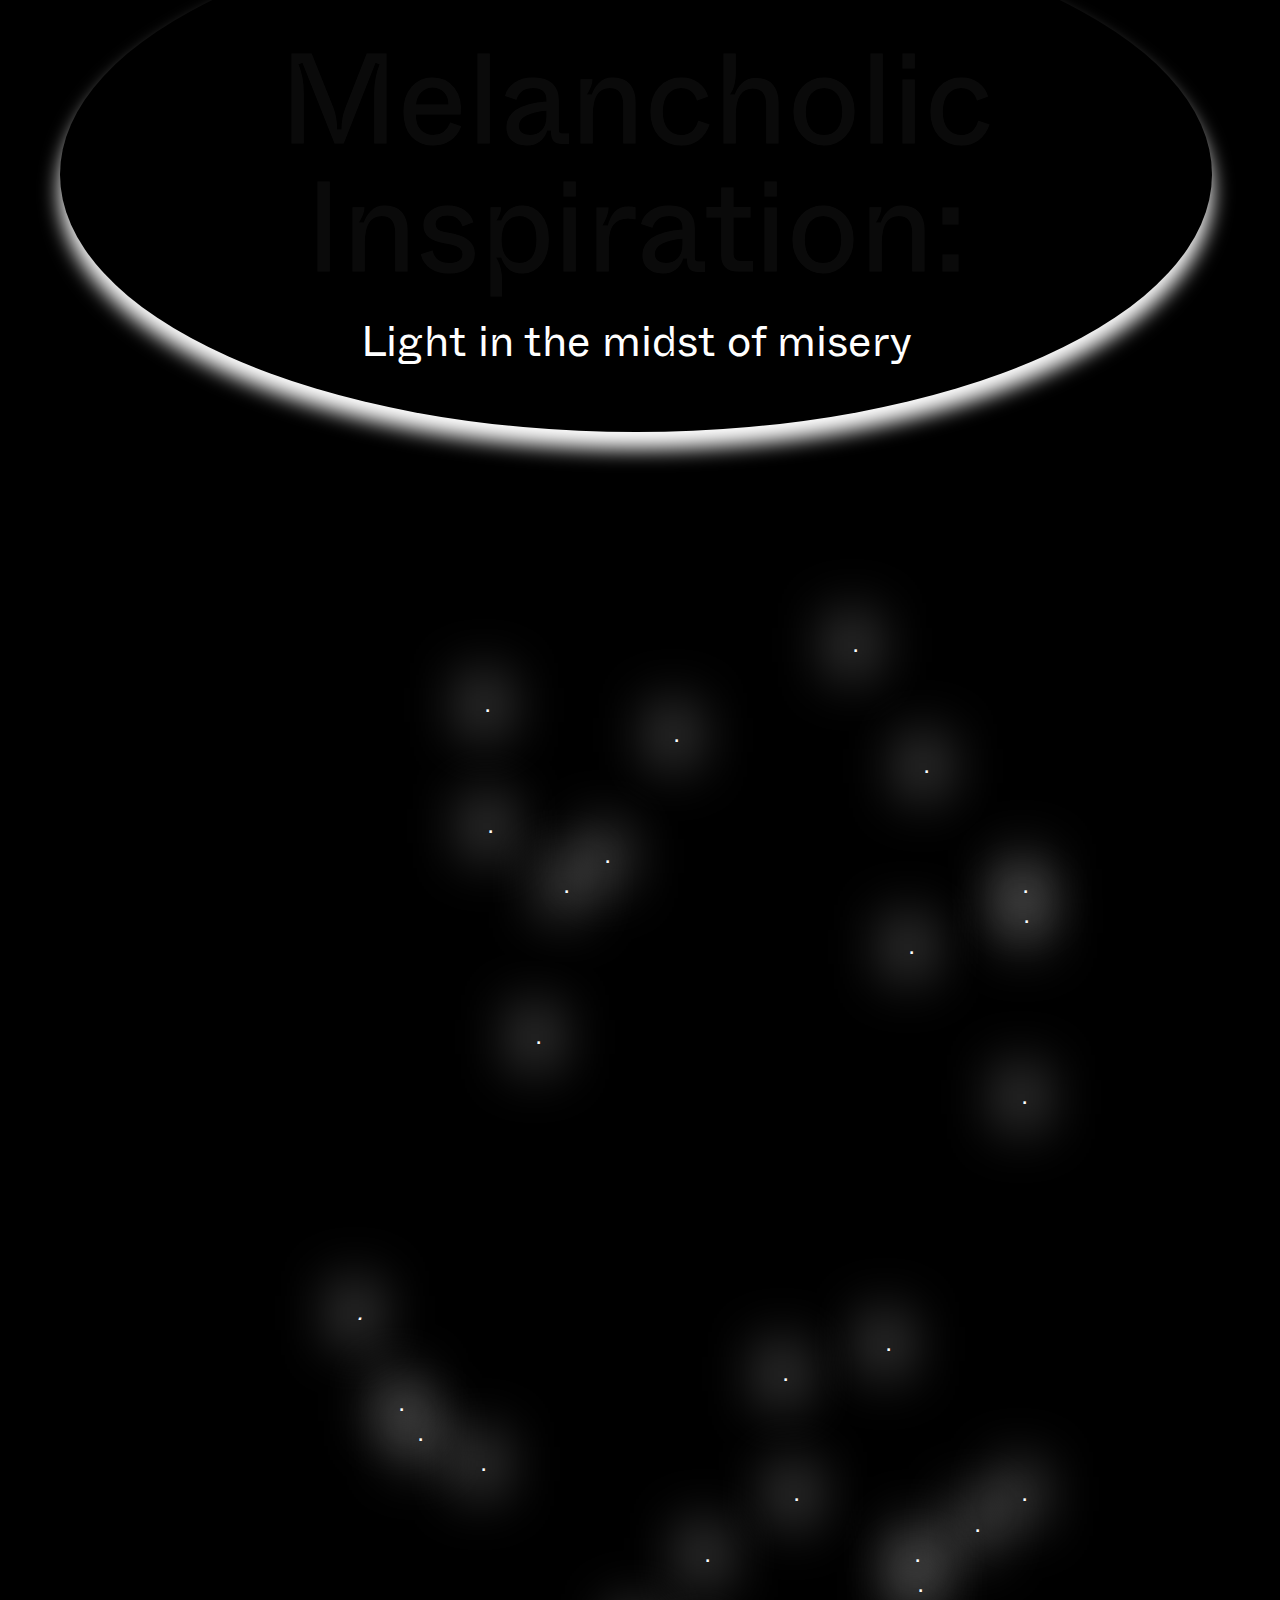
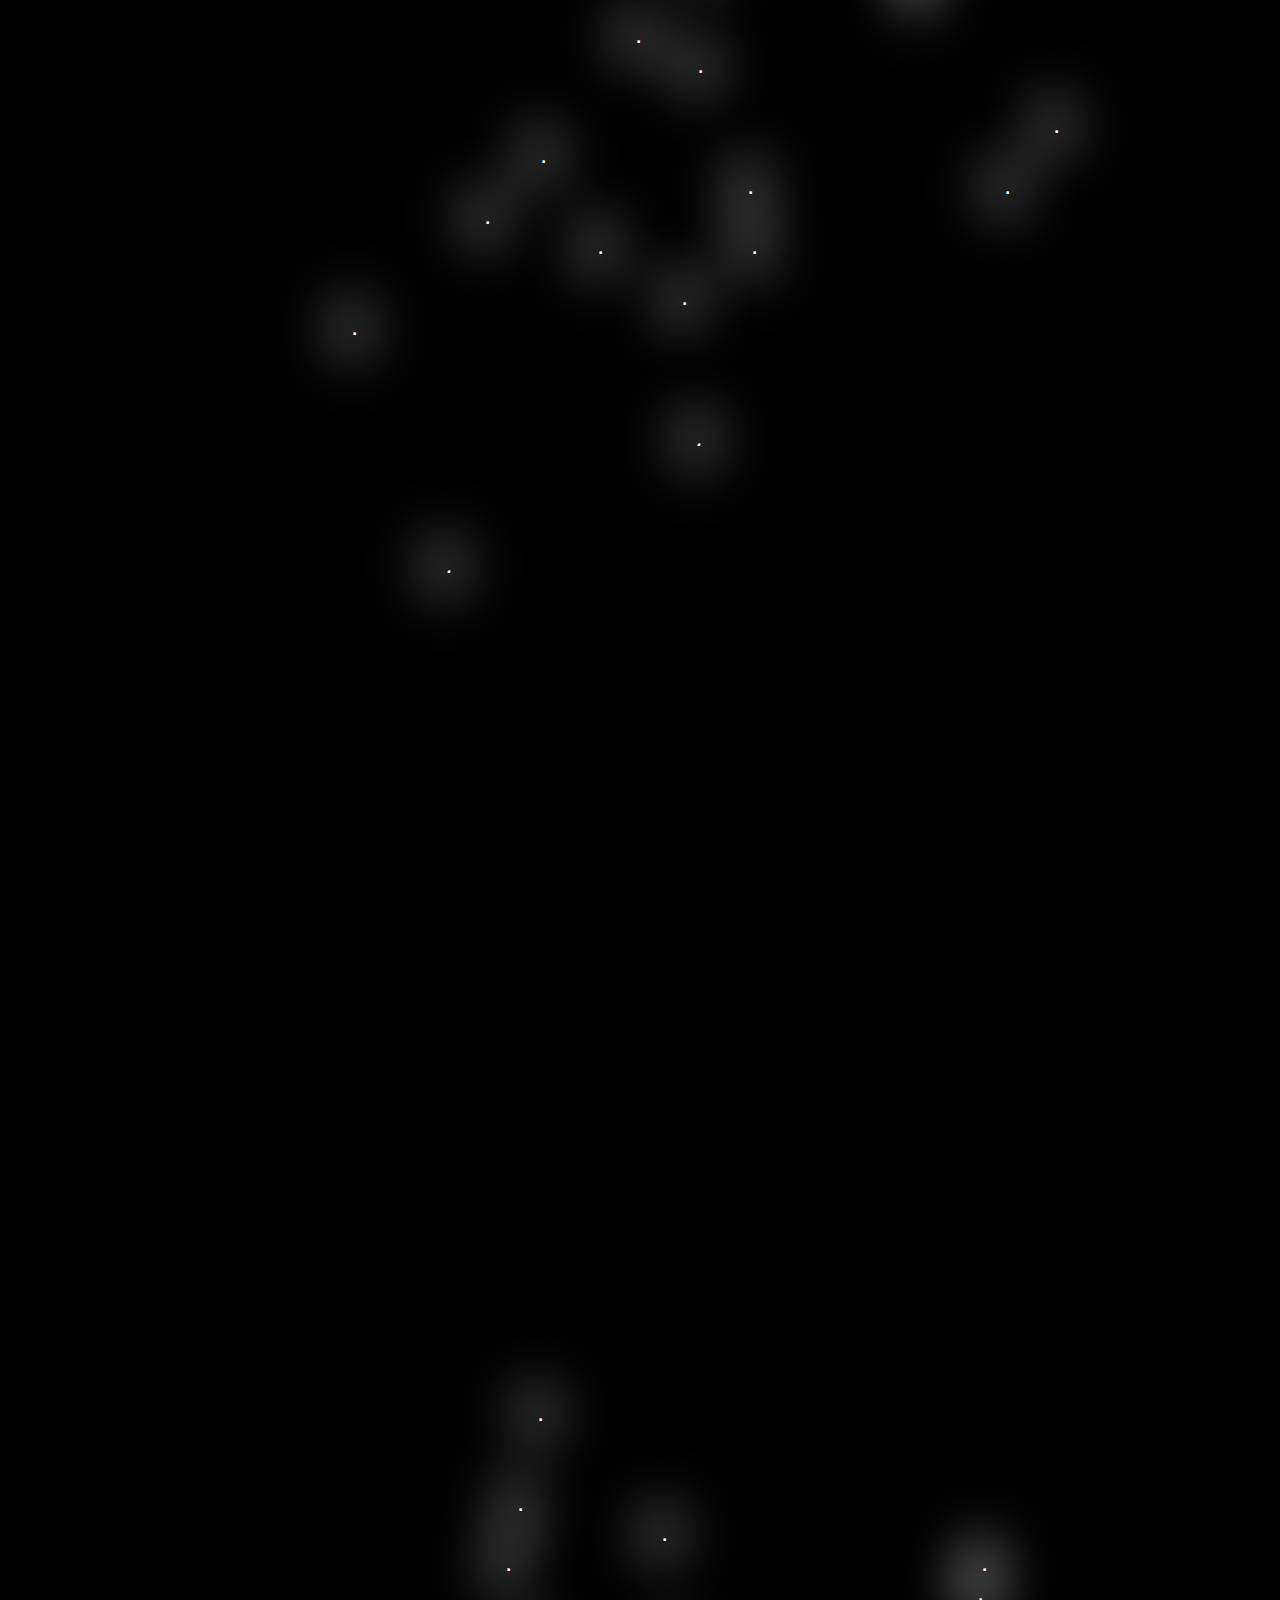
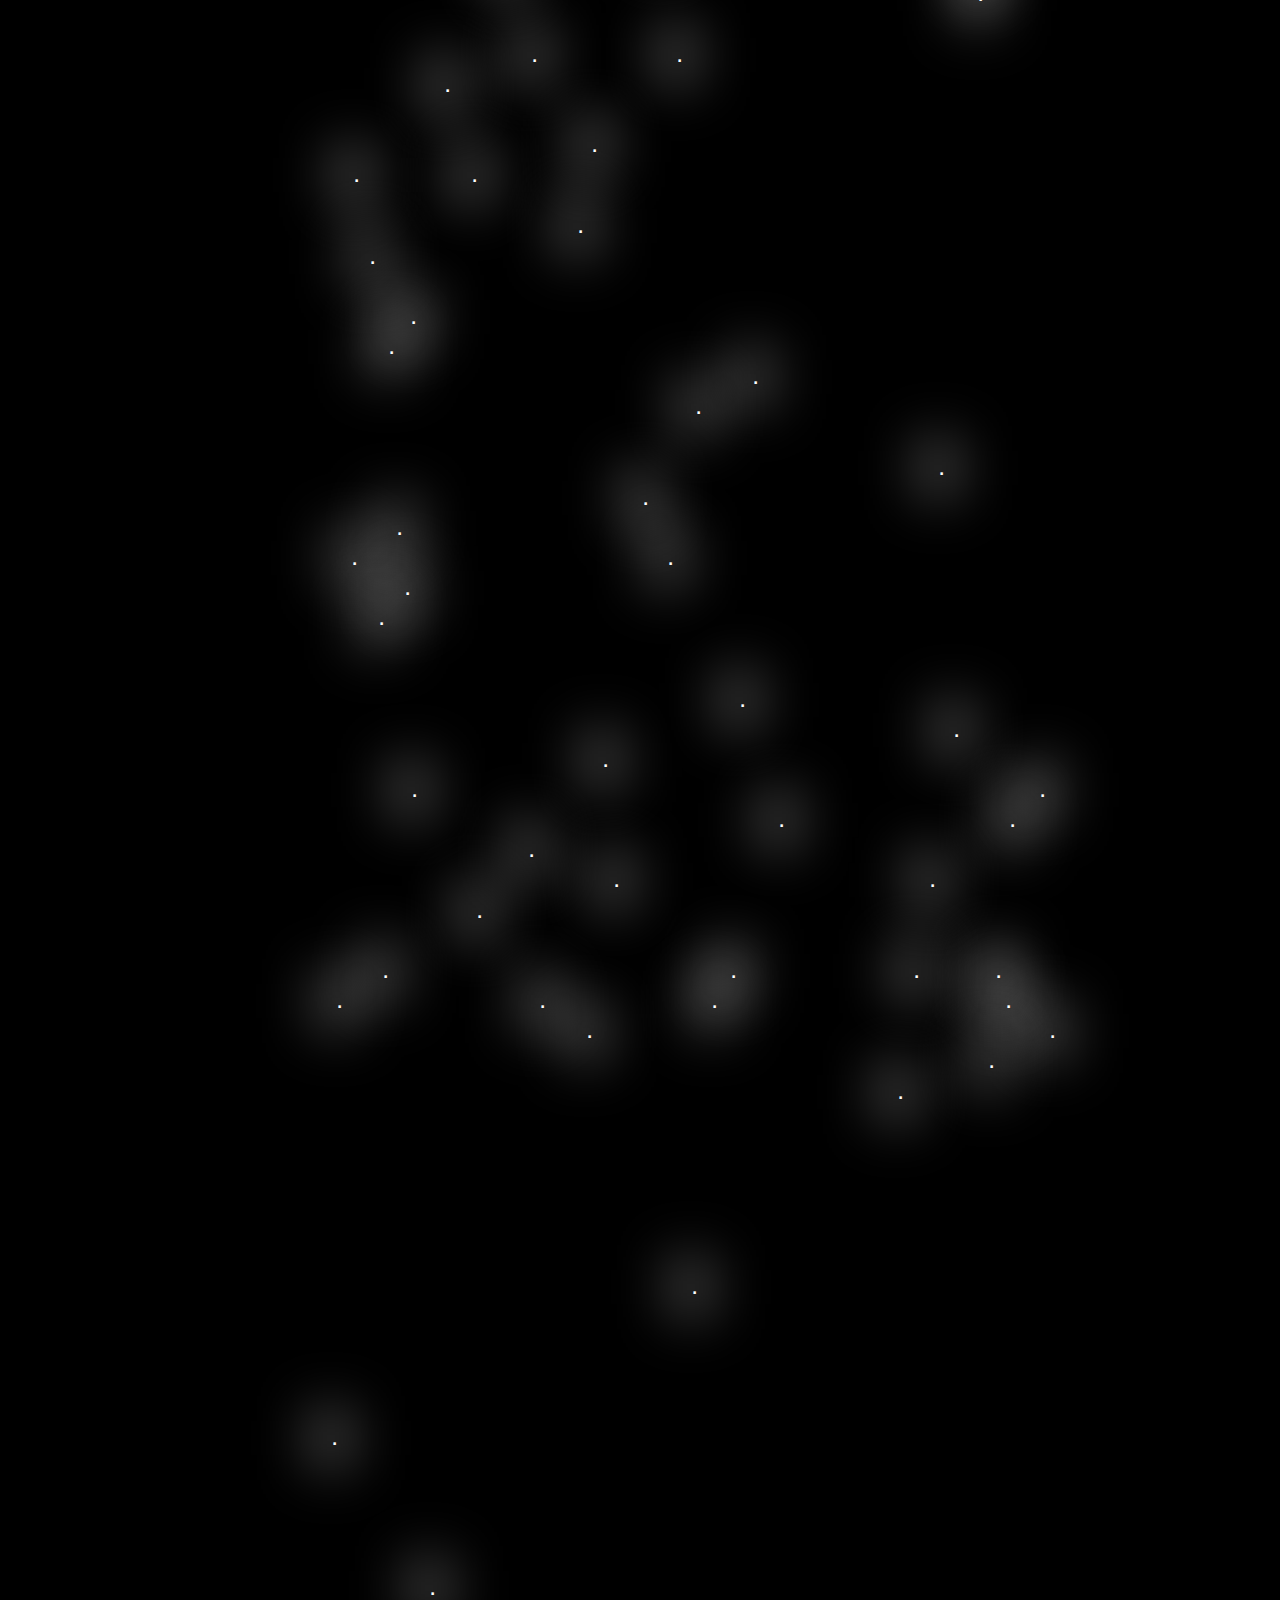
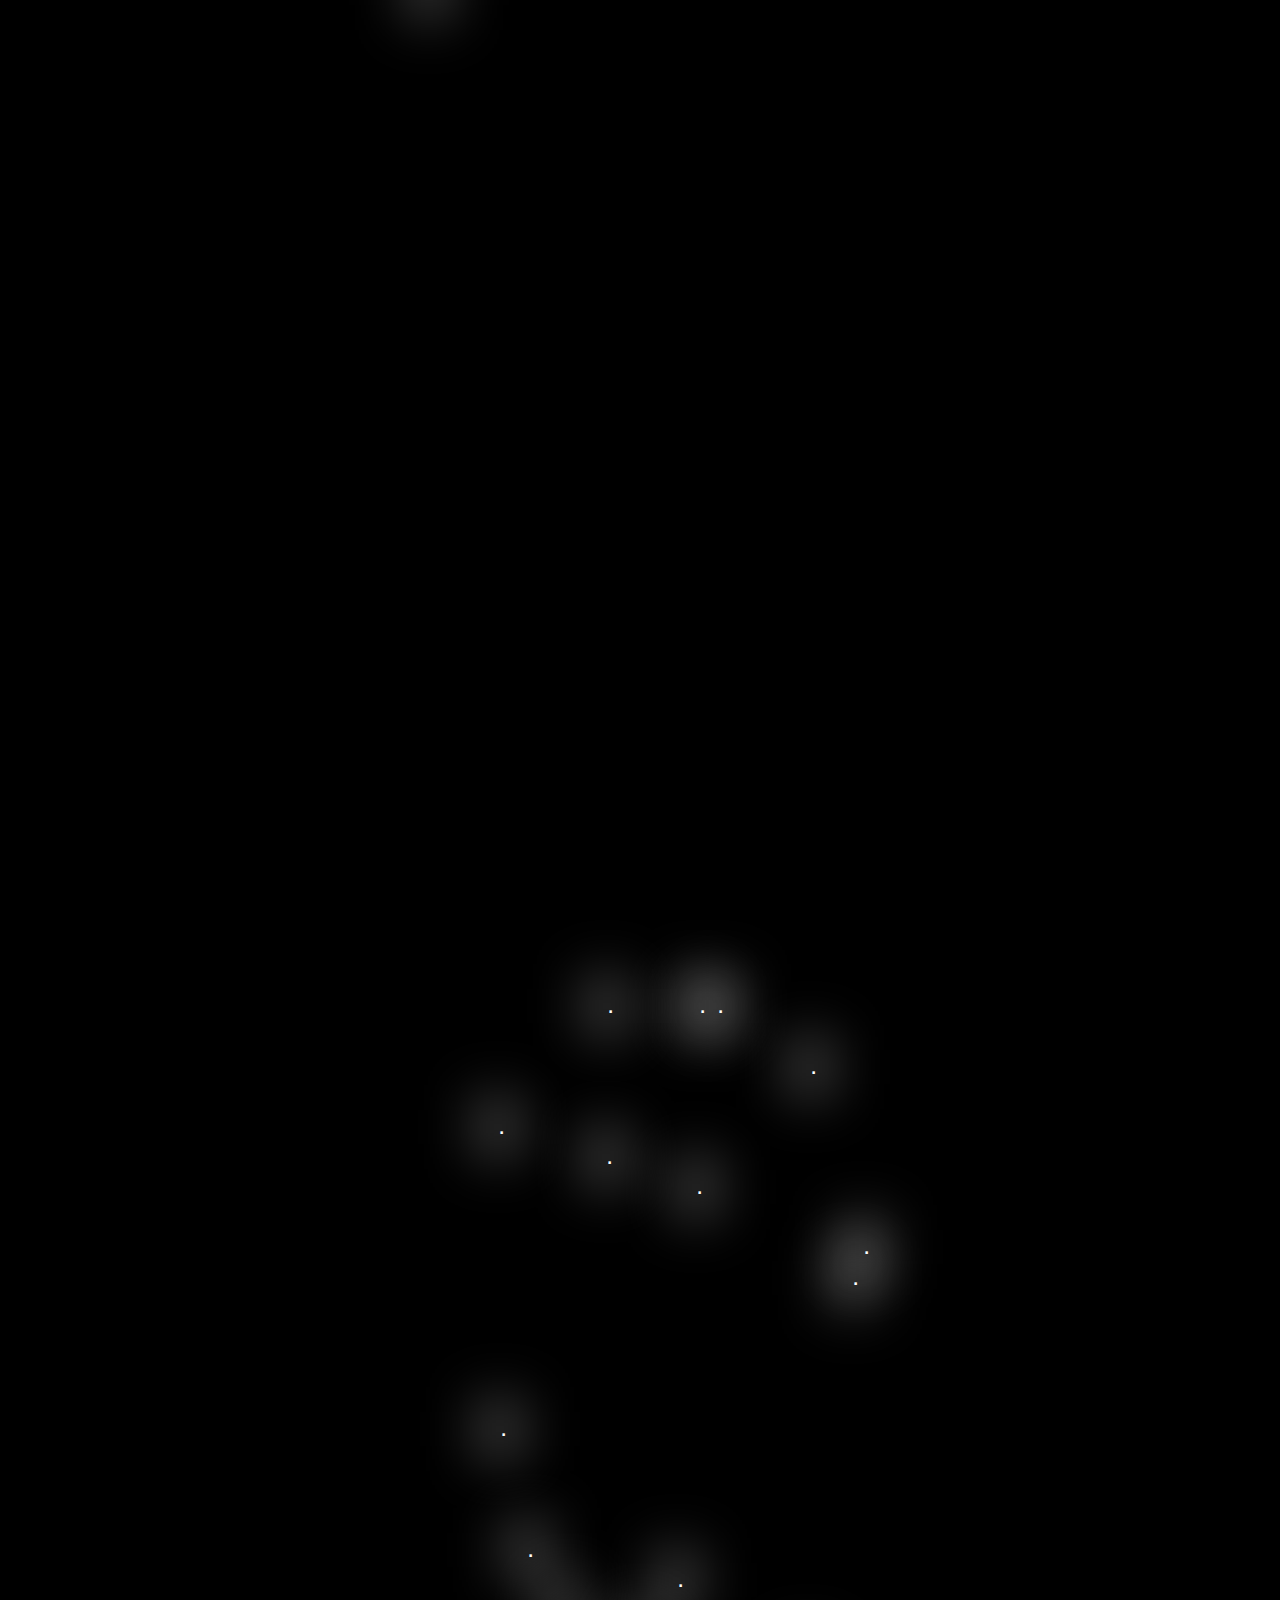
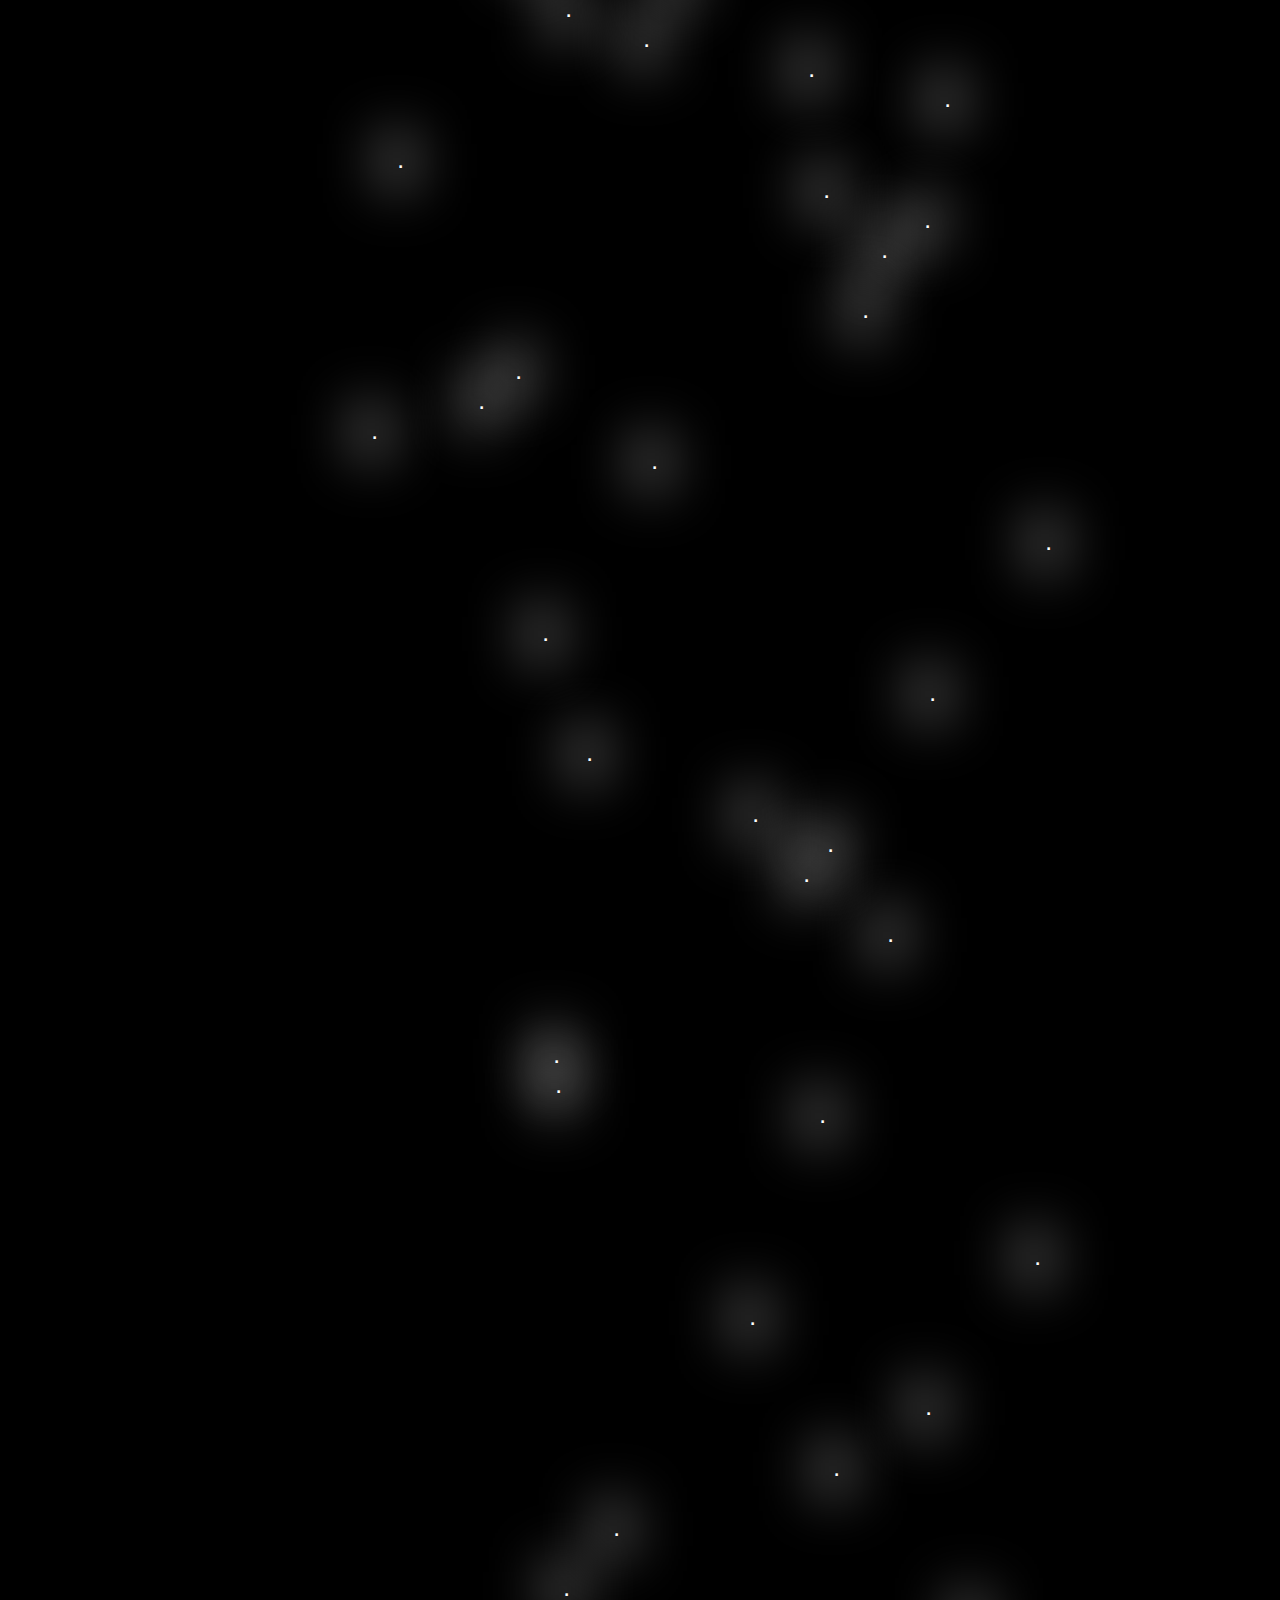
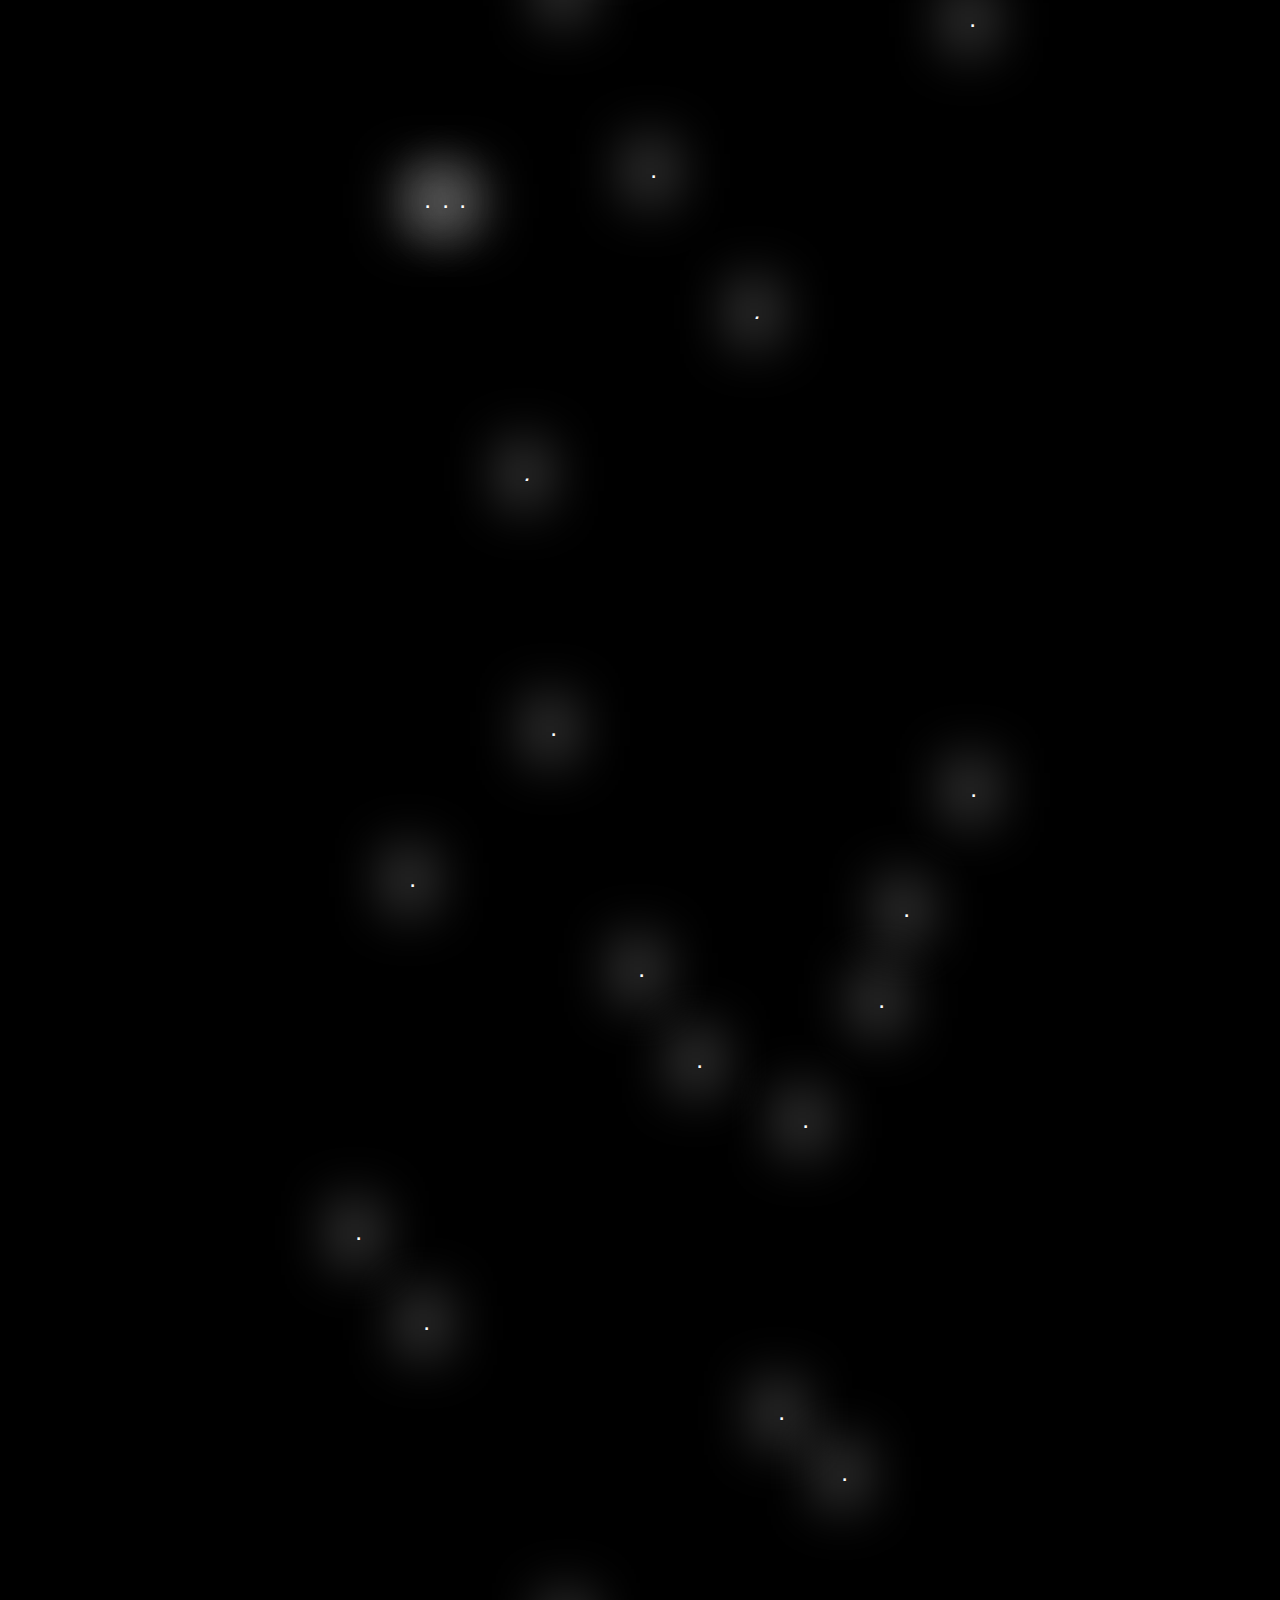
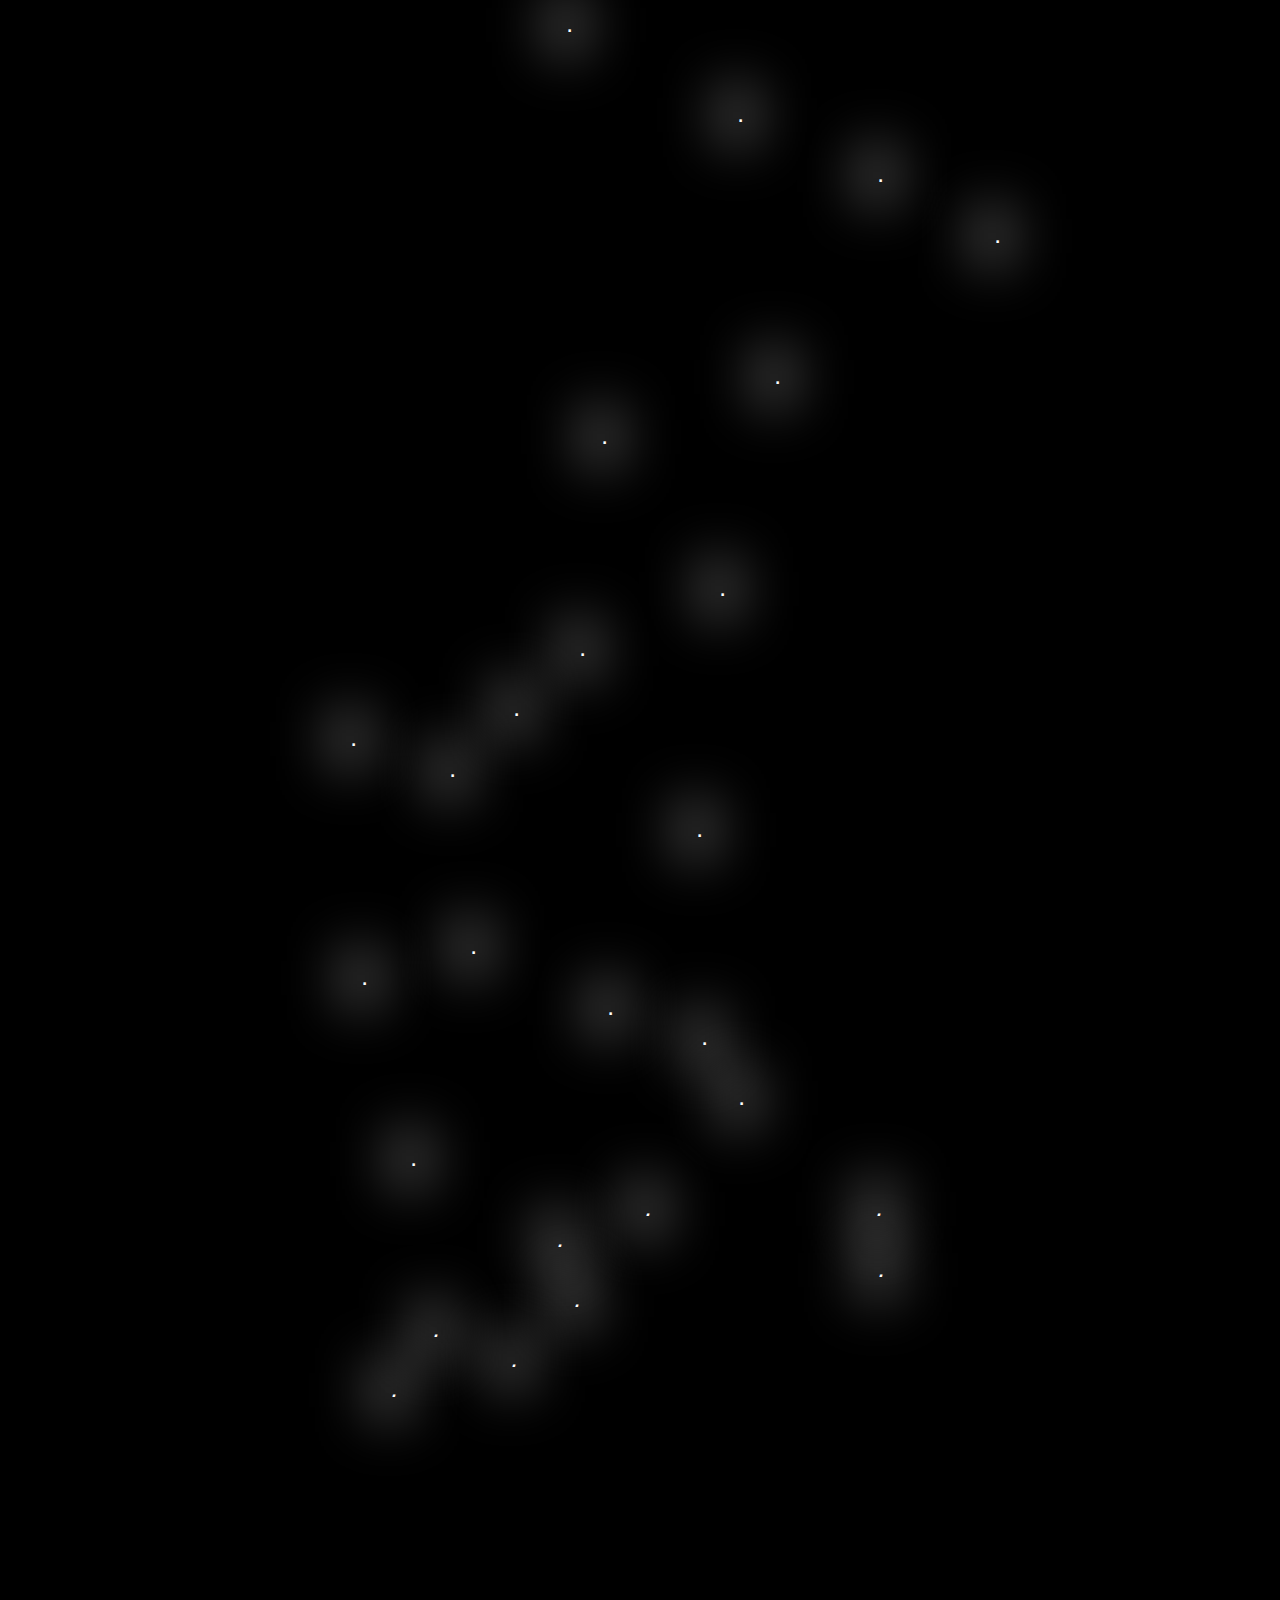
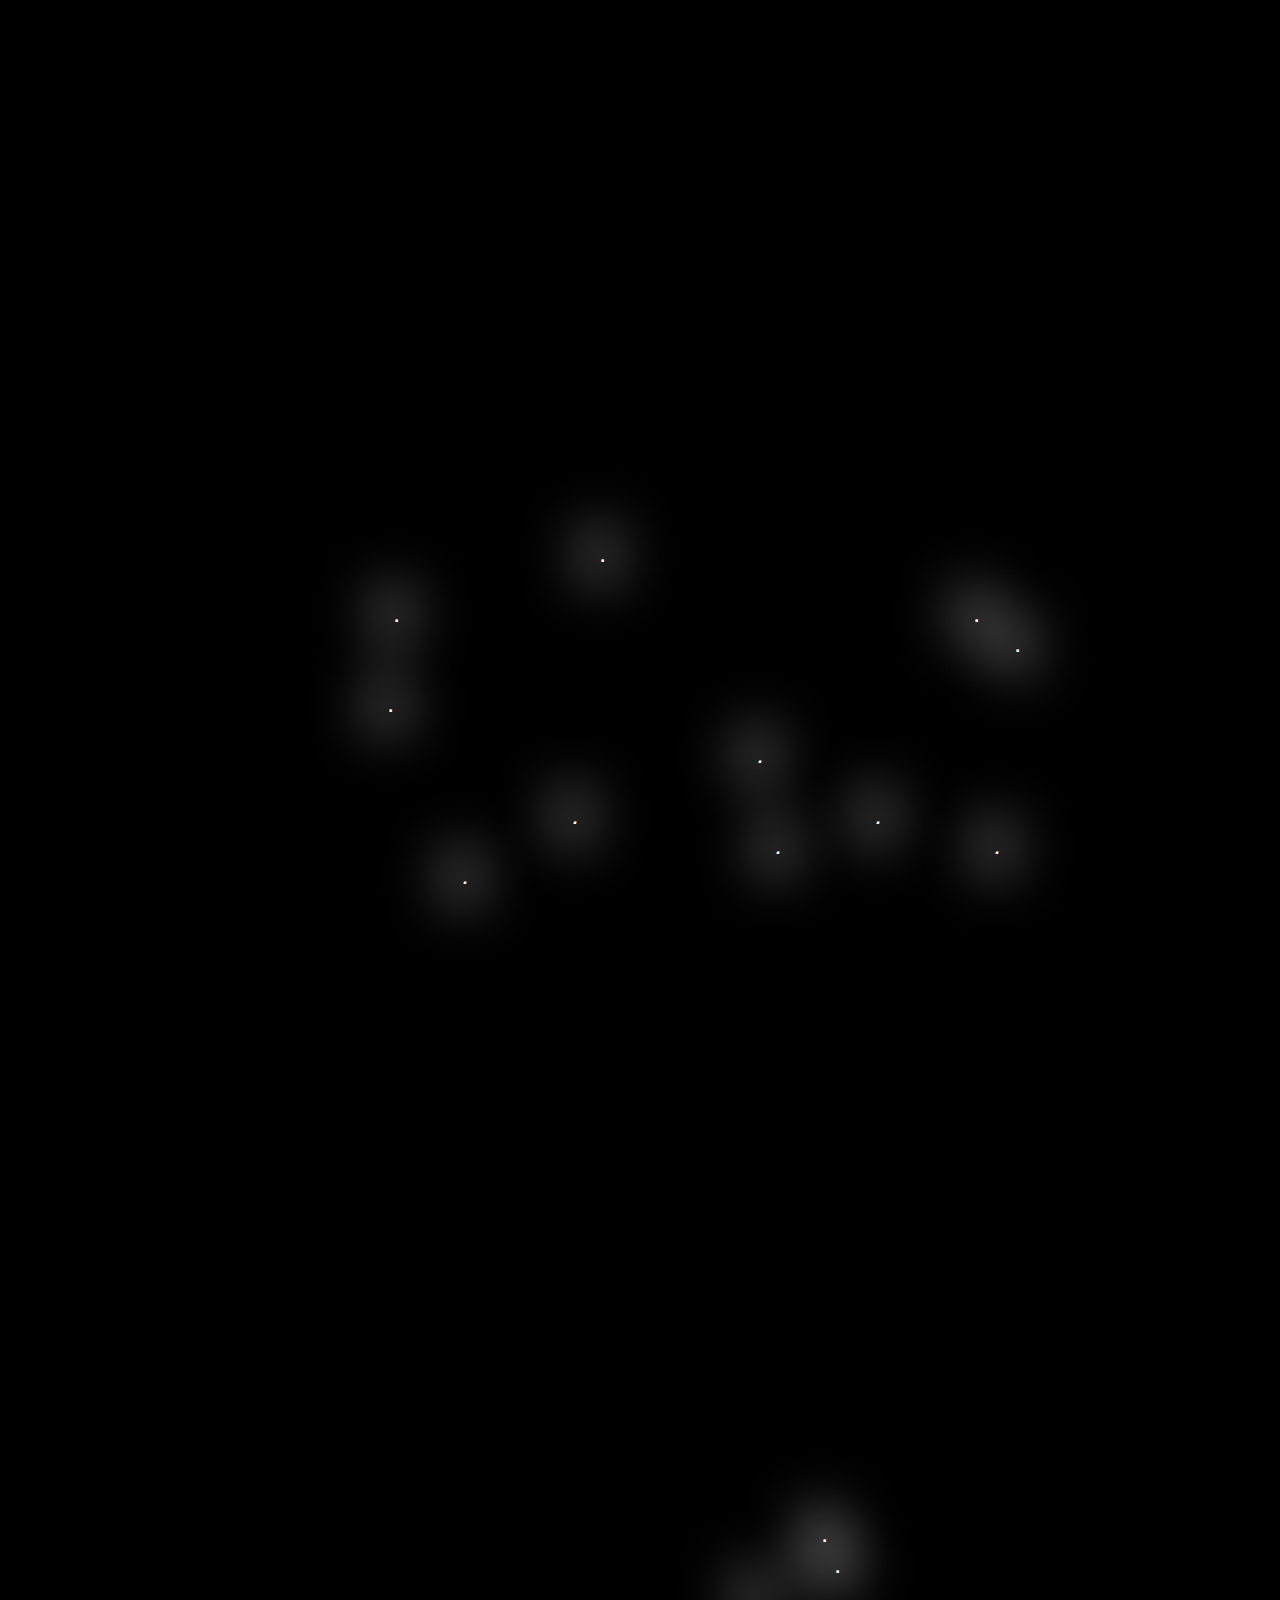
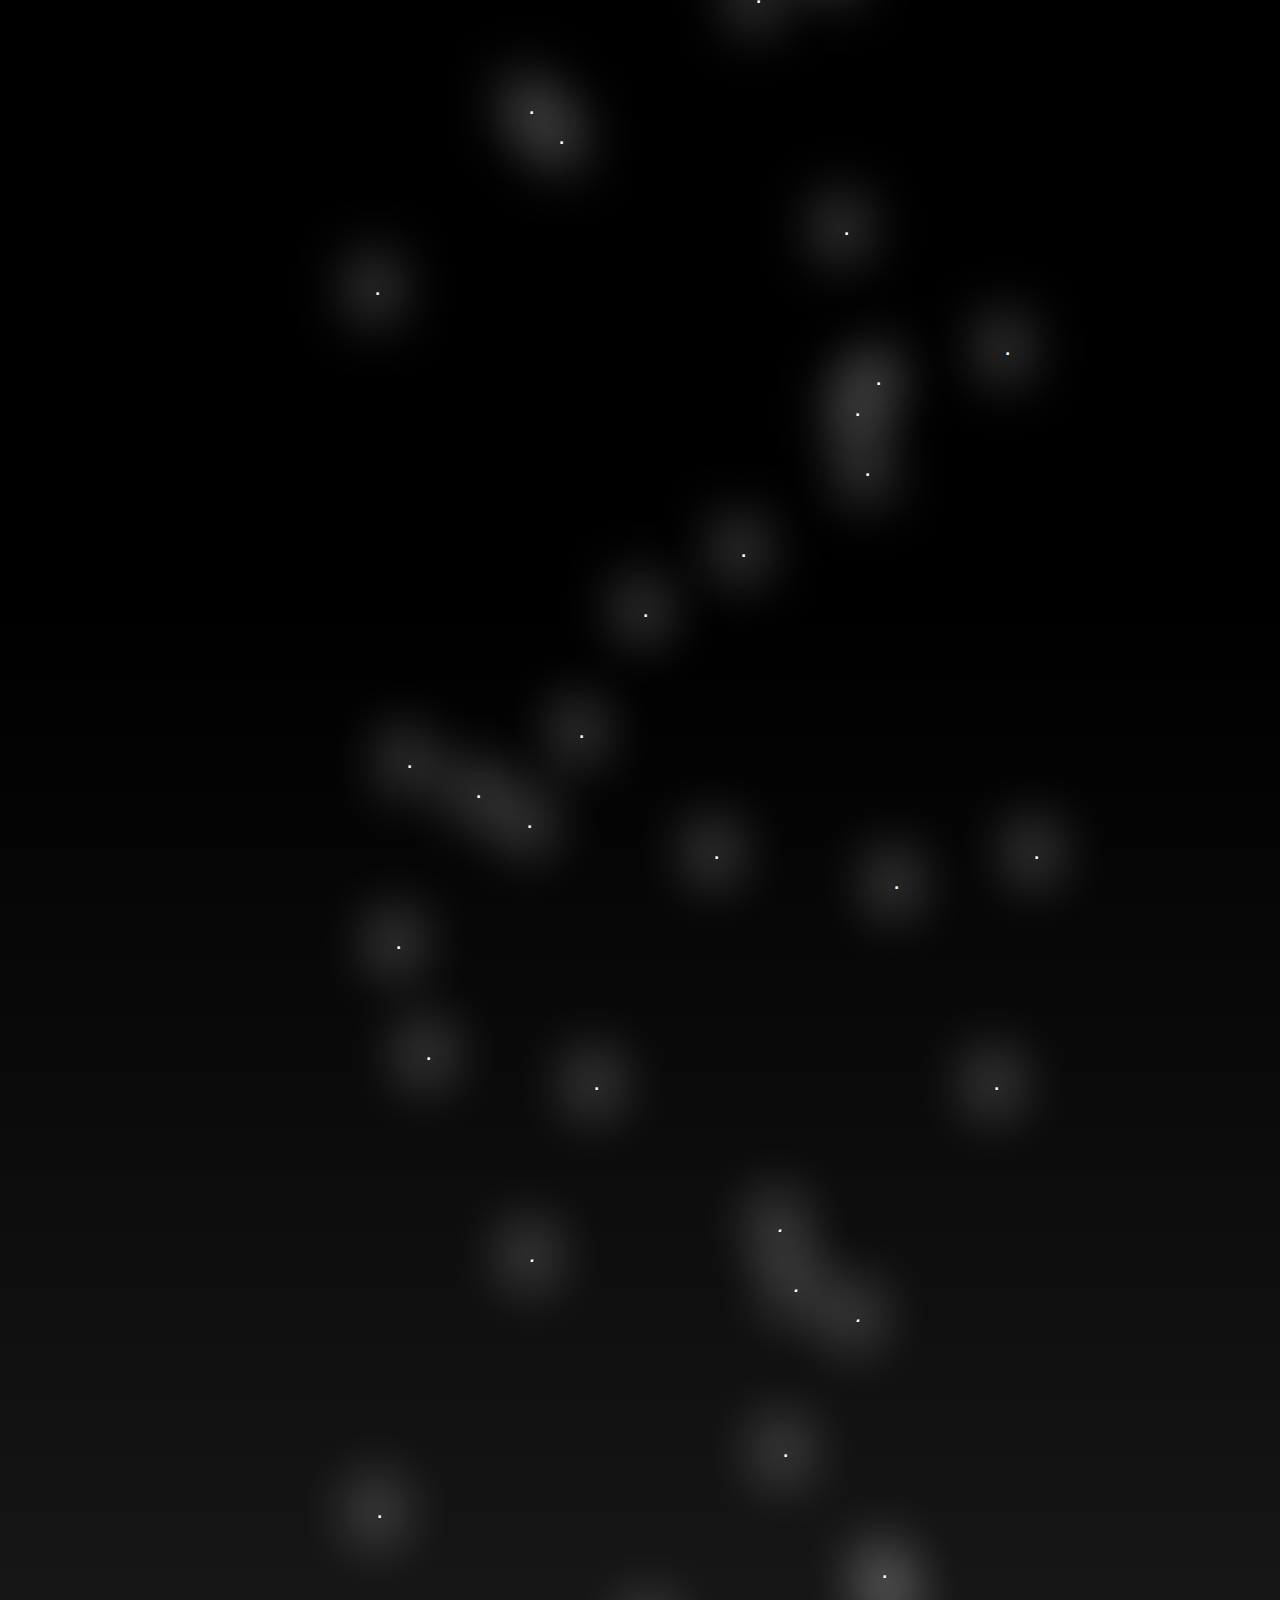
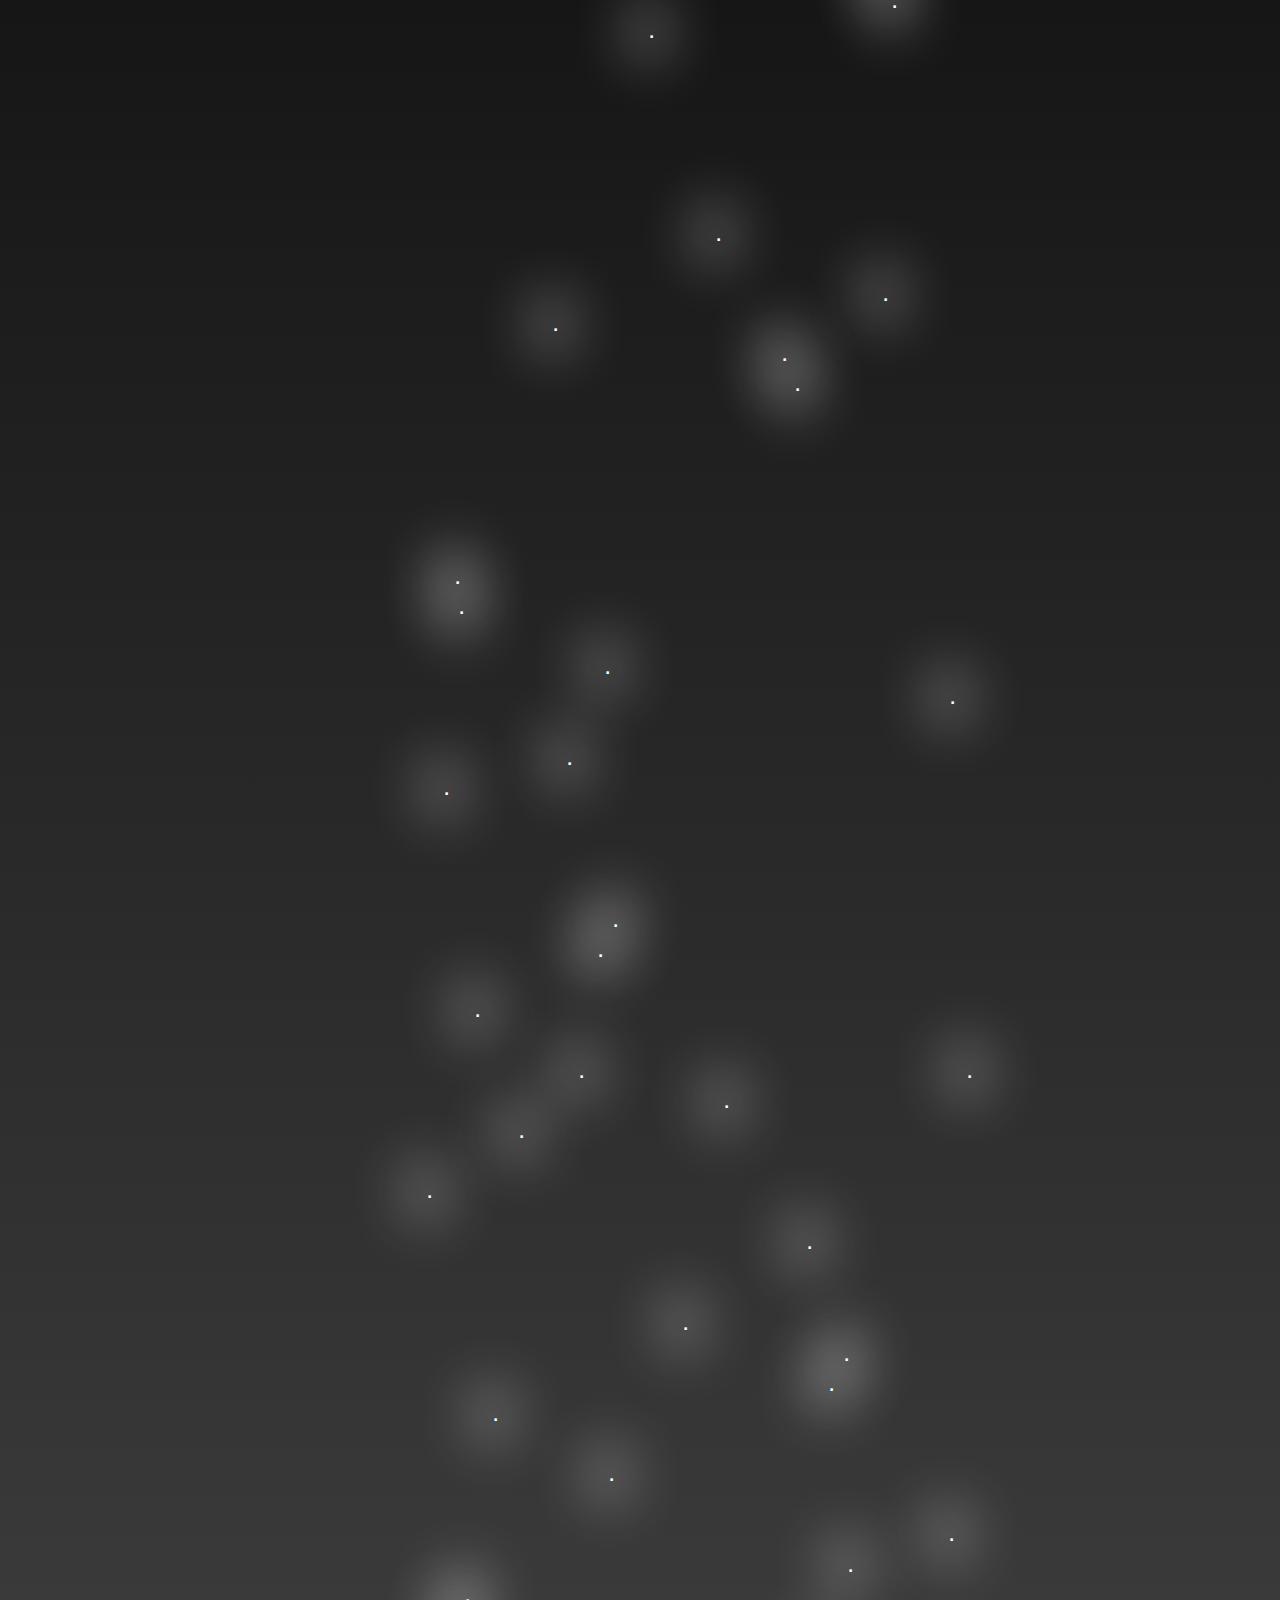
==== index.html @ 498fb90a "backup" ====
<!DOCTYPE html>
<html lang="en" >
<head>
  <meta charset="UTF-8">
  <meta name="viewport" content="width=device-width, initial-scale=1">
  <title>Thesis2021_Eunji_Lee</title>
  <link rel="stylesheet" href="./style.css">

</head>
<body>
<!-- partial:index.partial.html -->
<body>


      <div class="top" id="top" style="font-size:1.8em; line-height: 1em; position: fixed;">
            <div class="title" style="padding:0.5em;  margin-bottom: -1em; ">
                Melancholic Inspiration:&thinsp;Light in the midst of misery


                <div style="font-size: 0.6em; float: right; display: inline-flex;">
                  by Eunji Lee
                </div>
            </div>



                      <div class="button" style="display:inline-block;">
                        <button id="toc" type="button" onclick="myFunction(this)" class="collapsible" >
                          <div class="bar1"></div>
                          <div class="bar2"></div>
                          <div class="bar3"></div>
                        </button>

                        <div id="toc" class="content" style="margin-top:-0.2em;">
                            <li><a href="#abstract" id="Abstract">0.	Abstract</a></li>
                            <li><a href="#prologue" id="Prologue">1.	Prologue</a></li>
                            <li><a href="#ch2" id="Ch2">2.	What is Melancholia?</a>
                            <br><a href="#four" id="Four"><span style="margin-left: 50px;" >— The Four Humours</span></a>
                            <br><a href="#ari" id="Ari"><span style="margin-left: 50px;" >— From Aristotle to Freud</span></a>
                            <br><a href="#ari" id="New"><span style="margin-left: 50px;" >—	A Plea for New Perspective</span></a>
                            <br><a href="#ari" id="Louise"><span style="margin-left: 50px;" >— Create to heal: Louise Bourgeois</span></a>
                            <li><a href="#ari" id="Ch3">3.	Three People, Three Melancholia</a></li>
                            <li><a href="#ari" id="Epilogue">  4.	Epilogue</a></li>
                            <li><a href="#ari" id="References">5. References</a></li>
                        </div>
                      </div>





      </div>




      <div class="landing">

        <div class="center">
          <div id="big" style="padding-top:0.05em;" class="big">
            <span class="fill">M</span><span class="fill">e</span><span class="fill">l</span><span class="fill">a</span><span class="fill">n</span><span class="fill">c</span><span class="fill">h</span><span class="fill">o</span><span class="fill">l</span><span class="fill">i</span><span class="fill">c</span>
          </div>

          <div id="big" class="big">
            <span class="fill">I</span><span class="fill">n</span><span class="fill">s</span><span class="fill">p</span><span class="fill">i</span><span class="fill">r</span><span class="fill">a</span><span class="fill">t</span><span class="fill">i</span><span class="fill">o</span><span class="fill">n</span><span class="fill">:</span>
          </div>

          <div class="small">
          <span>Light in the midst of misery</span>
          </div>
        </div>

      </div>


            <div class="thesis">

              <a name="abstract"></a>
                  <div id="content-Abstract" class="abstract">
                    <span style="font-size:1.5em; ">0<span class="dot abstract">.</span> Abstract</span>
                    <p>
                      Everyday we wake up and live the day we have been given<span class="dot abstract">.</span> It is such a grateful thing that we are breathing and the heart is beating, but to some people, it may not be the case<span class="dot abstract">.</span> It has been more than 2 years now since I have noticed that something was different inside me<span class="dot abstract">.</span> I could not function properly in many ways and I was afraid because I was unfamiliar with my new-self<span class="dot abstract">.</span> Everyday was a burden living in the shadows and I thought it might be even better if I could just disappear<span class="dot abstract">.</span> I realized I should get consulted and now I know I am going through a mental disorder<span class="dot abstract">.</span> Even though it sounds a bit depressing but that is not the only side of it<span class="dot abstract">.</span> Because of the illness I was able to think more<span class="dot abstract">.</span> Thanks to the melancholic mood, I was able to create some satisfying work<span class="dot abstract">.</span> Sometimes it acts as a disrupter but at times it becomes a pilot<span class="dot abstract">.</span> In my thesis, I want to explore the correlation between depression(or in a broader sense: mental illness) and creativity with references of studies and some arguments of philosophers in history<span class="dot abstract">.</span> By writing this thesis, I want to understand more about myself and make people with/without mental disorder see the positive sides of it and change the perception of depression that we commonly have<span class="dot abstract">.</span>

                    </p>

                  <p>
                    Keywords: Melancholy, Mental Disorder, Depression, Inspiration, Art, Black Bile, Creativity, Philosophy
                  </p>
                      </div>

                      <br />
                  <div id="content-Prologue" class="prologue">
                    <span style="font-size:1.5em;">1<span class="dot prologue">.</span>	Prologue</span>

                    <p>
                      <i>“Nihao<span class="dot prologue">.</span>”</i> Another random guy greeted me on the street in a language that I don’t speak, and the guy himself doesn’t seem to speak either<span class="dot prologue">.</span> It might be the 58th “Nihao” I have heard living in the Netherlands<span class="dot prologue">.</span> I stopped counting so I am not so sure<span class="dot prologue">.</span> Sometimes I sense sexual connotation from their eyes and the tone of their voice<span class="dot prologue">.</span> Non-asian people ask me if there is any chance that they purely wanted to say hello<span class="dot prologue">.</span> Then I ask them again if they greet anyone on the street in a language that you think the person seem to speak<span class="dot prologue">.</span> You don’t say “Bonjour<span class="dot prologue">.</span>” to a random person who you assume he or she is french only by their look<span class="dot prologue">.</span> Outside, I feel uncomfortable and insecure<span class="dot prologue">.</span> I want to be invisible<span class="dot prologue">.</span> Every morning I hope not to hear any words from anyone I do not know<span class="dot prologue">.</span>
                    </p>

                  <p>
                    Once I was in Primark with a friend<span class="dot prologue">.</span> Kids’ pajamas that seemed to be a collaboration with Disney were on display<span class="dot prologue">.</span> I told my friend, “Look! It seems they’ve collaborated with Disney!” Soon I found a random guy stood next to me and asked, “Do you want to buy this?” as if he is willing to buy me one if I want<span class="dot prologue">.</span> But at first I didn’t realize<span class="dot prologue">.</span> So I asked again with a little smile on my face, “Sorry?” to check if what I just heard was right<span class="dot prologue">.</span> He repeated what he said<span class="dot prologue">.</span> I heard him just right<span class="dot prologue">.</span> Then my friend snatched my hand, told me not to smile
                    at him and told him off with anger<span class="dot prologue">.</span> I felt like a fool<span class="dot prologue">.</span> Why did I have
                    to smile?
                  </p>

                  <p>
                    On the television, I saw a german advert<span class="dot prologue">.</span> Here is how the guardian described the ad<span class="dot prologue">.</span>
                    <p style="padding-left: 1.5em; width: 90%;">
                      <i>The commercial, produced by the German DIY-store chain Hornbach, shows white men working outside in a garden before removing their sweaty clothing and dumping it in a box<span class="dot prologue">.</span> The ad then cuts to a grey, industrial city that resembles Tokyo where an Asian woman buys a bag of dirty clothes – previously worn by the men – opens it and moans with pleasure, as the commercial ends with a slogan saying: “&#8202;That’s how the spring smells<span class="dot prologue">.</span>”&#8196;</i> <a href="#fn1" onclick="footnote()" class="footnote_small" id="footnote">1</a>

                    </p>
                  </p>

                  <img src="media/1.png" /> <img src="media/2.png" />

                    <p>
                      Immediately I got furious<span class="dot prologue">.</span> Am I truly living in the 21st century? I could not believe what I have seen. Do they even know what we have to go through in our daily lives? How can they so easily say it’s a joke? What asian women experience is not a joke<span class="dot prologue">.</span> For whatever reasons, some people have wrong and stereotypical image and fantasy on us<span class="dot prologue">.</span> They think asian women are weak, easy, funny, and weird<span class="dot prologue">.</span> So easily we get victimized based on racial slurs<span class="dot prologue">.</span> I was so mad with the advert and put it on my social media to raise my voice<span class="dot prologue">.</span> Soon I have got a message from a fellow friend who is not from asia, asking if I could explain why this is racist<span class="dot prologue">.</span> I was shocked<span class="dot prologue">.</span> I thought this was too obvious but for others it wasn’t<span class="dot prologue">.</span> It was not the advert that made me feel lethargic but the fact that this anger I feel cannot be shared had made me feel so different and apart from others who are non-asian<span class="dot prologue">.</span> Slowly I had built a wall between me and others<span class="dot prologue">.</span> I was alone<span class="dot prologue">.</span>
                    </p>

                  <p>
                    I stayed home more than ever<span class="dot prologue">.</span> I wanted to make as small human interaction as possible<span class="dot prologue">.</span> Even just seeing people who look different from me made me insecure and watching birds flying outside the window comforted me more than anyone<span class="dot prologue">.</span> There were a lot more incidents happened that made me depressed<span class="dot prologue">.</span> If the total amount of tears I have cried in my whole life could be measured as 100, 50 was from the Netherlands<span class="dot prologue">.</span> It was not that only the Netherlands was affecting my depression<span class="dot prologue">.</span> It was also my parents, my childhood, my ex-boyfriends, my study, my religion, my sexuality, every little thing was dragging me into a deep dump that I cannot come out of<span class="dot prologue">.</span> Everything was attacking me in so many angles<span class="dot prologue">.</span> Sometimes I cried and I didn’t know why I was crying<span class="dot prologue">.</span> I even tried to search it on the internet to figure out why I am crying<span class="dot prologue">.</span> It felt so hollow inside my chest<span class="dot prologue">.</span> I also had experienced light alcohol dependency<span class="dot prologue">.</span> Only after drinking, I could tear down the pressure that I felt on my chest<span class="dot prologue">.</span>
                  </p>

                  <p>
                    If all these depressive symptoms were the only thing that I have experienced, I wouldn’t have taken this subject for my thesis<span class="dot prologue">.</span> Although it was severely painful and I lost all the energy, due to depression I could think more<span class="dot prologue">.</span> As I was thinking, I could question things<span class="dot prologue">.</span> Through questioning, I could get to know myself more<span class="dot prologue">.</span> By knowing myself more, I questioned myself of what I could do<span class="dot prologue">.</span> Then I tried to push myself to do what I have to do<span class="dot prologue">.</span> Of course it is not easy<span class="dot prologue">.</span> Most of the days, I failed<span class="dot prologue">.</span> But when I did make it, it was a small step to get out of the dump that I was tied down<span class="dot prologue">.</span> That is what I have experienced<span class="dot prologue">.</span> And I want others to know too<span class="dot prologue">.</span> I want to tell others who are experiencing melancholia that even though it feels so dark, and could see no light, you might be able to find a dot<span class="dot prologue">.</span> Follow the dot, then you see a rope<span class="dot prologue">.</span> Climb up the rope<span class="dot prologue">.</span> You fall<span class="dot prologue">.</span> It’s okay<span class="dot prologue">.</span> You can climb again<span class="dot prologue">.</span> Make little steps<span class="dot prologue">.</span> One day you will see the light<span class="dot prologue">.</span> You might fall again into the dump<span class="dot prologue">.</span> But now you know you can come out if you try<span class="dot prologue">.</span> Knowing that you can already makes huge difference from not knowing<span class="dot prologue">.</span> Be creative to find a dot and you will be able to take the next step<span class="dot prologue">.</span>
                  </p>

                  </div>

                  <br />

                  <a name="ch2"></a>
                  <div id="content-Ch2" class="ch2">
                    <span style="font-size:1.5em; padding-top: 1em;">2<span class="dot ch2">.</span>	What is Melancholia?</span>

                  <p>
                    I wanted to know what this illness is that made me so troubled Of course, no one can assure what is right or wrong Especially with this type of subject that is abstract, it is even harder to determine<span class="dot ch2">.</span> Though it was interesting to see how Aristotle explained the mechanism of black bile inside human body to understand why melancholics behave in certain ways, and how Freud tried to explain melancholia by psychoanalysis Moreover, Kristeva’s innovative view on artwork as a result of therapeutic activity helped me see melancholia in a new way<span class="dot ch2">.</span> To know and understand myself more, I had to face the illness directly So I started from the word itself From the very beginning, the word “melancholy” was a term that was used in Ancient Greek Medicine Etymologically, the word “melancholy” originated from the Acient Greek word melánkholos (μελάγχολος), which is a compound word of mélas(μέλας), meaning “black”, and khólos(χόλος), meaning “bile”<span class="dot ch2">.</span>

                  </p>


                    <img src="media/3.png"/>
                    <h5 style="margin-top: -1.2em;" class="caption">

                    Medieval woodcut showing the four humors, “Melang” shown on the bottom left
                  </h5>


                  <h3 id="content-Four" style="margin:1em;">The Four Humors</h3>

                  <p>
                  To understand Aristotle’s discourse on melancholia, I should first explain about the theory of Hippocrates’<span class="dot ch2">.</span> In 400 B<span class="dot ch2">.</span>C<span class="dot ch2">.</span>, the Greek physician Hippocrates theorized The Four Humors
                  insisting that the human body consits of four major fluids: blood, black bile, yellow bile, and phlegm<span class="dot ch2">.</span> The Greeks believed that these Four Humours should remain balanced in order for people to maintain good health<span class="dot ch2">.</span> A preponderance of black bile would cause a person to become despondent and anxious<span class="dot ch2">.</span> They called this condition melancholia and it became the first term used for depression<span class="dot ch2">.</span> Even though modern medical science has rejected the theories of the four temperaments, it is still very valuable to see how ancient people thought of melancholia<span class="dot ch2">.</span> It is how they imagined the fluctuous hormonic reaction inside the body<span class="dot ch2">.</span>
                  </p>

                  <h3 id="content-Ari" style="margin:1em;">From Aristotle to Freud</h3>

                  <p>
                    In liberal arts, specifically in philosopy, it all started from the great Greek philosopher,
                    Aristotle<span class="dot ch2">.</span> In one of his writings called Problems II, Book XXX (there has been a controversy over its authenticity of whether it is an Aristotlian or pseudo-Aristotlian), he addresses a question about melancholia asking why all men who have become outstanding in philosophy, statesmanship, poetry, or the arts are melancholic<span class="dot ch2">.</span> He was the first man to associate melancholia to philosophy, politics, poetry, and the arts<span class="dot ch2">.</span> Since then, it had been a major topic in philosophy and aesthetics<span class="dot ch2">.</span> Furthermore, Aristotle saw melancholia as a compound of two conflicting nature<span class="dot ch2">.</span> He understood that melancholic humor is a mixture of hot and cold, and it itself is very variable<span class="dot ch2">.</span> Black bile(melancholic humor) can be heated to high degree and turn cold as ice for a flash<span class="dot ch2">.</span> Thus, melancholics are inevitably in erratic and fluctuant state due to their disposition<span class="dot ch2">.</span> The heat inside one's body is the power that moves its mind and soul, and the hot air means some kind of erotic passion<span class="dot ch2">.</span> Erotic passion here is not limited to the realm of sex but can also be interpreted as love<span class="dot ch2">.</span> That passion stimulates senses and it operates imagination to its extreme<span class="dot ch2">.</span> The temperature of black bile has direct effects to one's mind, creating a certain character, and there is great variety in the temperaments of melancholics<span class="dot ch2">.</span> Some could be puzzled because they assumed that melancholics are always in depressive mood, but it is not true<span class="dot ch2">.</span> Also in modern psychiatry, they say there are various types of depression<span class="dot ch2">.</span> It varies in accordance of the duration of highs and lows in emotion<span class="dot ch2">.</span> Perhaps this can be linked to why melancholics do not share identical experience but different case by case<span class="dot ch2">.</span>
                  </p>

                  <p>
                    Sigmund Freud is an Austrian neurologist and the founder of psychoanalysis who analyzed melancholia pathologically through comparison with mourning<span class="dot ch2">.</span> Mourning and Melancholia is a work of Freud which has influenced numerous philosophers such as Jacques Lacan, Melanie Klein, Jacques Derrida, Slavoj Zizek, and so many others<span class="dot ch2">.</span> According to his writing, mourning is a "reaction to the loss of a loved person, or to the loss of some abstraction which has taken the place of one, such as one’s country, liberty, an ideal, and so on"<span class="dot ch2">.</span>2 In mourning, it is the world which has become poor and empty; whereas, in melancholia, it is the ego itself<span class="dot ch2">.</span> In melancholia, one cannot consciously percieve what they have lost, but in contrast, there is nothing about the loss that is unconscious when it comes to mourning<span class="dot ch2">.</span> Here I could relate to my own experience of not knowing why I was crying sometimes<span class="dot ch2">.</span> I was feeling depressive but I didn't know what was making me so<span class="dot ch2">.</span> This is why mourning is considered a healthy and natural process that a person goes through when grieving a loss, while melancholia is considered pathological3<span class="dot ch2">.</span> In addition, Freud believed that depression is highly affected by personal history, and he emphasized the role of grief resulting from the loss of an important relationship, triggering earlier memories of loss of, or rejection by, those first objects of love, the parents<span class="dot ch2">.</span> Perhaps this explains why I was kept on having flashbacks of my childhood<span class="dot ch2">.</span> Those include my mom's physical abuse, how my parents had reacted/dealt with my sexuality, and such<span class="dot ch2">.</span>
                  </p>

                  <p>
                    Furthermore, Freud argued that the ultimate impetus of melancholia is an erotic desire, and the loss of capacity to love due to the loss of a loved object becomes an 'excessive attachment' towards the lost object and leads to melancholia through the identification process of the self and the lost object<span class="dot ch2">.</span> Moreover, Freud points out self-reporaches and self-revilings, and excessive guilt as distinguisihing features of melancholia<span class="dot ch2">.</span> He argues that “self-reproaches are reproaches against a loved object which have been shifted away from it on to the patient’s own ego” and that establish a relation of identification between the melancholic’s ego and the loved object<span class="dot ch2">.</span> I had experienced two breakups in the Netherlands and both left me with questioning if I was the problem, or where I went wrong<span class="dot ch2">.</span> There were moments when I blamed myself or my situation for those breakups, saying maybe I shouldn't have done this and that<span class="dot ch2">.</span> Going over both Aristotle and Freud's theory on melancholia, I was able to reflect on my own experience and understand more about my melancholia<span class="dot ch2">.</span> Still I have some questions left to be answered but at least it was worthy to find out what it was that I went through<span class="dot ch2">.</span>
                  </p>

                  <h3 id="content-New" style="margin:1em;">A Plea for New Perspective</h3>
                  <p>
                    As opposed to present-day perception of melancholia, there were times when it was praised and glorified in history<span class="dot ch2">.</span> Aristotle was the first man stating in the 4th century B<span class="dot ch2">.</span>C<span class="dot ch2">.</span>E<span class="dot ch2">.</span> that
                  </p>

                    <p style="padding-left: 1.5em; width: 90%;">
                      <i>all men who have attained excellence in philosophy, in poetry, in art and in politics, even Socrates and Plato, had a melancholic habitus; indeed some suffered even from melancholic disease<span class="dot ch2">.</span></i> 
                    </p>

                  <p>
                      During the Renaissance period, this belief had come to its revival and led John Milton to exclaim, in his poem Il Penseroso:
                  </p>

                    <p style="padding-left: 1.5em; width: 90%;">
                      <i>Hail, divinest melancholy / Whose saintly visage is too bright / To hit the sense of human sight<span class="dot ch2">.</span></i> 
                    </p>


                    <img src="media/4.png"/>

                    <h5 style="margin-top: -1.2em;" class="caption">
                      Albrecht Dürer - Melencolia I (1514)
                  </h5>

                  <p>
                    However, by the 18th century, the term melancholia gained back its clinical roots and had been considered as madness or as a deadly sin in religious perspective for a long time<span class="dot ch2">.</span> As you can see from the constant flips and reversals on perception of melancholia, it is not the first nor unconventional attempt to bring a change towards the way we perceive the condition<span class="dot ch2">.</span> Melancholia may seem negative and in many aspects, it is indeed, but I wanted to say that it is not only negative but there actually are some potentials of melancholia<span class="dot ch2">.</span> As a person who have experienced it, and still does from time to time, it sometimes makes you think, question, fight, and create<span class="dot ch2">.</span> That is why I wanted to find if there had been some discussions regarding the relation between melancholia and creativity<span class="dot ch2">.</span> Finding out how greek people in acient times had thought of melancholia
                    was somehow comforting<span class="dot ch2">.</span> Not that it says that I am special or anything but that I am not the only one who tried to make a link between melancholia and creativity<span class="dot ch2">.</span> Nevertheless, I have found the right person who has suggested a great insight on melancholia; Julia Kristeva, and the right person who has proved it; Louise Bourgeois<span class="dot ch2">.</span>
                  </p>

                  <p>
                    Julia Kristeva, born in 1941, is a Bulgarian-French philosopher, psychoanalyst, feminist and she explains melancholia as a source of creation to poets and artists<span class="dot ch2">.</span> In her work Desire in Language (1980), Kristeva describes “the symbolic” as the realm in which a child becomes a “speaking subject,” and develops a sense of identity separate from the mother, distinguishing between self and other<span class="dot ch2">.</span> This process of separation is called abjection, and in order to enter “the symbolic” — the world of language, meaning, culture, and the social which can also be associated with the masculine, the law, and structure
                    —, the child must reject and move away from the mother<span class="dot ch2">.</span> She argues that the perpetual desire for the lost mother, refusing to let go of that first maternal identification, can be a source of great artistic creativity<span class="dot ch2">.</span> In her other work Black Sun (1989), she points out that especially female children continue to simultaneously reject and identify with the mother figure, and that they are more prone to retain a close connection to what she called “the semiotic” — it is similar to the concept of Lacan’s pre-mirror stage, and she refers to this phenomenon as melancholia<span class="dot ch2">.</span> Furthermore, Kristeva associated aesthetic experience of the abject, such as art and literature, with poetic catharsis – an impure process that allows the artist or author to protect themselves from the abject only by immersing themselves within it<span class="dot ch2">.</span>2) In other words, Kristeva contends that aesthetic elaboration through a work of art can be considered as a therapeutic method to alleviate the pain of melancholia<span class="dot ch2">.</span> Thus, in her view, those creations of melancholic artists are the outcome of a therapeutic process to heal, and that is what Kristeva calls the melancholic “sublime<span class="dot ch2">.</span>” 5
                  </p>

                  <p>
                    Before writing this thesis, I have known Louise Bourgeois only as an artist who made grotesque and sexual work, but during the research I happened to find more about her background stories and therefore I could have a better understanding of her work and could relate to her<span class="dot ch2">.</span> Having known about her stories behind her work, she was the right person as a reference to my subject who can verify Kristeva’s theory<span class="dot ch2">.</span>
                  </p>


                  <h3 id="content-Louise" style="margin:1em;">Create to heal: Louise Bourgeois</h3>

                  <p>
                    Louise Bourgeois, a French-American artist, was born in 1911 in Paris and her family ran a business of repairing tapestries<span class="dot ch2">.</span> She was very close to her mother Joséphine, but her father Louis, whom she was named after, was a person who gave her traumatic memories<span class="dot ch2">.</span> Her mother went through an illness and for 10 years her father was having an affair with Louise’s English teacher, Sadie, who resided with her family<span class="dot ch2">.</span> As much as she loved her mother, she loathed her father<span class="dot ch2">.</span> Ironically, this horrible traumatic memory was what she got the most inspiration from<span class="dot ch2">.</span> This marked the pivotal trauma that led her to create autobiographical artworks encompassing the subject of family, motherhood, relationships, abandonment, and the body<span class="dot ch2">.</span>

                  </p>

                  <p>
                    Maman
                  </p>

                  <p style=" margin-top: -0.7em;">
                    Maman, a sculpture work that depicts a spider, would be the most well known work of Bourgeois<span class="dot ch2">.</span> It is about, as you could possibly assume from the title, her mother<span class="dot ch2">.</span> Spider resembles her mother in the sense that it weaves its web and that her mother made tapestries<span class="dot ch2">.</span> It also depicts the strength of the mother with metaphors of nurture and protection<span class="dot ch2">.</span> Spiders are known for its sacrificing maternity as they protect eggs at their best, and Bourgeois adopted the form of a spider to glorify the motherhood<span class="dot ch2">.</span> The long and fragile legs of the spider reflect her mother being sick, but paradoxically it maximizes the awe of motherhood<span class="dot ch2">.</span>
                  </p>


                  <p style="padding-left: 1.5em; width: 90%;">
                    <i>The Spider is an ode to my mother<span class="dot ch2">.</span> She was my best friend<span class="dot ch2">.</span> Like a spider, my mother was a weaver<span class="dot ch2">.</span> My family was in the business of tapestry restoration, and my mother was in charge of the workshop<span class="dot ch2">.</span> Like spiders, my mother was very clever<span class="dot ch2">.</span> Spiders are friendly presences that eat mosquitoes<span class="dot ch2">.</span> We know that mosquitoes spread diseases and are therefore unwanted<span class="dot ch2">.</span> So, spiders are helpful and protective, just like my mother<span class="dot ch2">.</span>”</i>
                  </p>

                  <p style="padding-left: 0.5em; width: 90%; display:inline-block;">
                  <h4 style="float: right; margin-top: -3em; padding-right: 3em;">— Louise Bourgeois 4)</h4>
                  </p>


                  <img style="margin-top: -0.6em;" src="media/5.png"/>

                  <h5 style="margin-top: -1.2em;" class="caption">
                  Maman (1999), Louise Bourgeois, Bronze, marble, and stainless steel, Guggenheim Bilbao Museoa, © Louise Bourgeois/Licensed by VAGA, New York, NY
                  </h5>


                  <p>
                    The destruction of the Father
                  </p>

                  <p style=" margin-top: -0.7em;">
                    The Destruction of the Father (1974), how dreadful and grave the title is, represents a family dinner table<span class="dot ch2">.</span> It was inspired by her childhood fantasy in which she imagines avenging the paternal domination of the family at mealtimes<span class="dot ch2">.</span> In this work, she dismembered her father, cannibalised him<span class="dot ch2">.</span> It represents the reversed power strugle, depriving authority from her father<span class="dot ch2">.</span> It seems like a punishment she gave to her father for betraying her mother and her family<span class="dot ch2">.</span>

                  <p style="padding-left: 1.5em; width: 90%;">
                    <i>Time – time lived, time forgotten, time shared<span class="dot ch2">.</span> What does time inflict – dust and disintegration? My reminiscences help me live in the present, and I want them to survive<span class="dot ch2">.</span> I am a prisoner of my emotions<span class="dot ch2">.</span> You have to tell your story, and you have to forget your story<span class="dot ch2">.</span> You forget and forgive<span class="dot ch2">.</span> It liberates you<span class="dot ch2">.</span></i>
                  </p>

                  <p style="padding-left: 0.5em; width: 90%; display:inline-block;">
                  <h4 style="float: right; margin-top: -3em; padding-right: 3em;">— Louise Bourgeois</h4>
                  </p>

                  <img style="margin-top: -0.6em;" src="media/6.png"/>

                  <h5 style="margin-top: -1.2em;" class="caption">
                  Destruction of the father, Bourgeois, Louise<span class="dot ch2">.</span> plaster, latex, wood, fabric, and red light, 1974<span class="dot ch2">.</span> In Art Slant, by Shasha Bergstrom-Katz<span class="dot ch2">.</span>
                  </h5>

                  <p>
                    Bourgeois considered art in parallel to a form of psychoanalysis, offering privilleged and exclusive access to the unconciousness<span class="dot ch2">.</span> By confronting and countless works of sublimation, Louise was able to heal<span class="dot ch2">.</span> Her own work was a series of self-healing act to exorcise her trauma<span class="dot ch2">.</span>
                  </p>

                  <p>
                    Similar to Louise, I have witnessed my father’s inappropriate message when I was 18 years old, and since then I have been holding resentments towards him for betraying my mother<span class="dot ch2">.</span> According to Freud and Kristeva, it is a result of my identification to my mother<span class="dot ch2">.</span> Adapting Kristeva’s theory to my own experience in the Netherlands, I partially interpreted the mother figure as my home country and understood my melancholia as the conflict of moving away from Korea, my motherland, to the Netherlands, “the symbolic<span class="dot ch2">.</span>” As a woman, not just woman but asian woman living in the White-centered world, I was abjected<span class="dot ch2">.</span> Living in a world where I become the minoirty — ignoring the fact that I was already the minority in Korea as a woman — in order to endure all those hardships, I had to depend on something, and that was Chrisitianity<span class="dot ch2">.</span> Unfortunately, I was abjected again because of my sexuality<span class="dot ch2">.</span> I have acknowledged that I was bisexual when I was 14 years old<span class="dot ch2">.</span> Since then I have known about my sexuality, but at the Korean church where I fleed to, they told me I have to abandon my sexuality if I want to follow Jesus<span class="dot ch2">.</span>

                  </p>

                  <p>
                    Just like a child growing up, moving away from their mother, I had to enter the new world of language, culture, and structure<span class="dot ch2">.</span> In the way of the process, I have experienced conflicts and that also brought up my childhood memories that I happened to forget for a while<span class="dot ch2">.</span> I have experienced several sexual harrassment when I was only six or seven years old from random people, and having to experience that again, and to be exposed to similar situations in a place where I am not familiar with brought that childhood memories again and kept lingering inside my brain<span class="dot ch2">.</span> So many times I have been a victim of sexual harrasmant<span class="dot ch2">.</span> This year I experienced another from my father’s friend two days before my birthday<span class="dot ch2">.</span> That again pulled me down to a huge dump and took some days for me to
                  come out<span class="dot ch2">.</span> Sometimes I questioned myself if the problem was me, having to experience all those incidents<span class="dot ch2">.</span> Here comes creativity to rescue<span class="dot ch2">.</span> Changing the object to blame from myself to the perpetrators<span class="dot ch2">.</span> Then I gain strengths to fight and it can be further turned into aesthetic elaboration to heal finally<span class="dot ch2">.</span>
                  </p>

                  <p>
                    To sum up, the whole journey of writing this thesis has given me opportunities to understand myself more in various angles and new insight to deal with my mental illness<span class="dot ch2">.</span> I was able to confront what I am going through and discover a way to overcome this darkness<span class="dot ch2">.</span> What a complicated world of psychiatry<span class="dot ch2">.</span> As I was greatly inspired by Julia Kristeva's theory on melancholia and creativity, I want to end this chapter by quoting Kristeva's interview:
                  </p>

                  <p style="padding-left: 1.5em; width: 90%;">
                    <i>As I say in my book, beauty is born in the land of melancholia; it is a source of harmony that goes beyond despair [...]<span class="dot ch2">.</span> Depression is at the threshold of creativity<span class="dot ch2">.</span> When depression becomes creative, however, it has given a name and has thus been overcome [...]<span class="dot ch2">.</span> Depression remains a secret force, perhaps even a form of modern sacredness<span class="dot ch2">.</span>”</i>7
                  </p>

                  </div>

                  <br />

                  <div id="content-Ch3" class="ch3">
                    <span style="font-size:1.5em; padding-top: 1em;">3<span class="dot ch3">.</span>	Three People, Three Melancholia</span>

                    <p>
                      Melancholia appears differently in every individual<span class="dot ch3">.</span> Since the factors that make people depressive differ, it is natural and logical that the outcomes are different<span class="dot ch3">.</span> I have talked to three different people who have told me that they have experienced melancholia or depression and shared how they think about melancholia and the link between melancholia and creativity<span class="dot ch3">.</span> They are from different fields of profession, so it was interesting to compare<span class="dot ch3">.</span> I will deploy in order of the date of our conversation<span class="dot ch3">.</span>
                    </p>

                    <h3 style="margin:1em;">
                      1&#8199; A (Anonymous), 27, Artist, 3<span class="dot ch3">.</span>12<span class="dot ch3">.</span>2020
                    </h3>

                    <p>
                      E(Eunji Lee): How do you recall your melancholia?
                    </p>

                    <p class="answer">
                      A: First of all, when I think about the period when I was depressed, I was in a state that I could do nothing<span class="dot ch3">.</span> That time it was so severe that when I woke up in the morning, even washing my face felt like a huge task, and I remember I couldn't attend school normally<span class="dot ch3">.</span> So, I went to Korea to get treated<span class="dot ch3">.</span> I went through hospital treatment and very luckily I could find the right medicine for me<span class="dot ch3">.</span> In a month, I got a lot better and could go back to school eventually<span class="dot ch3">.</span>
                    </p>

                    <p>
                      E: Do you find melancholia only negative or is there any aspect you thought as positive effect?

                    <p class="answer">
                      A: Looking back, the negative influence was tremendous, and just as physical pain, depression is also something that should have treatment<span class="dot ch3">.</span> But I think it is not that there was no positive influence of depression<span class="dot ch3">.</span> Though it wasn't during depression that I see positive effect, but after getting cured, I became thankful to every little thing I experience in my daily life<span class="dot ch3">.</span> I could do things that I couldn't do when I was in depression and I became more sensitive towards them<span class="dot ch3">.</span> My depression was so severe that I thought too much about suicide and I had to be hospitalized<span class="dot ch3">.</span> Maybe because of that I find the shift more dramatic<span class="dot ch3">.</span>
                    </p>

                    <p>
                      E: What has affected your depression? What do you see as the factor?
                    </p>

                    <p class="answer">
                      A: When I think about the cause of my depression, I think the start was my parenting environment<span class="dot ch3">.</span> Growing up, I have experienced emotional violence from my mother<span class="dot ch3">.</span> It was when I was in highschool that I have noticed my depression and it got worse after I came to the Netherlands<span class="dot ch3">.</span> I was already not in good terms with my mother, and one day my dad called to tell me that my mom attempted suicide and that she was at the hospital<span class="dot ch3">.</span> I was extremely mad when I heard that<span class="dot ch3">.</span> Not that I was worried but extremely mad<span class="dot ch3">.</span> I think that was the momentum of my depression<span class="dot ch3">.</span> Not so many days later, I had reached to a point that I could no longer handle myself, so I went back to Korea and got treated<span class="dot ch3">.</span>
                    </p>

                    <p>
                      E: I see that you were influenced by your mother a lot<span class="dot ch3">.</span> How was the relationship like?
                    </p>

                    <p class="answer">
                      A: Our relationship was really bad<span class="dot ch3">.</span> Growing up, I knew I was abused emotionally but my mother didn't understand that<span class="dot ch3">.</span> Due to my memory of my childhood, I think I blamed my mother a lot<span class="dot ch3">.</span> The main emotion I felt was anger<span class="dot ch3">.</span> I don't know if you've watched the movie We Need to Talk about Kevin 8 but the relationship of Kevin and his mother in the movie was similar to mine<span class="dot ch3">.</span> Now I came to think that it was only that my mother was not familiar and inexperienced with expression, but between us, the way of expression was so wrong and twisted<span class="dot ch3">.</span> I think it all happened due to lack of love and understanding<span class="dot ch3">.</span> Now we are in good terms<span class="dot ch3">.</span> My mother and I took medicinal and psychiatric treatment<span class="dot ch3">.</span> You know when a person is depressed, everything gets distorted and it is not easy to see things relaxed<span class="dot ch3">.</span> But since we both became emotionally stable, it went easier to communicate and in a more mature manner we understood situations<span class="dot ch3">.</span> Therefore we didn't fight or argue anymore<span class="dot ch3">.</span>
                    </p>

                    <p>
                      E: I see that you were influenced by your mother a lot<span class="dot ch3">.</span> How was the relationship like?
                    </p>

                    <p class="answer">
                      A: Our relationship was really bad<span class="dot ch3">.</span> Growing up, I knew I was abused emotionally but my mother didn't understand that<span class="dot ch3">.</span> Due to my memory of my childhood, I think I blamed my mother a lot<span class="dot ch3">.</span> The main emotion I felt was anger<span class="dot ch3">.</span> I don't know if you've watched the movie We Need to Talk about Kevin 8 but the relationship of Kevin and his mother in the movie was similar to mine<span class="dot ch3">.</span> Now I came to think that it was only that my mother was not familiar and inexperienced with expression, but between us, the way of expression was so wrong and twisted<span class="dot ch3">.</span> I think it all happened due to lack of love and understanding<span class="dot ch3">.</span> Now we are in good terms<span class="dot ch3">.</span> My mother and I took medicinal and psychiatric treatment<span class="dot ch3">.</span> You know when a person is depressed, everything gets distorted and it is not easy to see things relaxed<span class="dot ch3">.</span> But since we both became emotionally stable, it went easier to communicate and in a more mature manner we understood situations<span class="dot ch3">.</span> Therefore we didn't fight or argue anymore<span class="dot ch3">.</span>
                    </p>

                    <p>
                      E: Do you find your relationship with your mother as the only thing that affected your depression?
                    </p>

                    <p class="answer">
                      A: I do think that was the core and the start but not the only problem<span class="dot ch3">.</span> Since I was in deficiency both emotionally and mentally, I tried to indulge it from other places<span class="dot ch3">.</span> For me it was work<span class="dot ch3">.</span> Therefore, I was too obsessed with making works and when it didn't go well, it made me even more anxious<span class="dot ch3">.</span> I think because of the lack of love and attention I felt from my mother, I wanted other people's recognition through my work to replace it<span class="dot ch3">.</span> That again made me depressed<span class="dot ch3">.</span>
                    </p>

                    <p>
                      E: Do you think medicine is the best remedy?
                    </p>

                    <p class="answer">
                      A: I don't think it is the only way to treat depression<span class="dot ch3">.</span> It is undeniable that the medicine is very much important but I had consultation at the same time so I guess the medicine worked as an extinguisher<span class="dot ch3">.</span>
                    </p>

                    <h3 style="margin:1em;">
                      2&#8199; B (Anonymous), 26, Elementary Teacher, 5<span class="dot ch3">.</span>12<span class="dot ch3">.</span>2020
                    </h3>

                    <p>
                      E: Since when do you think your depresssion appeared?
                    </p>

                    <p class="answer">
                      B: You may know as well, it's difficult to recognize it if you're going through depression<span class="dot ch3">.</span> But I assume it might be the time when I was in the states<span class="dot ch3">.</span> You know there was a guy I had a crush on<span class="dot ch3">.</span> He had a melancholic habitus, and he had some family history<span class="dot ch3">.</span> I liked him a lot so I wanted to help him<span class="dot ch3">.</span> I even wanted to take his burden if it was possible<span class="dot ch3">.</span> I think that was my mistake<span class="dot ch3">.</span> His melancholic mood was contagious, and I think that was the beginning that caused the change of my dispostion<span class="dot ch3">.</span>
                    </p>

                    <p>
                      E: Were you able to find any positive effect of melancholia?
                    </p>

                    <p class="answer">
                      B: Later I went back to the states again to learn English for a year, and living alone, I had plenty of time to think<span class="dot ch3">.</span> In a place where I was not comfortable with the language, I had thought about my identity a lot and looked back on my life at a distance<span class="dot ch3">.</span> The change of environment and having nowhere/nobody to depend on while living alone made me feel depressive<span class="dot ch3">.</span> During that period, I had realized that to everything there is an end and that made me nihilistic<span class="dot ch3">.</span> I thought life was meaningless, but on the other side, that taught me to appreciate and feel grateful for each and every day<span class="dot ch3">.</span> Life goes on, time passes anyway<span class="dot ch3">.</span> Life is meaningless but therefore we need to value this moment and spend it meaningfully<span class="dot ch3">.</span>
                    </p>

                    <p>
                      E: How was that possible? How could you turn that negative thinking into a positive thinking?
                    </p>

                    <p class="answer">
                      A: Well, back then it was all negative<span class="dot ch3">.</span> But when looking back even before when I wasn't depressive, I think I didn't know myself that much<span class="dot ch3">.</span> It made me think about things that I put off by way of excuse that I had other things to do, like tasks and assignments<span class="dot ch3">.</span> Thoroughly about myself, I didn't know what I like, what makes me happy, this kind of things I hadn't thought about deeply before<span class="dot ch3">.</span> So that is the positive side of melancholia that I have experienced<span class="dot ch3">.</span>
                    </p>


                    <h3 style="margin:1em;">
                      3&#8199; Suho Lee, 28, Junior Architect, 6<span class="dot ch3">.</span>12<span class="dot ch3">.</span>2020
                    </h3>


                    <p>
                      E: What is your impression on melancholia in general? What were the factors to your depression?
                    </p>

                    <p class="answer">
                      S(Suho): My impression on melancholia is that I feel so inadequate<span class="dot ch3">.</span> It is like water right before starting to boil and it shatters away<span class="dot ch3">.</span> You don't see movement so the outside seems serene, but inside exists this anxiety which you have no clue when it will burst<span class="dot ch3">.</span> You can't do anything<span class="dot ch3">.</span> When I think about what made me depressive, it was the fear of living as "myself" and self-hatred<span class="dot ch3">.</span>
                    </p>

                    <p>
                      E: It is with no doubt that melancholia has negative influence for the most part but have you experienced any positive aspects?
                    </p>

                    <p class="answer">
                      S: Personally, I think it's almost impossible to find positive sides of depression when you're going through it<span class="dot ch3">.</span> But when you try to come out of it, I believe there is some positive sides<span class="dot ch3">.</span> Regarding my experience, while striving to come out of depression to live everyday healthily, I have started to learn about new feelings that I didn't know before<span class="dot ch3">.</span> It was like drawing with color pencils on a sheet of black paper<span class="dot ch3">.</span> There were some moments when, from cooking, doing laundries, cleaning, these little everyday routine, I started to realize how precious these feelings that I had forgotten or never had known even are<span class="dot ch3">.</span>
                    </p>

                    <p>
                      E: Do you see any potential relations between melancholia and creativity?
                    </p>

                    <p class="answer">
                    S: I think it depends on how you see the meaning of creativity but in respect of finding unfamiliar feelings and emotions, it might be posible to find correlation between the two<span class="dot ch3">.</span> Plus, as there is a saying that "There are one reason for happiness but hundreds for misery<span class="dot ch3">.</span>", it seems like melancholia appears in so many different faces, and that creates lots of stories<span class="dot ch3">.</span>
                    </p>

                    <p>
                      E: What do you think is the most important thing to overcome depression?
                    </p>

                    <p class="answer">
                      S: To love people<span class="dot ch3">.</span>
                    </p>


                    <p style="margin-top: 2em;">
                    To summarize the three interviews above, I came to a conclusion that melancholia does not generate creativity itself<span class="dot ch3">.</span> It is such a painful state that it is almost imposible to do anything<span class="dot ch3">.</span> In fact, creativity seems to take an important role when trying to overcome the condition<span class="dot ch3">.</span> Creativity does not only mean the ability to make something physical but it can also mean the ability to bring up change in ways of thinking<span class="dot ch3">.</span> It is crucial to shift the way of thinking when overcoming melancholia<span class="dot ch3">.</span> Creativity makes you see things in a different way and that brings you joy from what you used to think as nothing and trivial<span class="dot ch3">.</span> In the prologue, I mentioned that I had built a wall between me and others when I felt that we were different and that my feelings and despair could not be shared<span class="dot ch3">.</span> During that period, I was focusing on how much different I was from others and that was gnawing my inner soul bit by bit<span class="dot ch3">.</span> It was not only them who were bullying me but also I was aggravating the pain myself<span class="dot ch3">.</span> In fact, the next year, I felt the neccessity to change the way I see this issue because I thought I should stop torturing myself<span class="dot ch3">.</span> To overcome that feeling of alienation, I made a work about race, suggesting that we should embrace the fact that we are different and learn from each other<span class="dot ch3">.</span> It seems like I was asking others to see things differently but actually it was me who I was talking to, and asking for a change<span class="dot ch3">.</span> For this thesis as well, I felt a lot of times that It was actually me the one that wanted to change and heal from the past, the pain, and the illness<span class="dot ch3">.</span> There were moments that I wanted to avoid confronting, and ran away, but then I talked to myself that I have to do this in order to move on and that I knew I can do this<span class="dot ch3">.</span> I was in extreme darkness at some point, feeling so insecure and the stress was putting me into the dump again<span class="dot ch3">.</span> Again there I saw a lighting dot, telling me that I was only scared of something that doesn't even exist<span class="dot ch3">.</span> That is what I call creativity<span class="dot ch3">.</span> It seems trivial but it was my guardian<span class="dot ch3">.</span> It was a power that guided me through a tunnel of darkness<span class="dot ch3">.</span> Thus, confirming Kristeva's theory, creativity was dragging me out of the darkness<span class="dot ch3">.</span>

                    </p>


                  </div>

                  <div id="content-Epilogue" class="Epilogue">
                    <span style="font-size:1.5em; padding-top: 1em;">4<span class="dot Epilogue">.</span>	Epilogue</span>

                    <p>
                          According to World Health Organization(WHO), depression is the fourth leading cause of disability in the world and by 2025, it will rank the second after obesity-and-diabetes-related disorders<span class="dot Epilogue">.</span> Moreover, Robert Sapolsky, an American neuroendocrinologist and professor at Stanford University, said in his lecture in 2009 that “depression is incredibly pervasive and thus important to talk about<span class="dot Epilogue">.</span>” 9 Until 2<span class="dot Epilogue">.</span>5 years ago, I had never imagined that I could experience any kind of depression in my life<span class="dot Epilogue">.</span> I had always been a positive girl who stands tall but living in different environment and situations away from my original life in Korea had changed me a lot in many ways<span class="dot Epilogue">.</span> School had changed me, the Netherlands had changed me, all those incidents I had to go through had changed me<span class="dot Epilogue">.</span> Taking myself as a reference, I am saying that depression or any kind of mental disorder is not something that only few people experience<span class="dot Epilogue">.</span> You can never be sure that your close friends or family, or even yourself could be an exception<span class="dot Epilogue">.</span> You never know what is ahead of you in your life<span class="dot Epilogue">.</span> As in Lars von Trier’s film Melancholia (2011), you could be Justine when you thought you were Claire when the end of the world comes<span class="dot Epilogue">.</span> Of course that is not happening (or is it?) and I am not trying to say that I hope you go through such struggles<span class="dot Epilogue">.</span> The three interviewees from chapter 3 are those who I had never thought they could experience depression but they told me they have seen some psychiatrists and been taking medicines<span class="dot Epilogue">.</span> I was again surprised to see people who did not seem to have any problems have their own struggles and that melancholia is not something so uncommon in our daily lives<span class="dot Epilogue">.</span> Therefore we should have a better understanding of melancholia and change our perception on it<span class="dot Epilogue">.</span> I hope people who are in the plain of light could help those who are in that of shadow<span class="dot Epilogue">.</span> At least by having an amicable perception and a better understanding of melancholia would help those who are undergoing the condition to come out of the darkness<span class="dot Epilogue">.</span> We all know light and shadow are inseperable<span class="dot Epilogue">.</span> Or if you are melancholic and feel like being alone, turn your creativity to a beacon to bring you out of the darkness<span class="dot Epilogue">.</span> Melancholic inspiration will be in your guidance<span class="dot Epilogue">.</span>
                    </p>

                  </div>

                  <div id="content-References" class="References">
                    <span style="font-size:1.5em; padding-top: 1em;">5.<span class="dot References">.</span>References</span>


                  </div>
                  <br />
                                        <br />
                                          <br />
                                            <br />
                                              <br />
                                                <br />
                                                  <br />
                                                    <br />
                                                      <br />
                                                        <br />
                                                          <br />
            </div>

            <div class="footnote">

              <div class="1" id="footnote-1" style="text-align: center;">
                <h5><a href="#fn1" style="vertical-align: super; font-size: smaller;">1</a>&#8200;https://www.theguardian.com/world/2019/mar/28/german-diy-chain-hornbach-racist-advert-provokes-anger-south-korea</h5>
              </div>

              2) Freud, S. (1917). Mourning and Melancholia. The Standard Edition of the Complete Psychological Works of Sigmund Freud,
              Volume XIV (1914-1916): On the History of the Psycho-Analytic Movement, Papers on Metapsychology and Other Works, p. 237

              3) involving or relating to pathology (= the scientific study of disease), (Definition of pathological from the Cambridge Advanced Learner’s Dictionary & Thesaurus © Cambridge University Press)

              Kristeva, “Powers of Horror” (1982), p. 15; Oliver, “Psychoanalysis, aesthetics, and politics in the work of Kristeva” (2009).

              5) “Sublimation’s dynamics, by summoning up primary processes and idealization, weaves a hypersign around and with the depressive void. This is allegory, as lavishness of that which no longer is, but which regains for myself a higher meaning because I am able to remake nothingness, better than it was and within an unchanging harmony, here and now and forever, for the sake of someone else. Artifice, as sublime meaning for and on behalf of the underlying, implicit nonbeing, replaces the ephemeral. Beauty is consubstantial with it. Like feminine finery concealing stubborn depressions, beauty emerges as the admirable face of loss, transforming it in order to make it live […]. Sublimation alone withstands death. The beautiful object that can bewitch us into its world seems to us more worthy of adoption than any loved or hated cause for wound or sorrow. Depression recognizes this and agrees to live within and for that object, but such adoption of the sublime is no longer libidinal. It is already detached, dissociated, it has already integrated the traces of death, which is signified as lack of concern, absentmindedness, carelessness. Beauty is an artifice; it is imaginary.”

              6) Tate acquires Louise Bourgeois’s giant spider, Maman, https://www.tate.org.uk/press/press-releases/tate-acquires-louise-bourgeoiss-giant-spider-maman
              <!-- <div class="2" id="footnote-2" style="text-align: center;">
                <h5><a href="#fn2" style="vertical-align: super; font-size: smaller;">2</a>&#8200;Freud, S. (1917). Mourning and Melancholia. The Standard Edition of the Complete Psychological Works of Sigmund Freud, Volume XIV (1914-1916): On the History of the Psycho-Analytic Movement, Papers on Metapsychology and Other Works, p. 237
                </h5>
              </div> -->

              7) Julia Kristeva, Interviews, 1996, Ross Mitchell Guberman, p. 79.

            </div>



<script>
//
// var coll = document.getElementsByClassName("collapsible");
// var i;
//
// for (i = 0; i < coll.length; i++) {
//   coll[i].addEventListener("click", function() {
//     this.classList.toggle("active");
//     var content = this.nextElementSibling;
//     if (content.style.maxHeight){
//       content.style.maxHeight = null;
//     } else {
//       content.style.maxHeight = content.scrollHeight + "px";
//     }
//   });
// }


var coll = document.getElementsByClassName("collapsible");
var i;

for (i = 0; i < coll.length; i++) {
  coll[i].addEventListener("click", function() {
    this.classList.toggle("active");
    var content = this.nextElementSibling;
    if (content.style.display === "block") {
      content.style.display = "none";
    } else {
      content.style.display = "block";
    }
  });
}

//
// var coll = document.getElementsByClassName("collapsible");
// var i;
//
// for (i = 0; i < coll.length; i++) {
//   coll[i].addEventListener("click", function() {
//     this.classList.toggle("active");
//     var content = document.getElementsByClassName("content");
//     if (content.style.display === "block") {
//       content.style.display = "none";
//     } else {
//       content.style.display = "block";
//     }
//   });
// }



// When the user scrolls down 20px from the top of the document, slide down the navbar
window.onscroll = function() {scrollFunction()};

function scrollFunction() {
  if (document.body.scrollTop > 240 || document.documentElement.scrollTop > 240) {
    document.getElementById("top").style.top = "0";
  } else {
    document.getElementById("top").style.top = "-200px";
  }
}


function myFunction(x) {
  x.classList.toggle("change");
}






// function footnote() {
//   document.getElementsByClass("footnote").style.visibility="visible";
// }

// function footnote() {
// var x = document.getElementById("footnote-1");
// if (x.style.display === "none") {
//   x.style.display = "block";
// } else {
//   x.style.display = "none";
// }
// }


</script>
    </body>
<!-- partial -->
  <script src='https://cdnjs.cloudflare.com/ajax/libs/jquery/3.5.1/jquery.min.js'></script><script  src="./script.js"></script>
  <script src="https://ajax.googleapis.com/ajax/libs/jquery/3.3.1/jquery.min.js"></script>


</body>
</html>
---- style.css ----
html, body {
  max-width: 100%;
  /* overflow-x: hidden; */
}

* {
  padding: 0;
  margin: 0;
}



::selection {
  color: black;
  background: white;
}

@font-face {
    font-family: 'abc_whyte_edu_inktrapbook';
    src: url('abcwhyteeduinktrap-book.woff2') format('woff2'),
         url('abcwhyteeduinktrap-book.woff') format('woff');
    font-weight: normal;
    font-style: normal;

}

body {
  background: rgb(0,0,0);
  background: linear-gradient(180deg, rgba(0,0,0,1) 62%, rgba(112,112,112,1) 85%, rgba(255,255,255,1) 100%);
  background-repeat: no-repeat;
  /* background-color: black; */
  color: white;
  display: flex;
  font-family: 'abc_whyte_edu_inktrapbook';
  font-size: 1.3em;
  line-height: 1.45em;
  /* max-height:none; */
}

.dot {
  opacity: 1;
  animation: flickerDot 10s linear  reverse infinite;
  cursor: pointer;
}

.dot::after {
  content: '';
  width: 150%;
  -webkit-box-shadow: -5px 0px 60px 8px rgba(255,255,255,1);
}
/*
.small span{
  animation: flickerDot 5s linear infinite;
} */


li a {
  text-decoration: none;
  color: white;
}

a:visited {
    color:white;
}

@keyframes flickerDot {
  0% {
    opacity: 0.3;
  }

  50% {
    opacity: 1
  }

  100% {
    opacity: 0.3;
  }
}


.thesis span {
  /* visibility: hidden; */
}

p{
  margin: 1em;
  width: 100%;
}

.answer {
  width: 90%;
  padding-left: 3em;
}


.thesis p span {
  visibility: visible;
}

img{
  display: block;
  margin-top: 3em;
  margin-left: auto;
  margin-right: auto;
  width: 70%;
}

.top {
  height: 120px;
  width: 100%;
  z-index: 10;
  background: linear-gradient(180deg, rgba(0,0,0,1) 10%, transparent 100%);
  position: fixed;
  top: -200px;
  display: block;
  transition: top 0.3s;
}

.title {
  height: 1.6em;
}


#toc {
    background-color: black;
    margin: 0.5em;
    border-radius: 10px;
}

.collapsible {
  font-size: 0.7em;
  height: 2em;
  padding: 0.3em;
  /* position: absolute; */
  cursor: pointer;
  border: none;
  text-align: left;
  outline: none;
  display: inline-block;
  border: 2px solid white;
}


.content {
  position: fixed;
  height: 20em;
  font-size: 0.6em;
  /* padding-top: 3em; */
  padding: 0 1em;
  overflow: hidden;
  transition: max-height 0.2s ease-out;
  color: white;
  display: none;
  border: 2px solid white;
}

.landing {
  width: 90%;
  left: 4.7vw;
  border-radius:  50%;
  box-shadow:  0px 17px 20px rgba(255, 255, 255, 1);
  margin-top: -4em;
  position: absolute;
  padding-top: 5.4em;
  padding-bottom: 2em;
  display: block;
}

.center {
  text-align: center;
}

.big {
  width: inherit;
  font-size: 10vw;
  line-height: 1em;
  /* display: inline-flex; */
  }

#big span {
  opacity: 0.04;
  cursor: pointer;
  -webkit-text-stroke:1px white;
}


.fill {
  transition: 0.5s all;
  transition-delay: 3s;
  -webkit-transition-delay: 3s;
  -moz-transition-delay: 3s;
  -ms-transition-delay: 3s;
  -o-transition-delay: 3s;
}

#big span:hover, #big span:active {
  opacity: 1;
  -webkit-transition-delay: 0s;
  -moz-transition-delay: 0s;
  -ms-transition-delay: 0s;
  -o-transition-delay: 0s;
  transition-delay: 0s;
}


.small {
    padding: 0.14em;
      font-size: 3.4vw;
      line-height: 2em;
      /* display: inline-flex; */
      animation: flickerDot 5s linear  reverse infinite;
      }



.thesis{
  margin-top: 45%;
  left:32%;
    padding-left: 13em;
    /* padding-right: 2em; */
  width: 60%;
}

.caption {
  display: block;
  text-align: center;
  /* width: 100%; */
  padding-bottom: 1em;
}


                        @media only screen and (max-width: 920px) {
                          #toc {
                            font-size:0.43em;
                            /* margin: 0.5em; */
                          }

                          .button .collapsible{
                            height: 3em;
                          }


                          .title{
                            font-size: 0.8em;
                            line-height: 1.1em;
                            height: 3em;
                          }

                          .button {

                            margin-top: 0.6em;
                          }


                          .content{
                            height: 20em;
                          }

                          .landing {
                            padding-top: 4.4em;
                            padding-bottom: 1em;
                          }

                          .big{
                            font-size: 2.3em;
                          }

                          #big span {
                            opacity: 0.1;
                          }

                          .thesis {
                            width: 100%;
                            padding: 1em;
                            padding-top: 6em;
                            padding-right: 2.5em;
                            font-size: 0.8em;
                            line-height: 1.4em;
                          }

                          .footnote {
                              top: 90vh;
                              font-size: 0.8em;
                          }

                          h5{
                            font-size: 0.5em;
                            line-height: 2em;
                          }
                        }



          /* menubutton */

          .bar1, .bar2, .bar3 {
            width: 35px;
            border-radius: 15px;
            height: 5px;
            background-color: white;
            margin: 6px 0;
            margin-top: 3px;
            transition: 0.4s;
          }

          .change .bar1 {
            -webkit-transform: rotate(-45deg) translate(-9px, 6px);
            transform: rotate(-45deg) translate(-9px, 6px);
          }

          .change .bar2 {opacity: 0;}

          .change .bar3 {
            -webkit-transform: rotate(45deg) translate(-8px, -8px);
            transform: rotate(45deg) translate(-8px, -8px);
          }


          li {
            line-height: 2em;
          }


          /* dot_hidden */

            .abstract{
                visibility: hidden;
            }

            .prologue{
                visibility: hidden;
            }

            .ch2{
                visibility: hidden;
            }

            .ch3{
                visibility: hidden;
            }

            .Epilogue{
                visibility: hidden;
            }

            .References{
                visibility: hidden;
            }


.footnote {
  width: 90%;
  height: 30%;
  padding: 0px 0;
  position: fixed;
  top: 85vh;
  left: 4.5vw;
  border-radius:  50%;
  background-color: rgba(24, 24, 24);
  color: white;
  text-align: center;
  line-height: 1.1em;
  visibility:  hidden;
}

.footnote a{
  text-decoration: underline;
  color: white;
}


h3 {
  padding-top: 0.5em;
}


h5 {
  padding-top: 5%;
  padding-left:10%;
  padding-right:10%;
  font-weight: lighter;
}


.footnote_small{
  vertical-align: super;
  font-size: smaller;
}

#footnote{
  text-decoration: underline;
}

#footnote:hover {
  cursor:pointer;
}
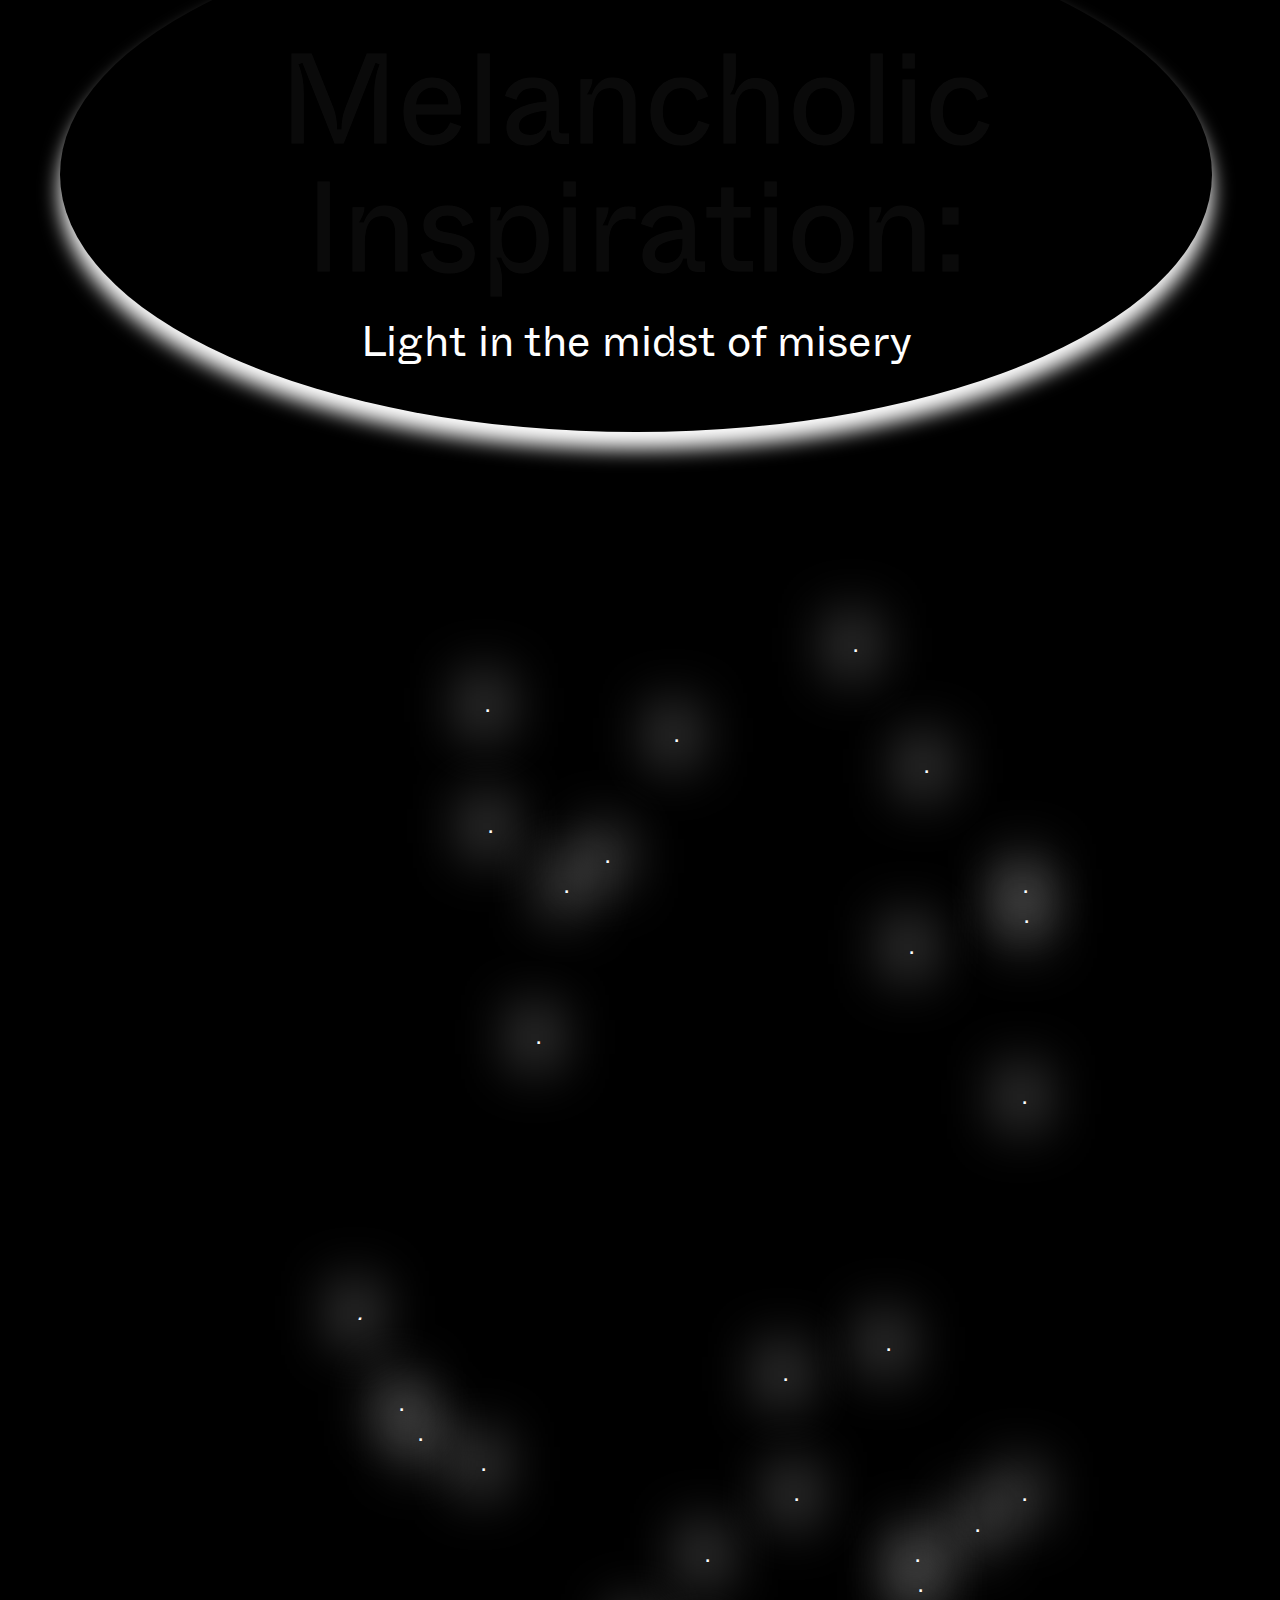
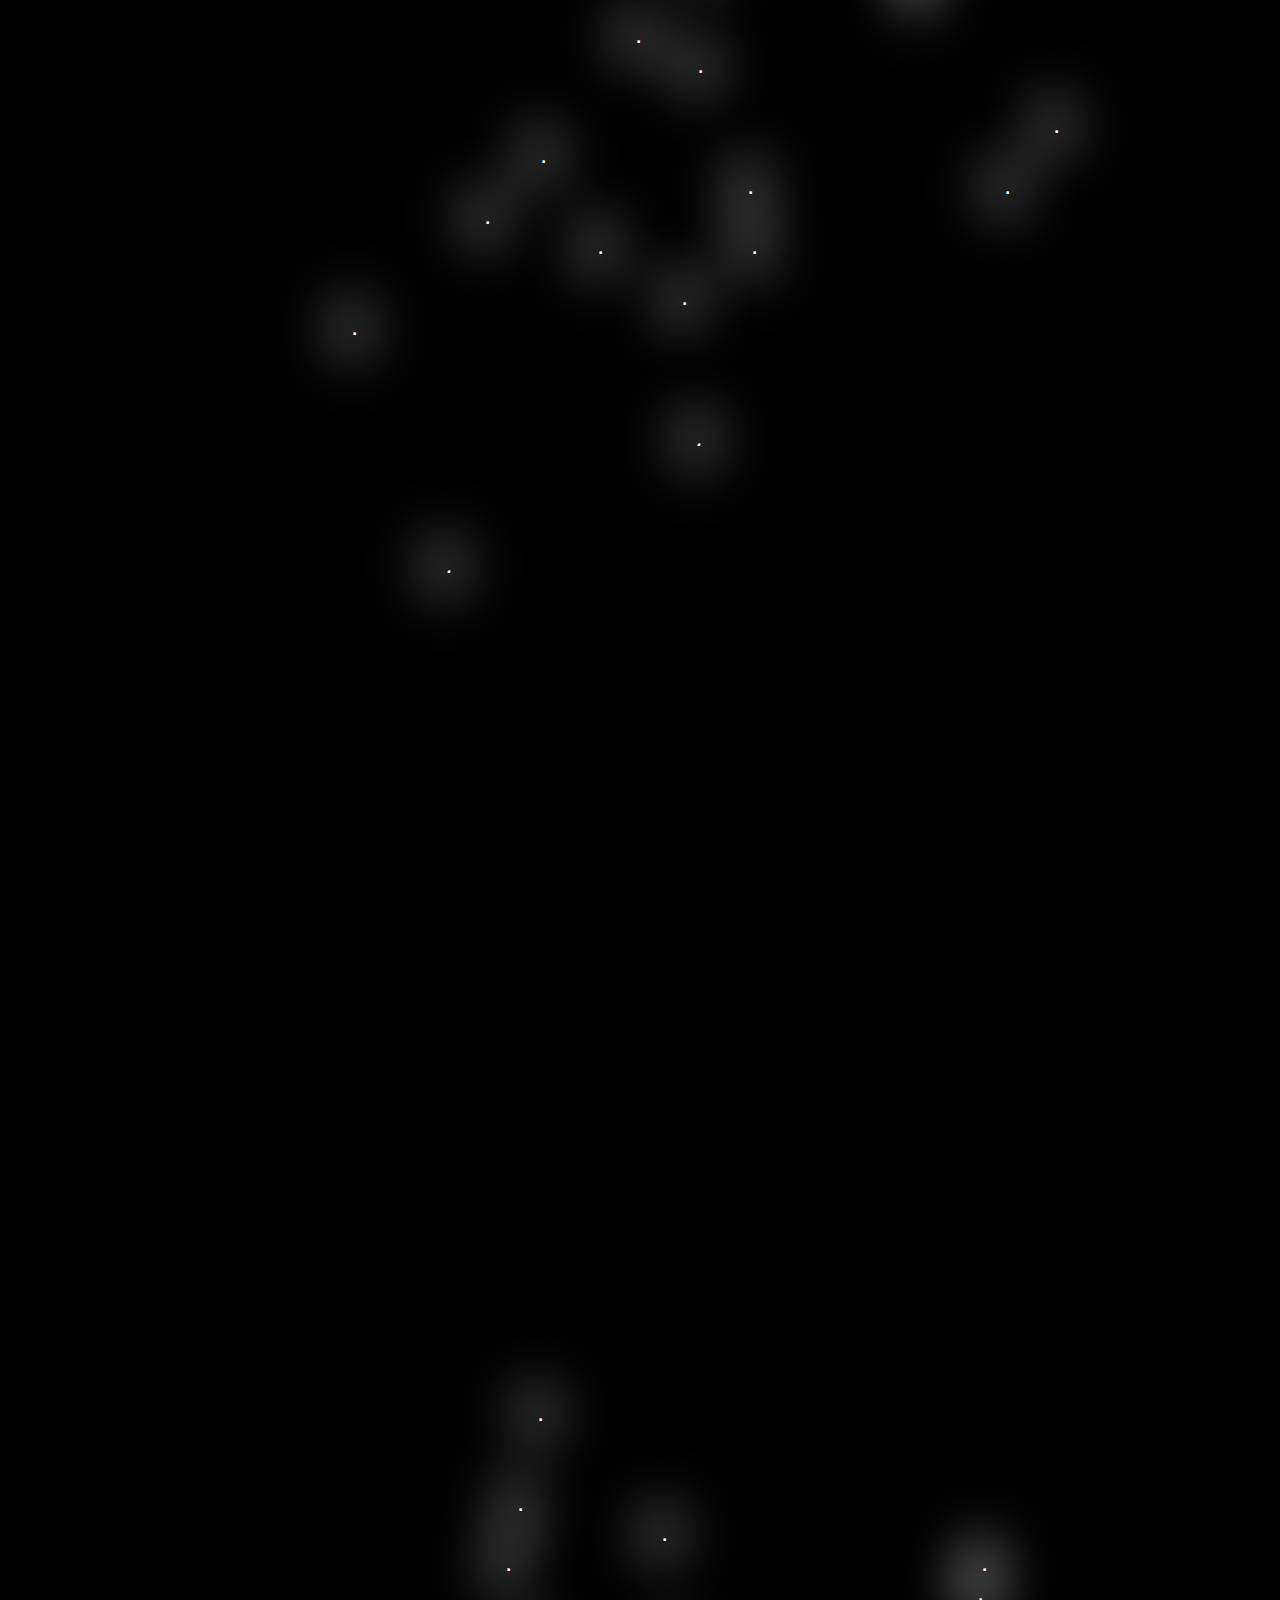
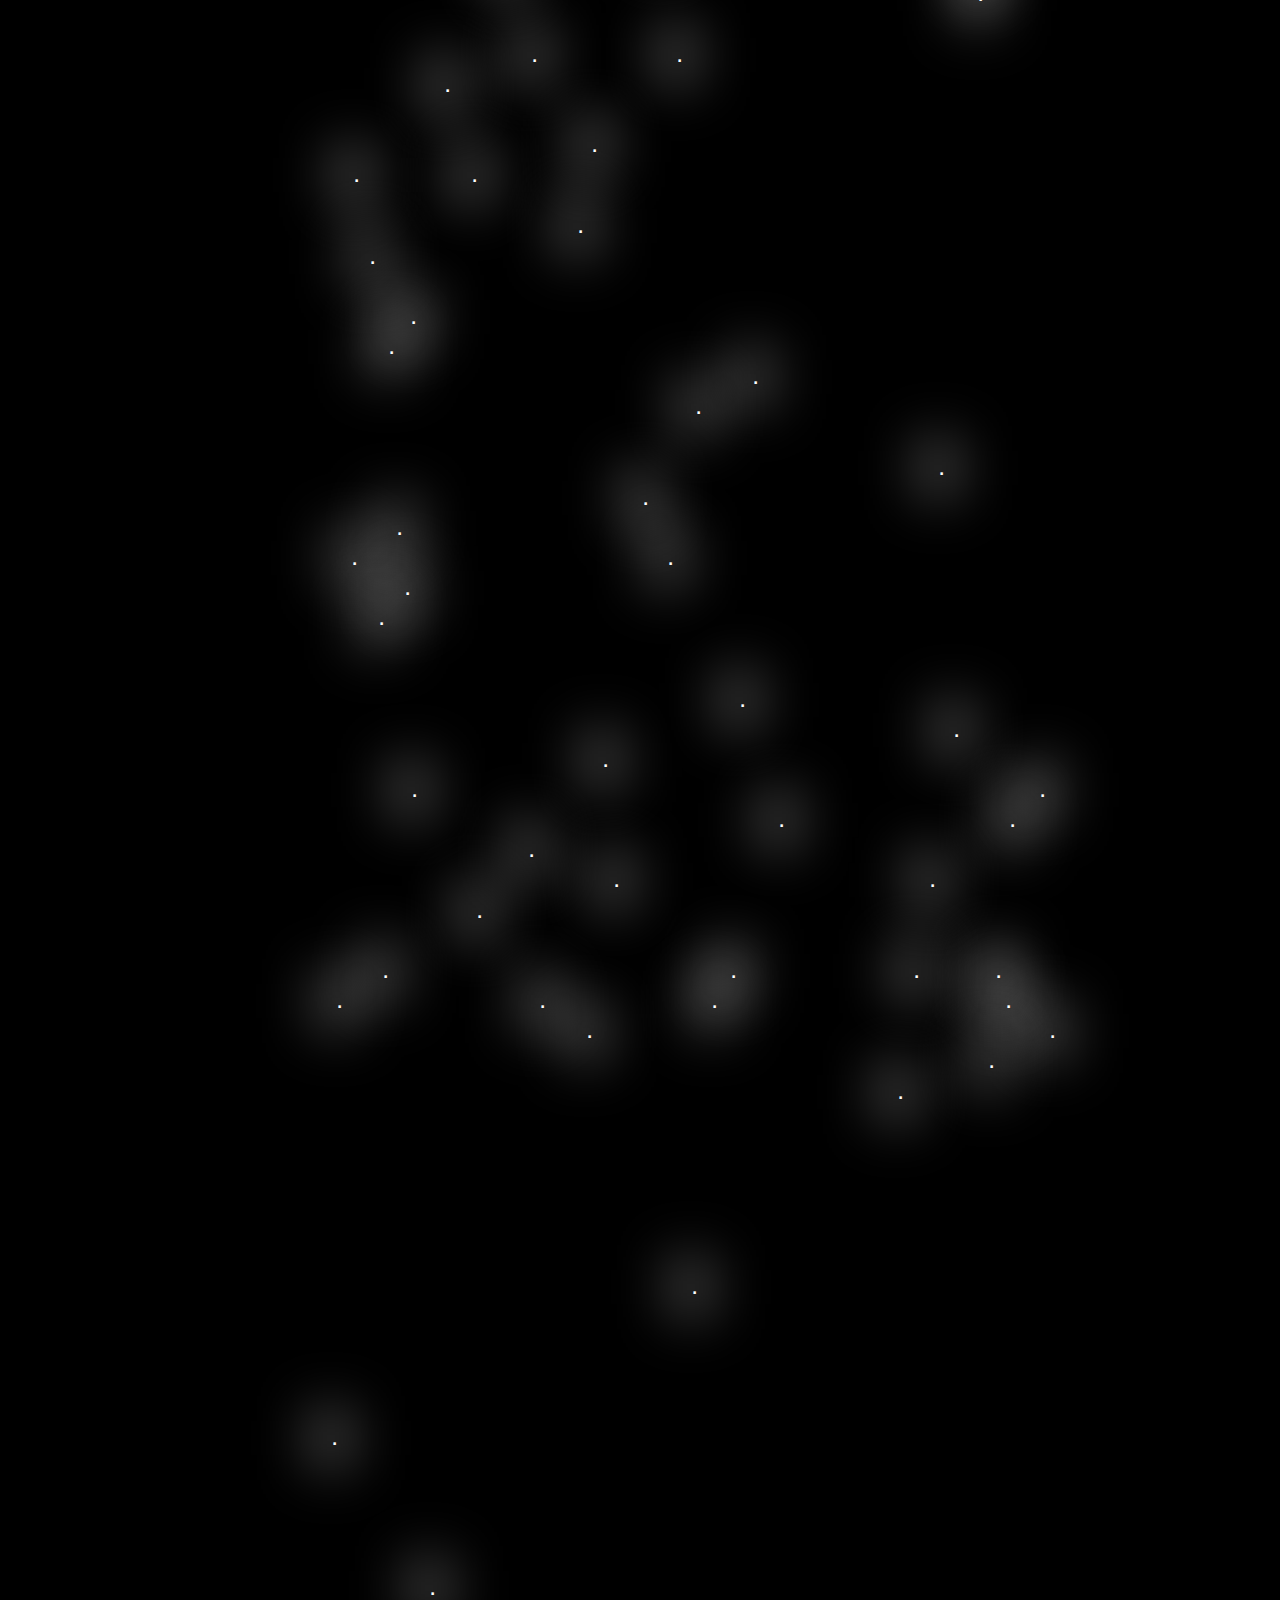
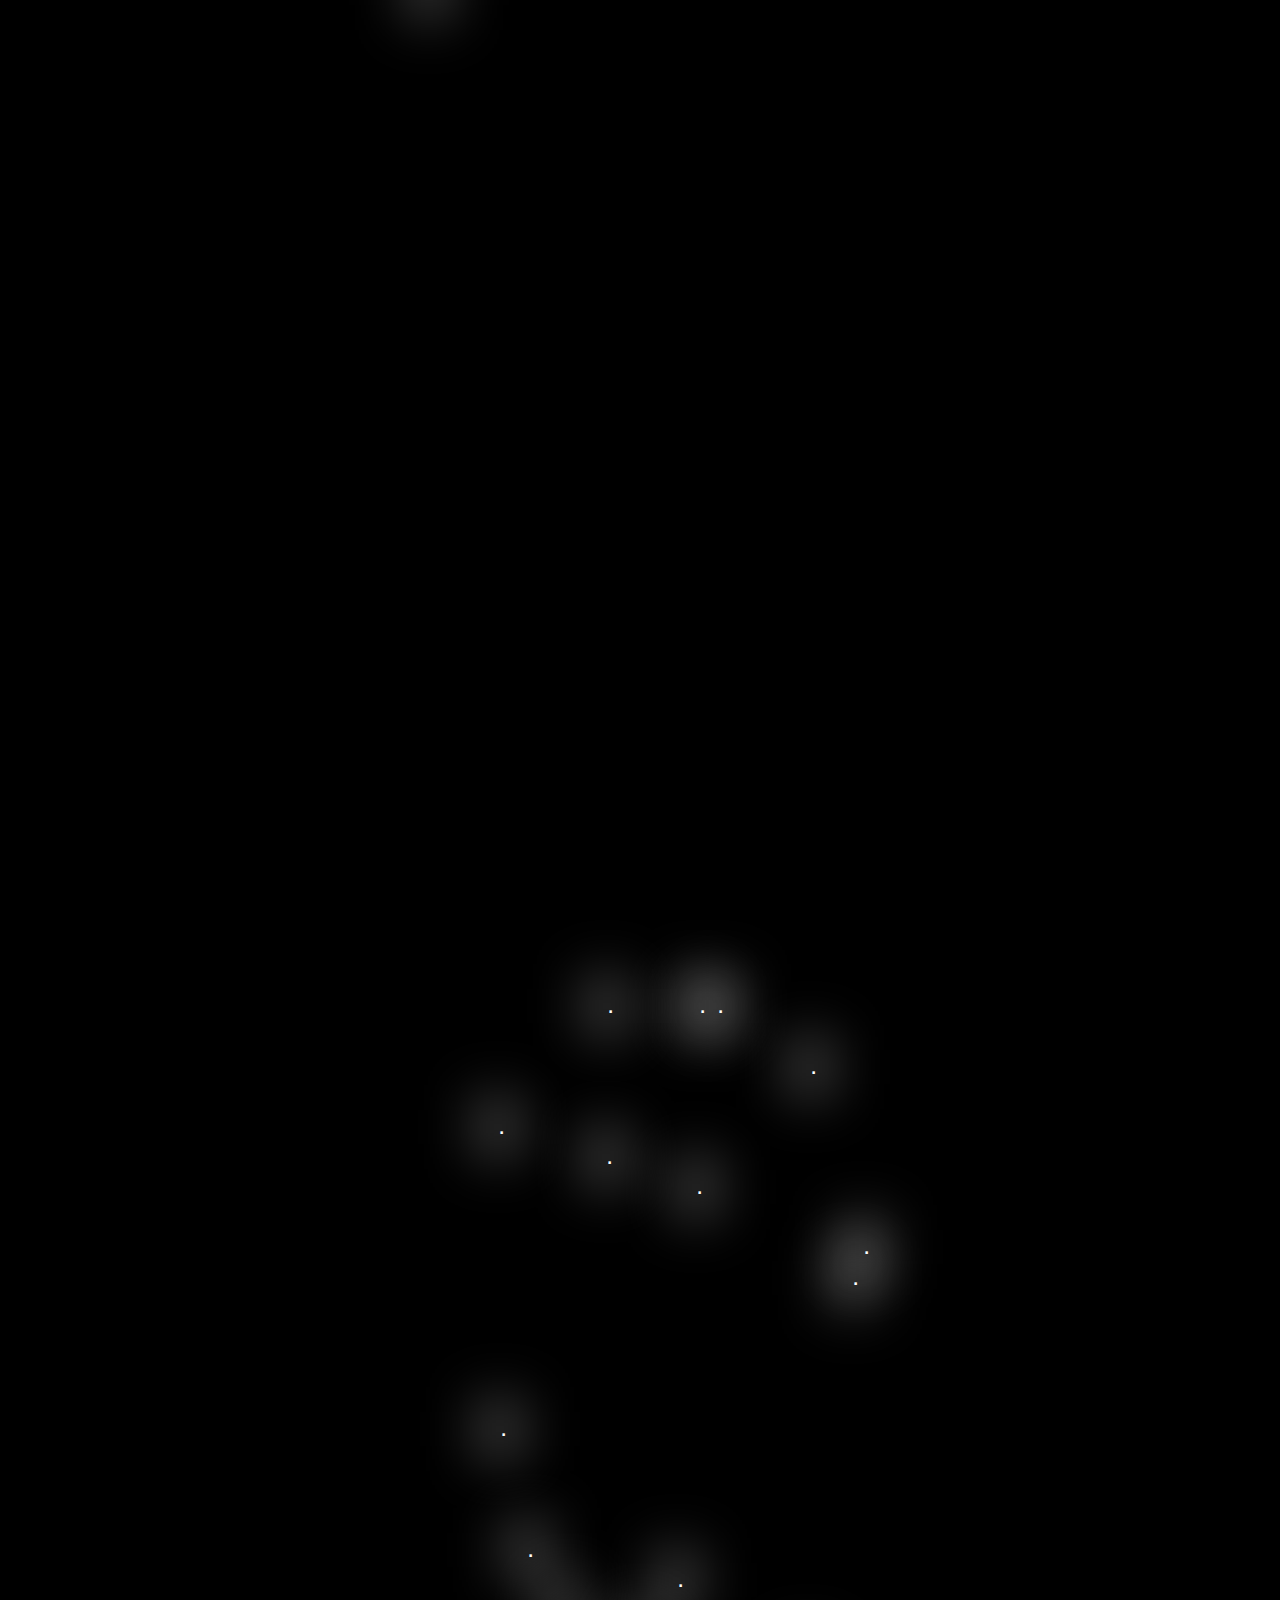
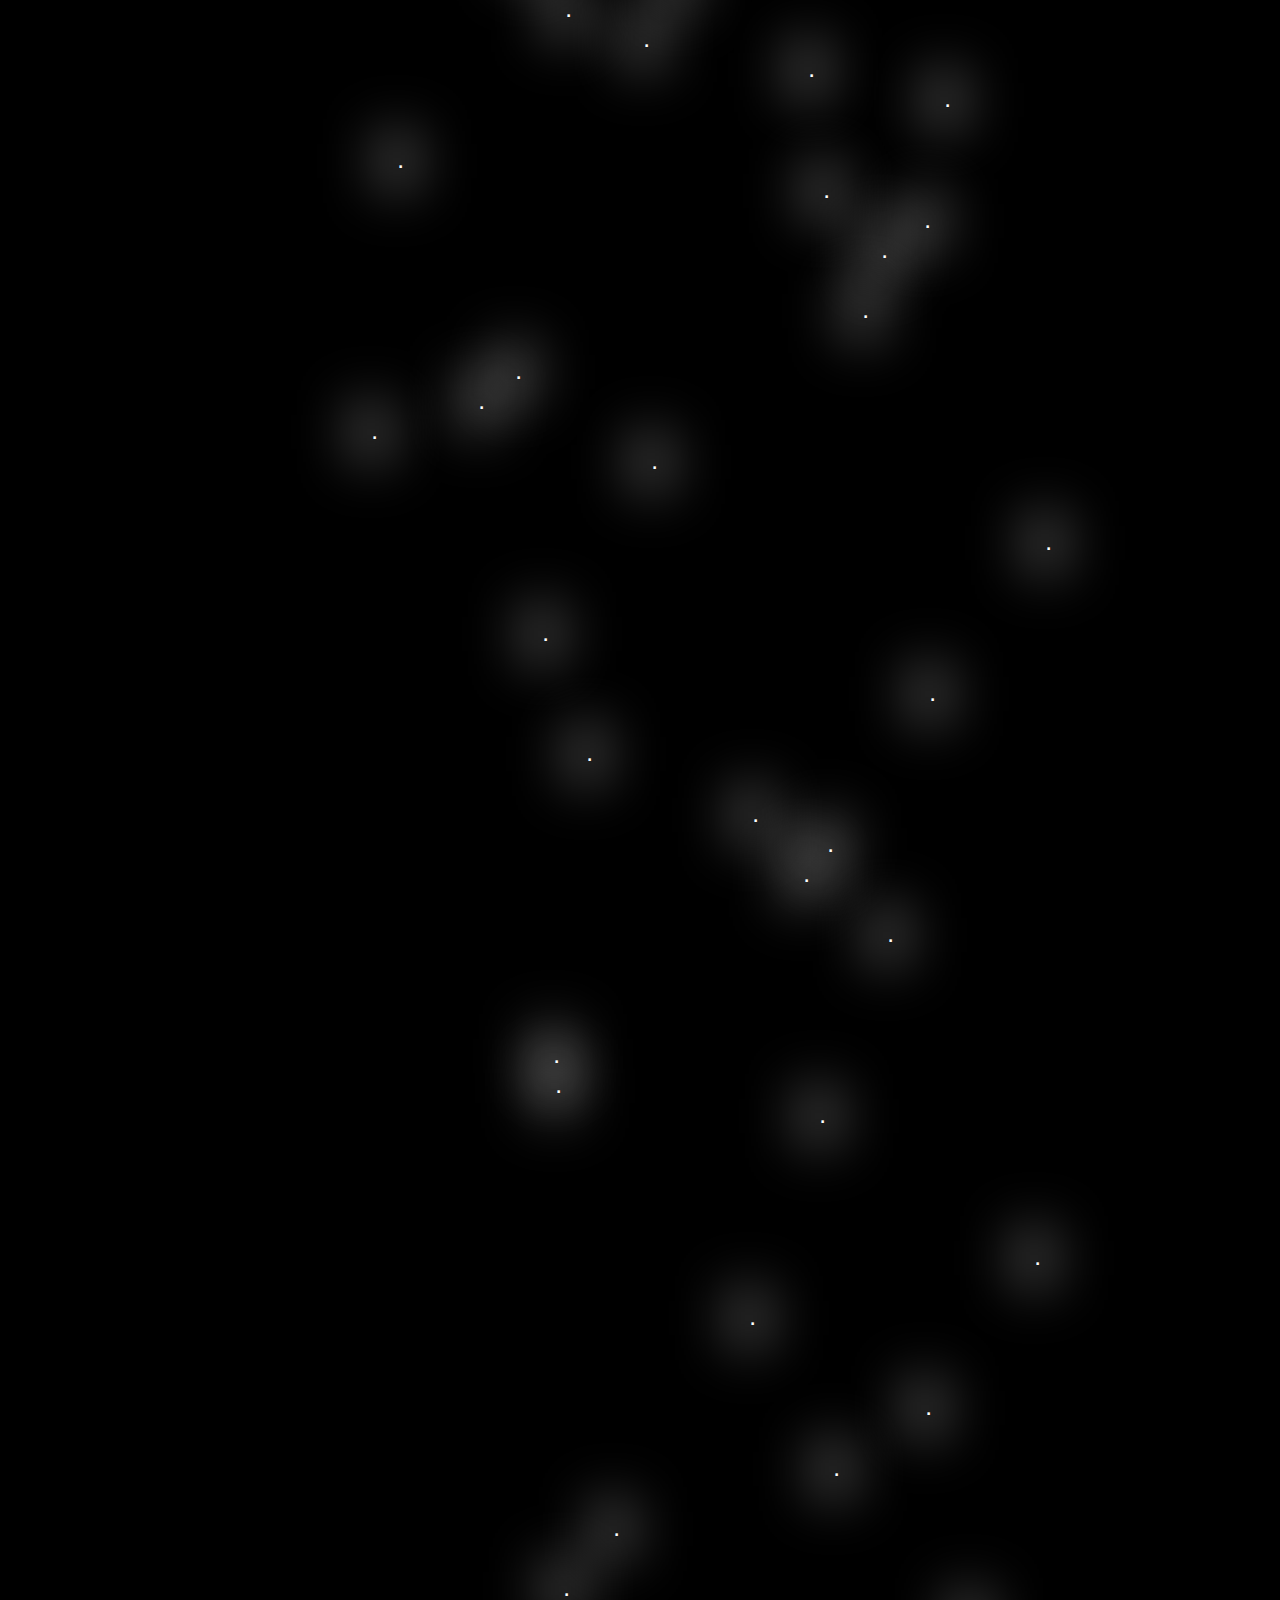
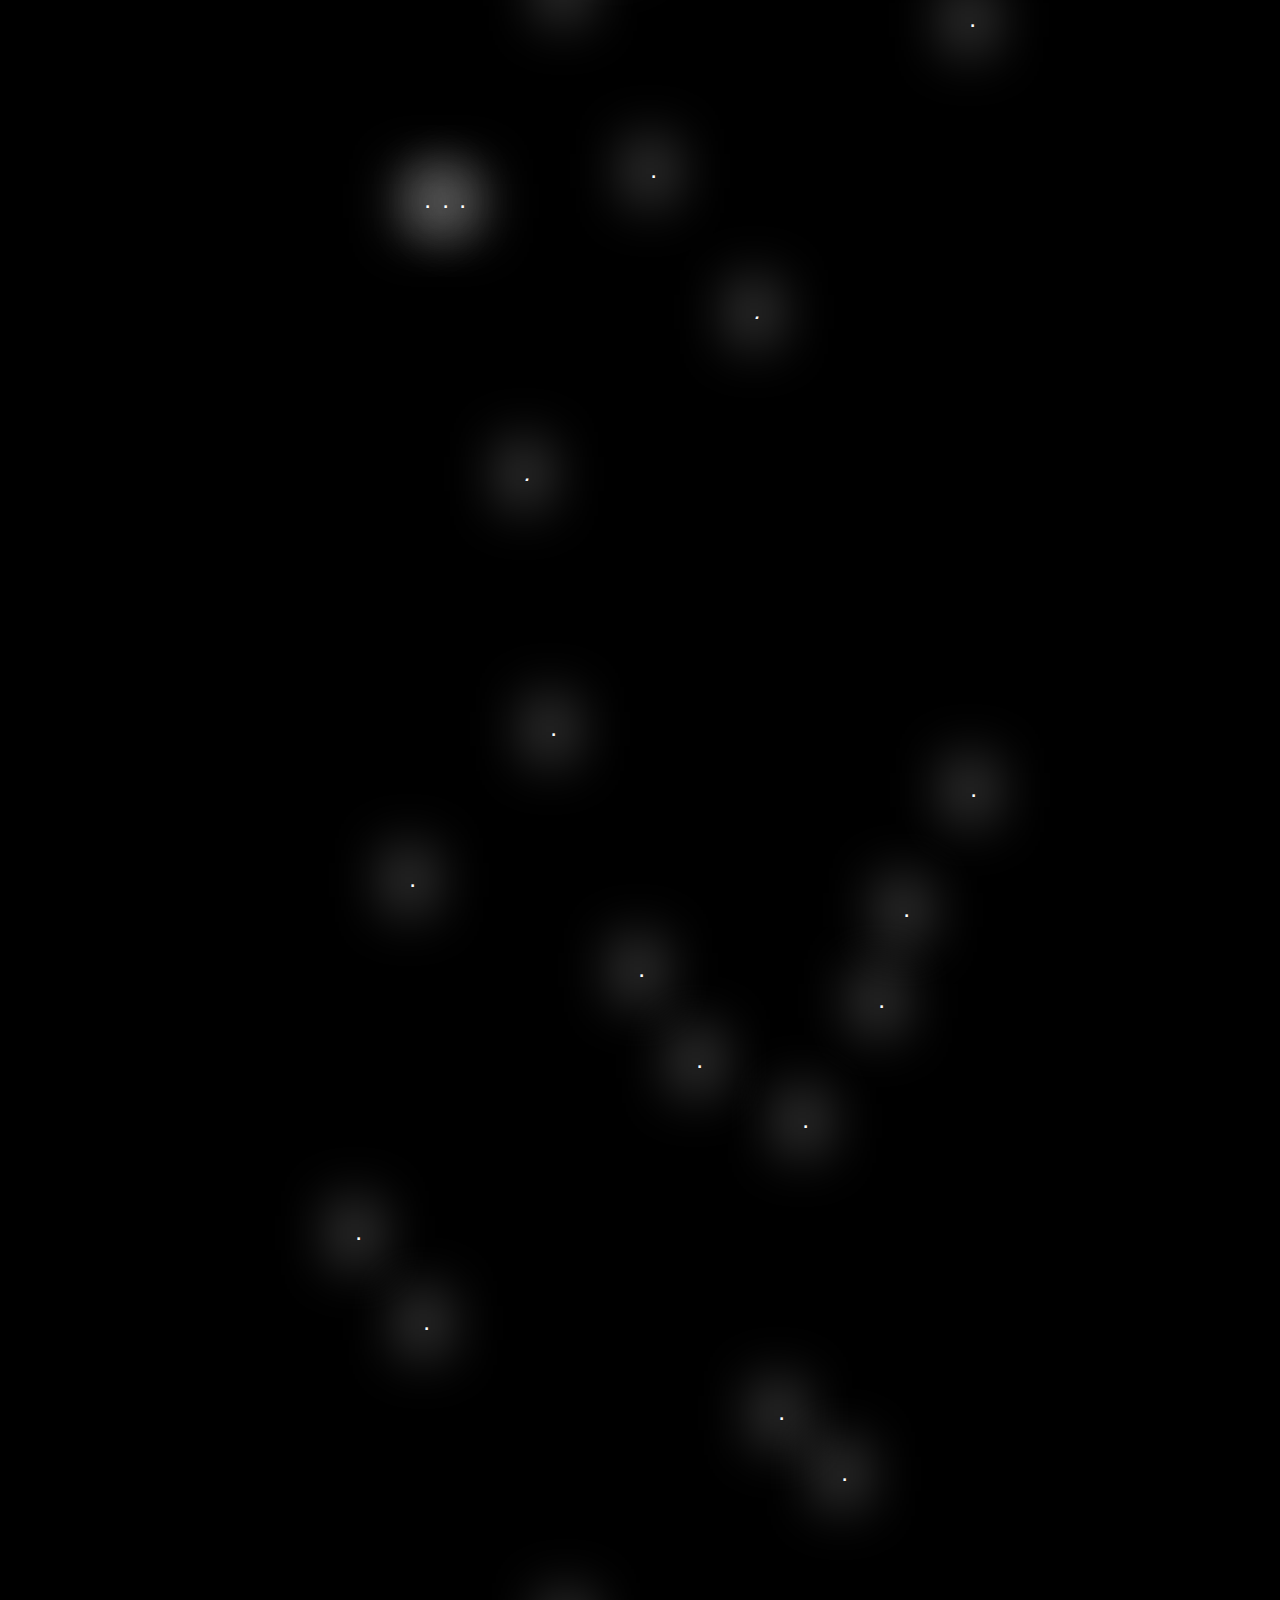
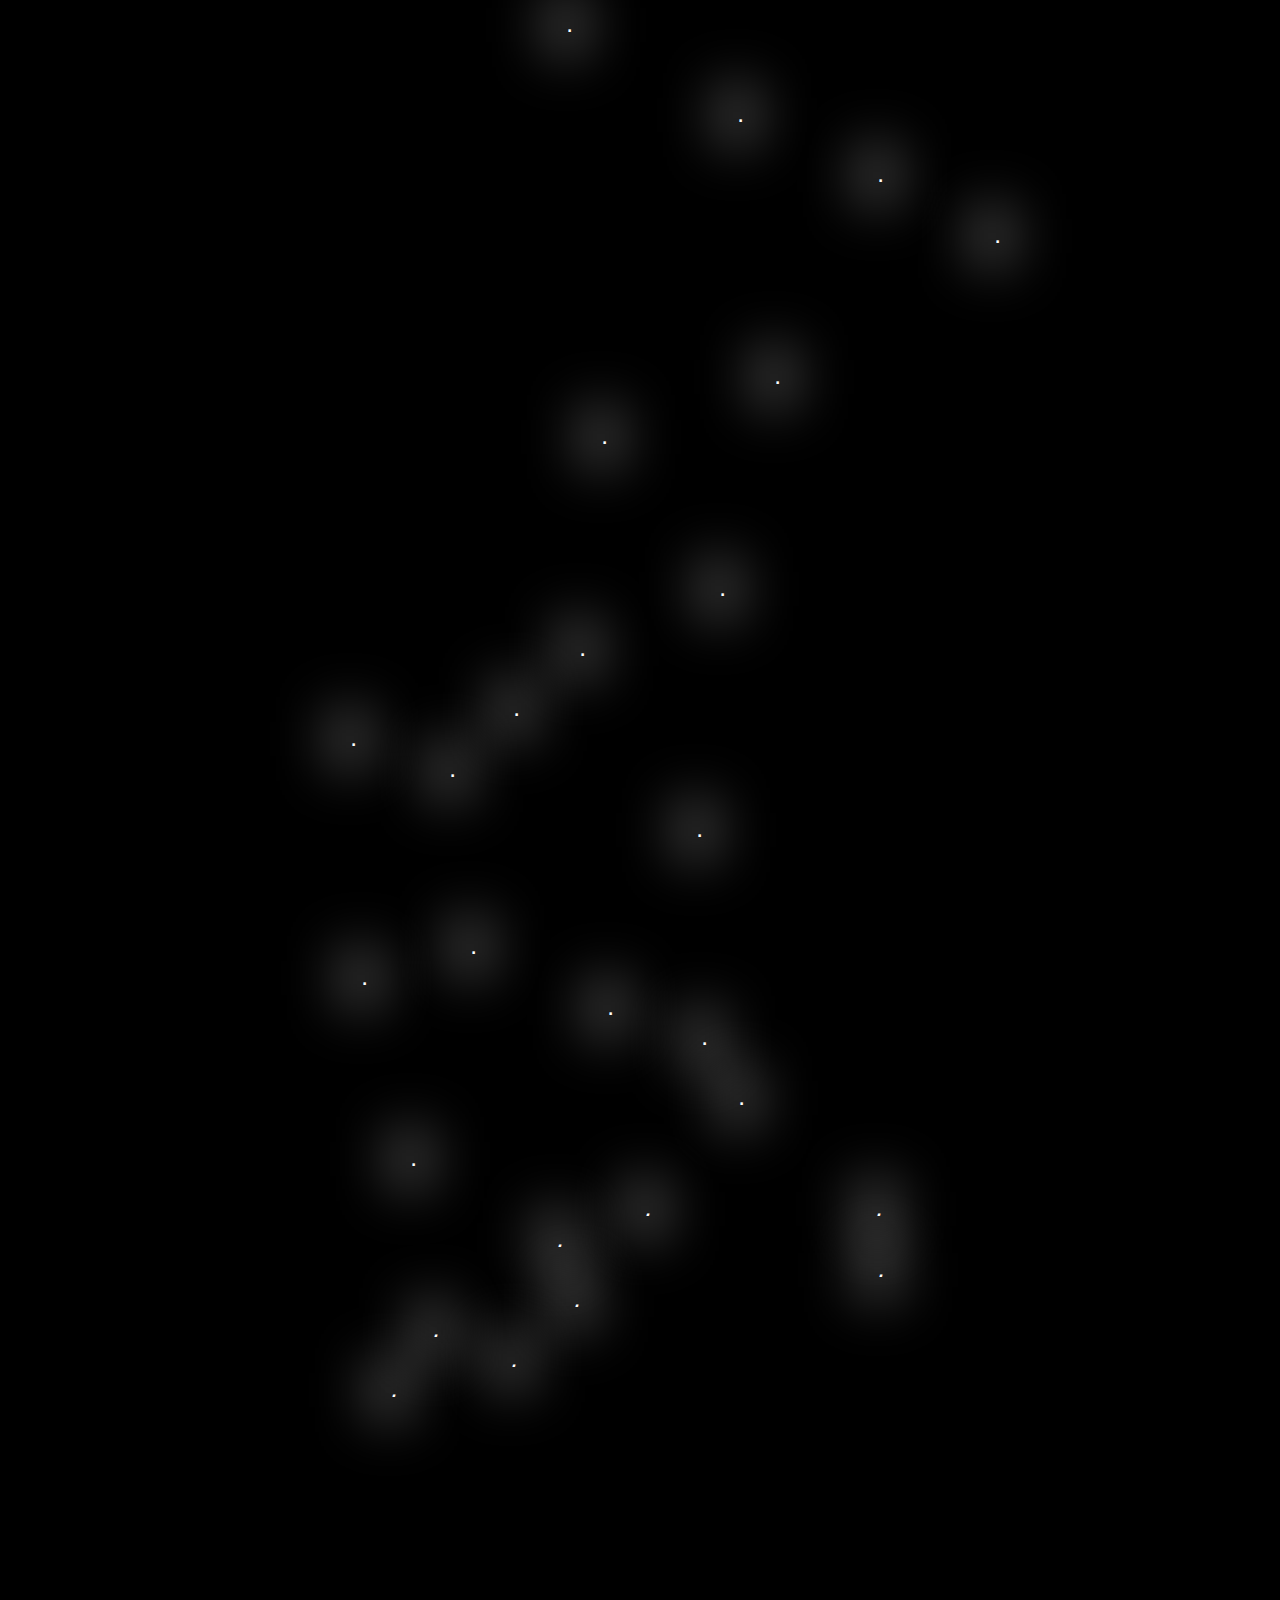
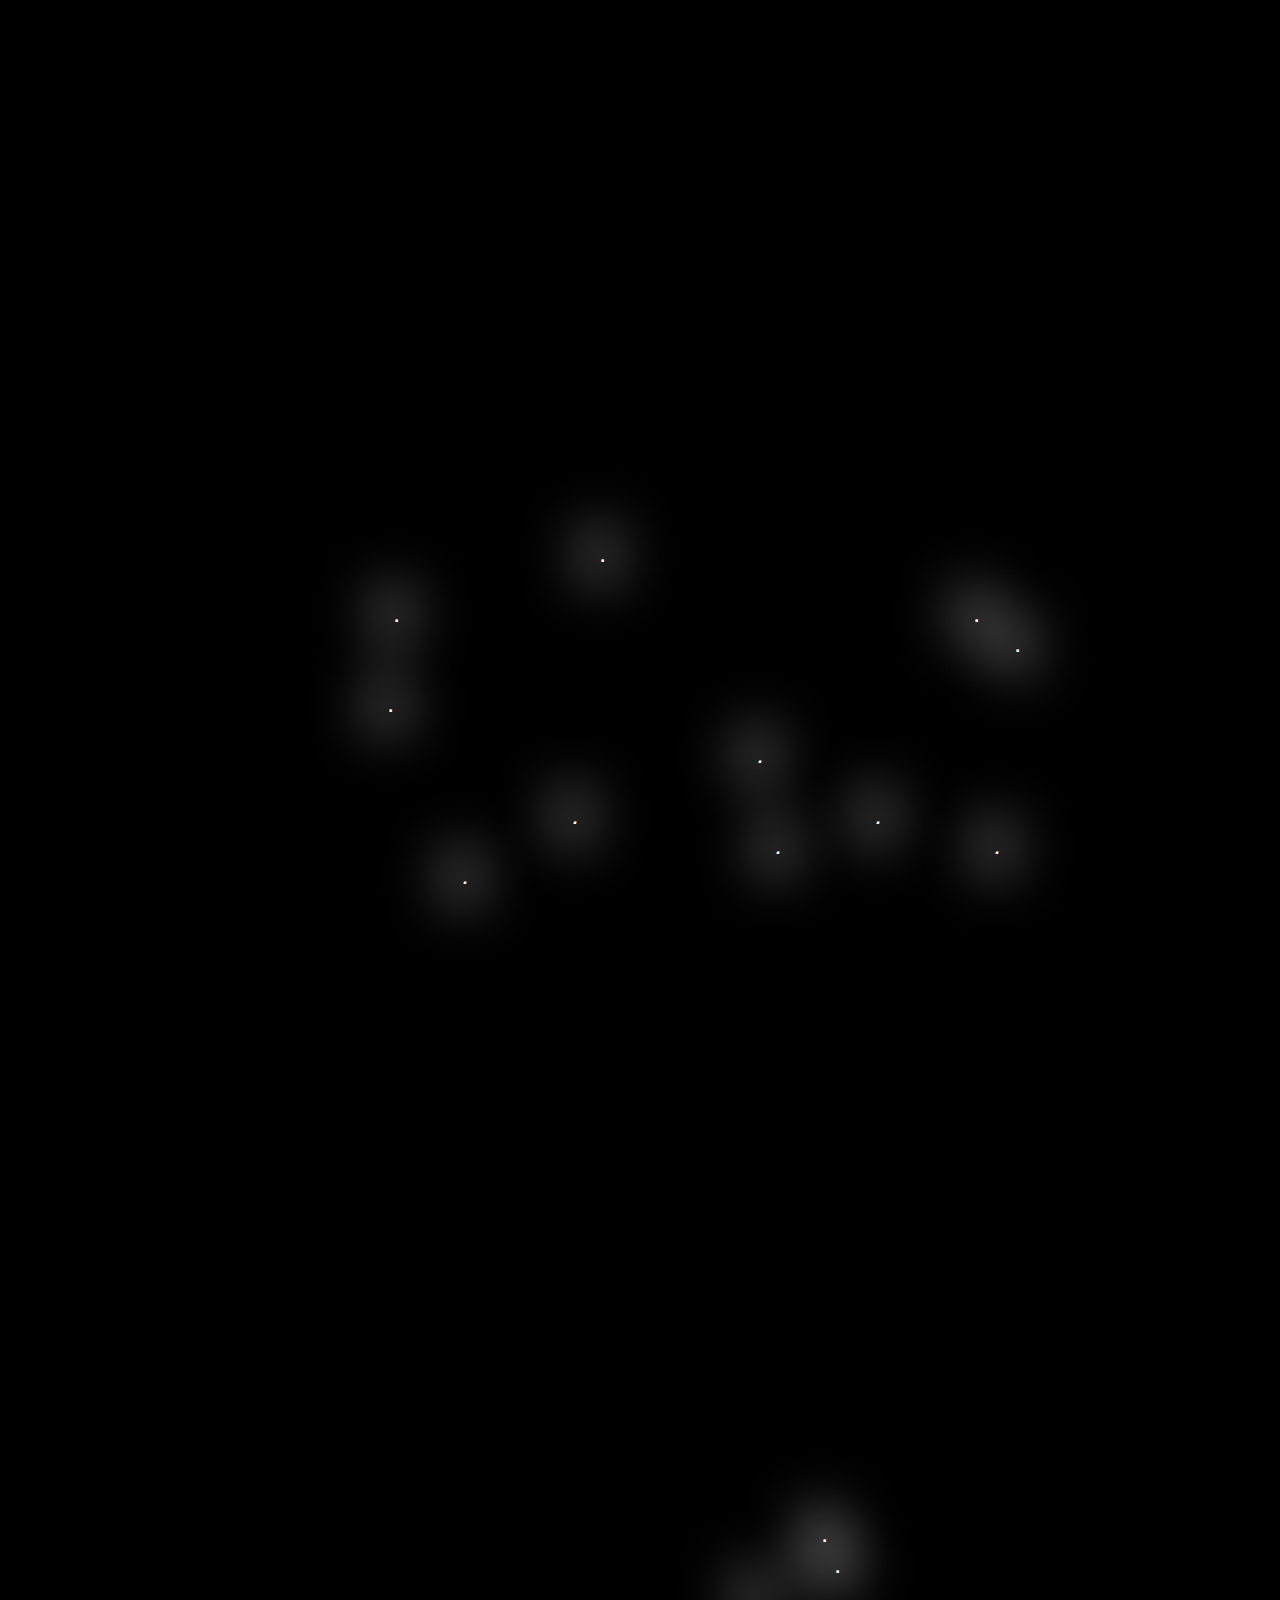
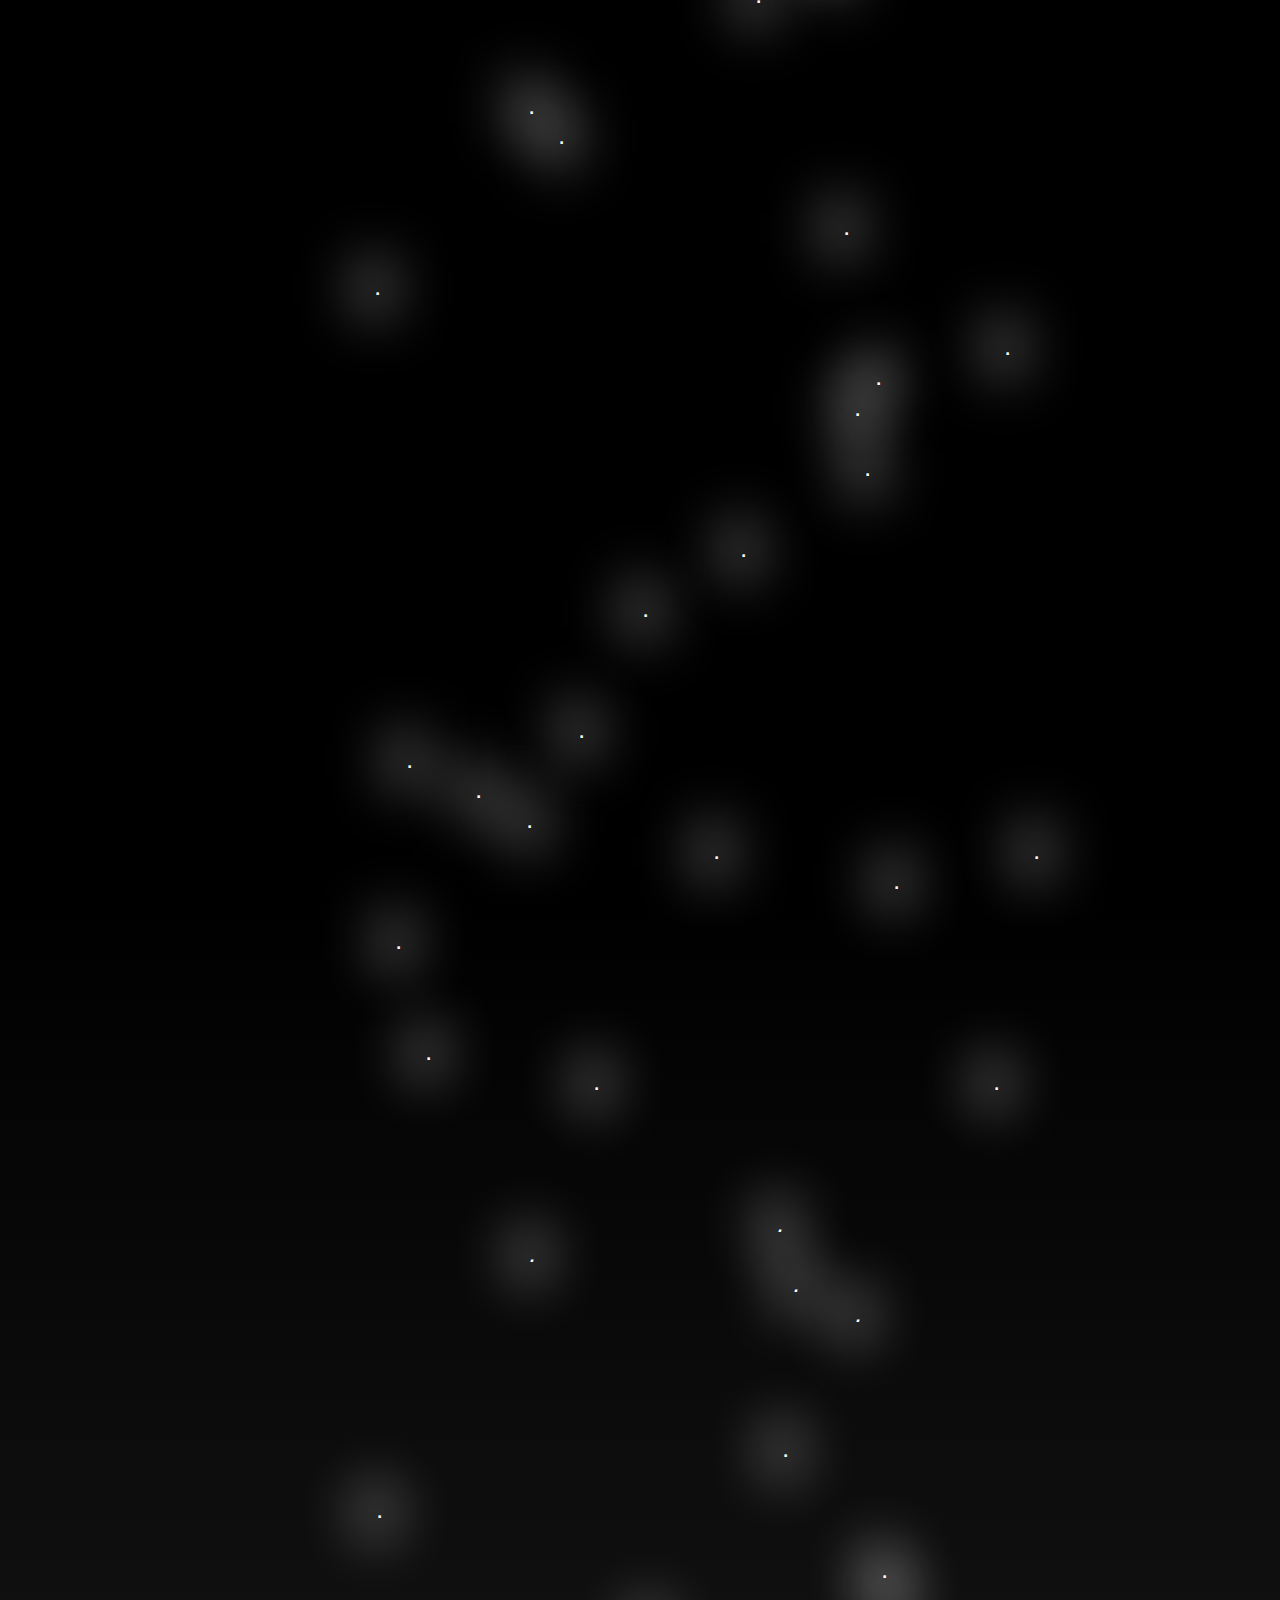
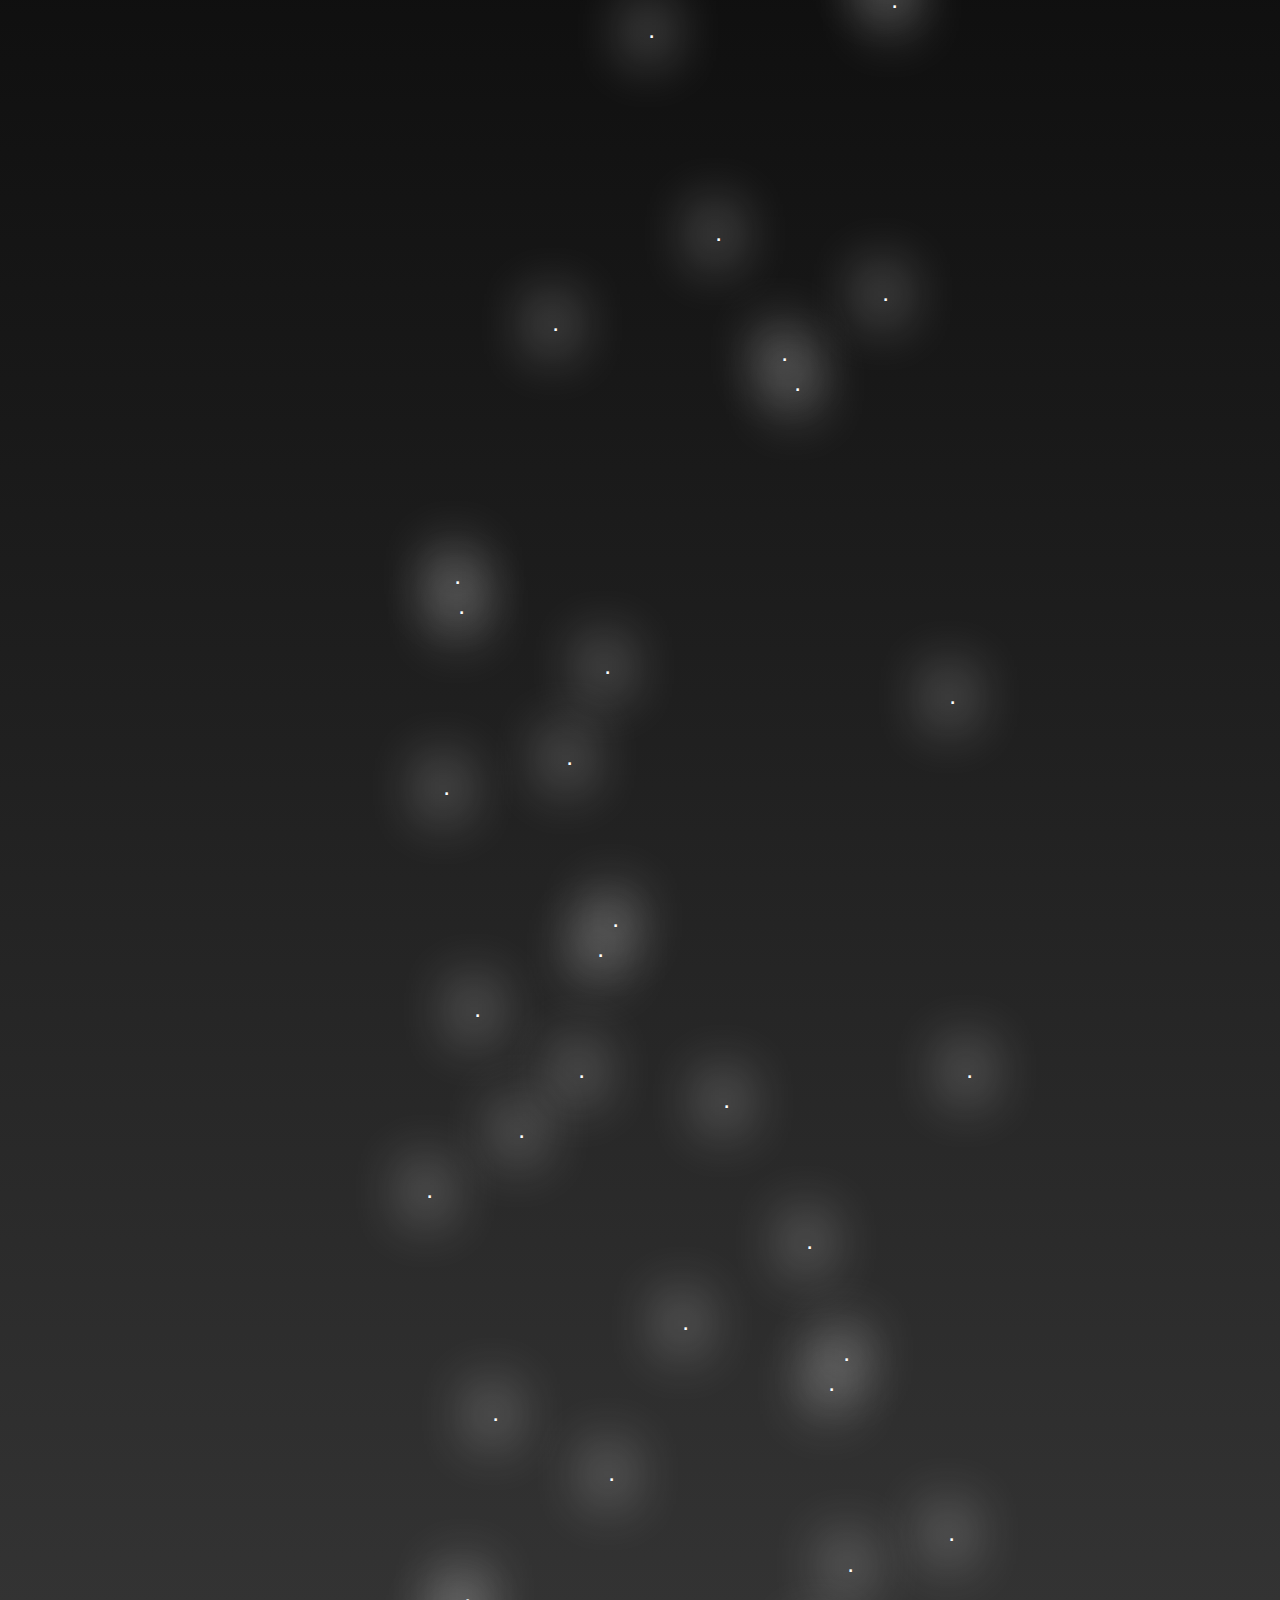
==== commit 79d48302: "references_fixed" ====
--- a/index.html
+++ b/index.html
@@ -436,9 +436,47 @@
                   </div>
 
                   <div id="content-References" class="References">
-                    <span style="font-size:1.5em; padding-top: 1em;">5.<span class="dot References">.</span>References</span>
-
-
+                    <p style="font-size:1.5em; padding-top: 1em; margin: 0;">5<span class="dot References">.</span>References</p>
+                    <p style="font-size: 0.56em; line-height: 1.3em; width: 100%; word-wrap: break-word;" >
+                      1<span class="dot References">.</span> Touched with fire : manic-depressive illness and the artistic temperament(Book by Kay Redfield Jamison)
+  2. To remove the stigma of mental illness, we need to accept how complex—and sometimes beautiful—it is
+  https://qz.com/959936/there-are-some-positives-to-mental-illness-to-remove-the-stigma-we-need-to-accept-how-complex-and-sometimes-beautiful-it-is/
+  3. Van Lieburg, MJ (1988). Famous Depressives: Ten Historical Sketches. Rotterdam: Erasmus Publishin. pp. 19–26.
+  https://www.worldcat.org/title/famous-depressives-ten-historical-sketches/oclc/473794059
+  4. Depression’s Upside by Jonah Lehrer Feb. 25, 2010
+  https://www.nytimes.com/2010/02/28/magazine/28depression-t.html
+  5. Biological Basis For Creativity Linked To Mental Illness
+  https://www.sciencedaily.com/releases/2003/10/031001061055.htm
+  6. The Nature of Melancholy: From Aristotle to Kristeva
+  Originally published: 2000
+  Editor: Jennifer Radden
+  7. Medicine and Philosophy in Classical Antiquity: Doctors and Philosophers on Nature, Soul, Health and Disease
+  Philip J. van der Eijk
+  Cambridge University Press, May 12, 2005
+  8. The Melancholic Mean: the Aristotelian Problema XXX.1
+  Heidi Northwood
+  https://www.bu.edu/wcp/Papers/Anci/AnciNort.htm
+  9. Melancholia and the Brain - exploring depression creatively, Thursday, 28 Feb 2019 10:06
+  https://www.rte.ie/culture/2019/0227/1033221-melancholia-and-the-brain-exploring-depression-creatively/
+  10. Melancholia (2011 film) / written and directed by Lars von Trier
+  11. 5 Melancholic Films Which Can Inspire You Into Creativity (Melancolia I)
+  https://vigouroffilmlines.com/2019/03/22/5-melancholic-films-which-can-inspire-you-into-creativity-melancolia-i/
+  12. Mourning and Melancholia by Sigmund Freud, 1918 (book)
+  References
+  13. The Gendering of Melancholia: Feminism, Psychoanalysis, and the Symbolics of Loss in Renaissance Literature by Juliana Schiesari, 1992 (book)
+  14. The Turin Horse (2011 film) directed by Béla Tarr
+  15. Sátántangó (1994 film) directed by Béla Tarr
+  16. Melancholia (2008 film) directed by Lav Diaz
+  17. 멜랑콜리아, 김동규, 2014, 문학동네 (book)
+  18. Hajnal Király, The Beautiful Face of Melancholia in Béla Tarr’s Films. In Eve-Marie Kallen (ed.): Tarr 60. Studies in Honour of a Distinguished Cineast. Underground Kiadó, 2015, 159–176.
+  19. Hajnal Király, Playing Dead. Pictorial Figurations of Melancholia in Contemporary Hungarian Cinema. In Matilda Mroz, Ewa Mazierska and Elzbieta Ostrowska (eds.): The Cinematic Bodies of Eastern Europe and Russia: Between Pain and Pleasure. Edinburgh University Press, 2016, 67–88.
+  20. The Psychology of Louise Bourgeois, at Cheim & Read, https://www.architecturaldigest.com/story/louise-bourgeois-cheim-read
+  21. Analysing Louise Bourgeois: art, therapy and Freud, https://www.theguardian.com/artanddesign/2012/apr/06/louise-bourgeois-freud
+  22. How Louise Bourgeois Used Drawing to Alleviate Anxiety, https://www.anothermag.com/art-photography/12375/louise-bourgeois-drawings-anxiety-hauser-wirth-online-exhibition
+  23. Louise Bourgeois - Biography and Legacy, https://www.theartstory.org/artist/bourgeois-louise/life-and-legacy/#biography_header
+  24. Tsu-Chung Su, Writing the Melancholic: The Dynamics of Melancholia in Julia Kristeva’s Black Sun, 2005.
+
+                    </p>
                   </div>
                   <br />
                                         <br />
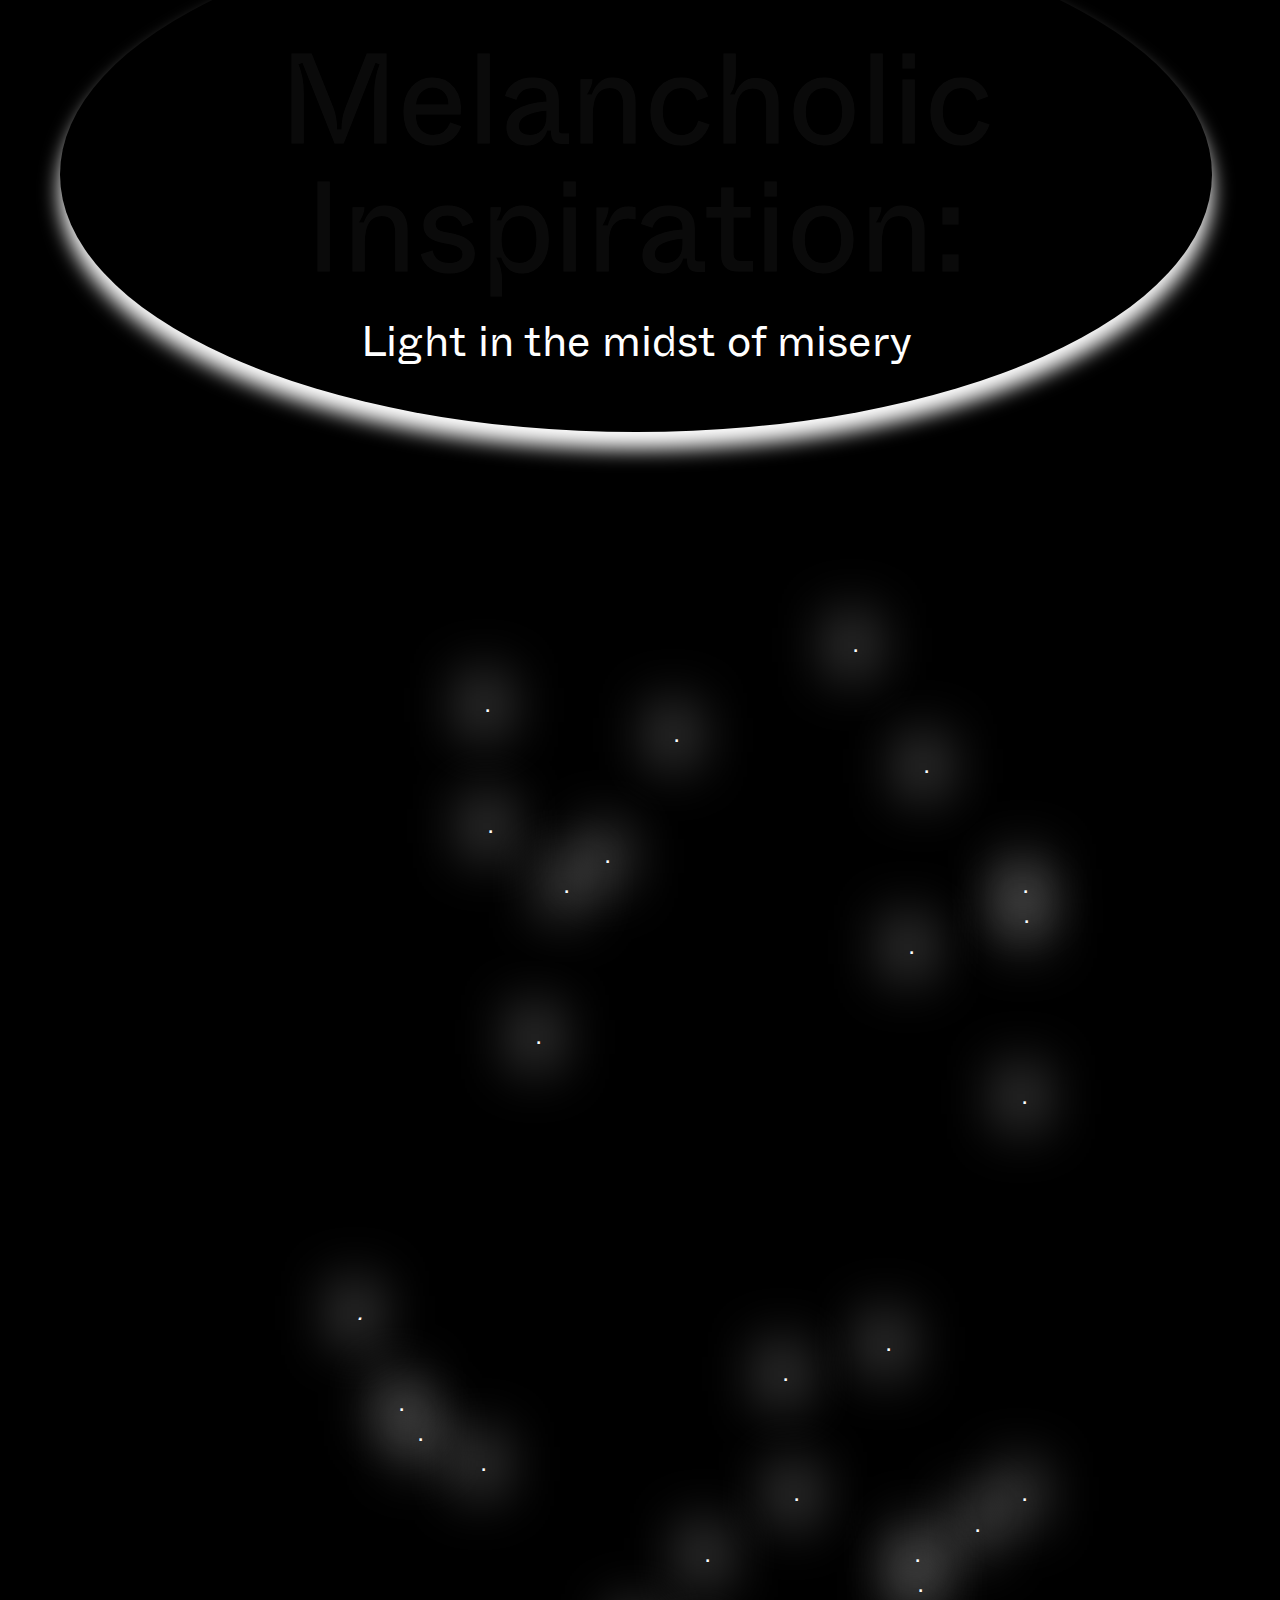
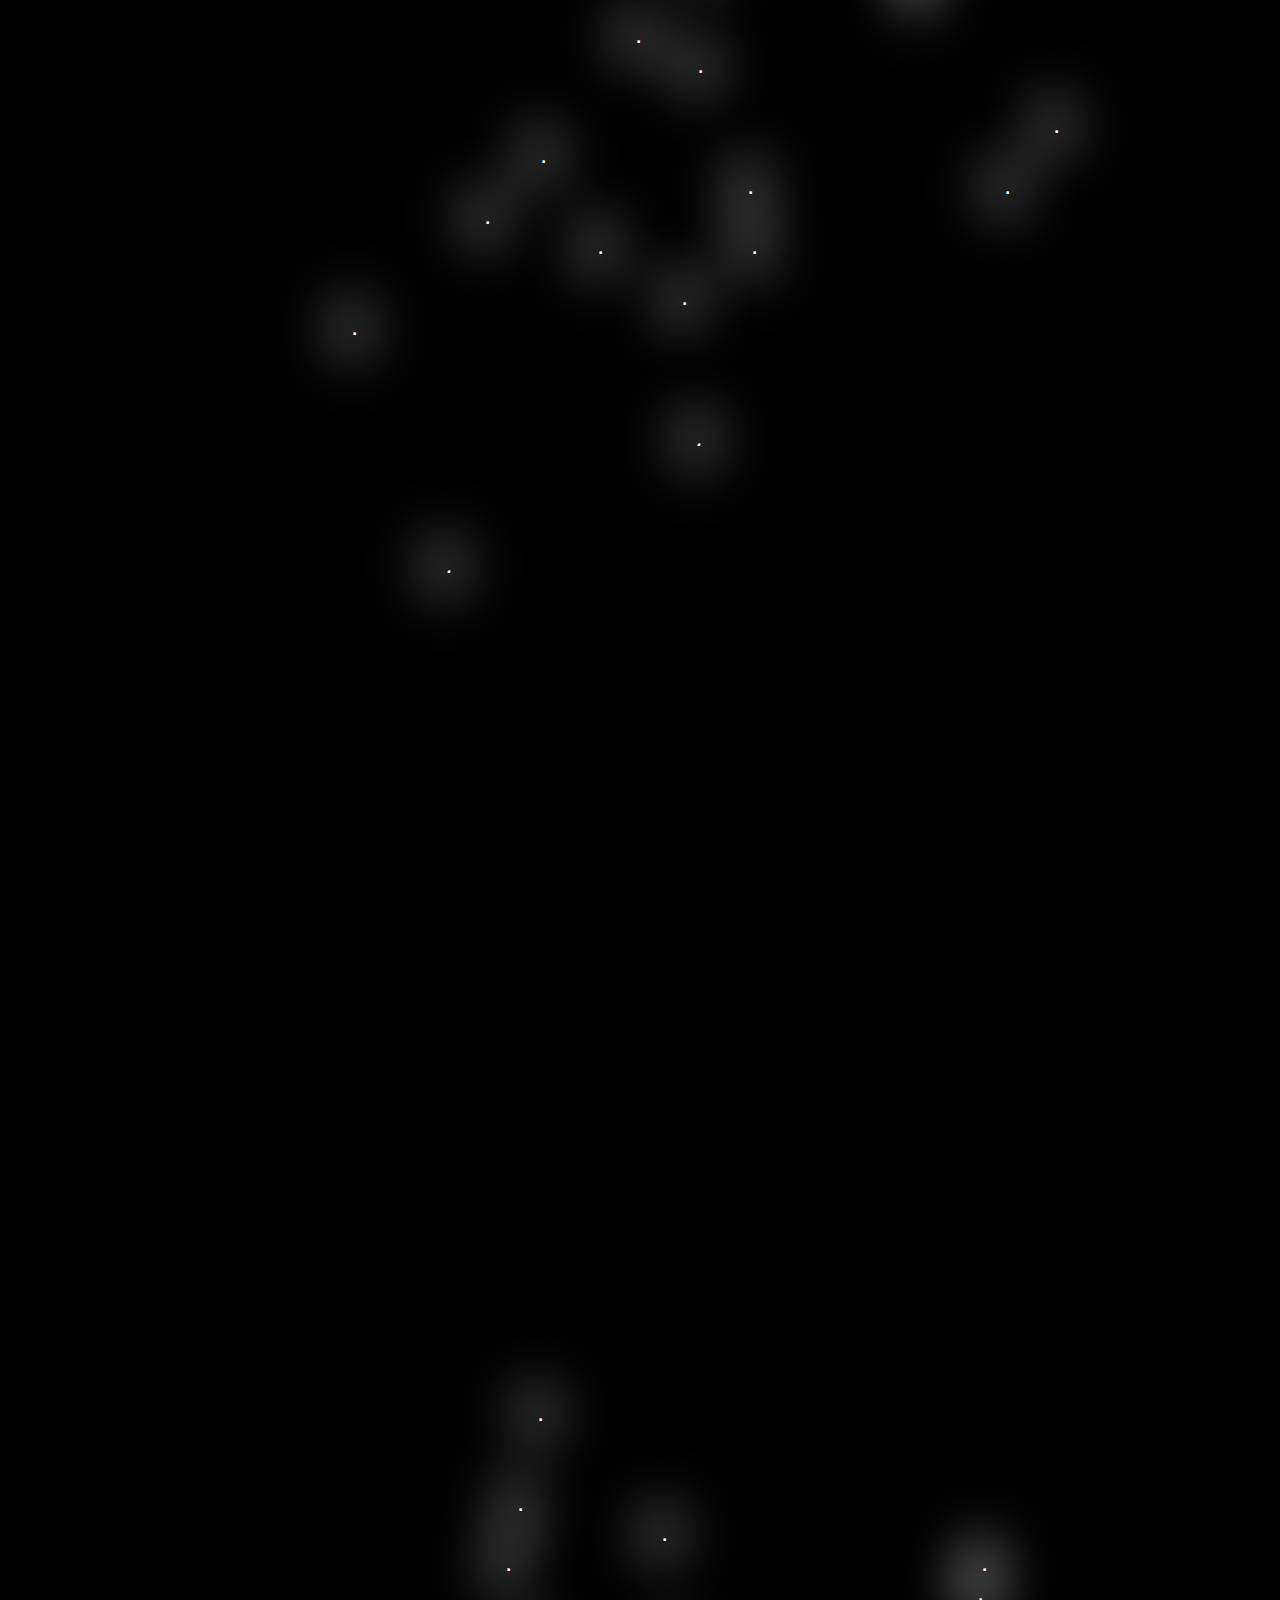
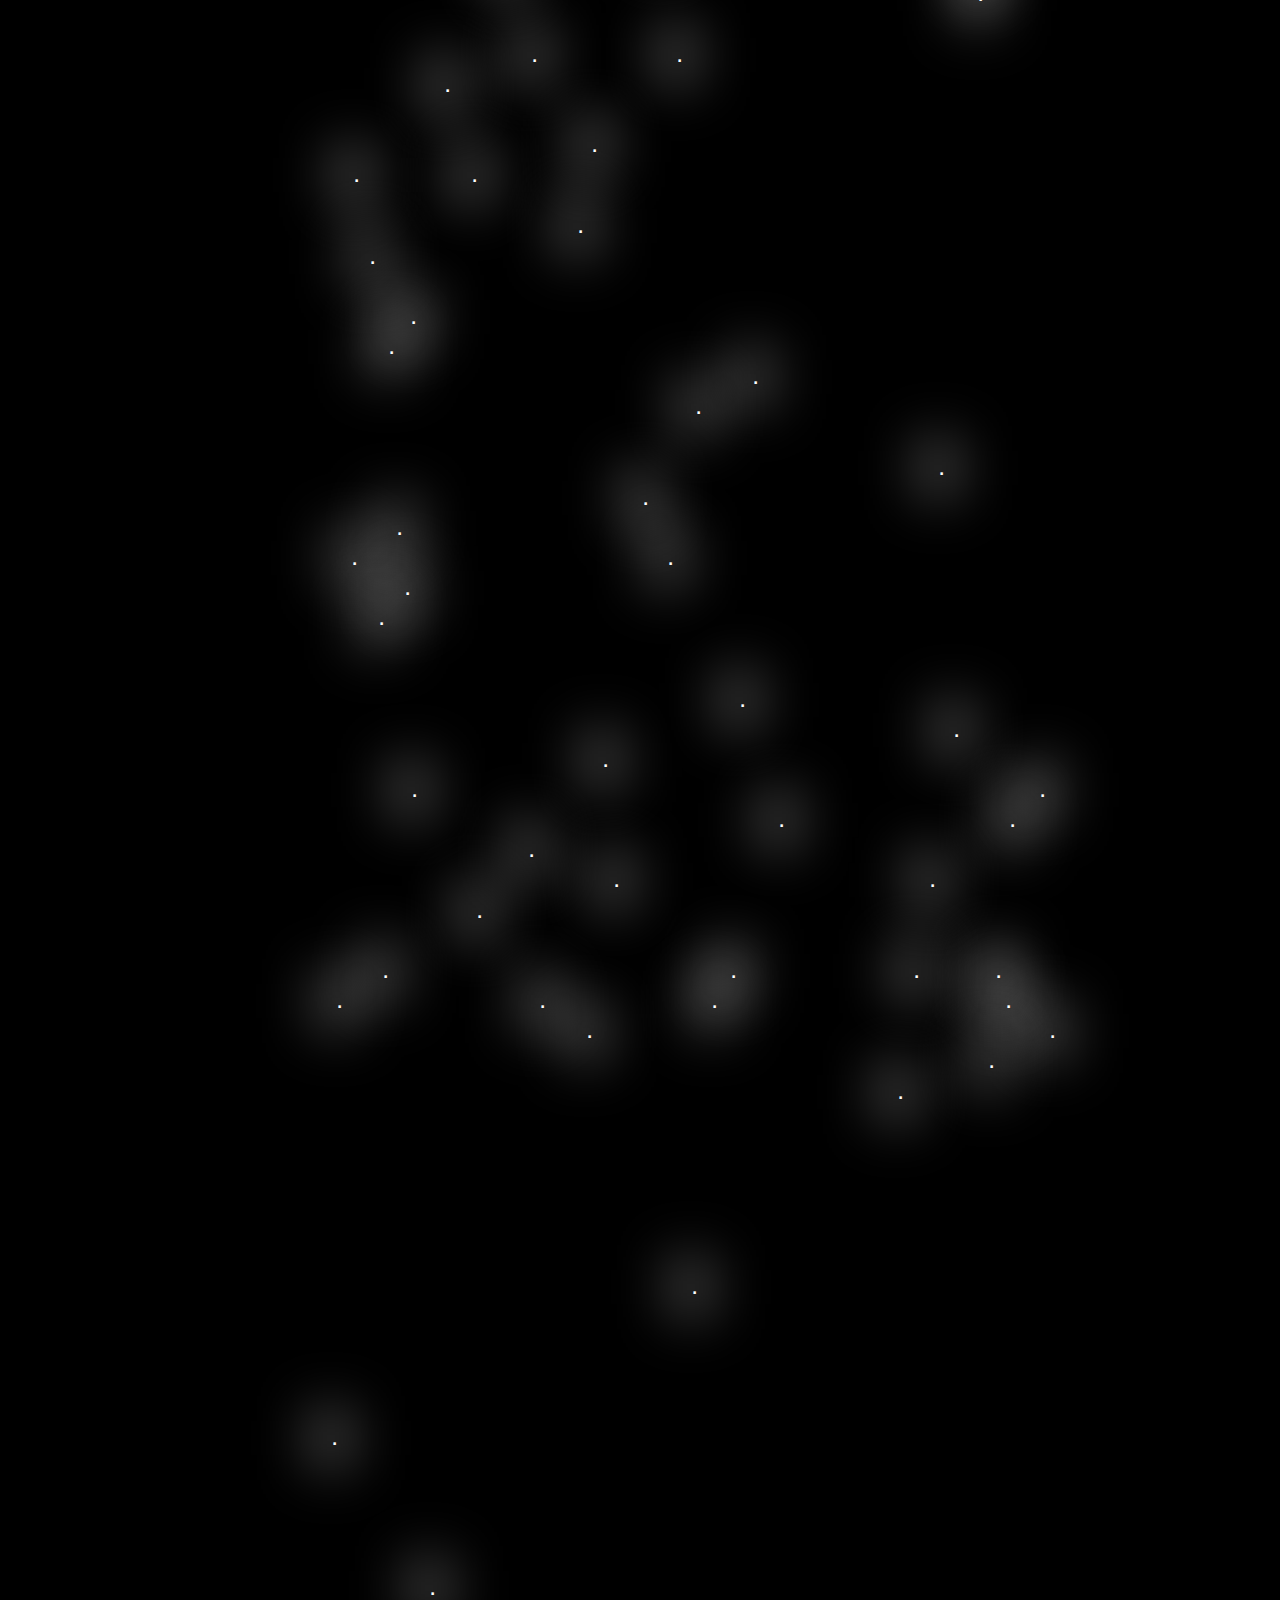
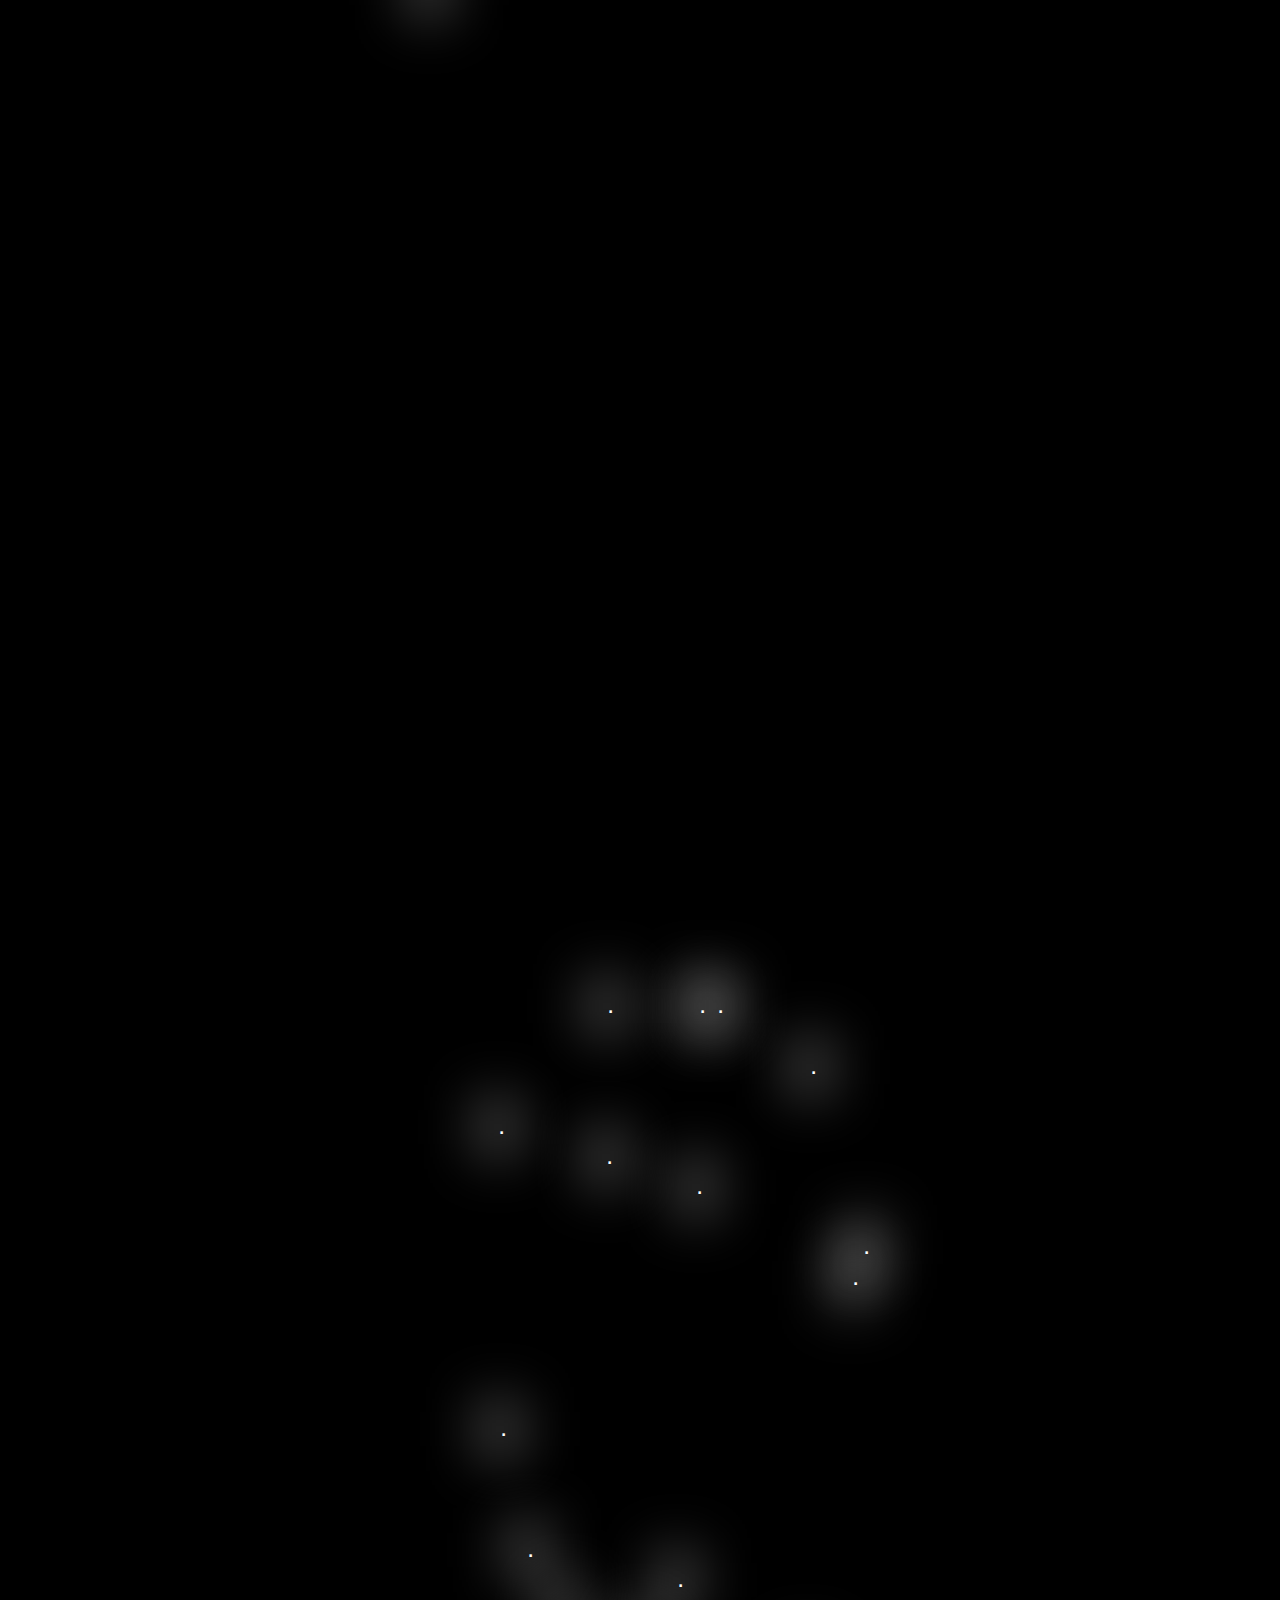
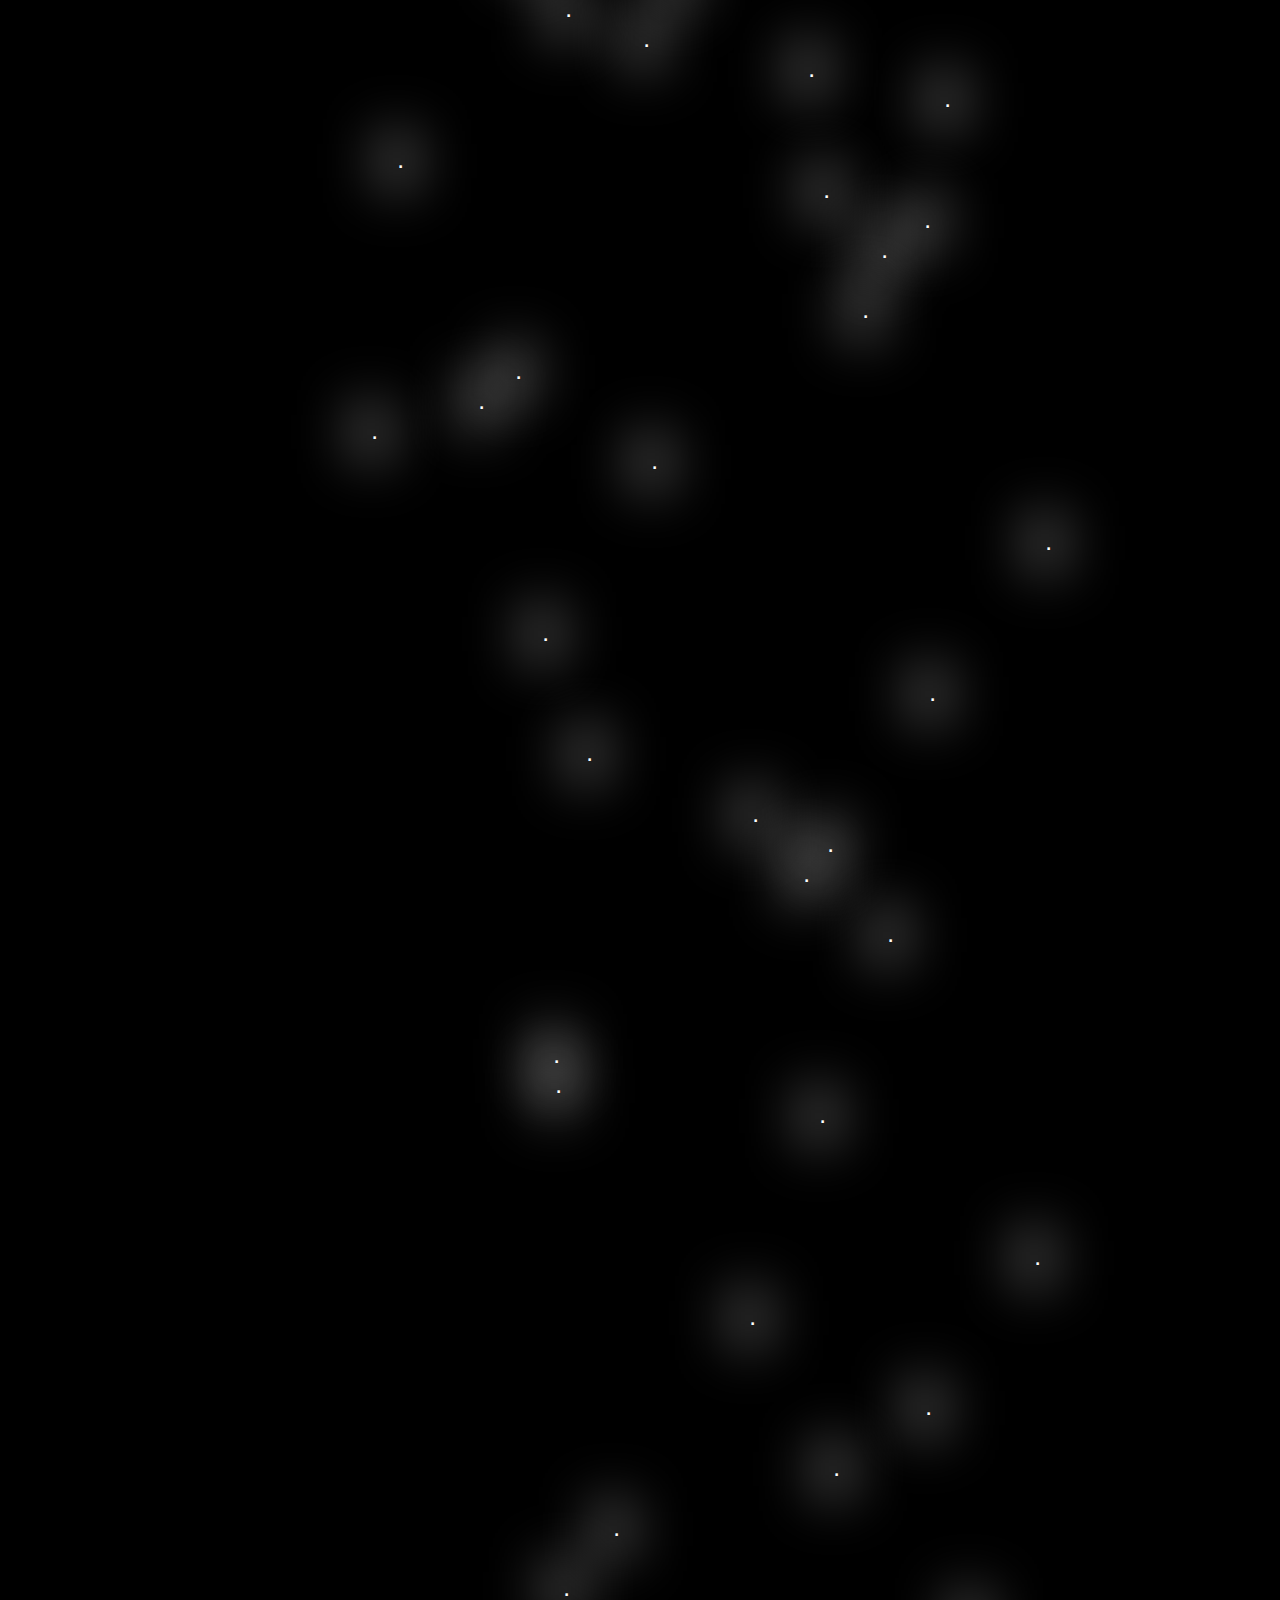
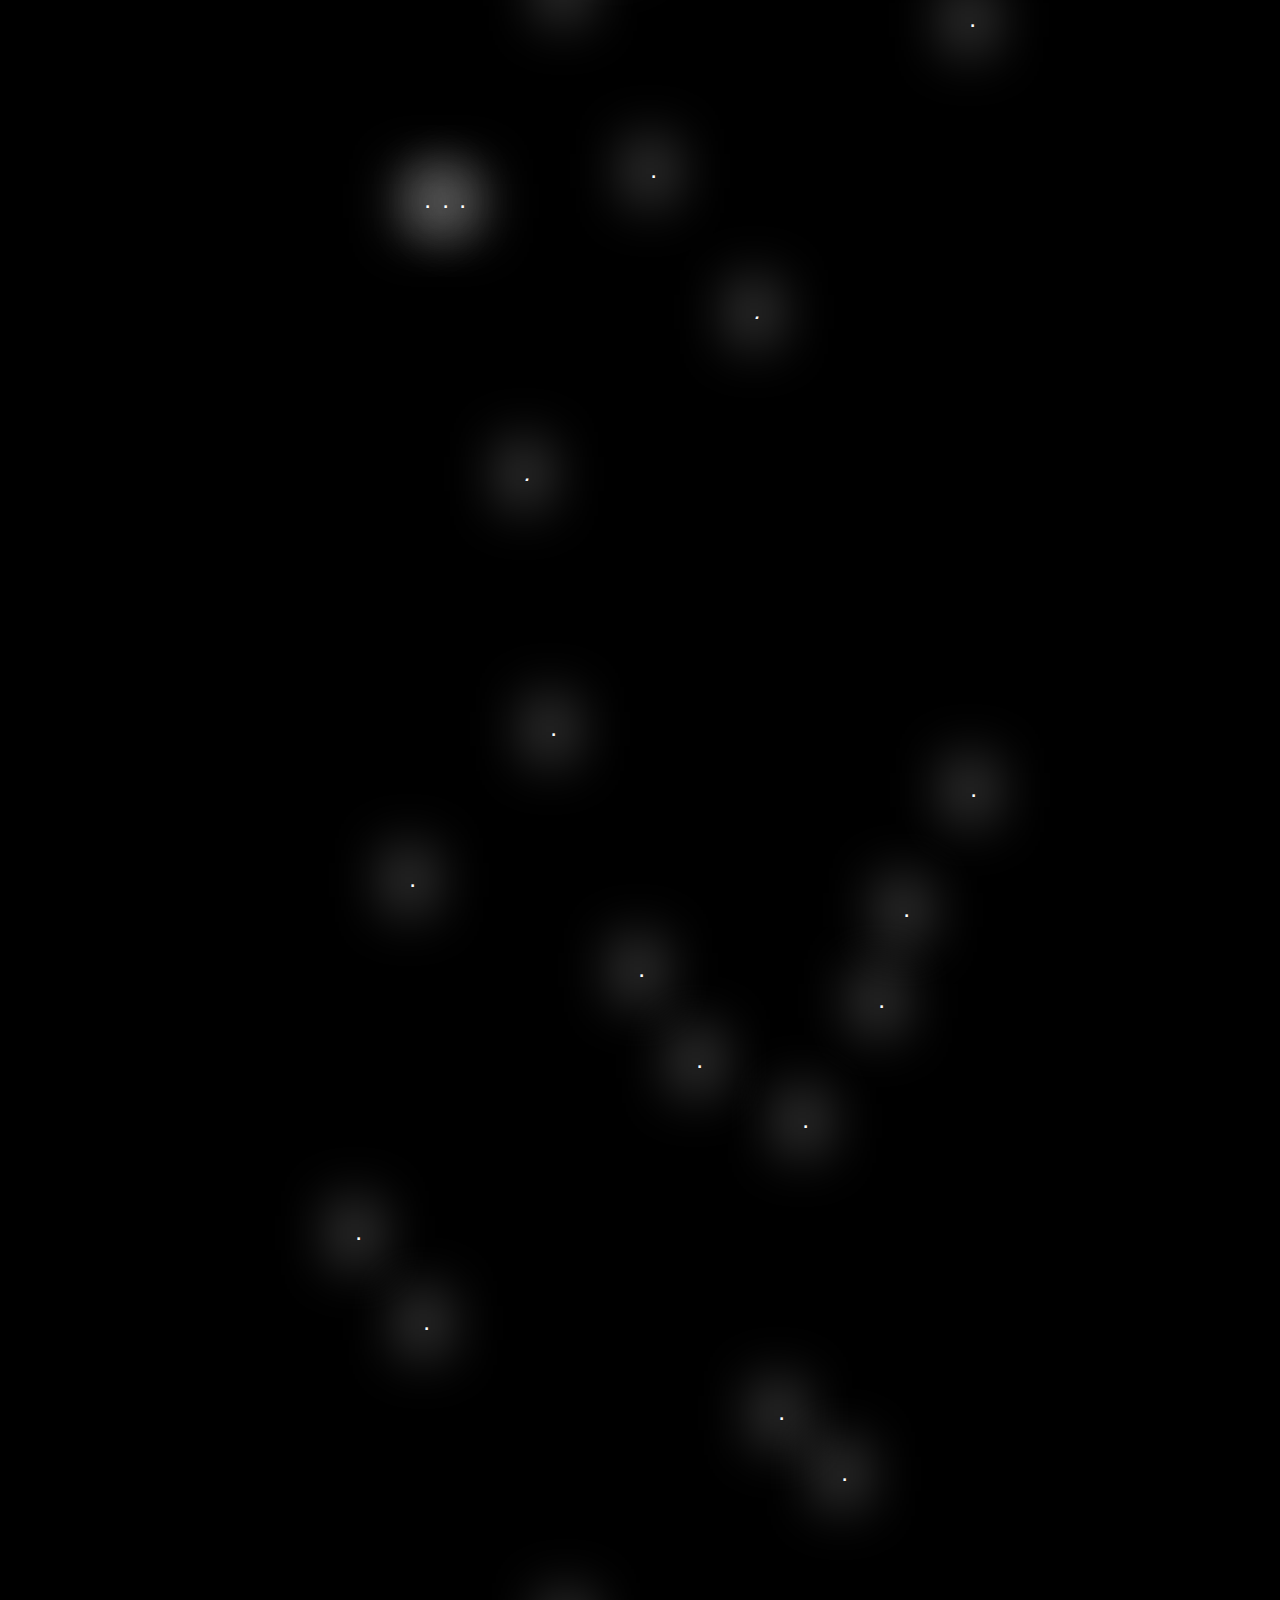
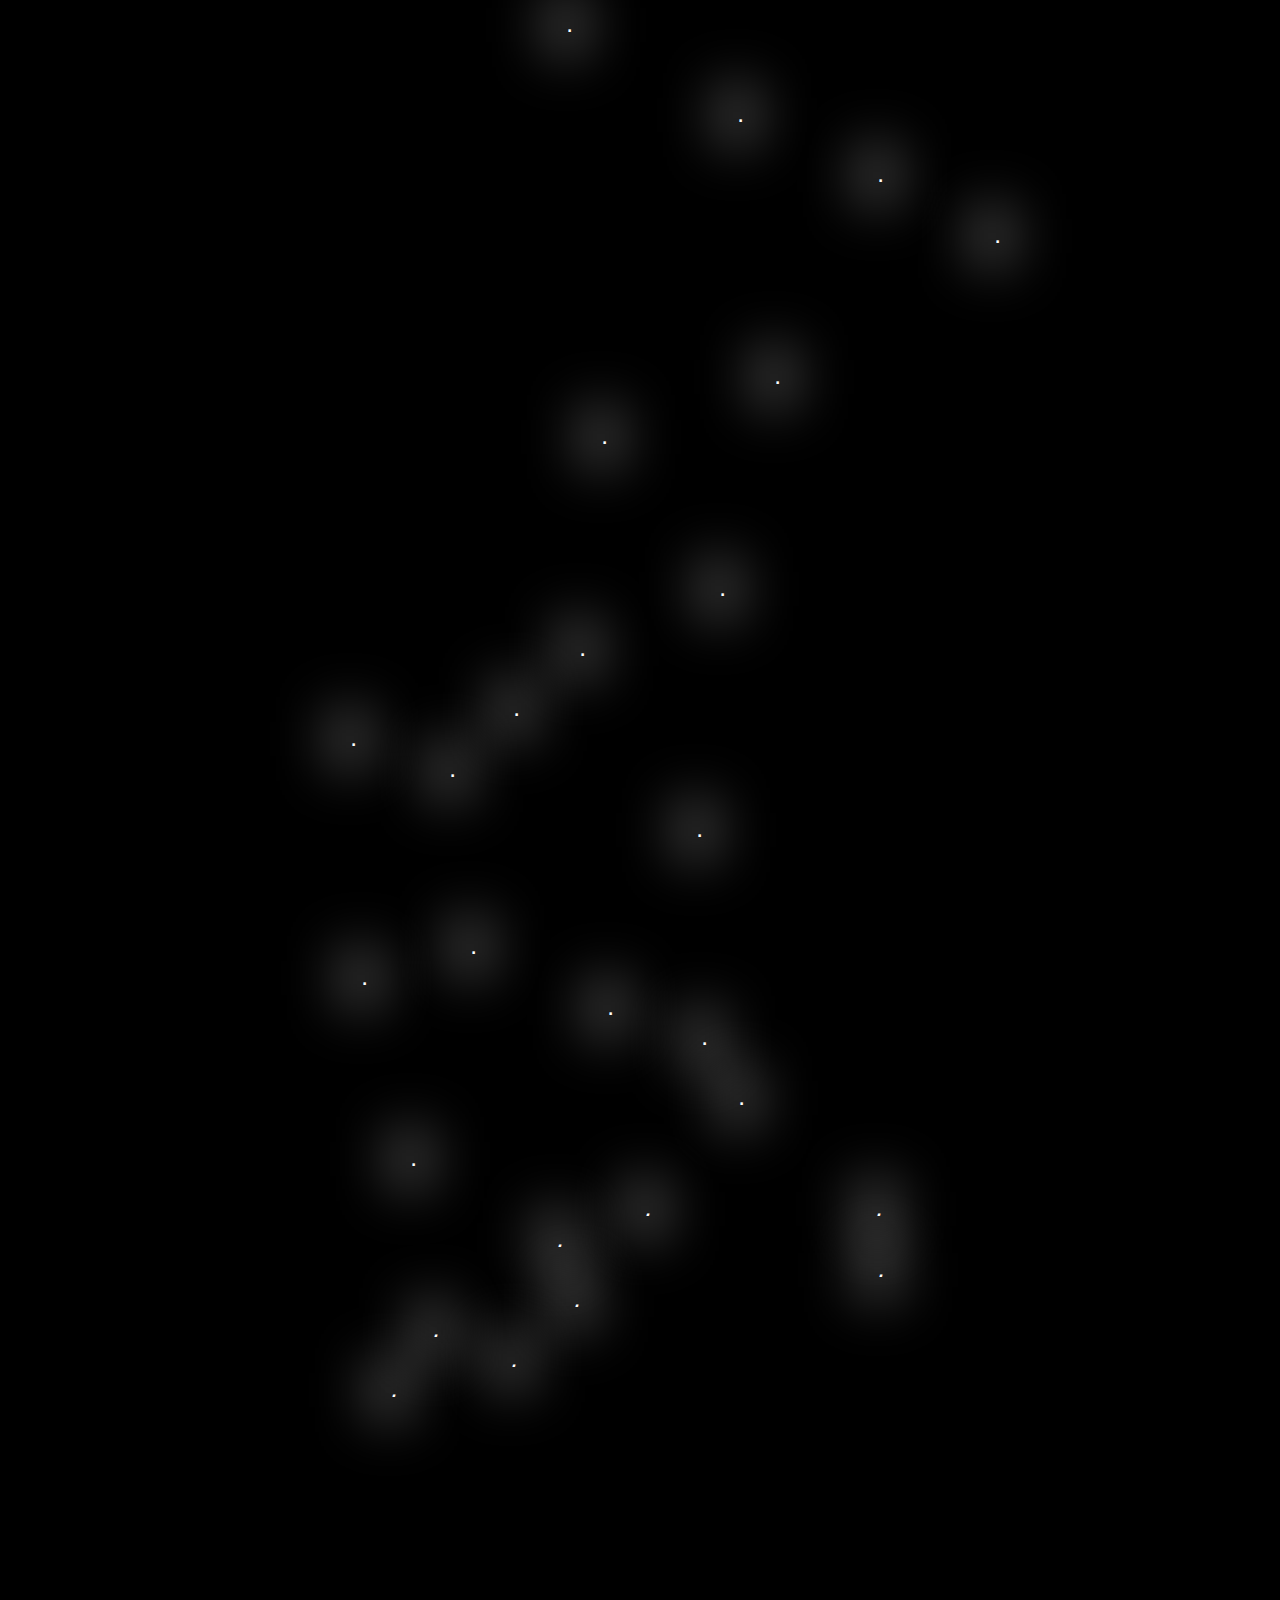
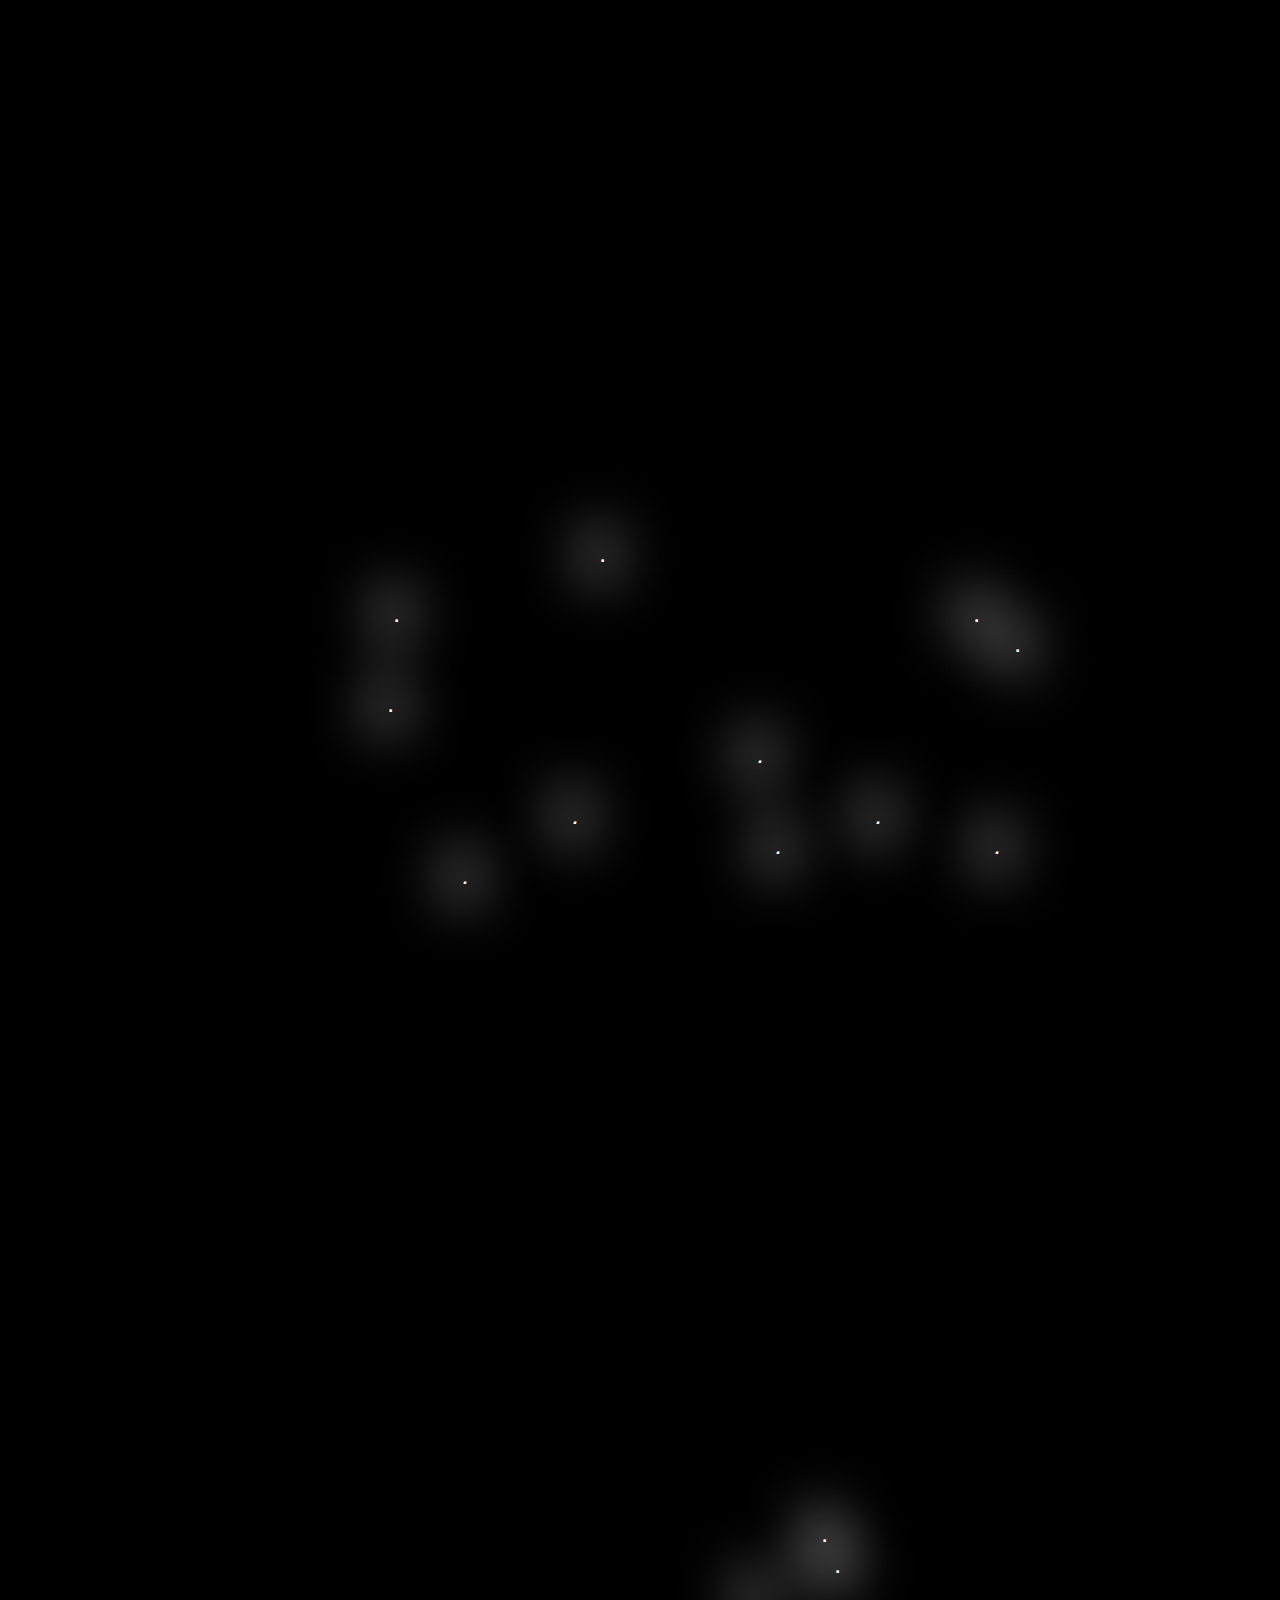
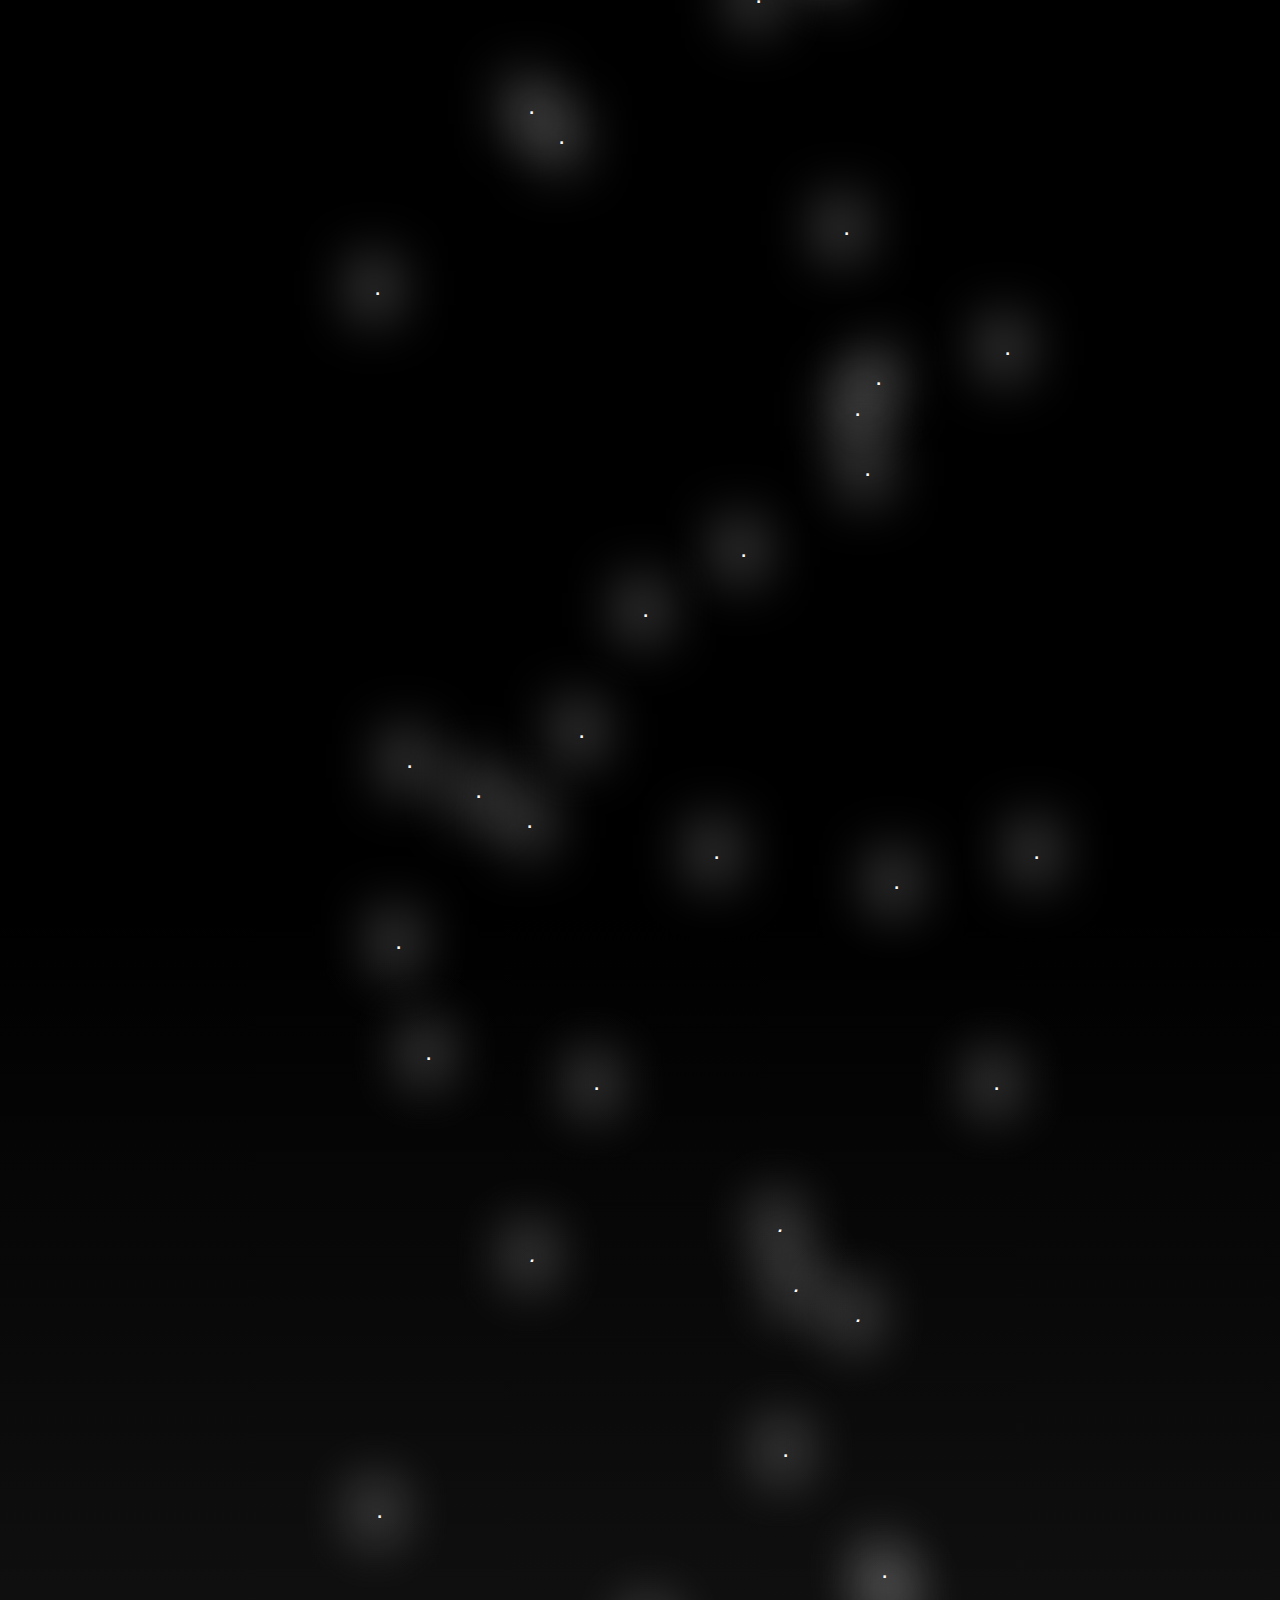
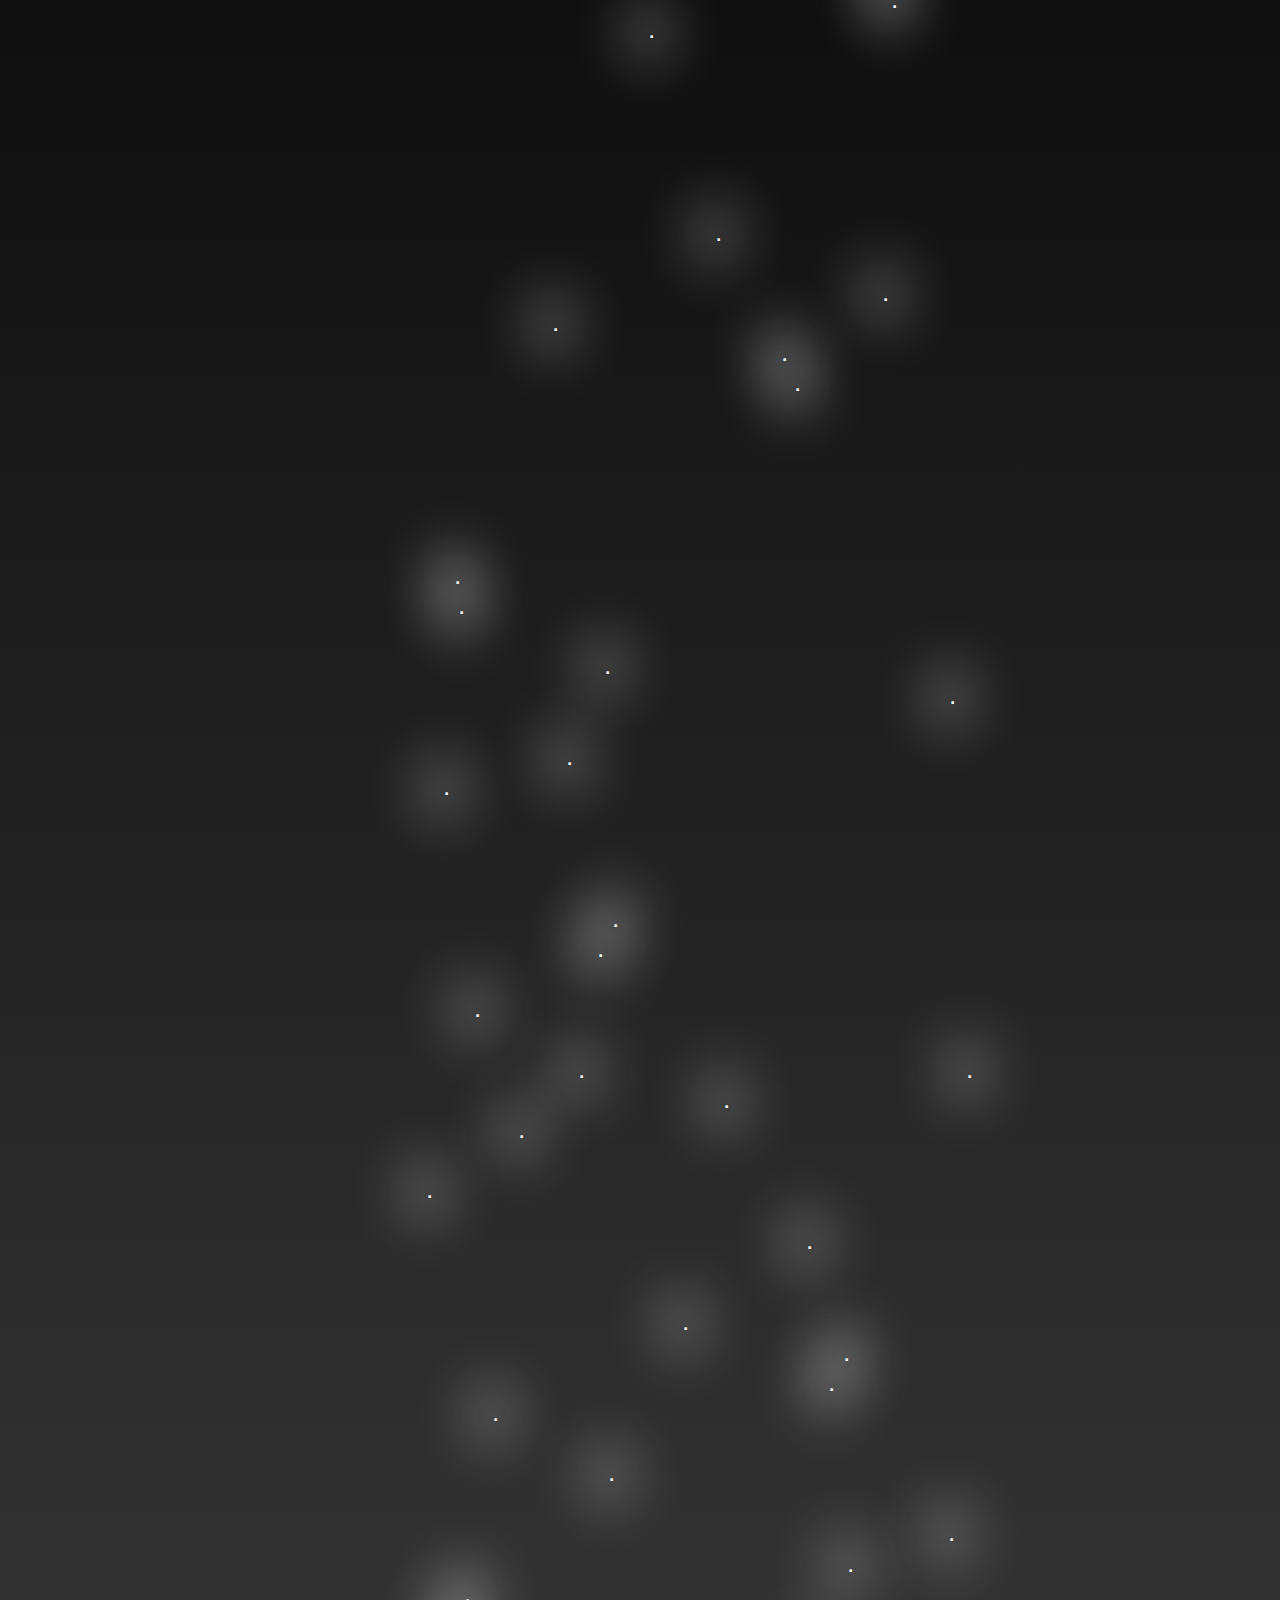
==== commit ccf7a496: "onclick" ====
--- a/index.html
+++ b/index.html
@@ -9,7 +9,7 @@
 </head>
 <body>
 <!-- partial:index.partial.html -->
-<body>
+<body onclick >
 
 
       <div class="top" id="top" style="font-size:1.8em; line-height: 1em; position: fixed;">
@@ -425,6 +425,8 @@
 
 
                   </div>
+
+                    <br />
 
                   <div id="content-Epilogue" class="Epilogue">
                     <span style="font-size:1.5em; padding-top: 1em;">4<span class="dot Epilogue">.</span>	Epilogue</span>
@@ -587,6 +589,21 @@
 
 
 
+// var targetWidth = 768;
+// if ( $(window).width() &gt;= targetWidth) {
+//   //Add your javascript for screens wider than or equal to 768 here
+// }
+// else {
+//   //Add your javascript for screens smaller than 768 here
+//   document.getElementById("big").addEventListener("click", myFunction);
+//
+//   function lightUp() {
+//     document.getElementById("big").style.opacity= "1";
+//     document.getElementsByClassName("fill").style.transition= "0.5s all";
+//     document.getElementsByClassName("fill").style.transition-delay= "3s";
+//   }
+// }
+
 
 
 
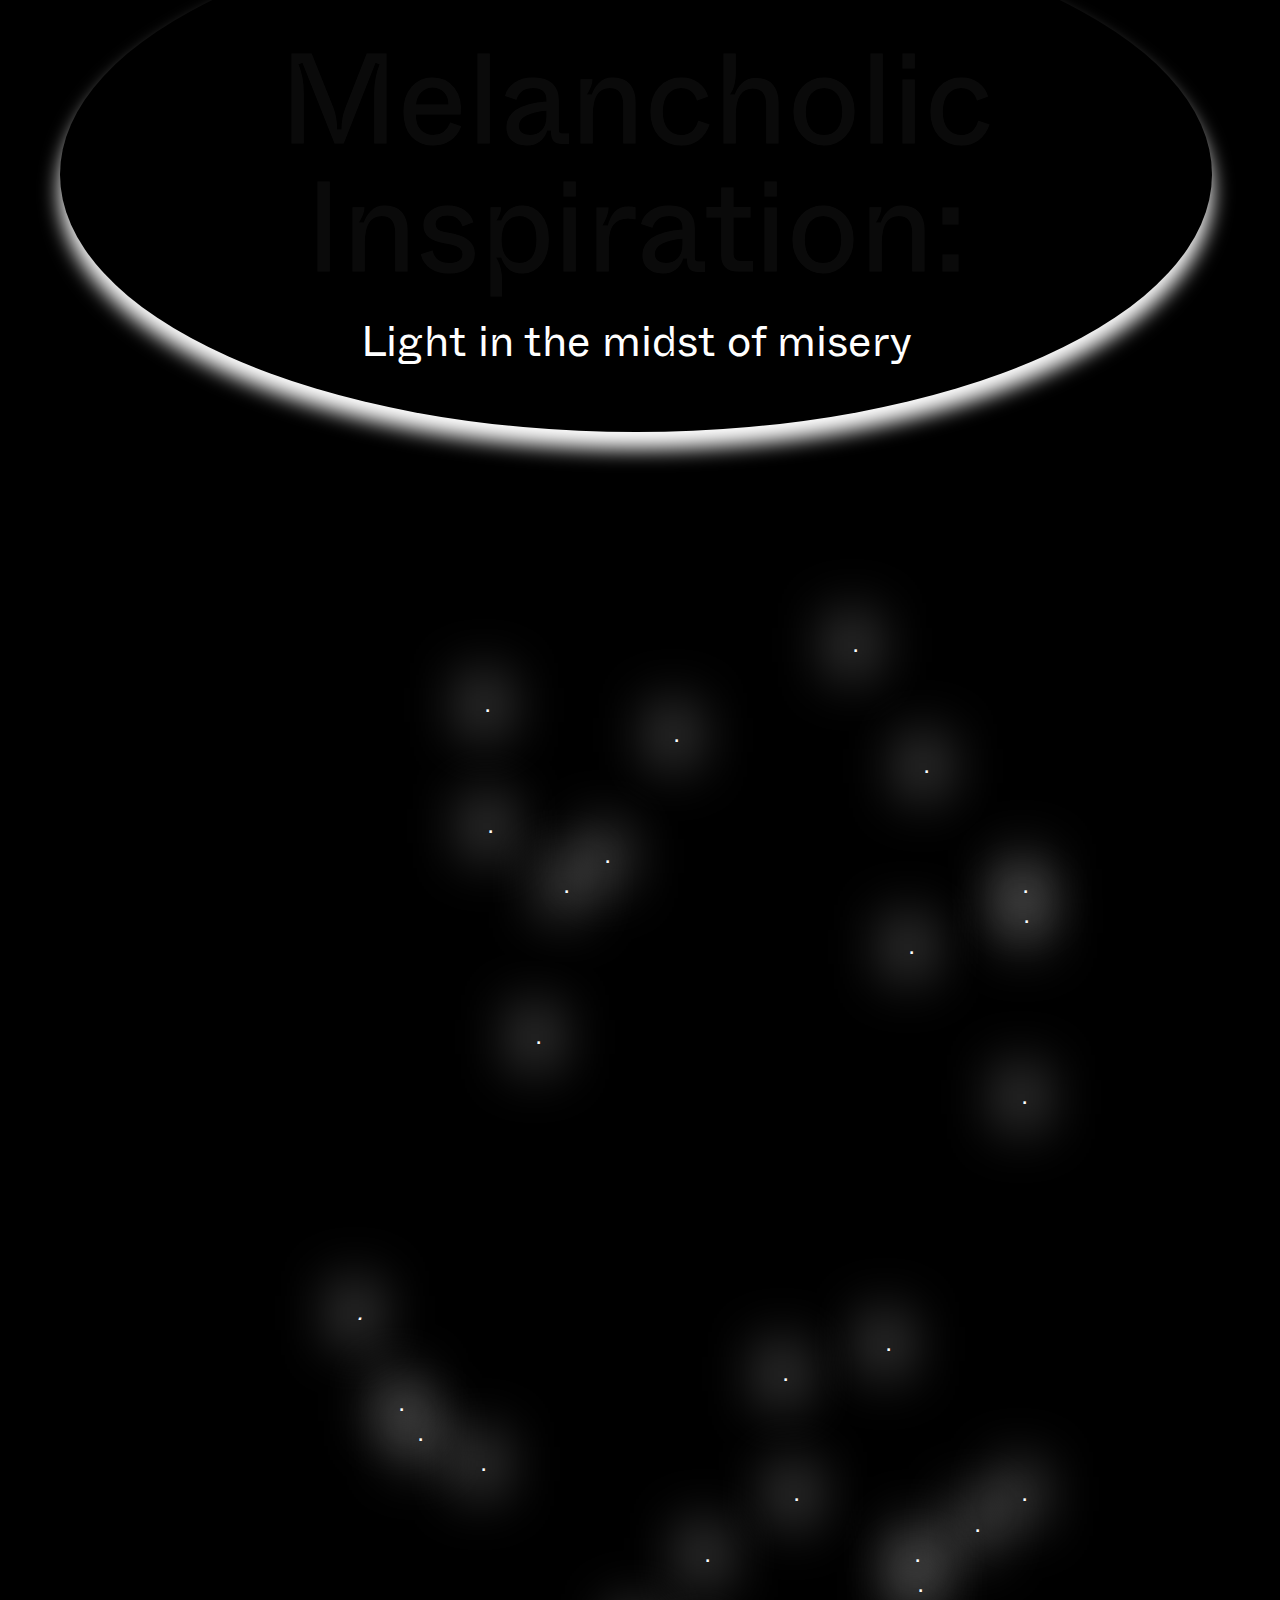
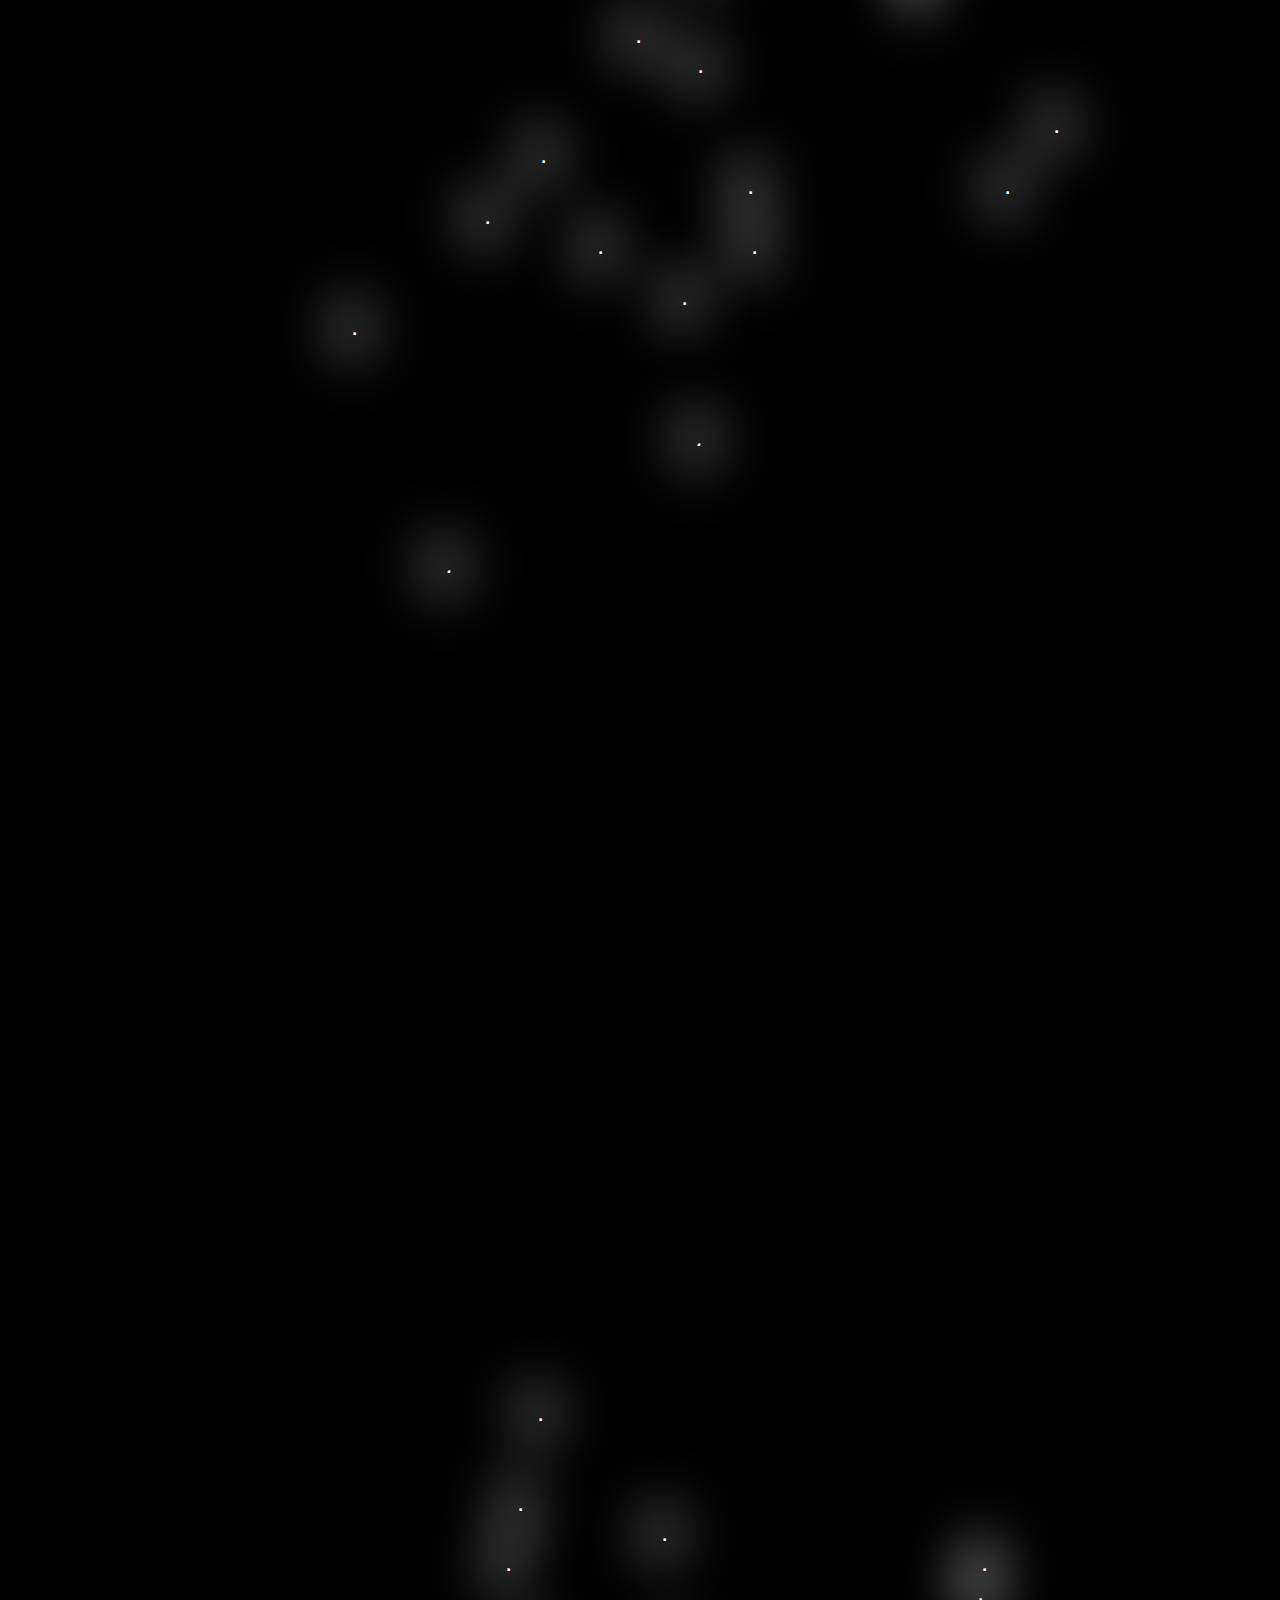
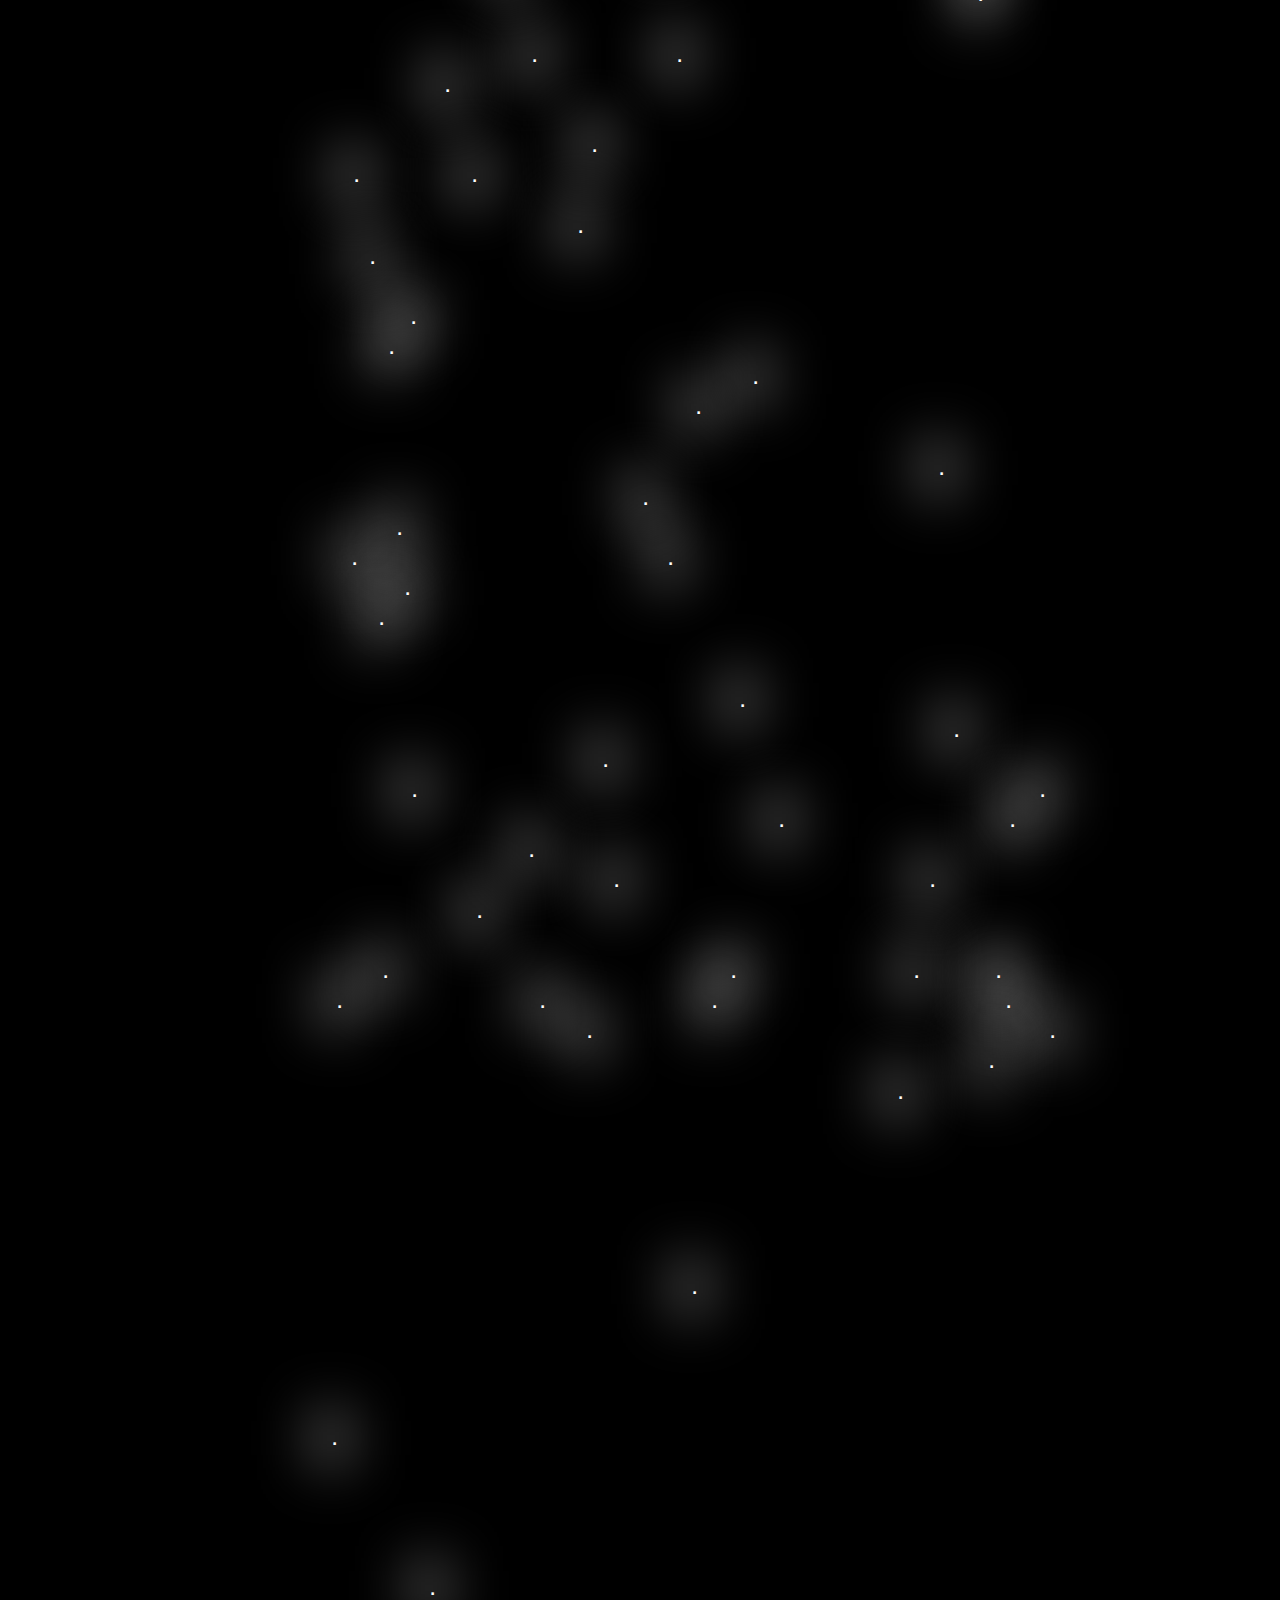
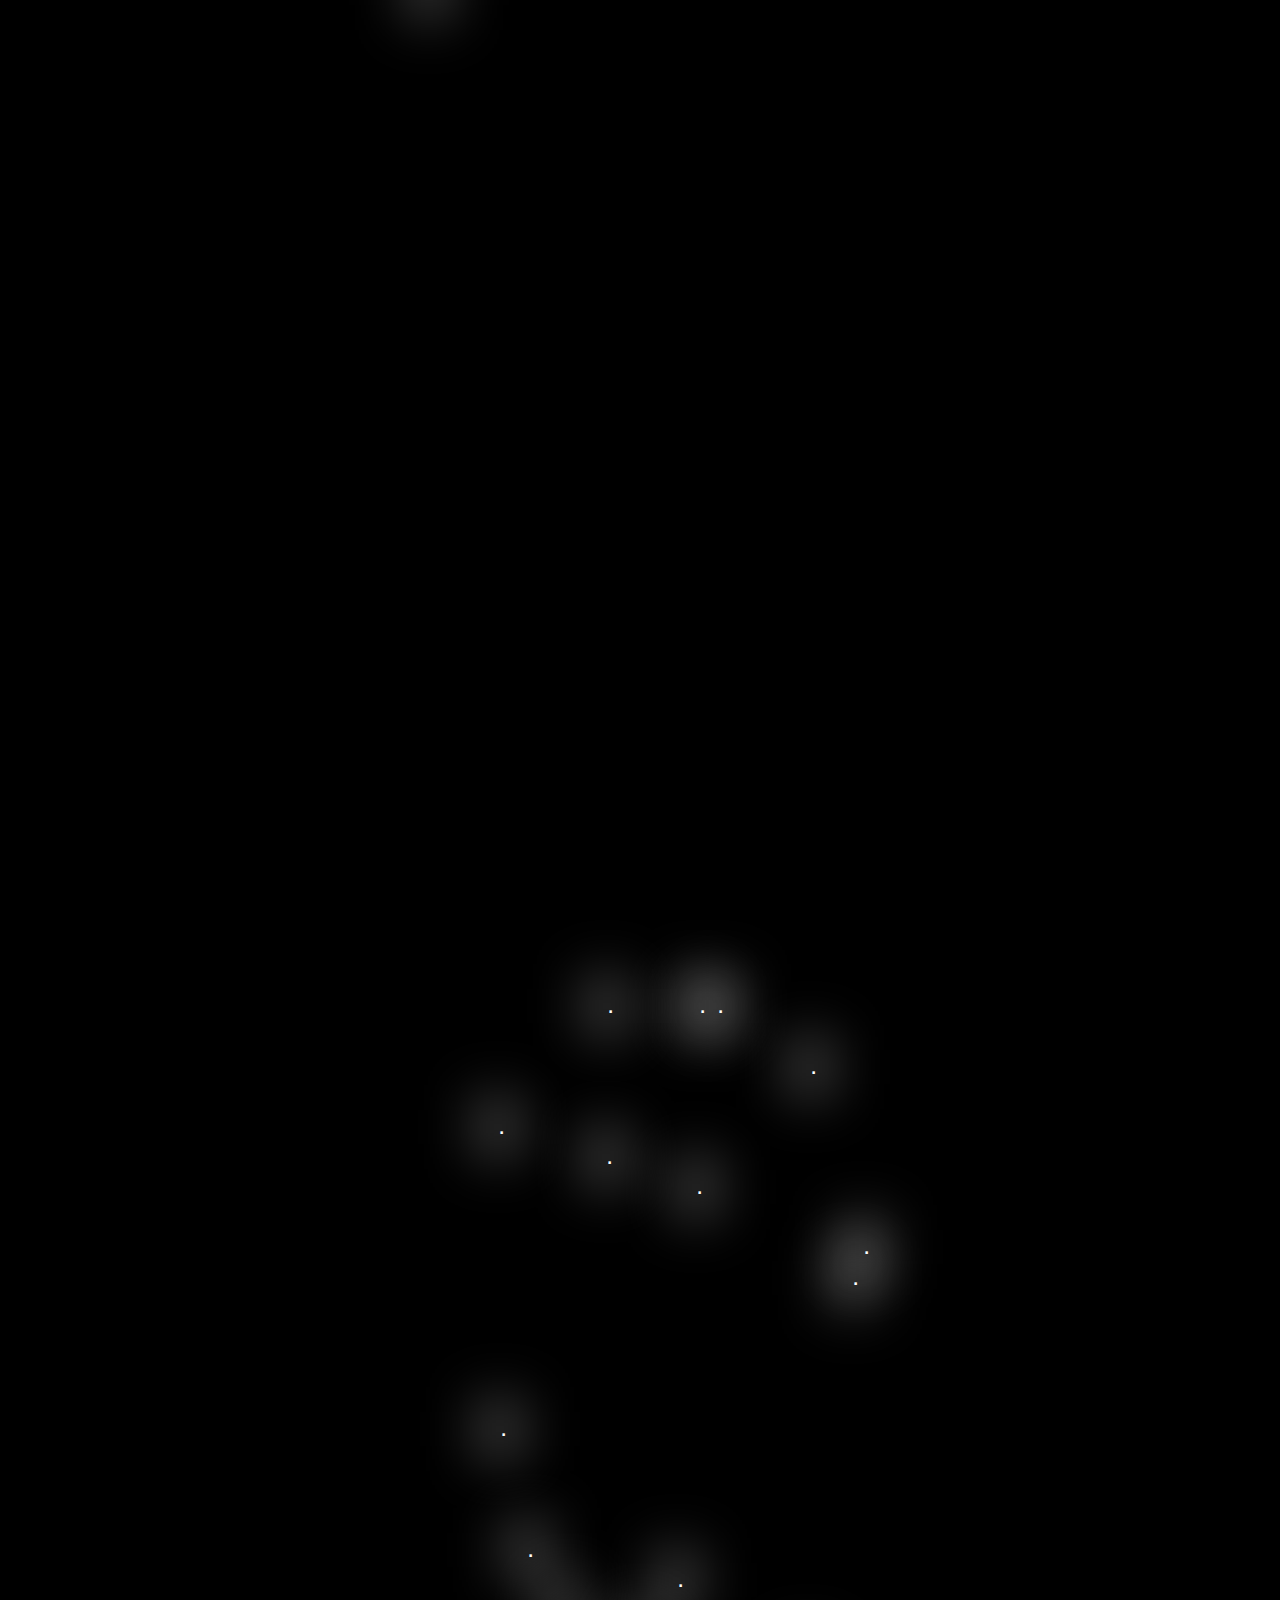
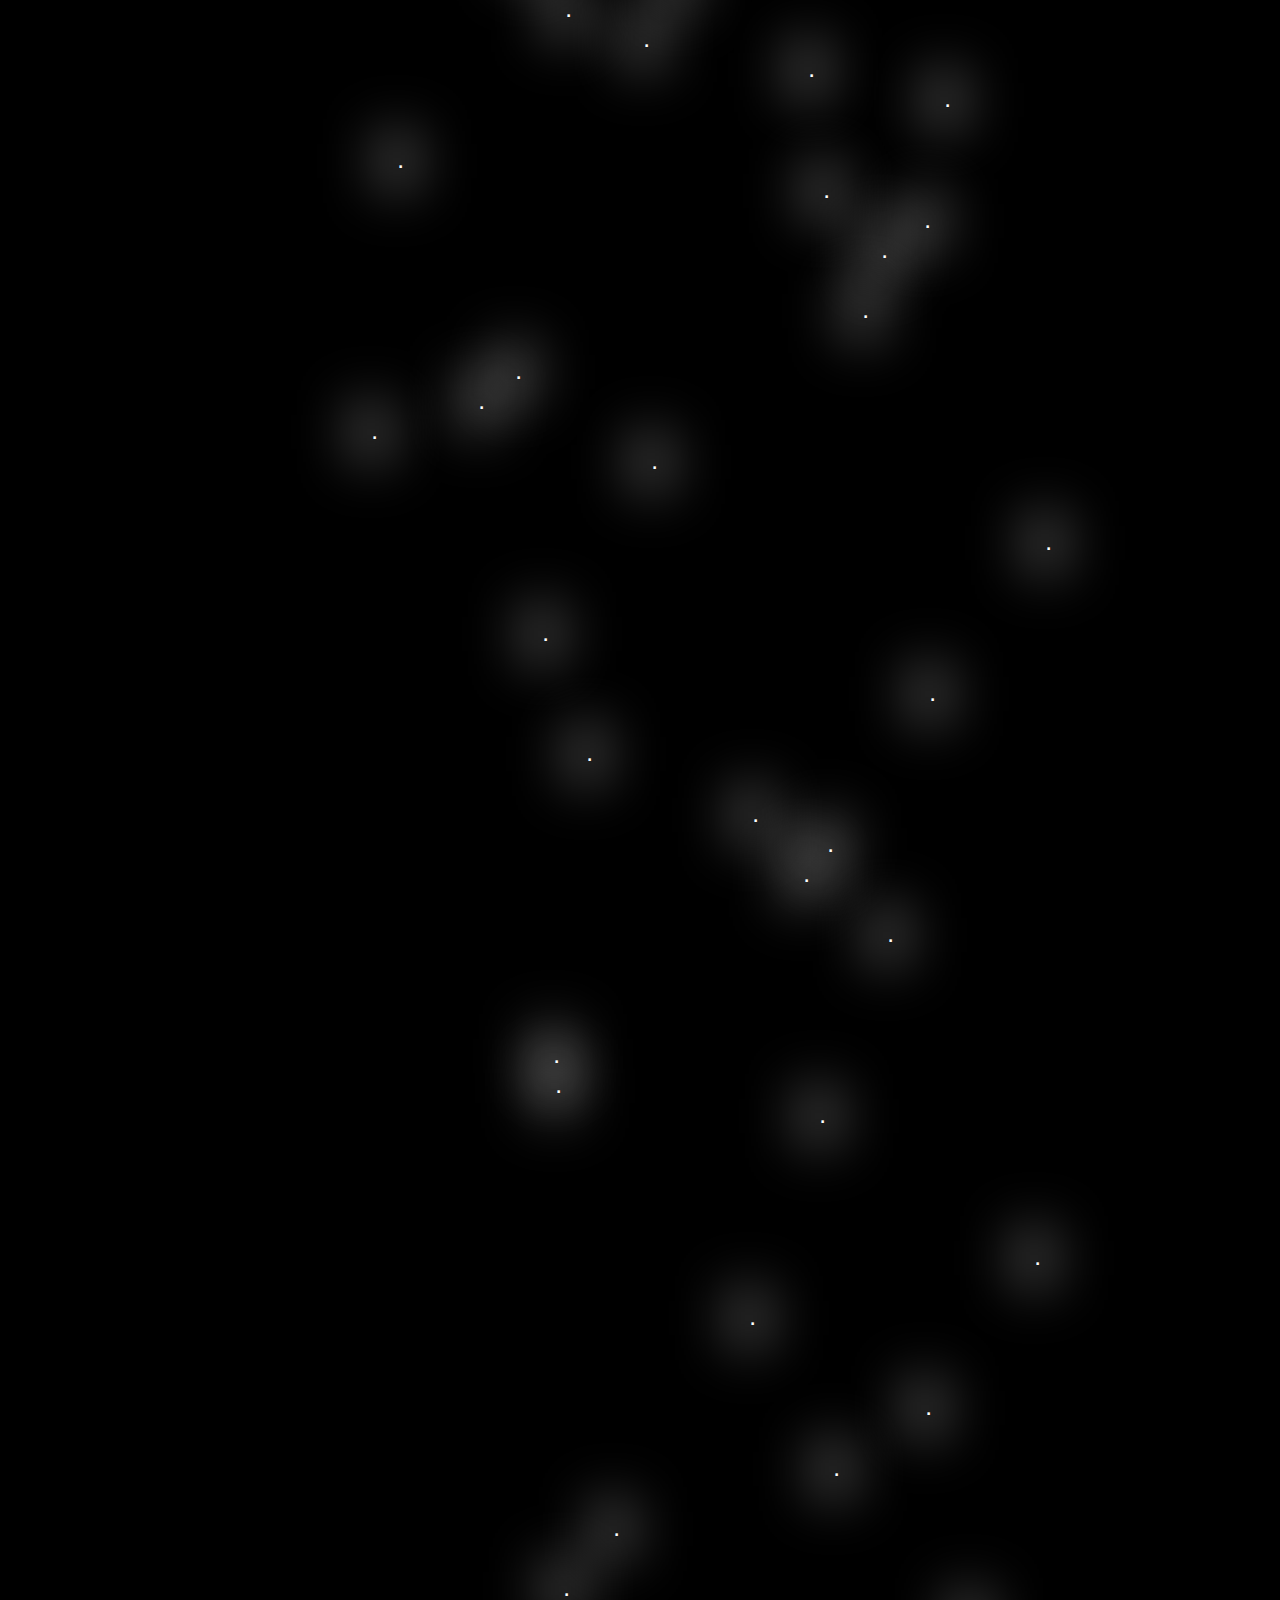
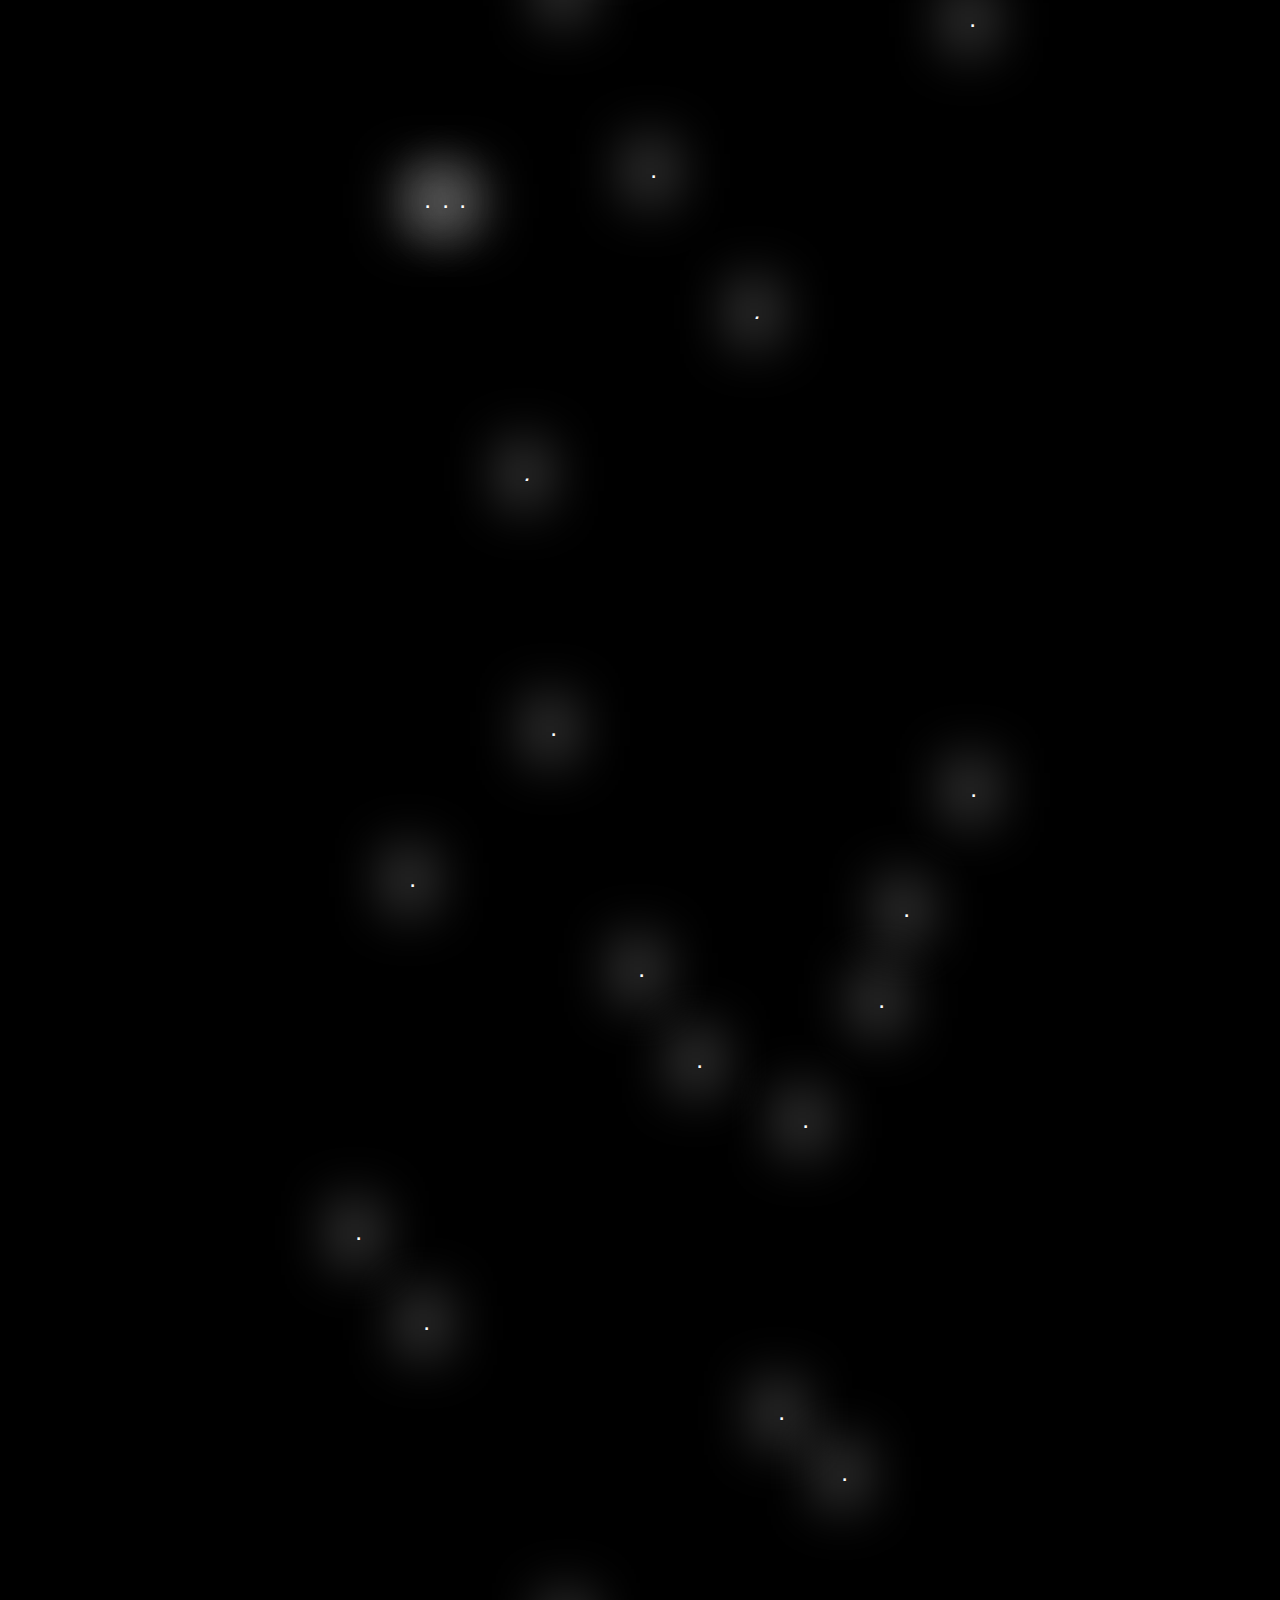
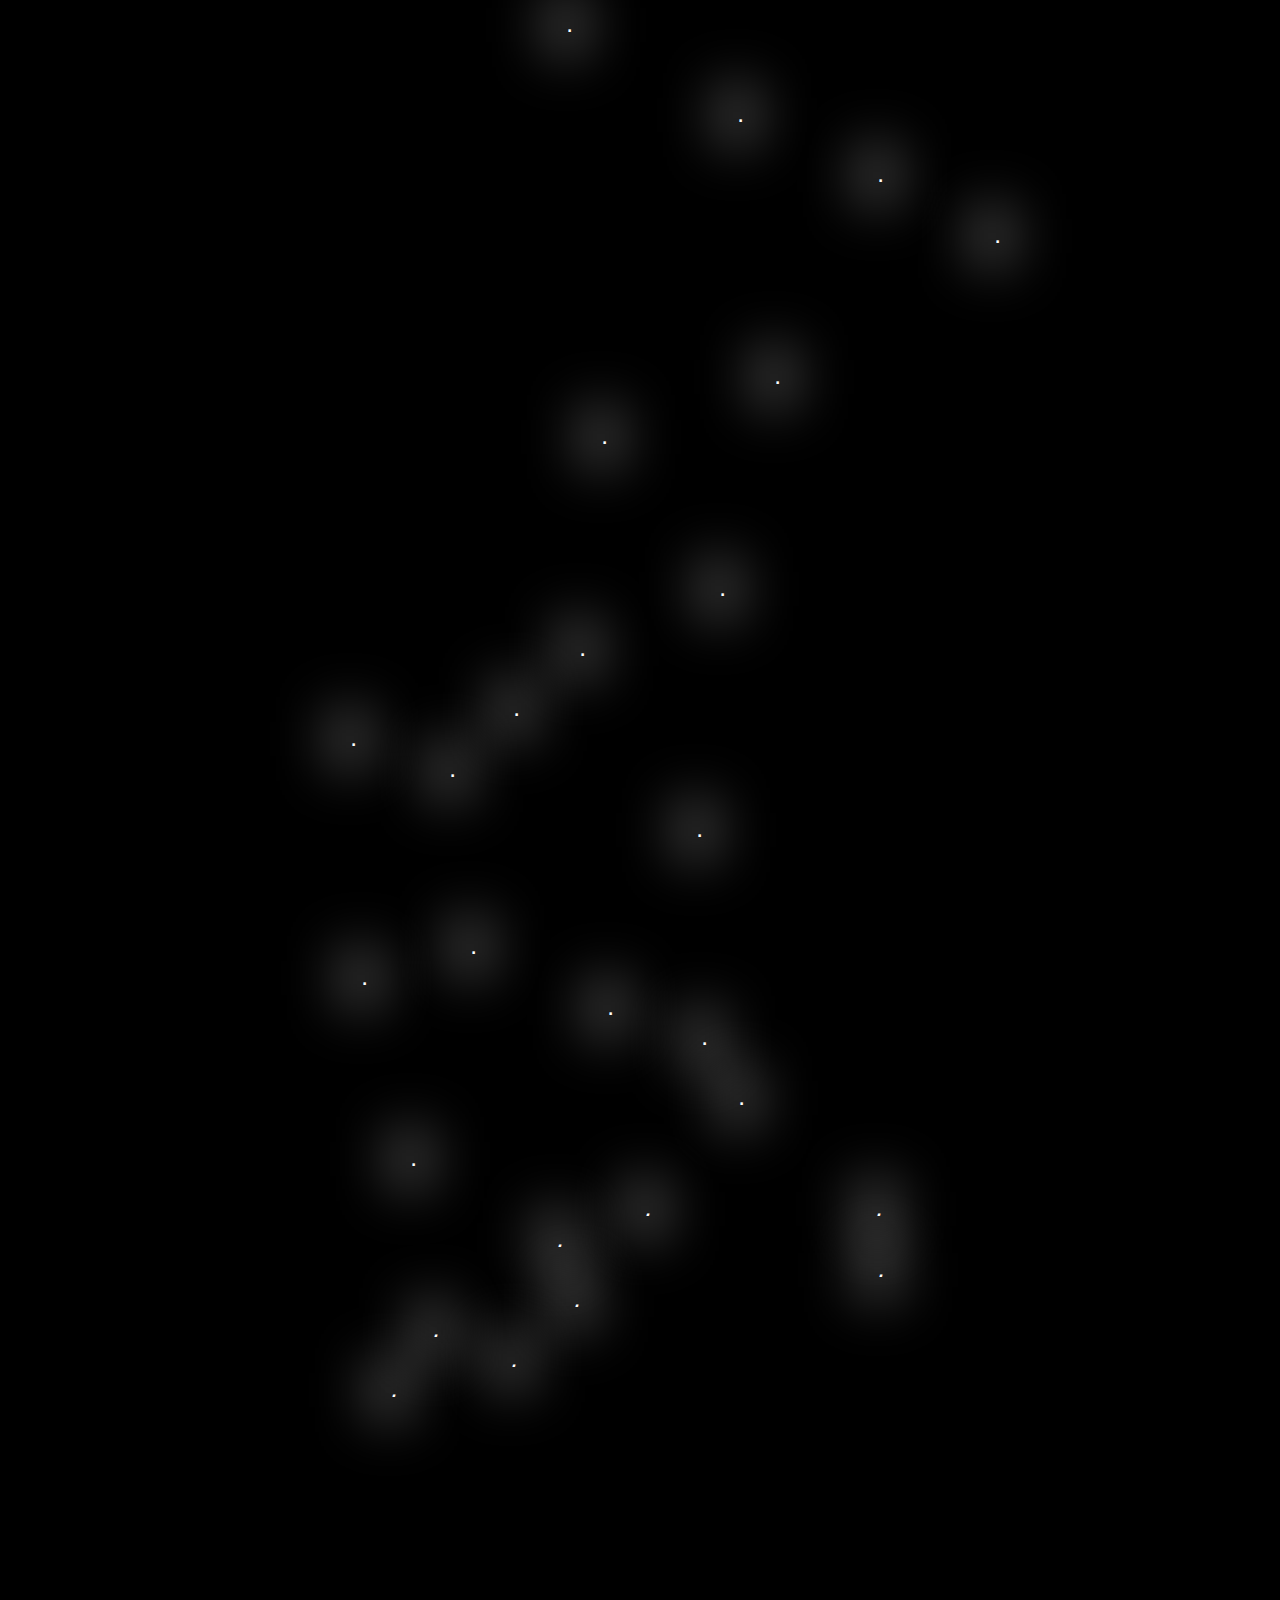
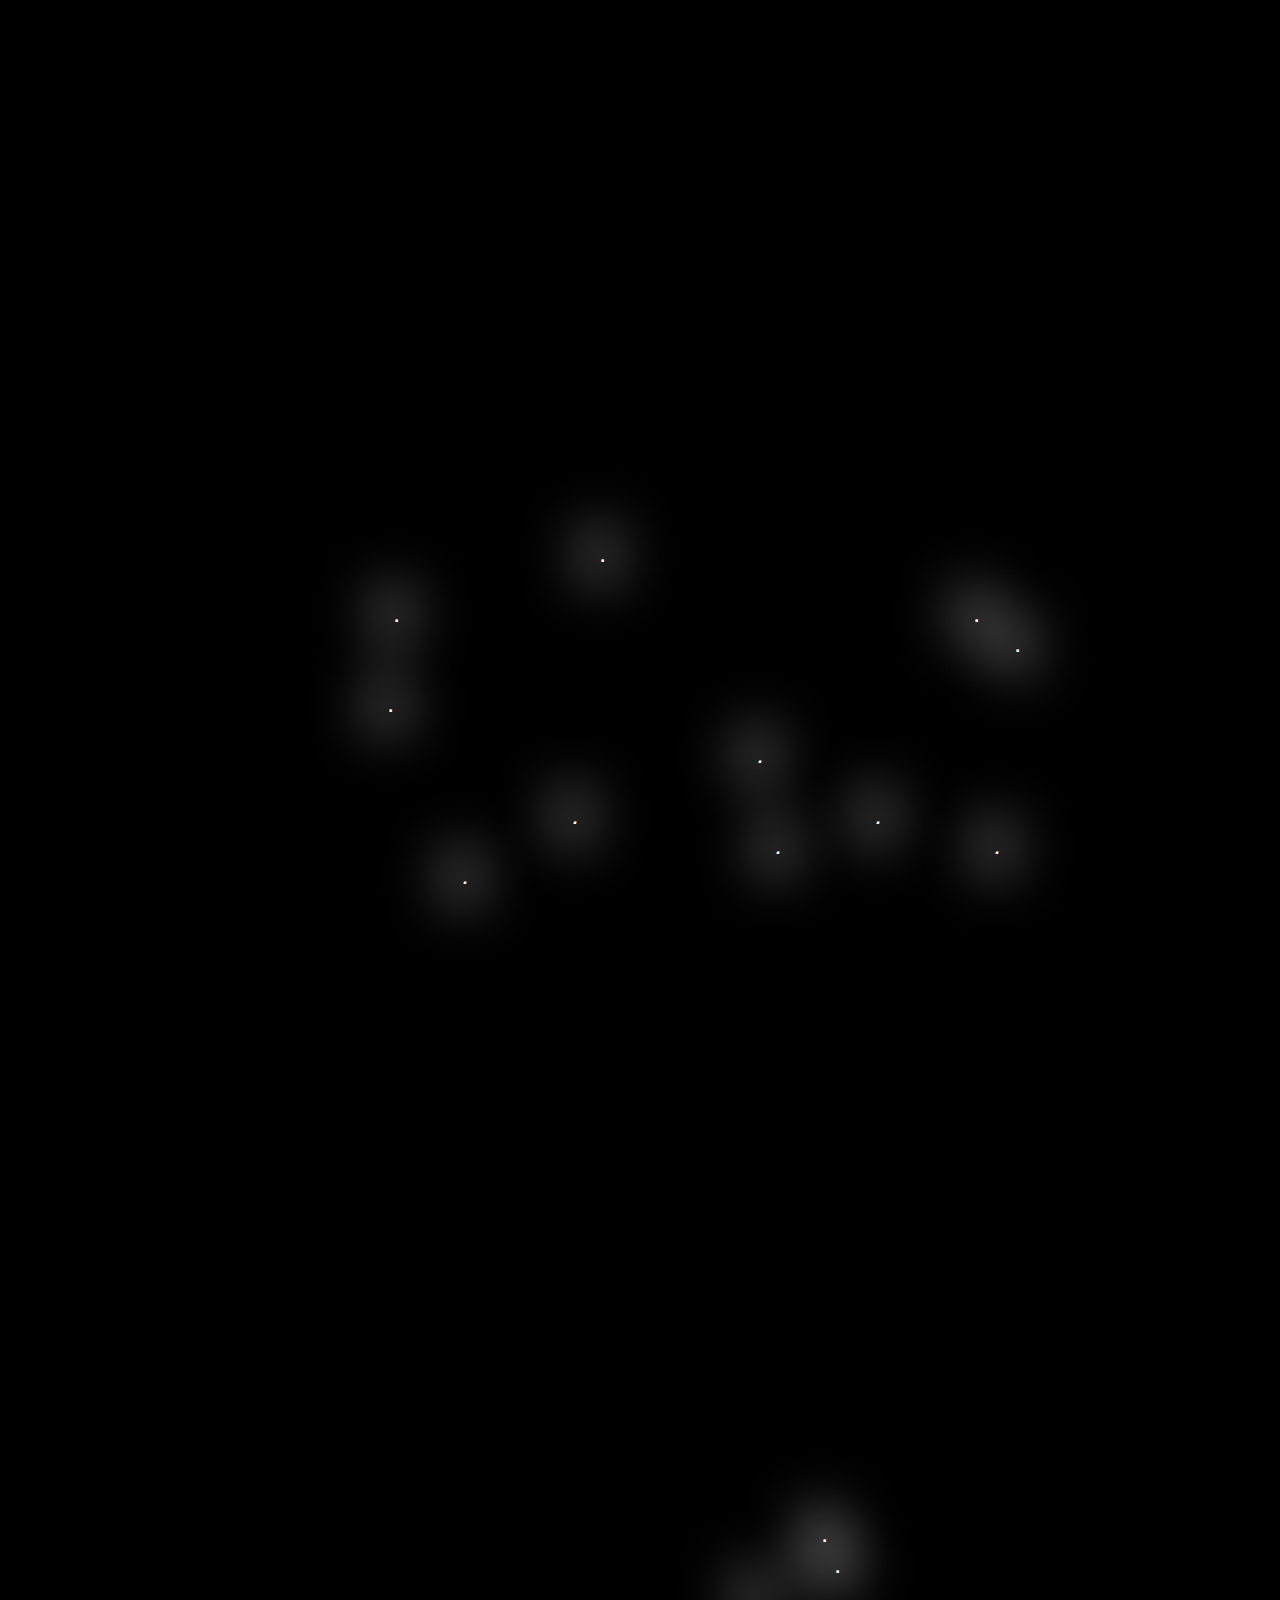
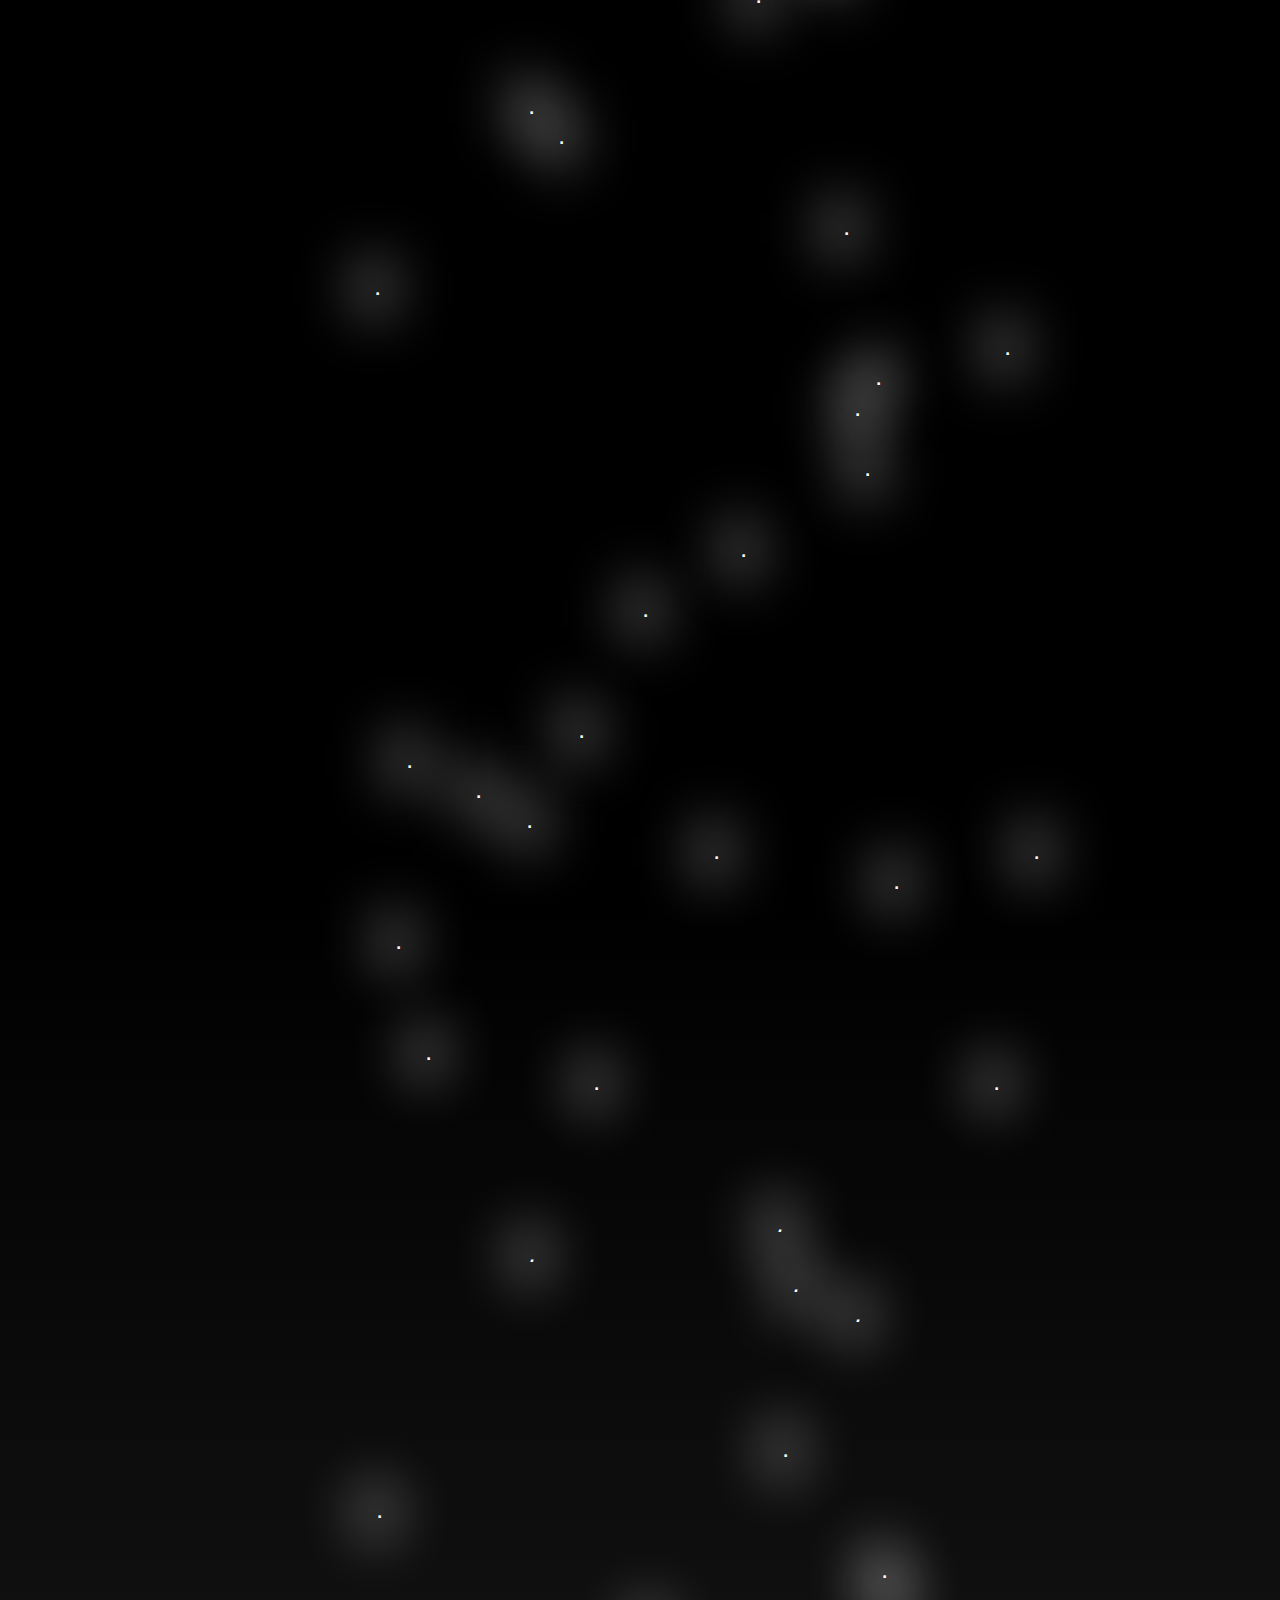
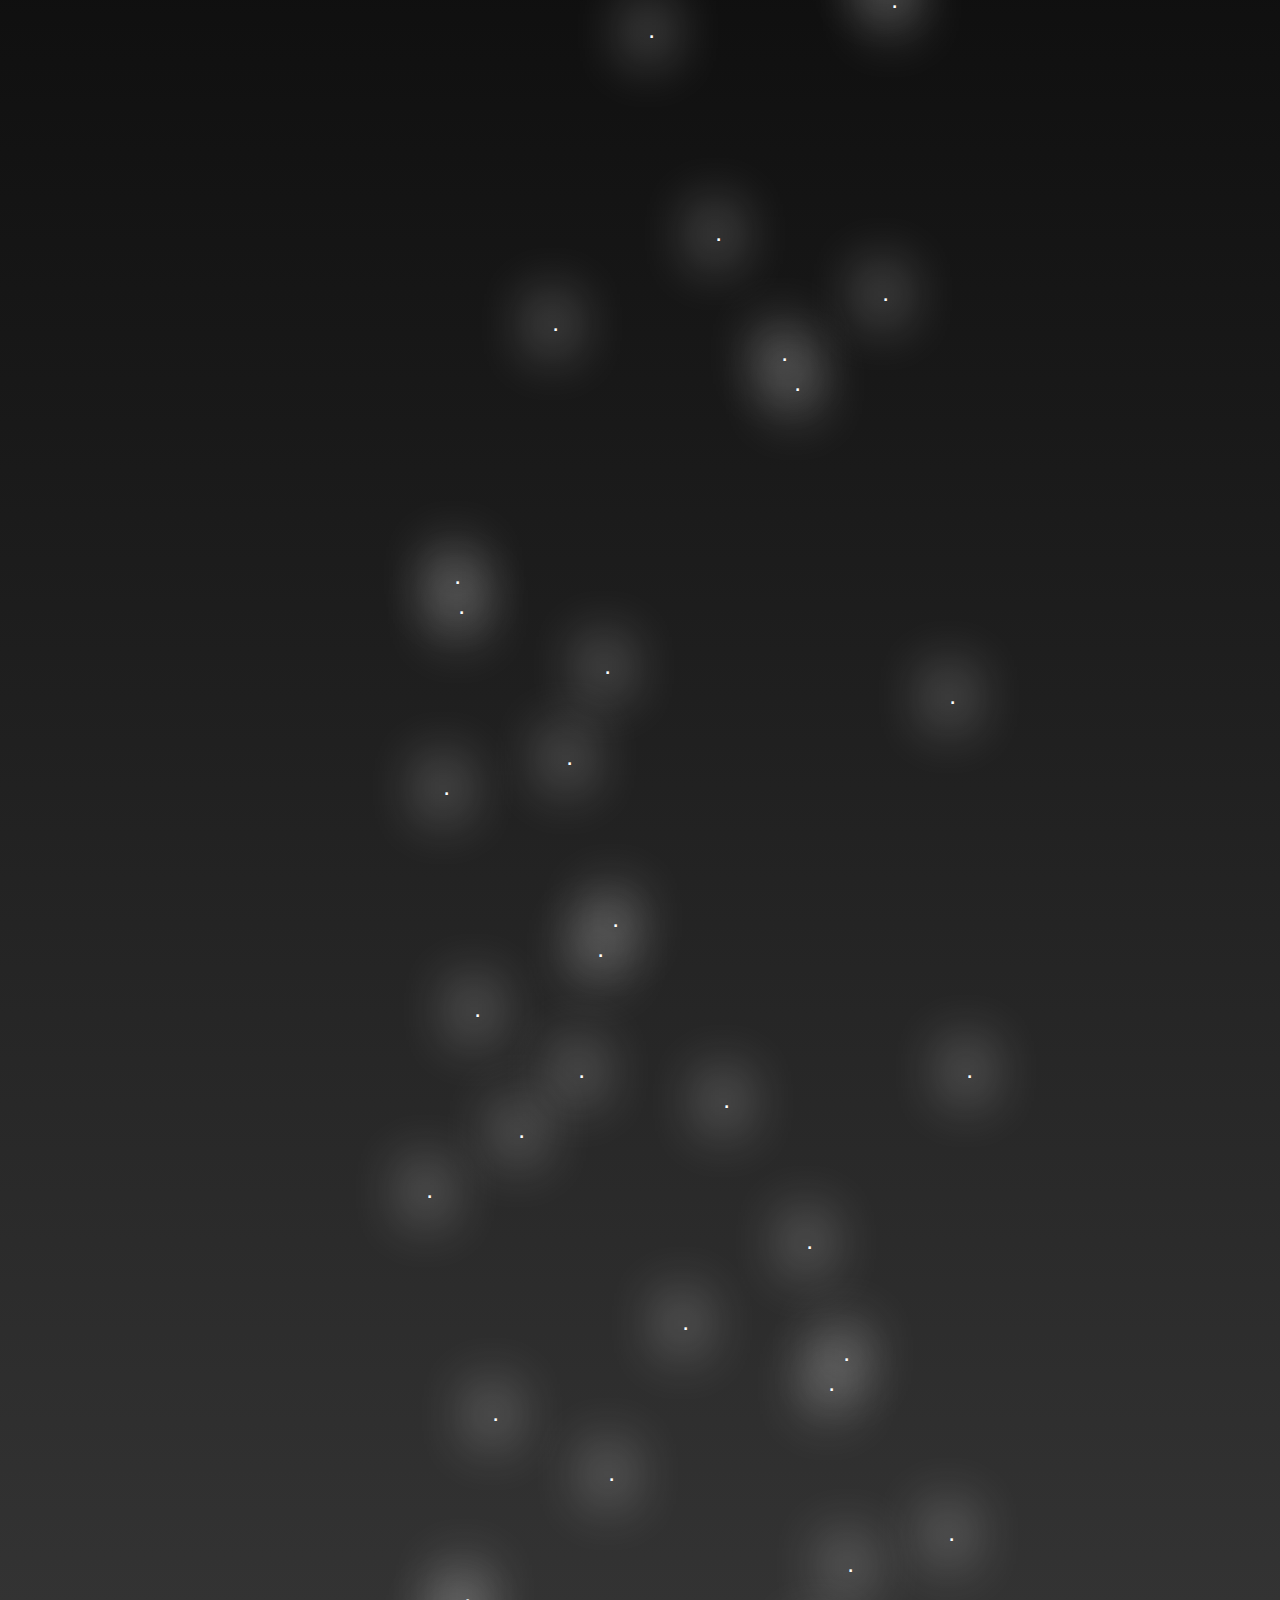
==== commit 0a57f74d: "Revert "onclick"" ====
--- a/index.html
+++ b/index.html
@@ -1,5 +1,5 @@
 <!DOCTYPE html>
-<html lang="en" >
+<html ontouchmove lang="en" >
 <head>
   <meta charset="UTF-8">
   <meta name="viewport" content="width=device-width, initial-scale=1">
@@ -9,7 +9,7 @@
 </head>
 <body>
 <!-- partial:index.partial.html -->
-<body onclick >
+<body>
 
 
       <div class="top" id="top" style="font-size:1.8em; line-height: 1em; position: fixed;">
@@ -425,8 +425,6 @@
 
 
                   </div>
-
-                    <br />
 
                   <div id="content-Epilogue" class="Epilogue">
                     <span style="font-size:1.5em; padding-top: 1em;">4<span class="dot Epilogue">.</span>	Epilogue</span>
@@ -589,21 +587,6 @@
 
 
 
-// var targetWidth = 768;
-// if ( $(window).width() &gt;= targetWidth) {
-//   //Add your javascript for screens wider than or equal to 768 here
-// }
-// else {
-//   //Add your javascript for screens smaller than 768 here
-//   document.getElementById("big").addEventListener("click", myFunction);
-//
-//   function lightUp() {
-//     document.getElementById("big").style.opacity= "1";
-//     document.getElementsByClassName("fill").style.transition= "0.5s all";
-//     document.getElementsByClassName("fill").style.transition-delay= "3s";
-//   }
-// }
-
 
 
 
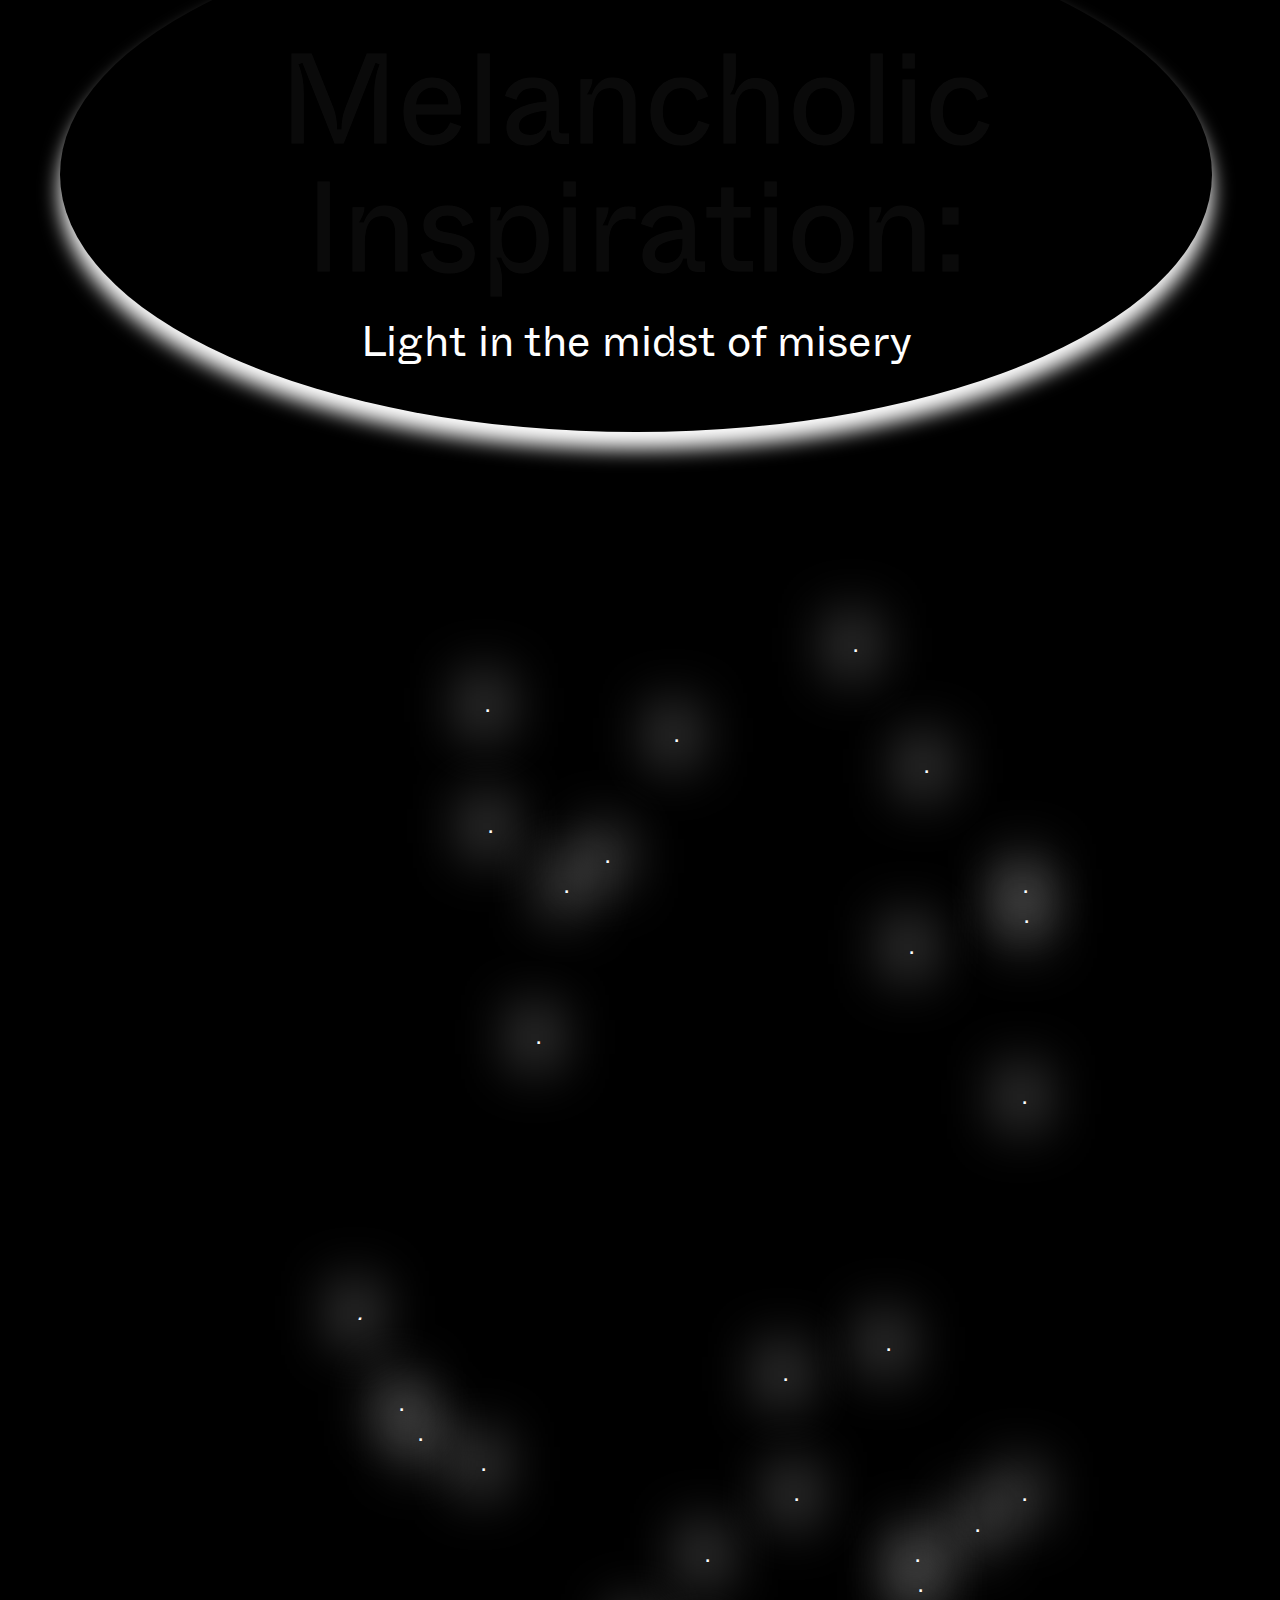
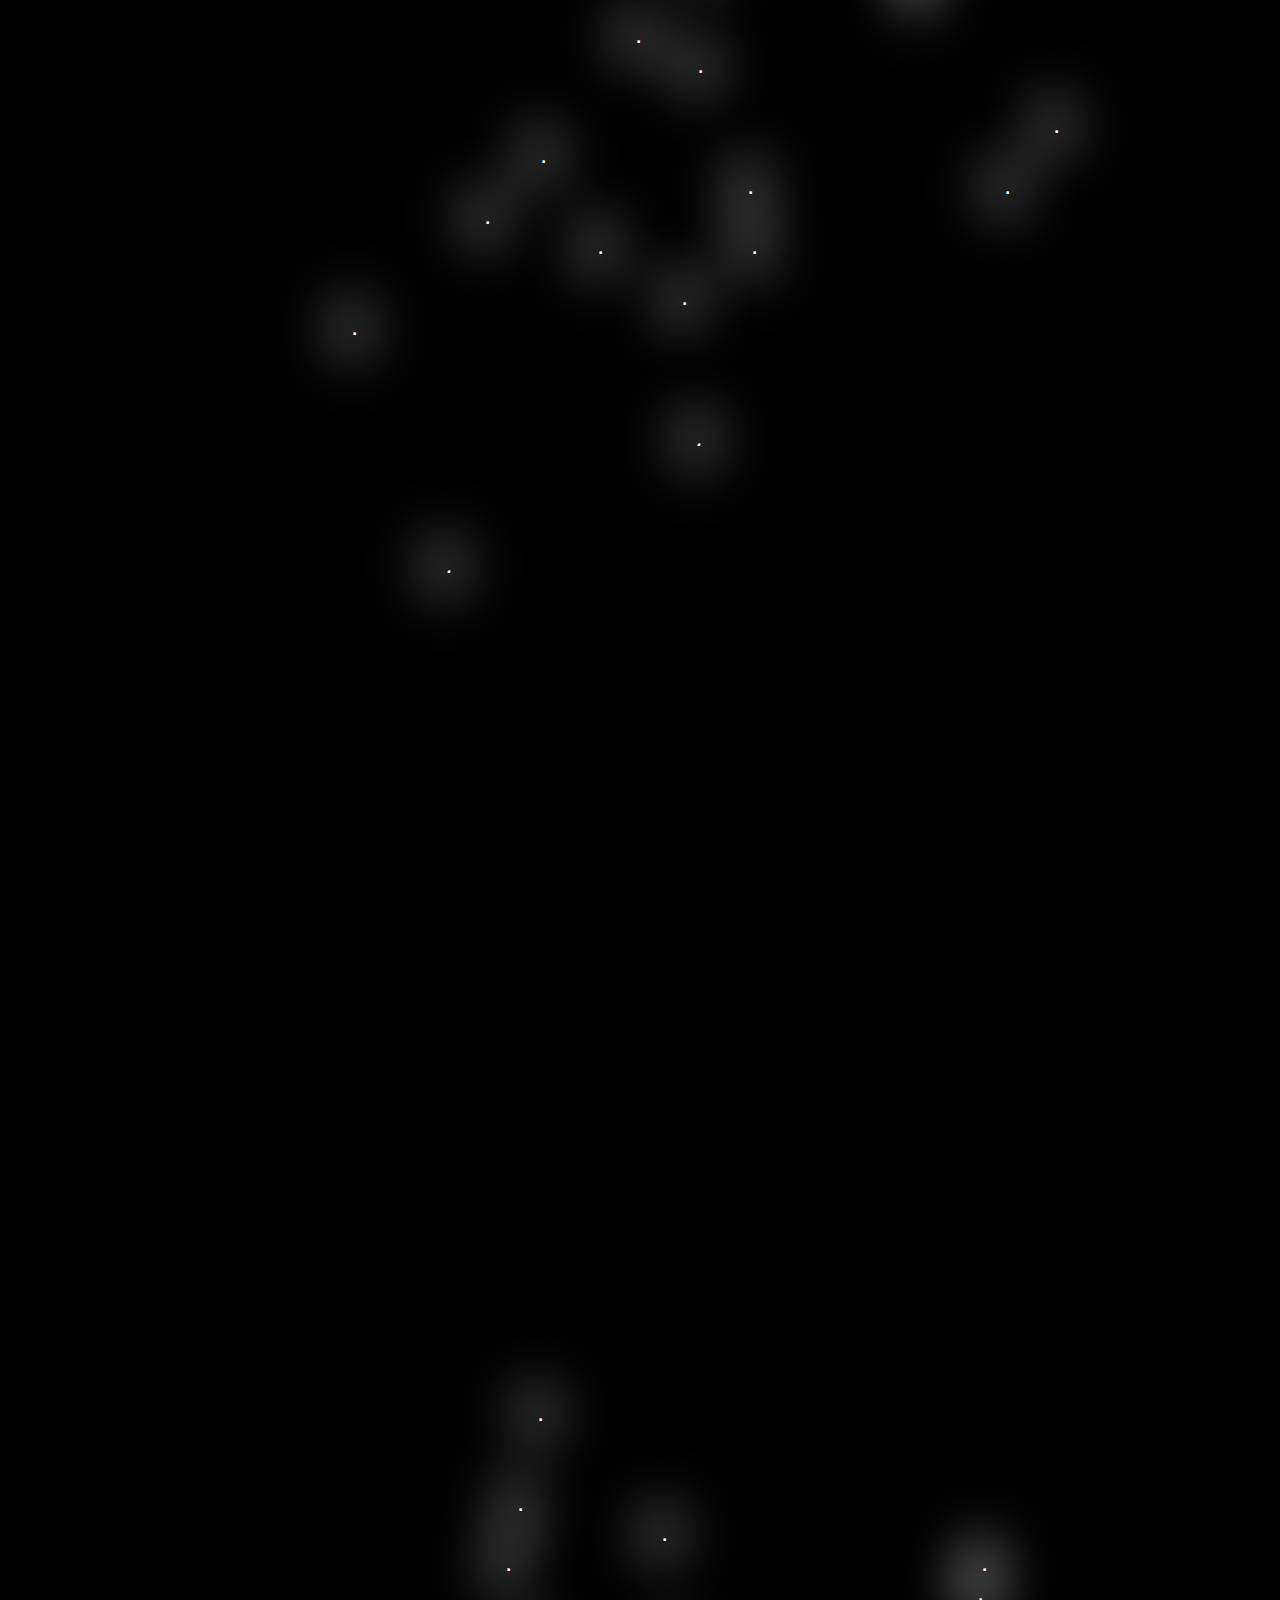
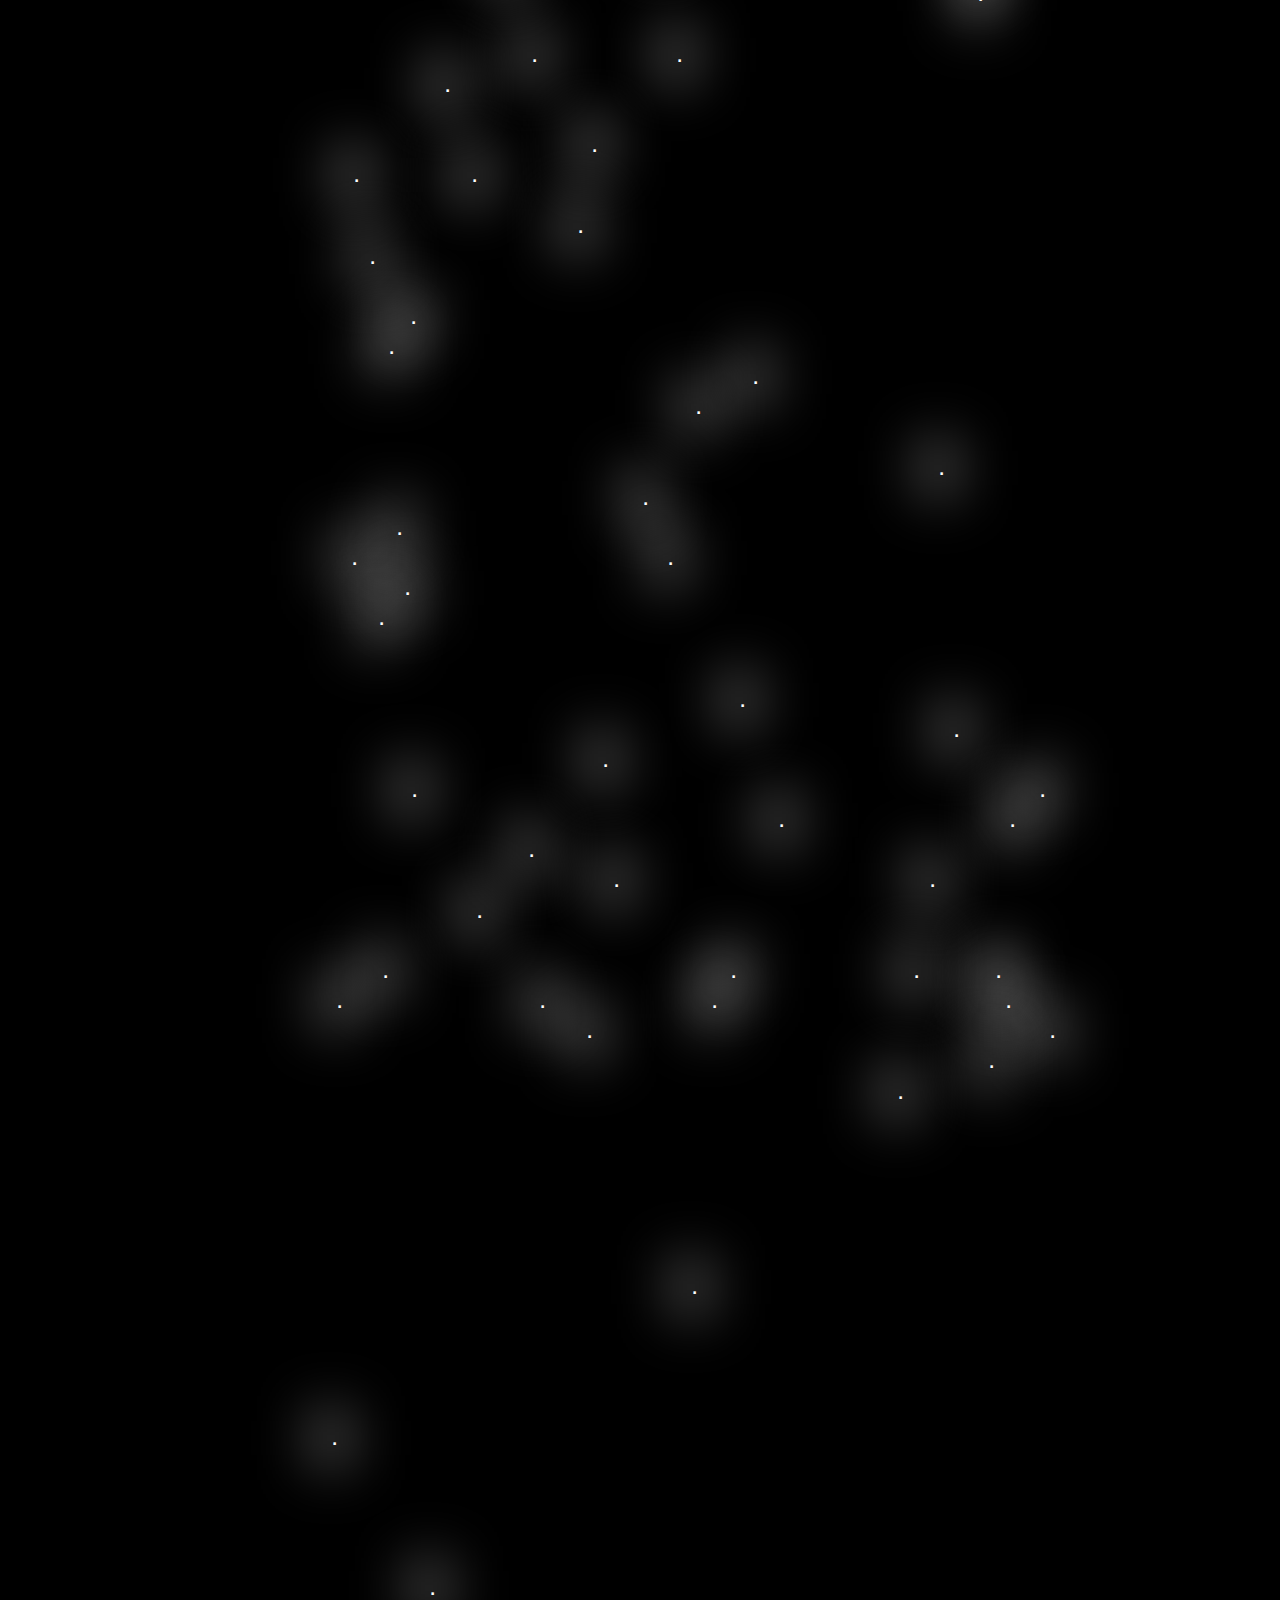
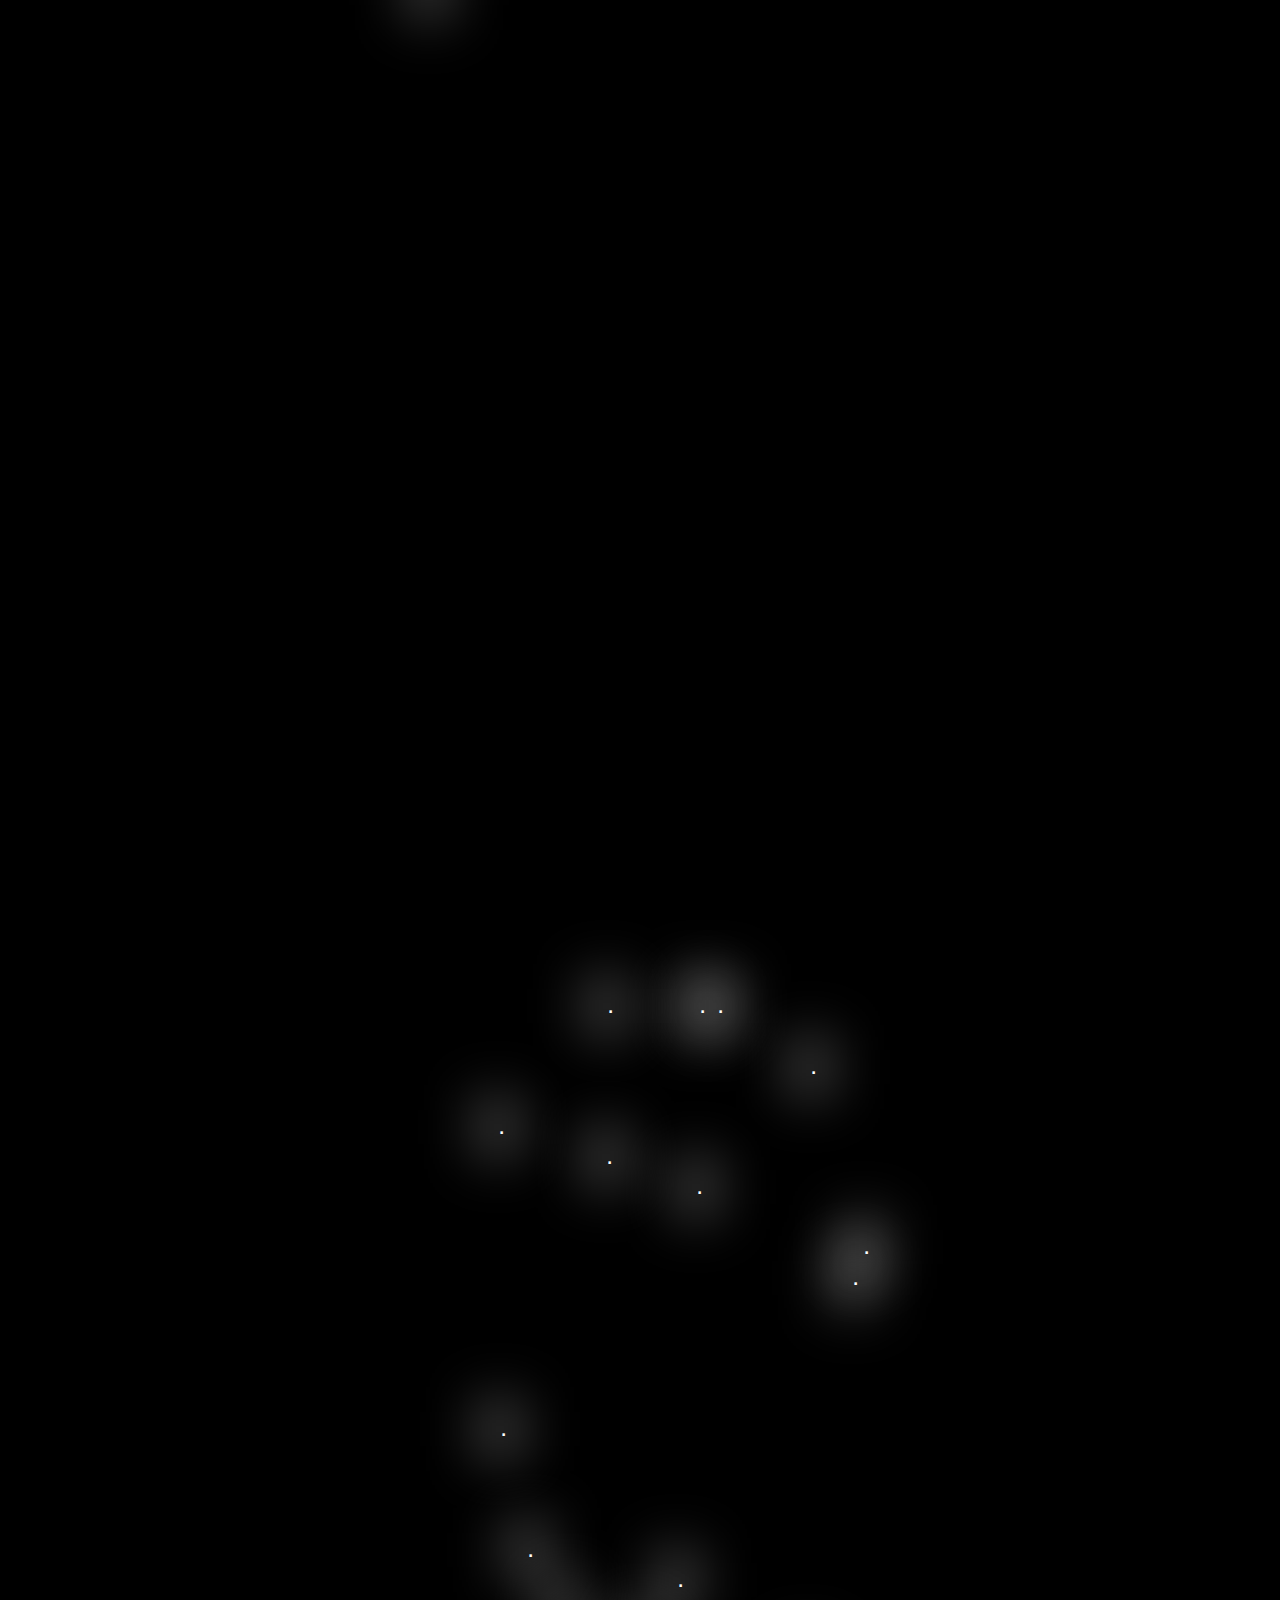
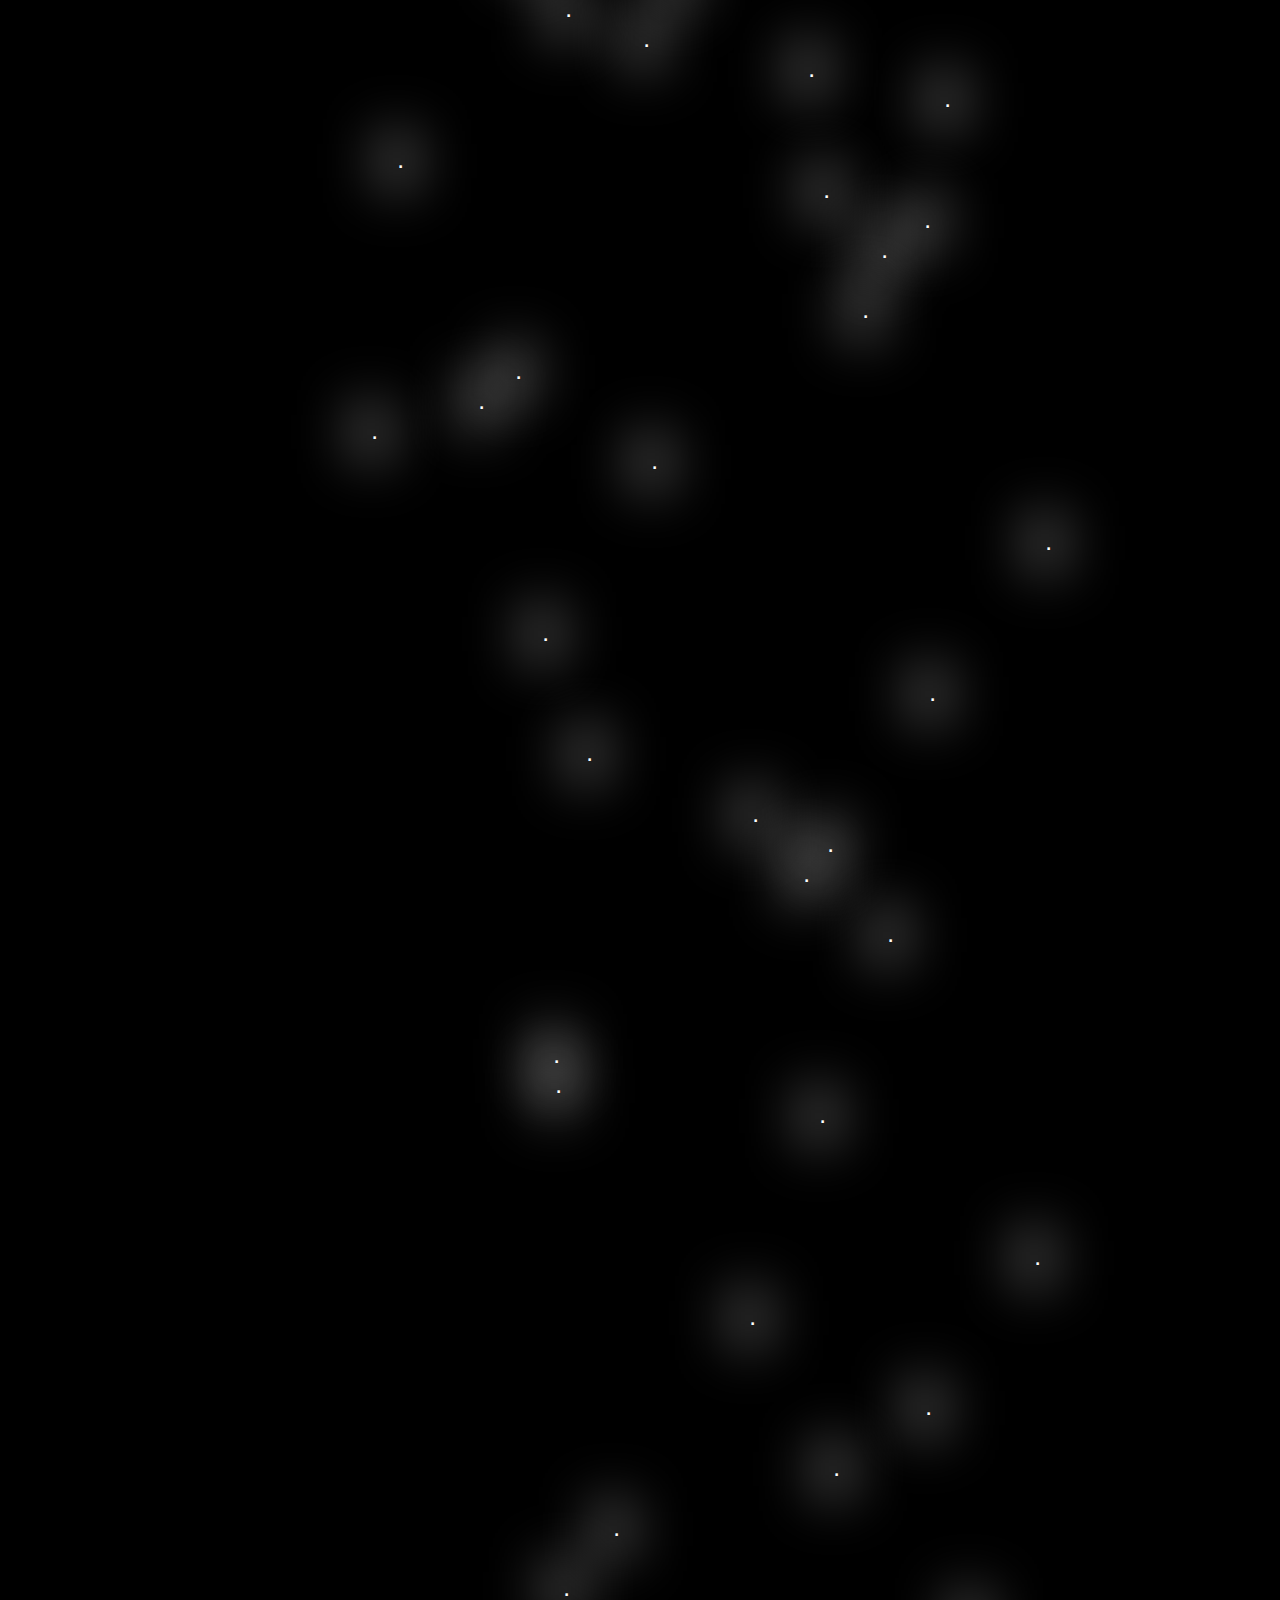
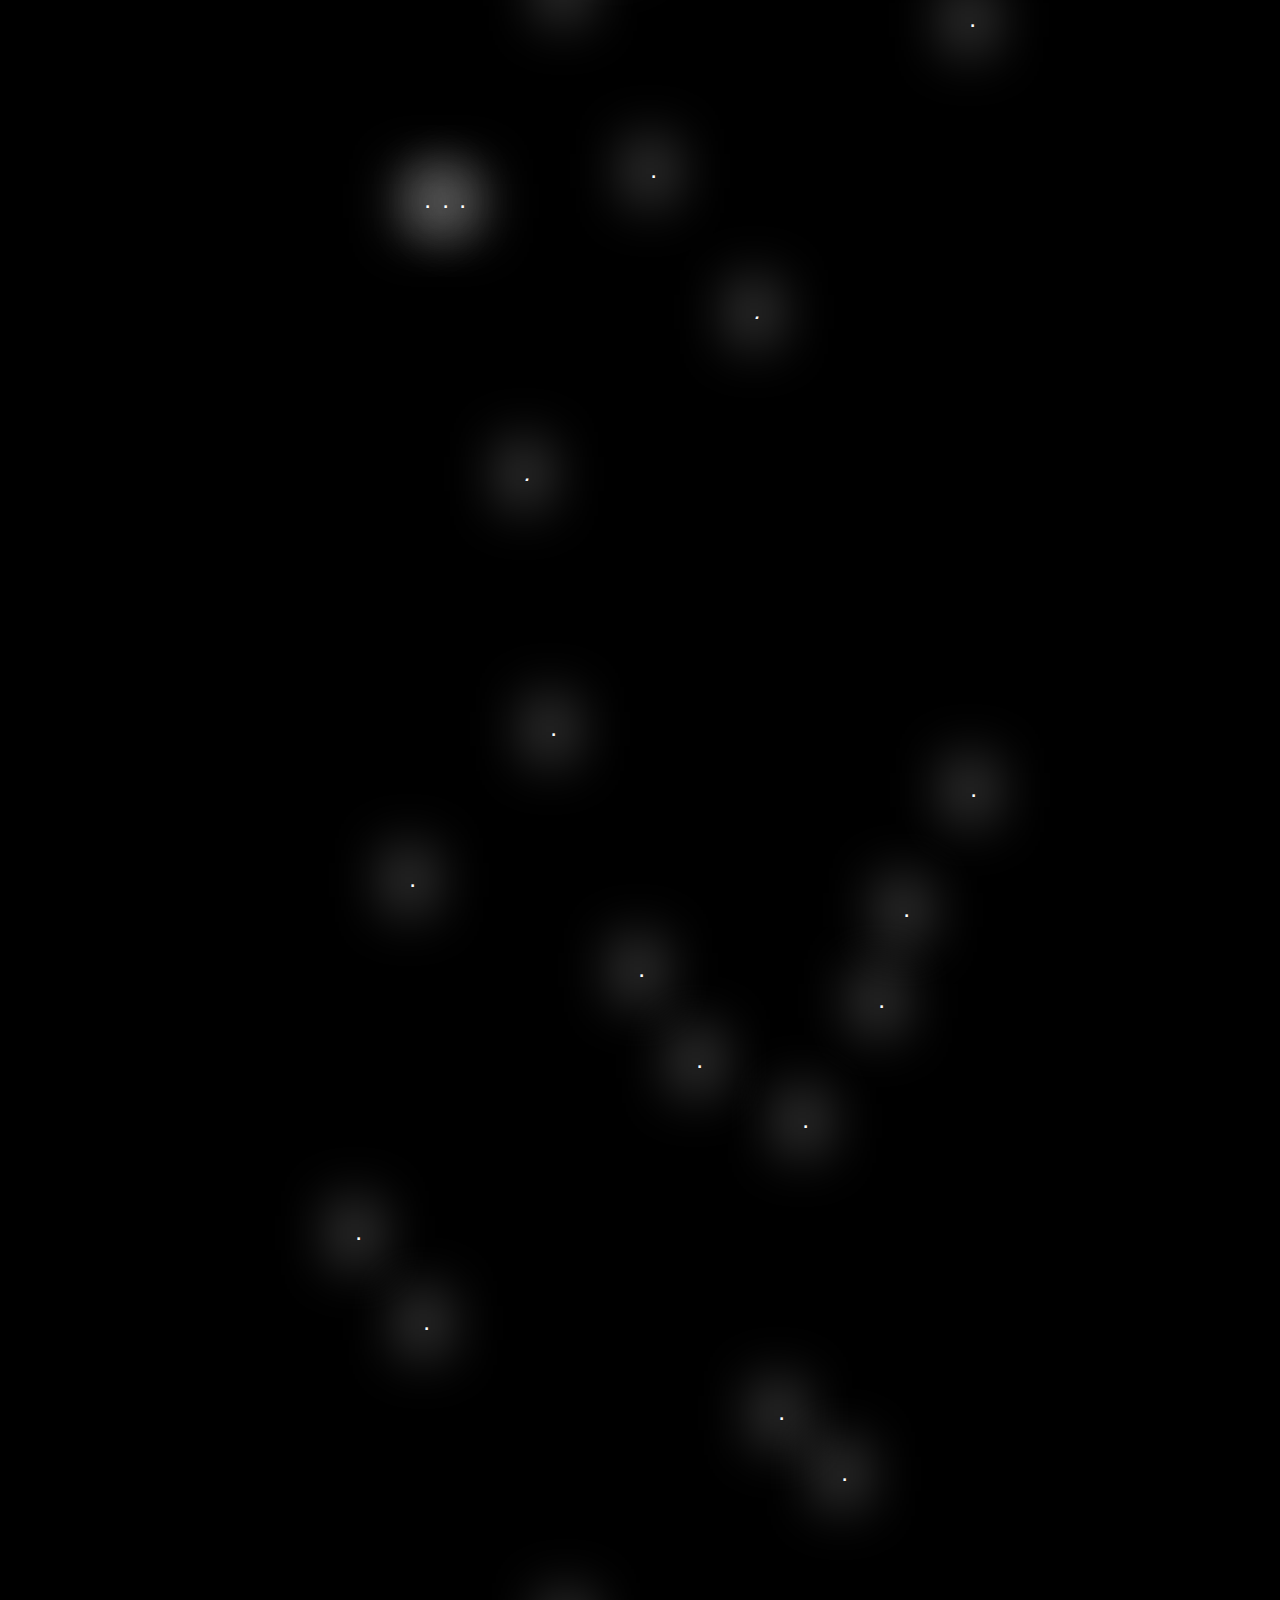
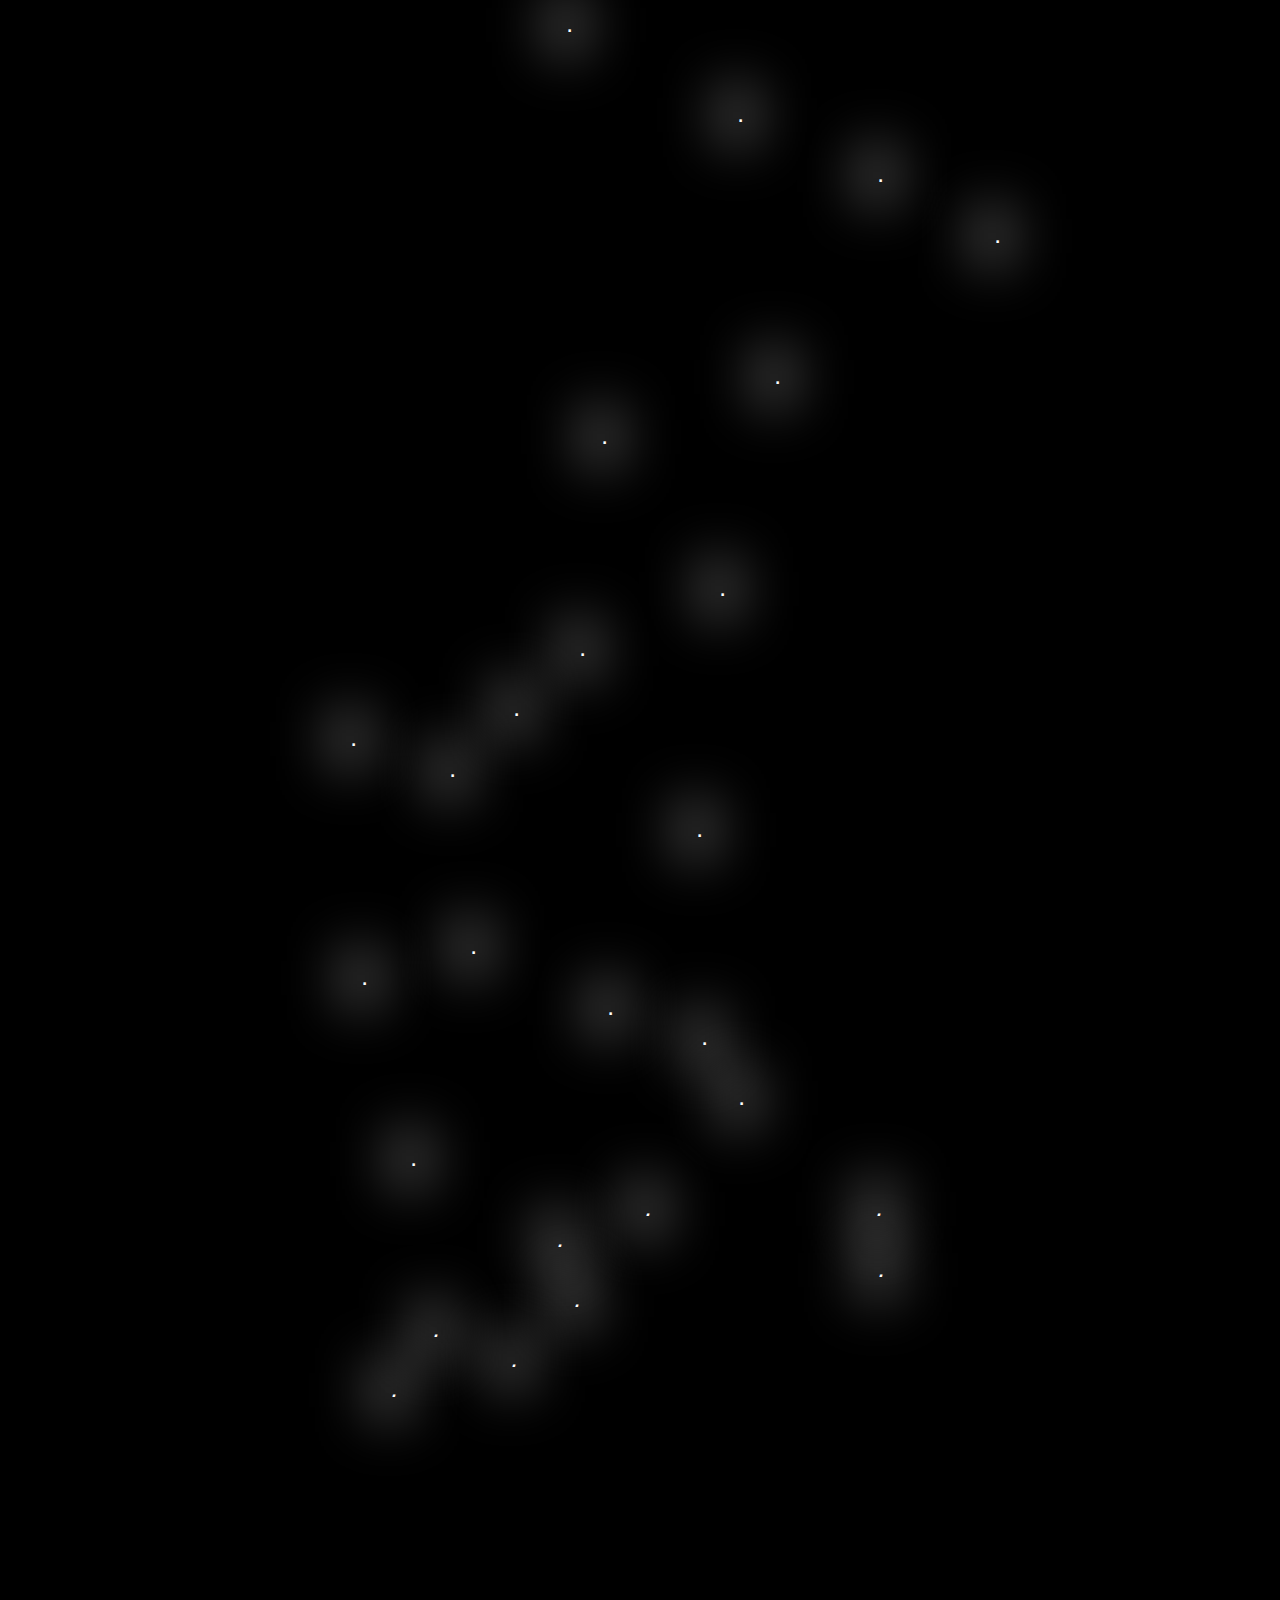
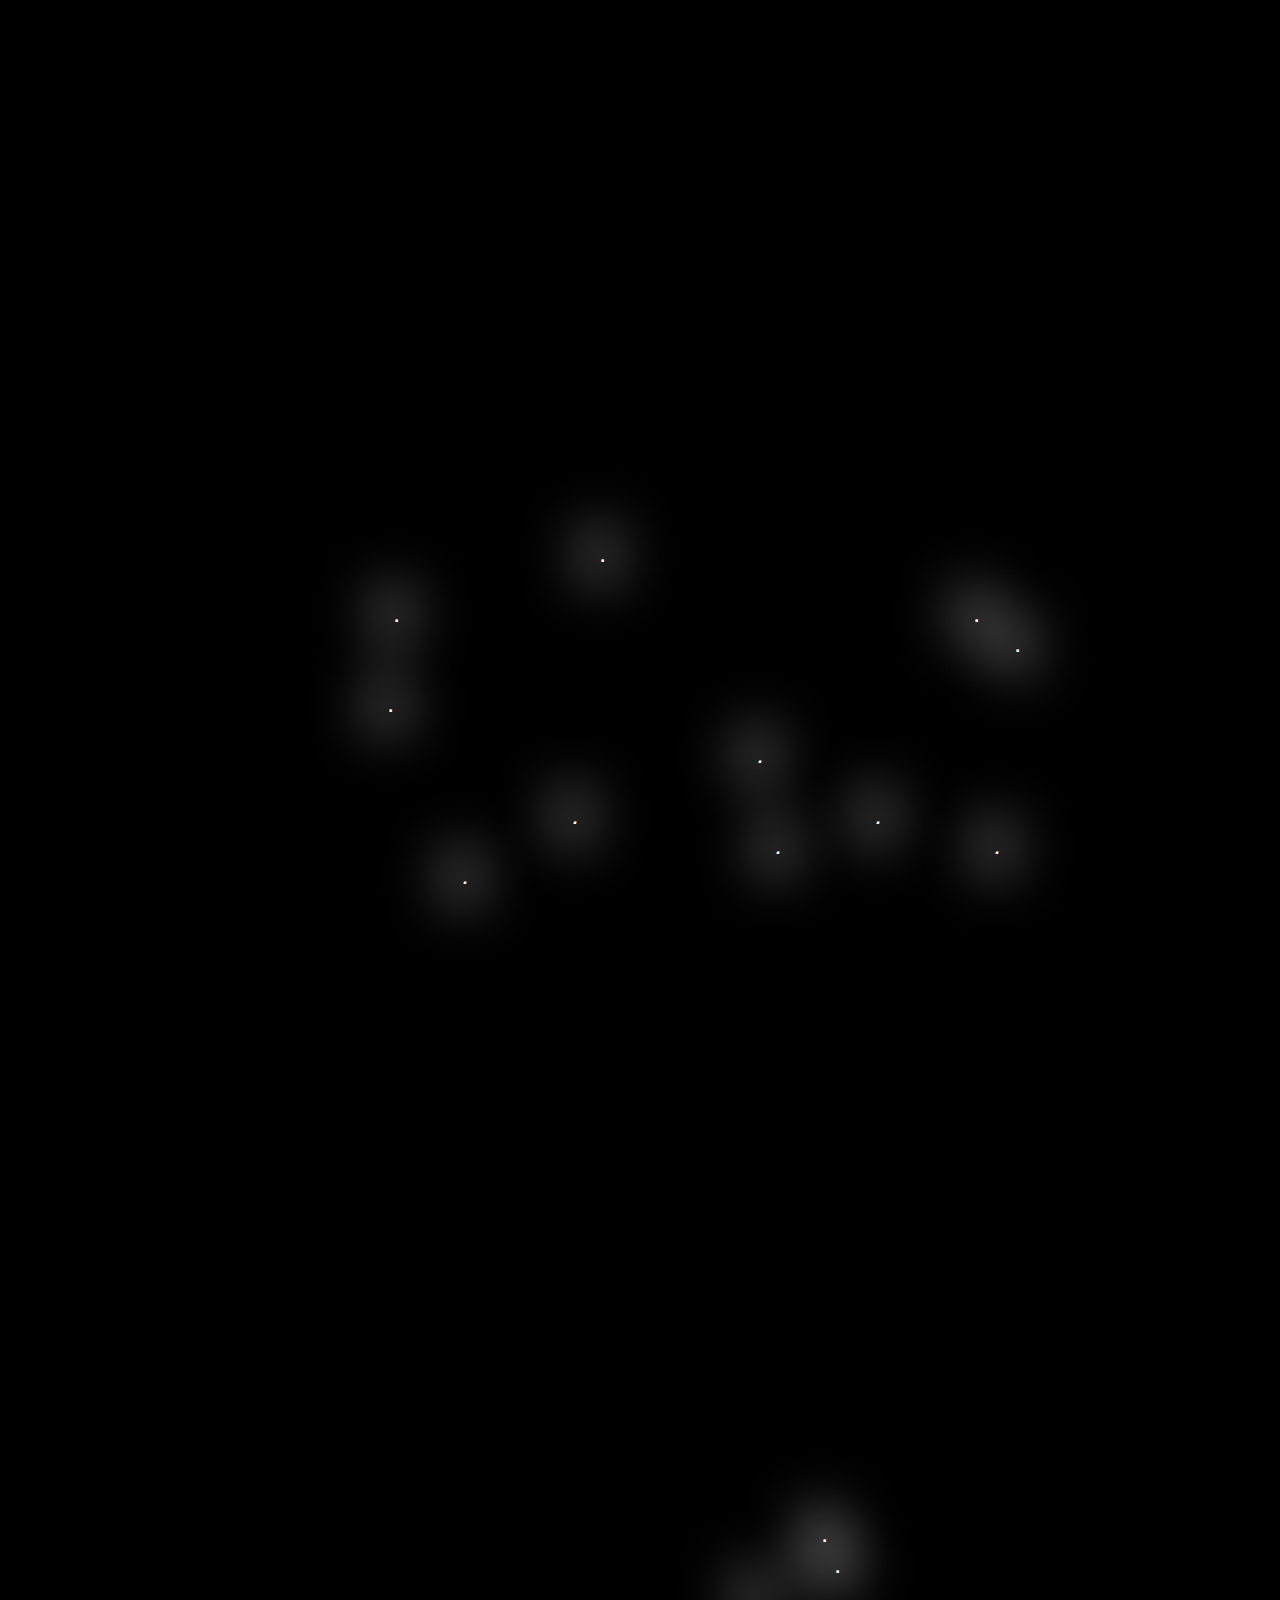
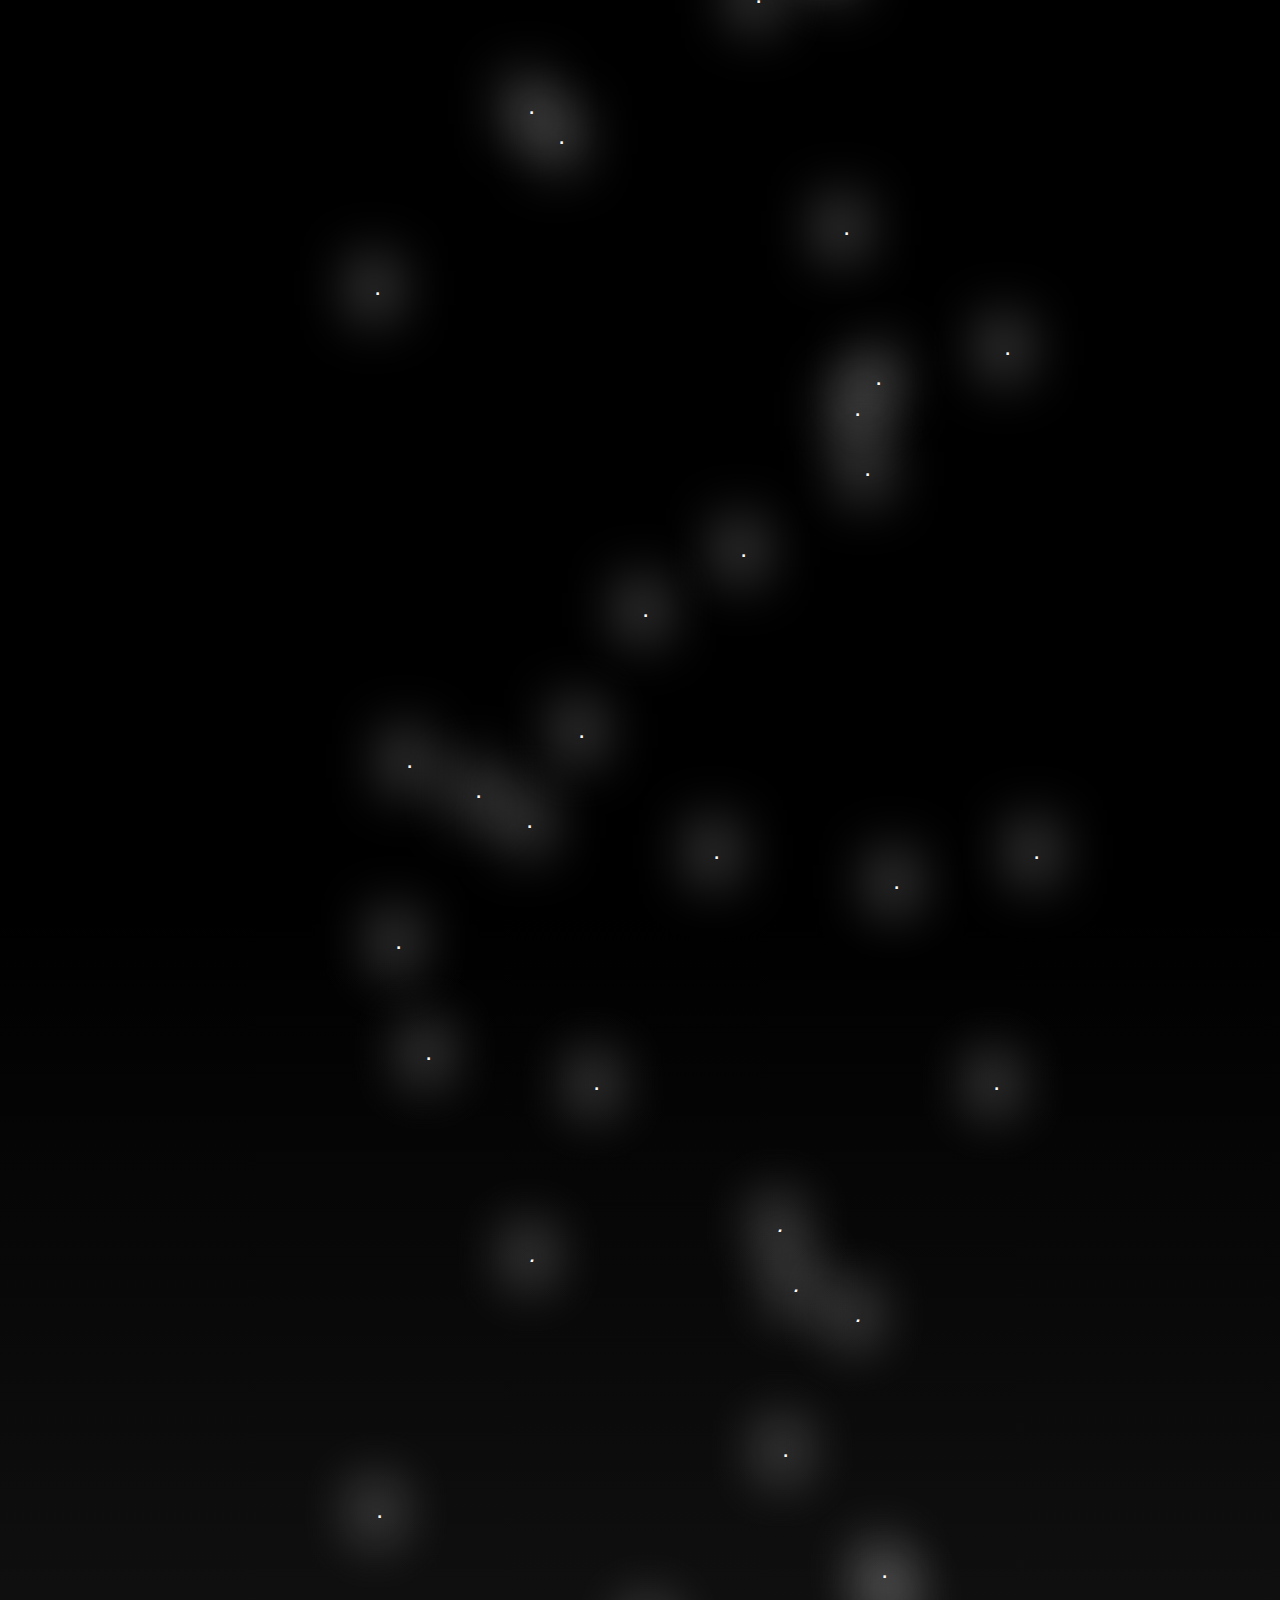
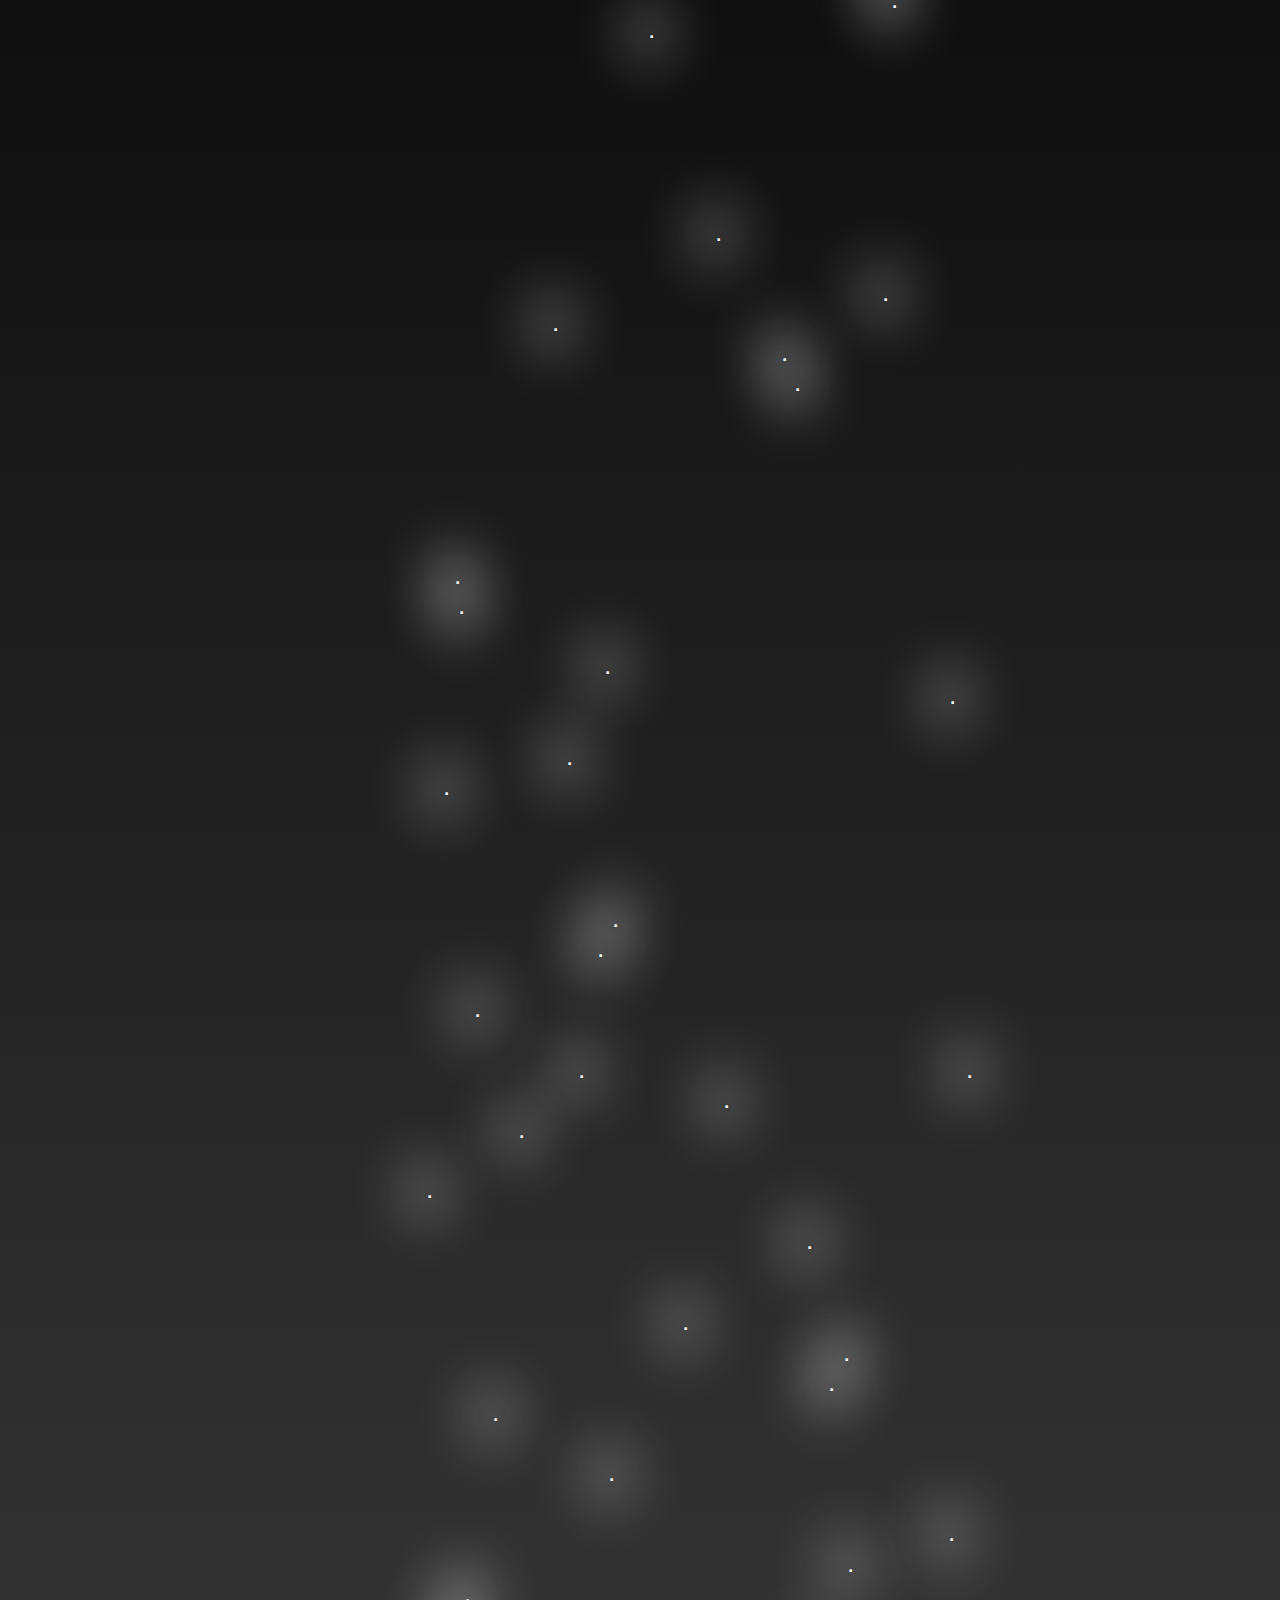
==== commit 7b1f80f9: "Revert "Revert "onclick""" ====
--- a/index.html
+++ b/index.html
@@ -9,7 +9,7 @@
 </head>
 <body>
 <!-- partial:index.partial.html -->
-<body>
+<body onclick >
 
 
       <div class="top" id="top" style="font-size:1.8em; line-height: 1em; position: fixed;">
@@ -425,6 +425,8 @@
 
 
                   </div>
+
+                    <br />
 
                   <div id="content-Epilogue" class="Epilogue">
                     <span style="font-size:1.5em; padding-top: 1em;">4<span class="dot Epilogue">.</span>	Epilogue</span>
@@ -587,6 +589,21 @@
 
 
 
+// var targetWidth = 768;
+// if ( $(window).width() &gt;= targetWidth) {
+//   //Add your javascript for screens wider than or equal to 768 here
+// }
+// else {
+//   //Add your javascript for screens smaller than 768 here
+//   document.getElementById("big").addEventListener("click", myFunction);
+//
+//   function lightUp() {
+//     document.getElementById("big").style.opacity= "1";
+//     document.getElementsByClassName("fill").style.transition= "0.5s all";
+//     document.getElementsByClassName("fill").style.transition-delay= "3s";
+//   }
+// }
+
 
 
 
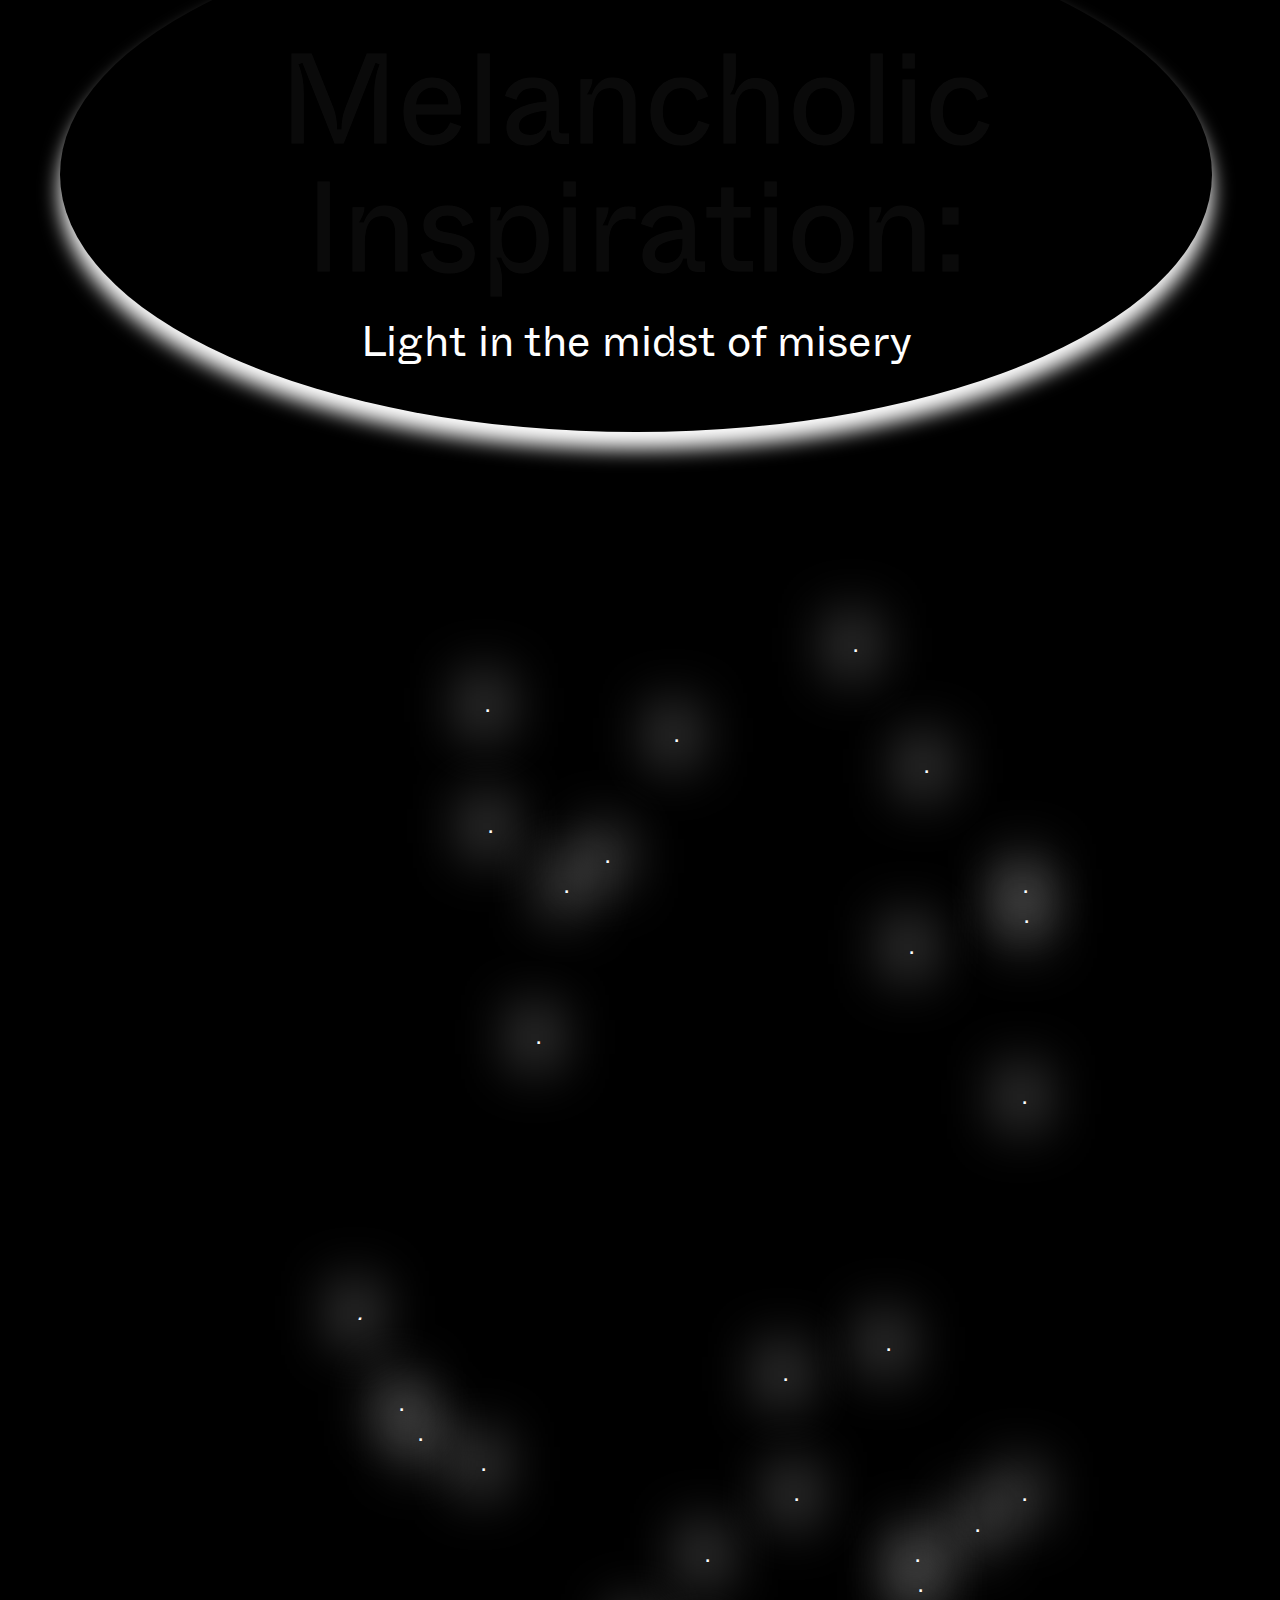
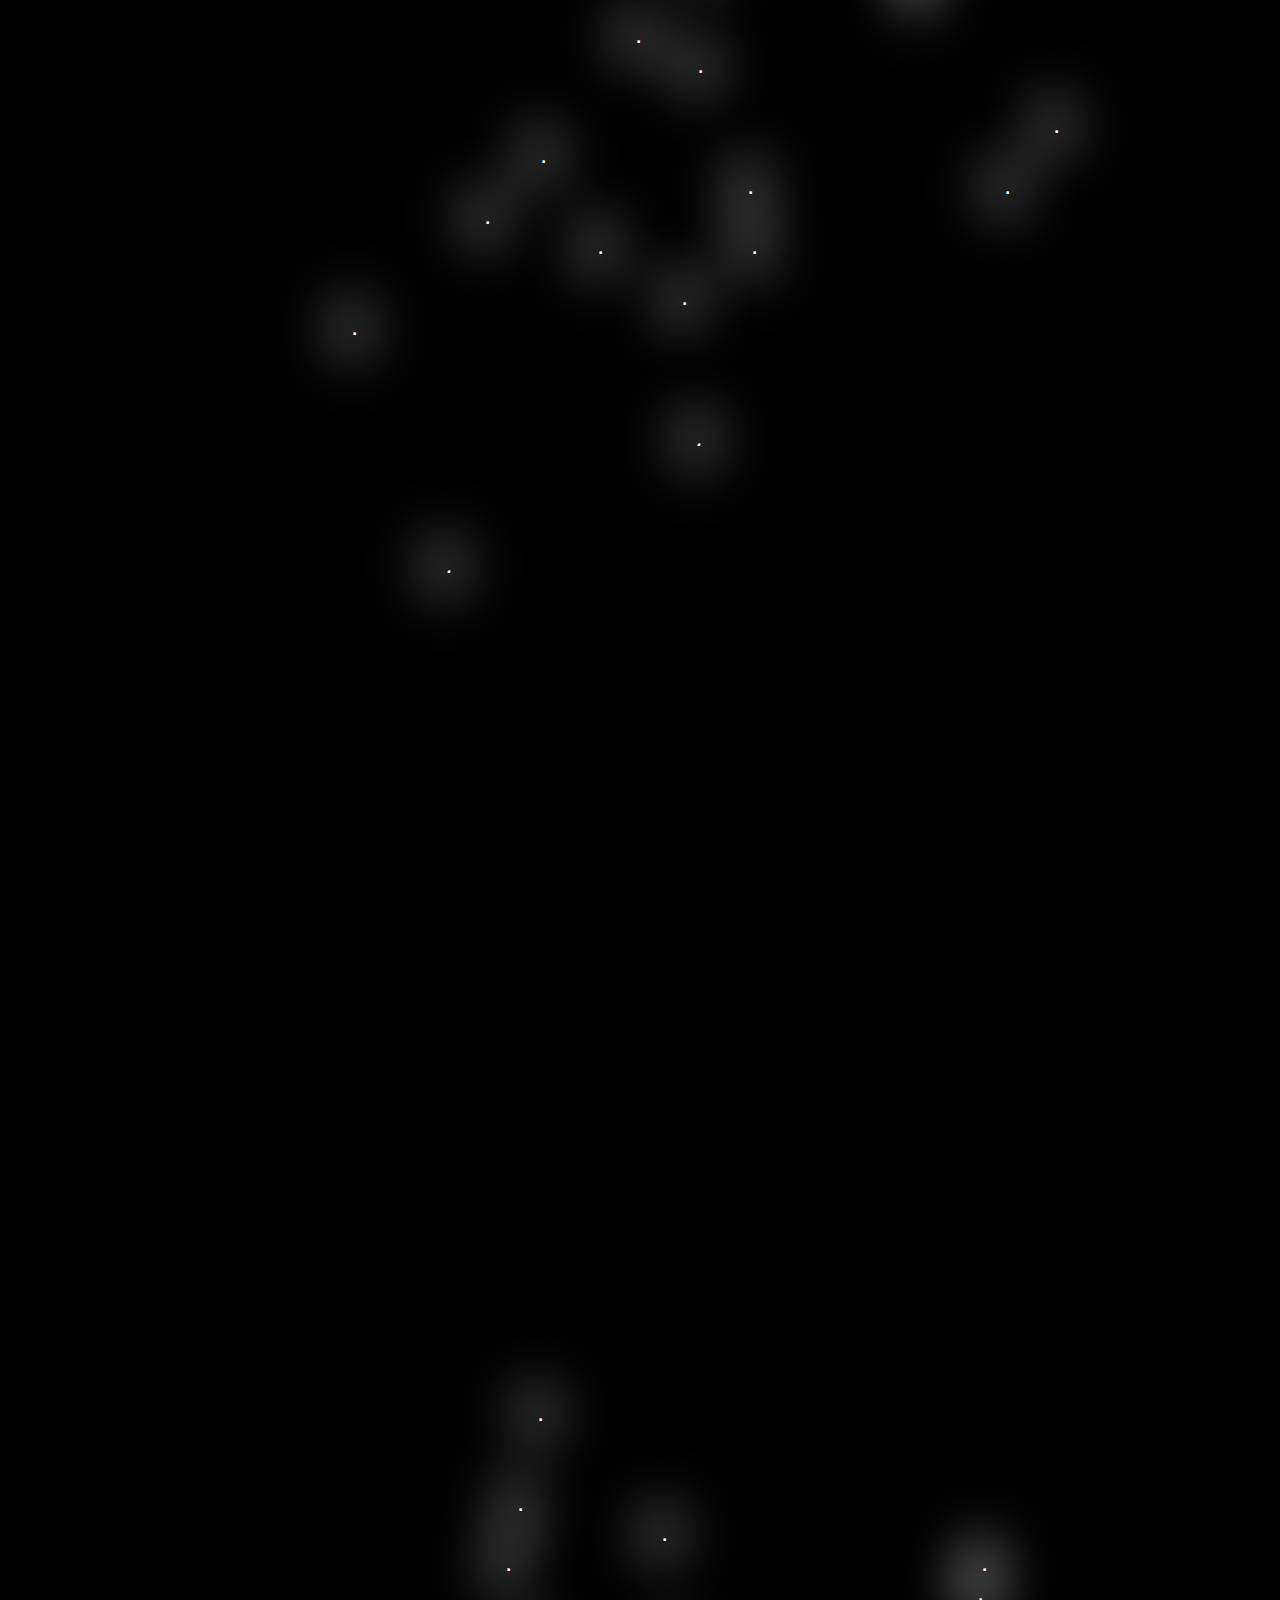
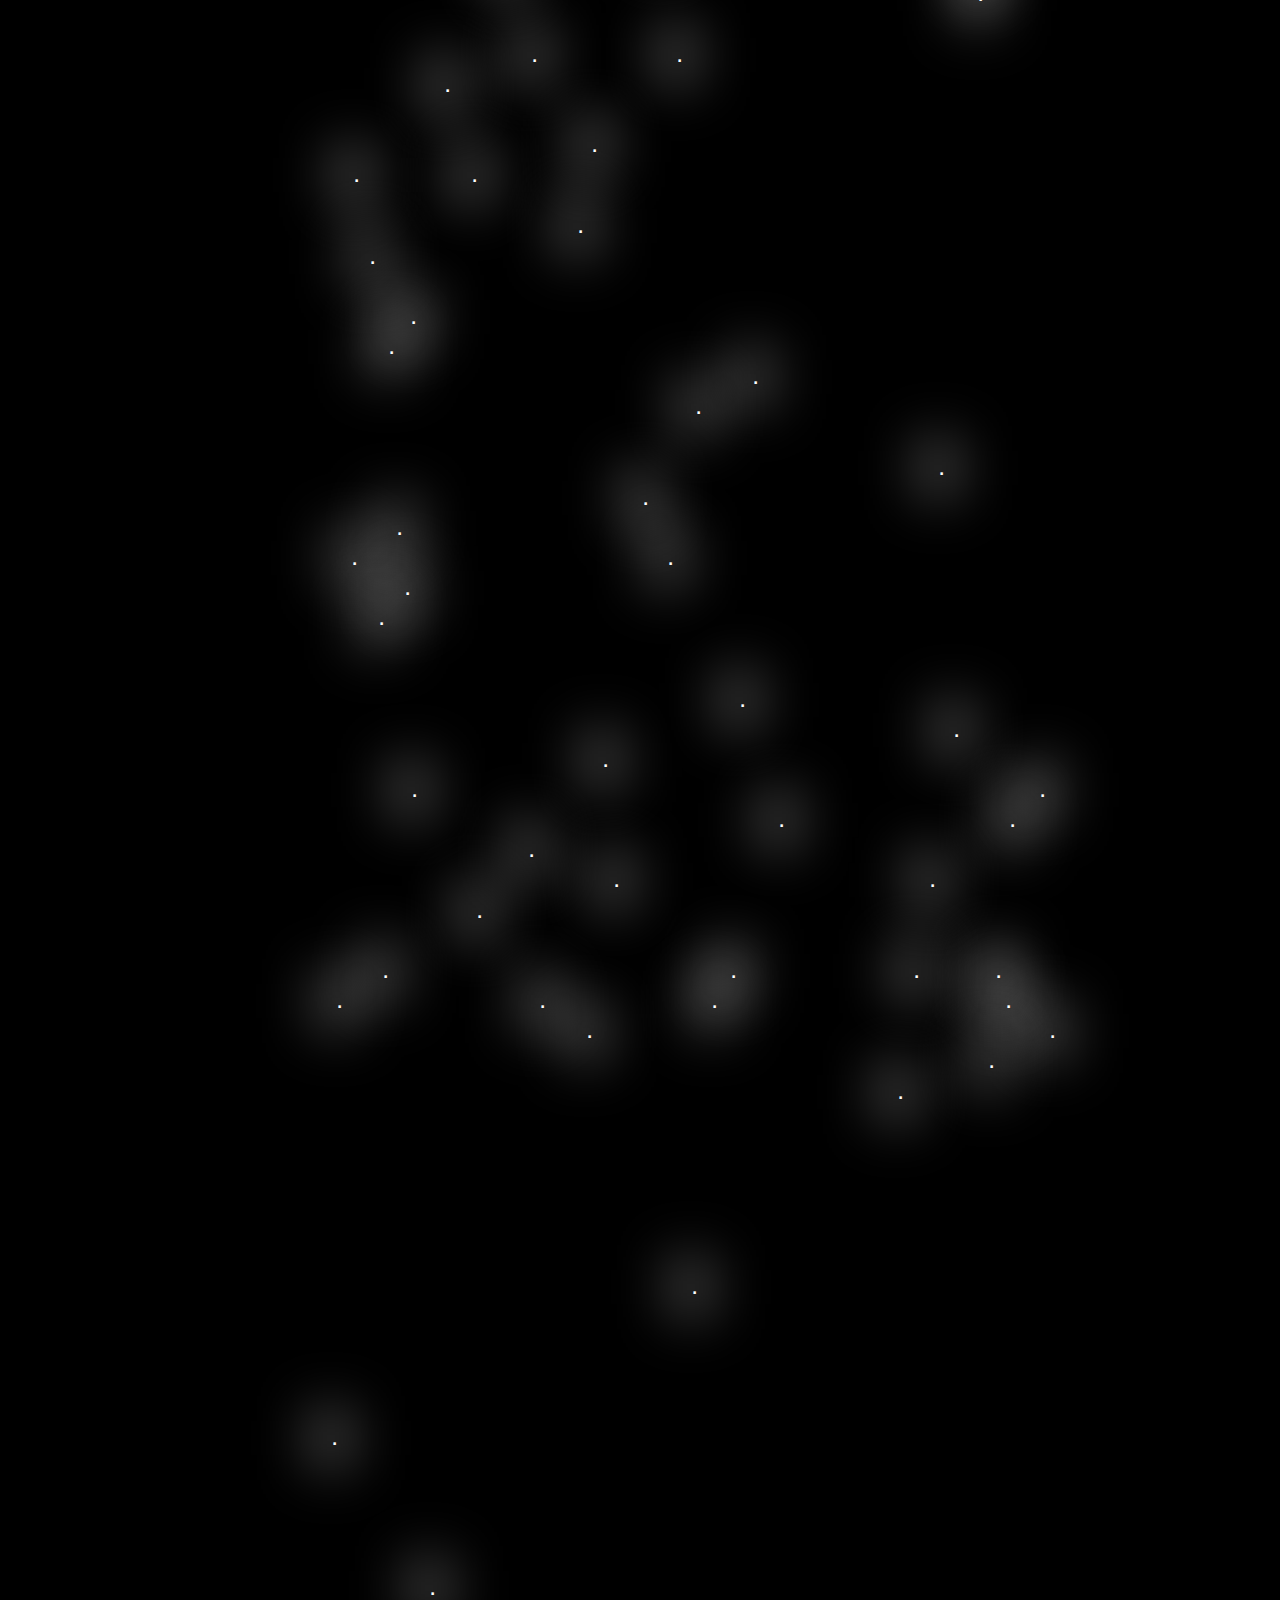
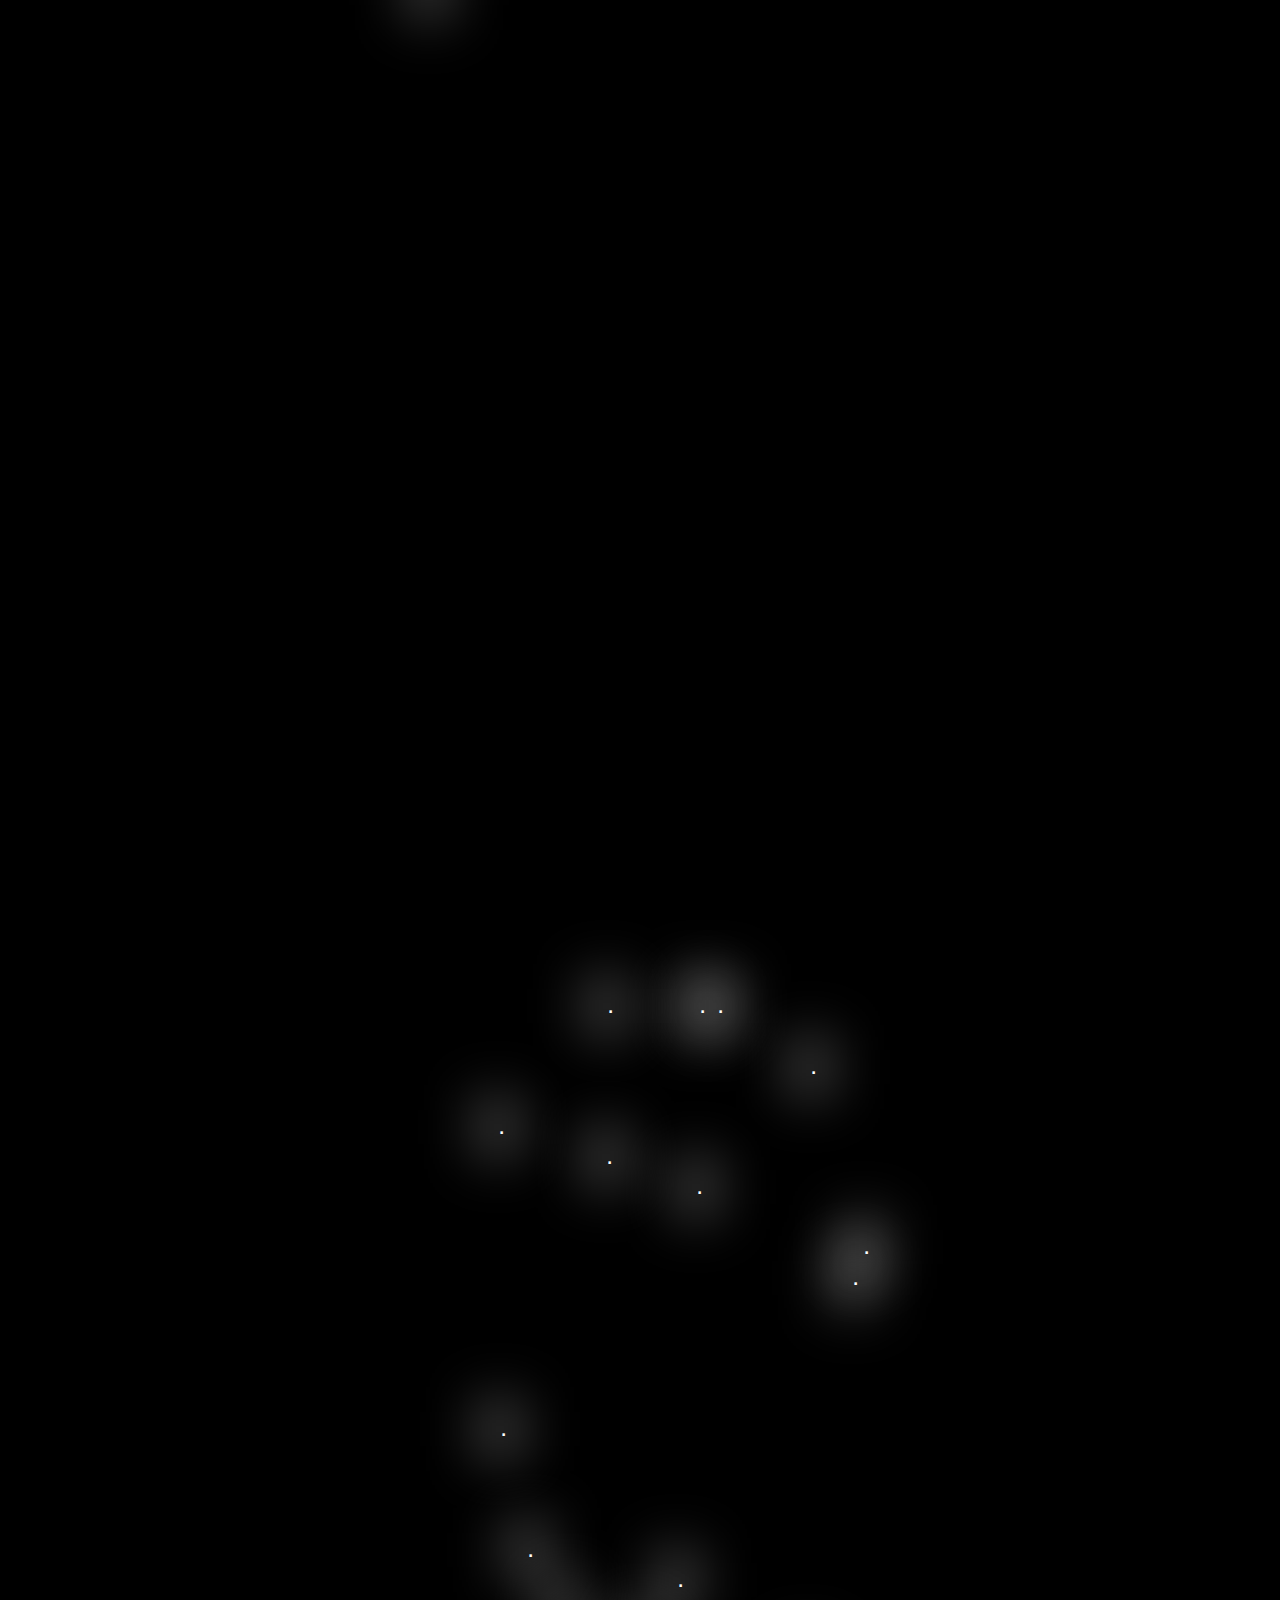
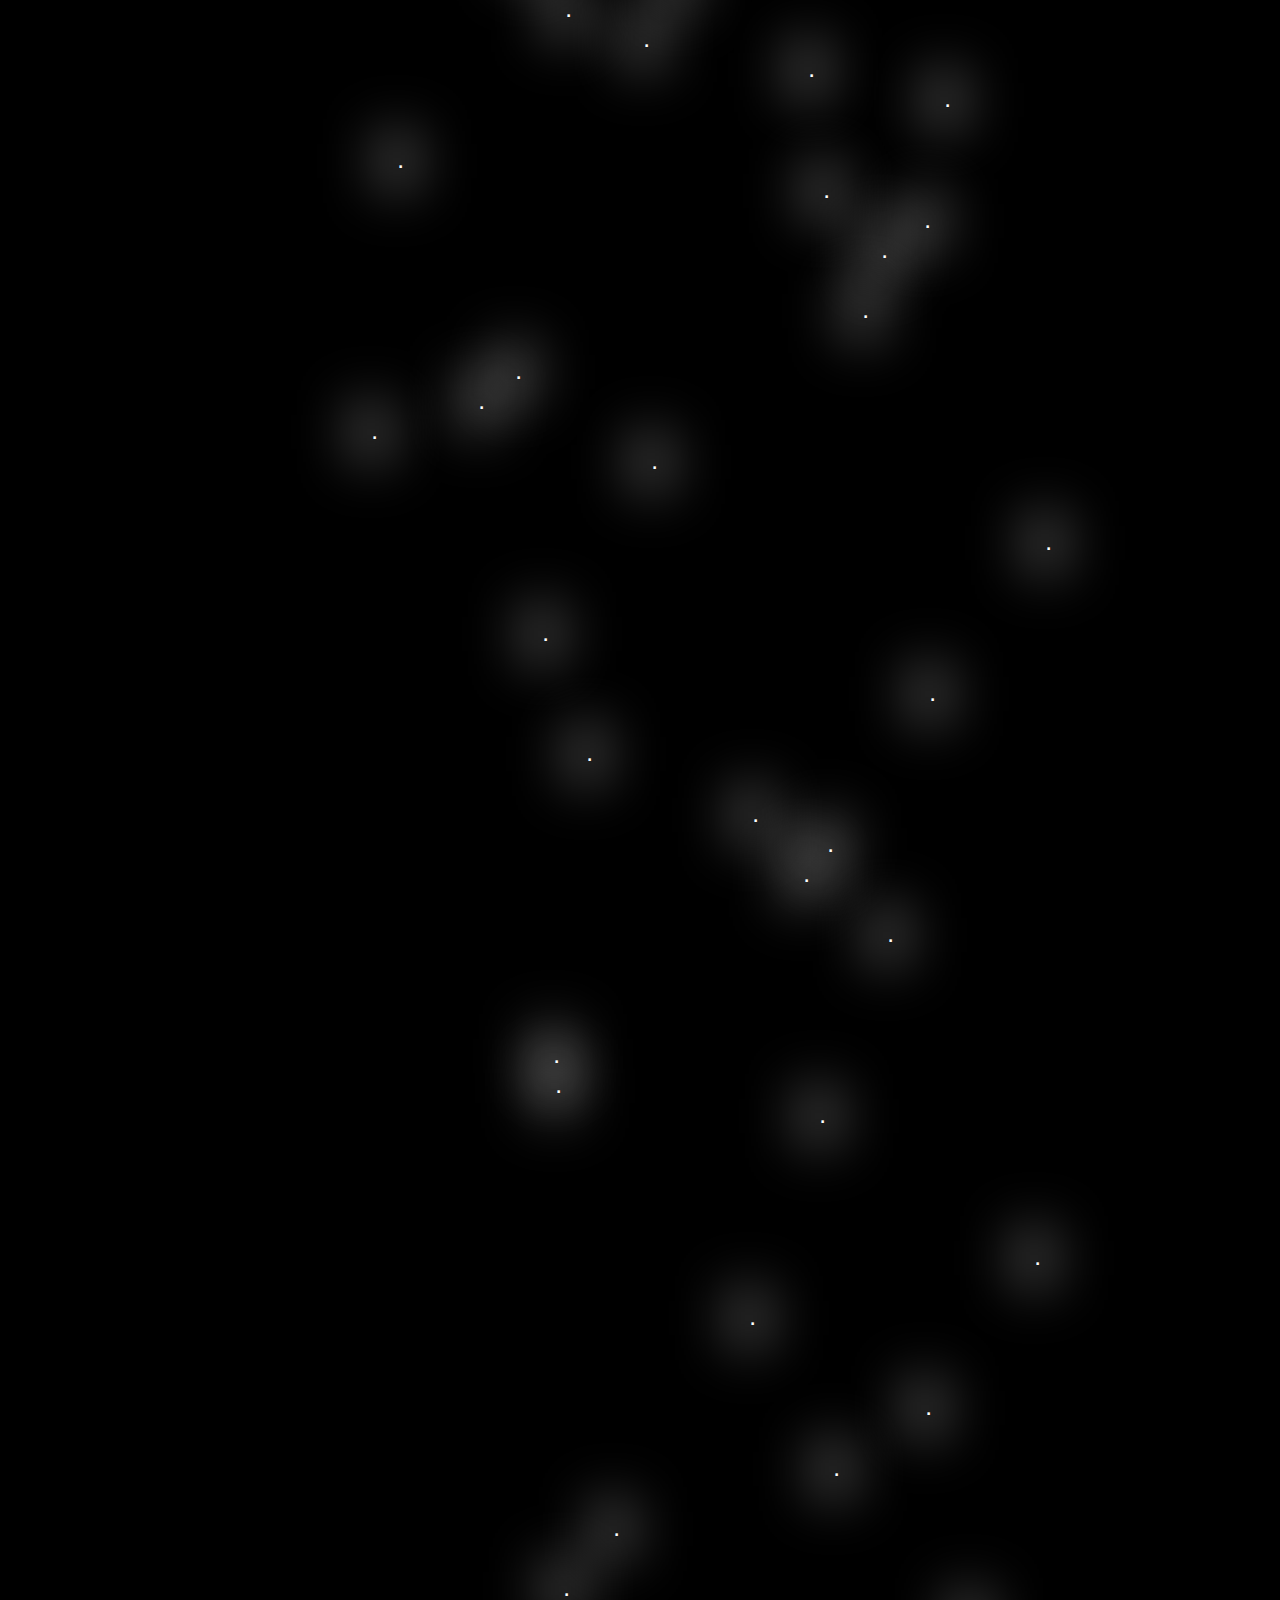
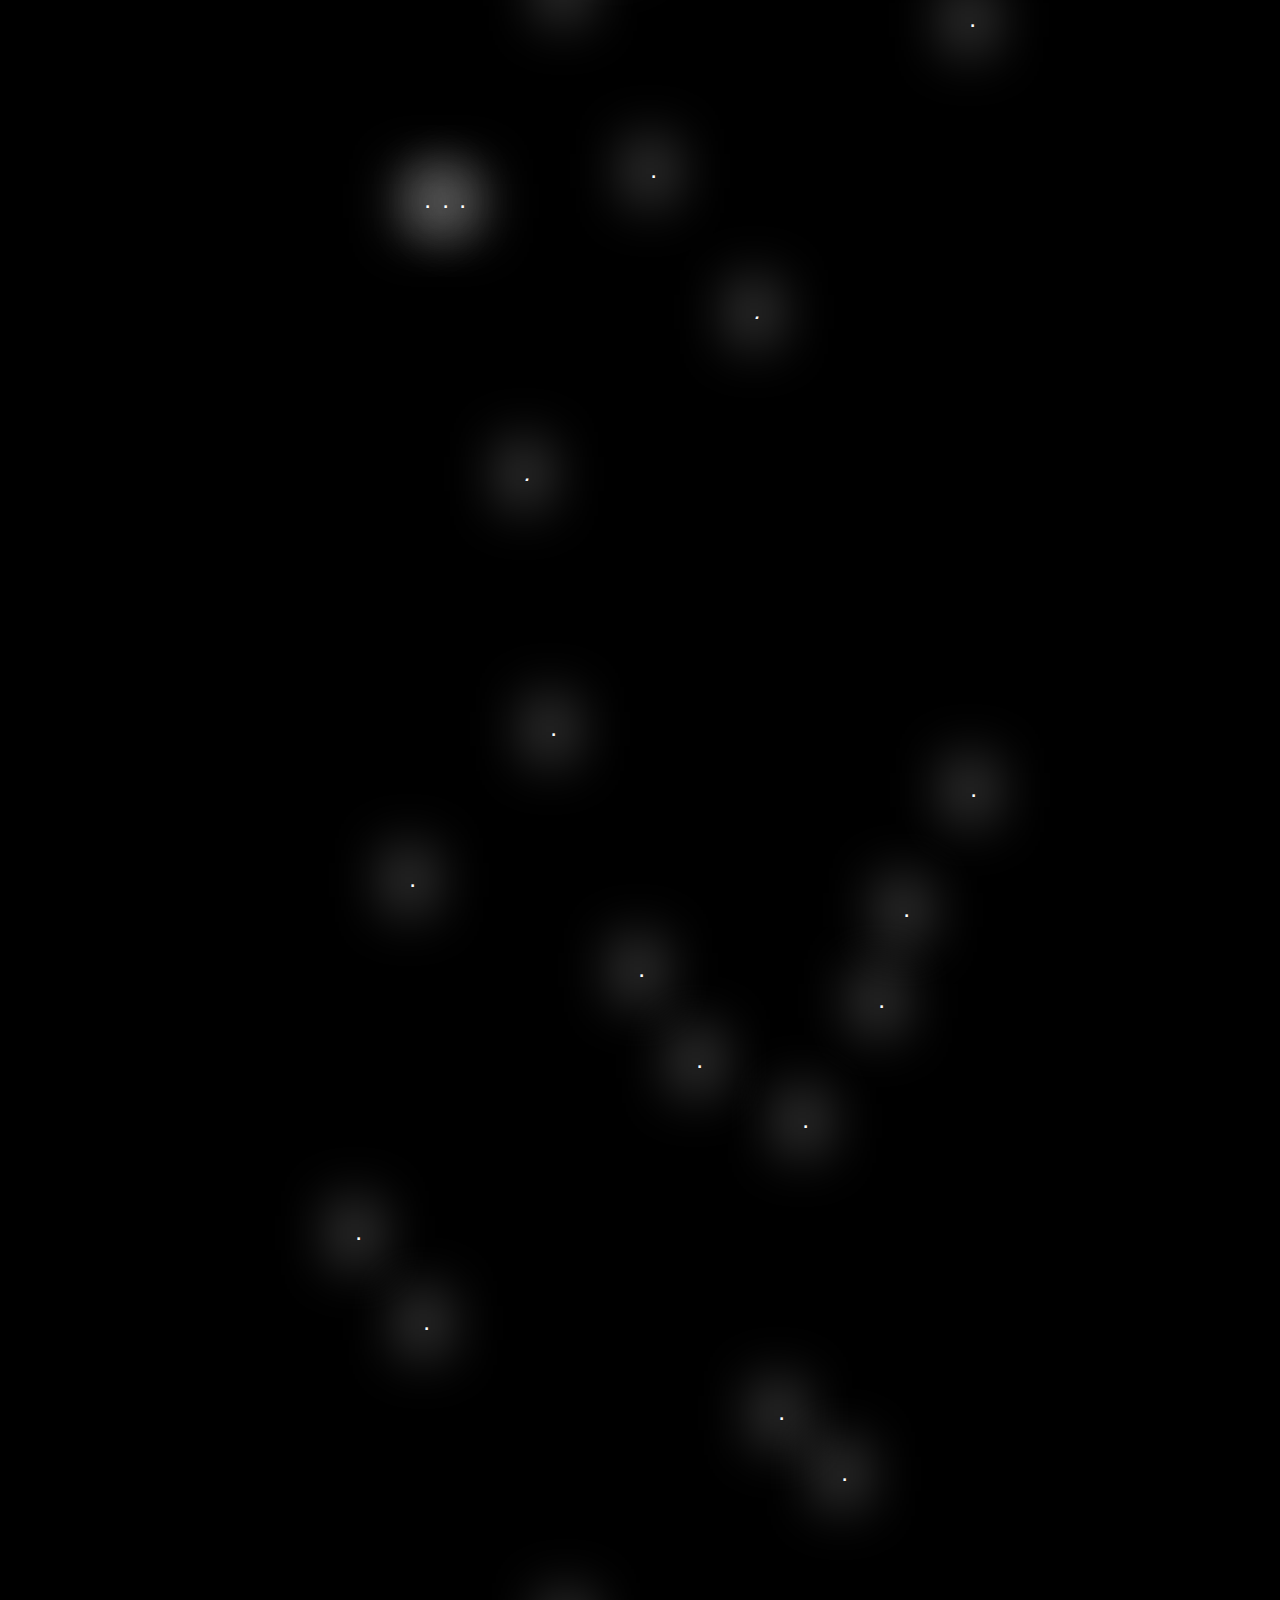
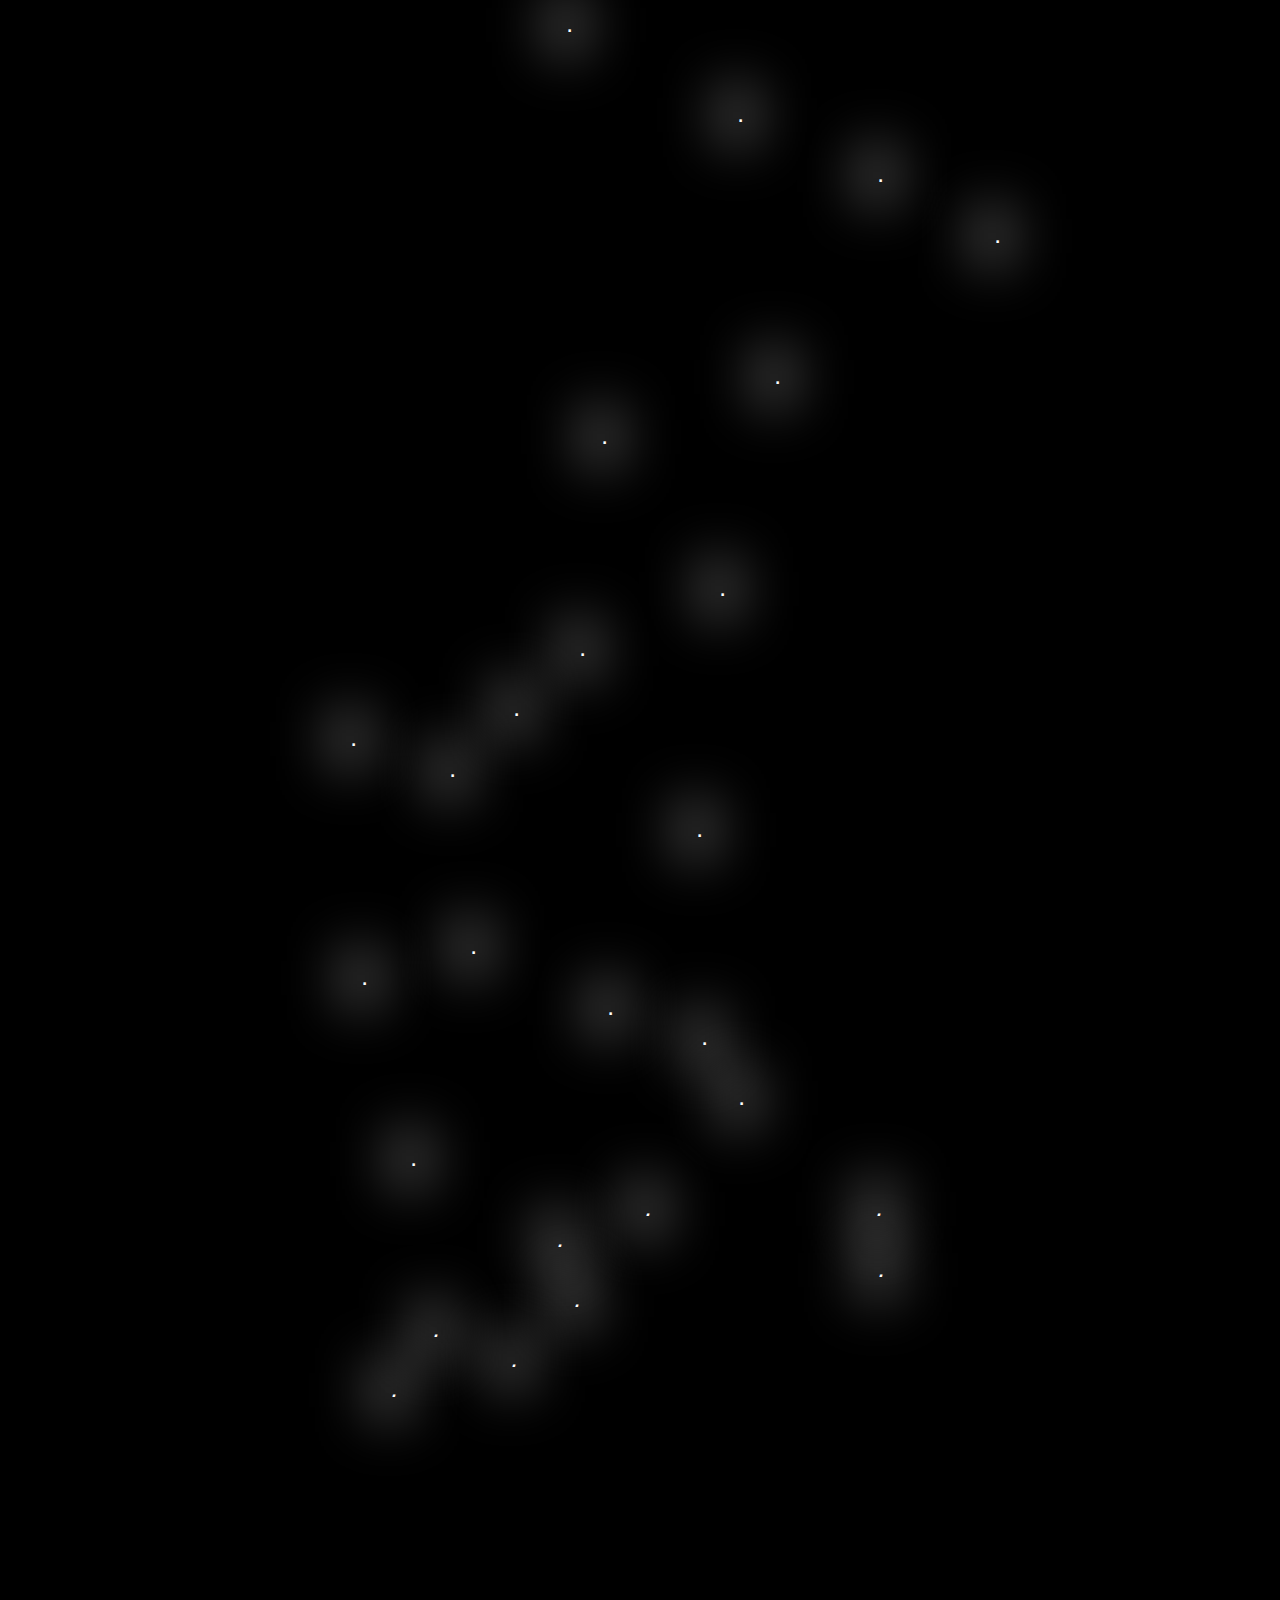
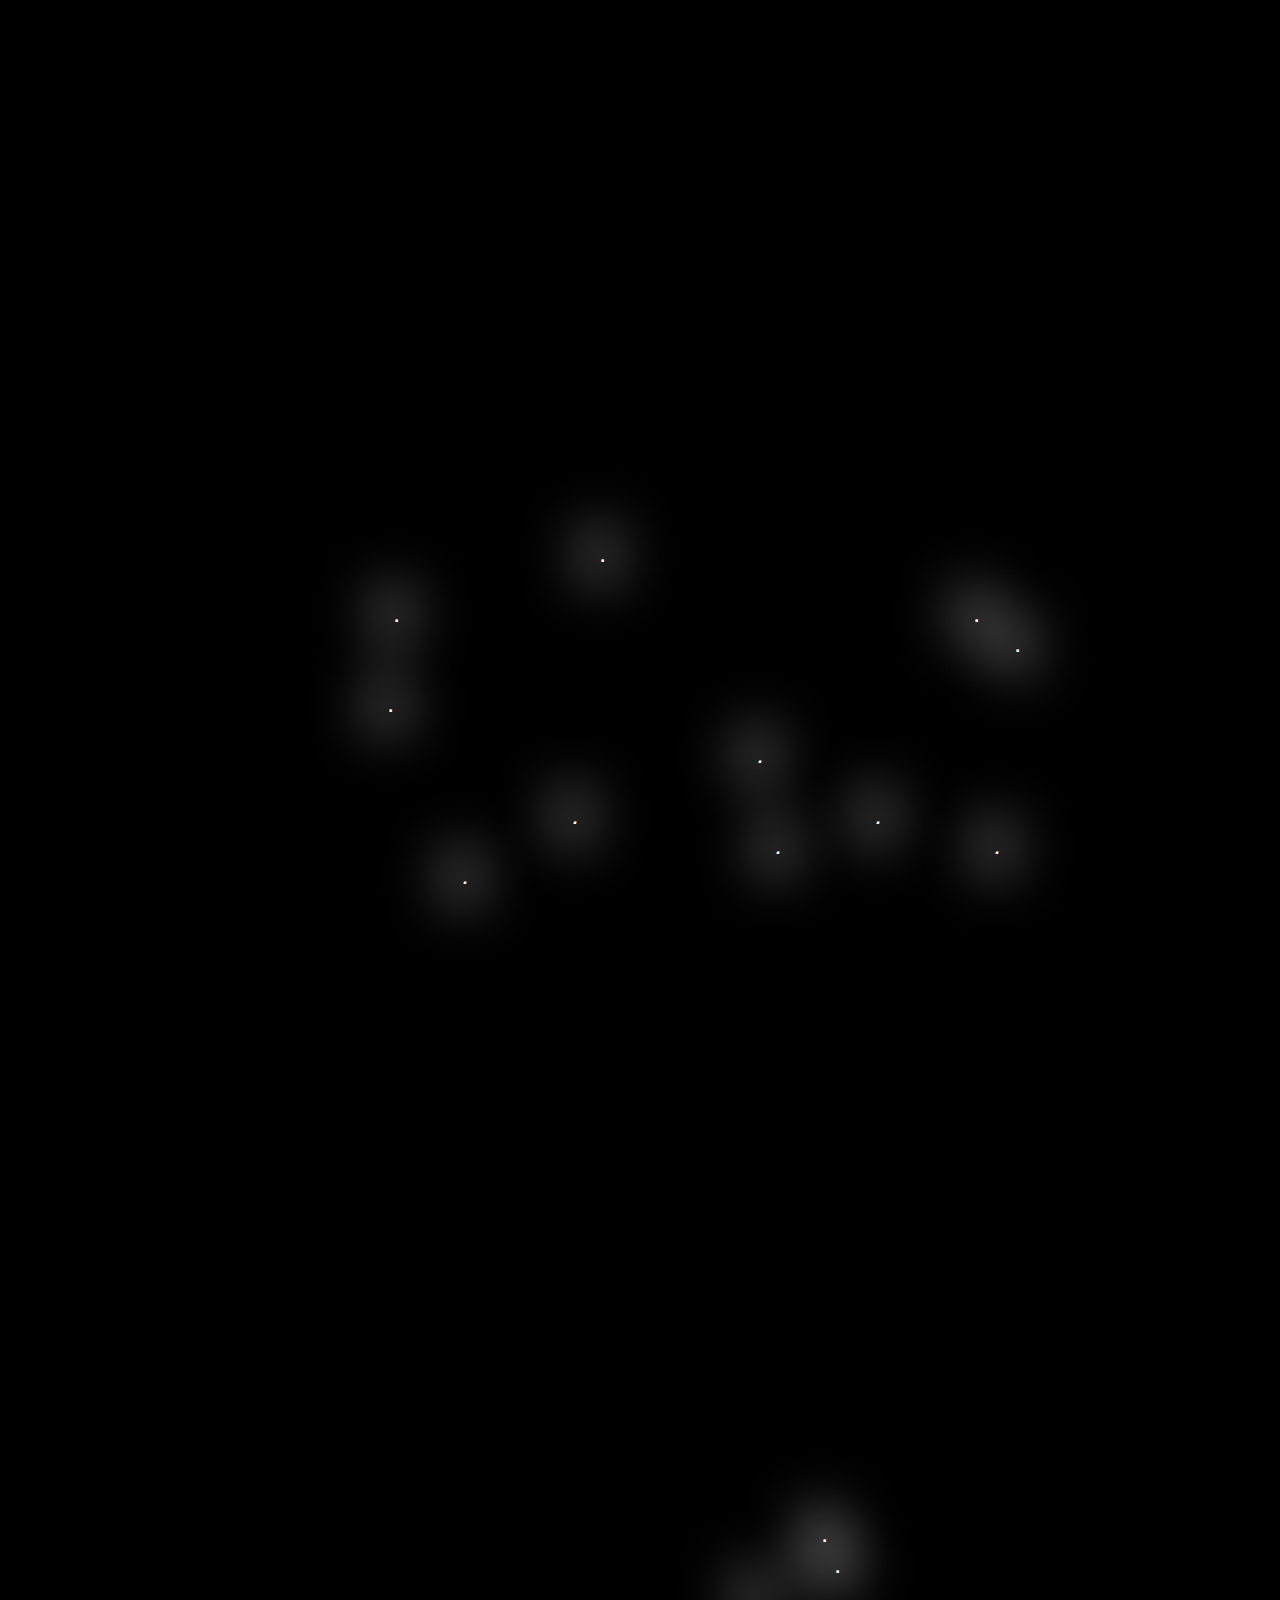
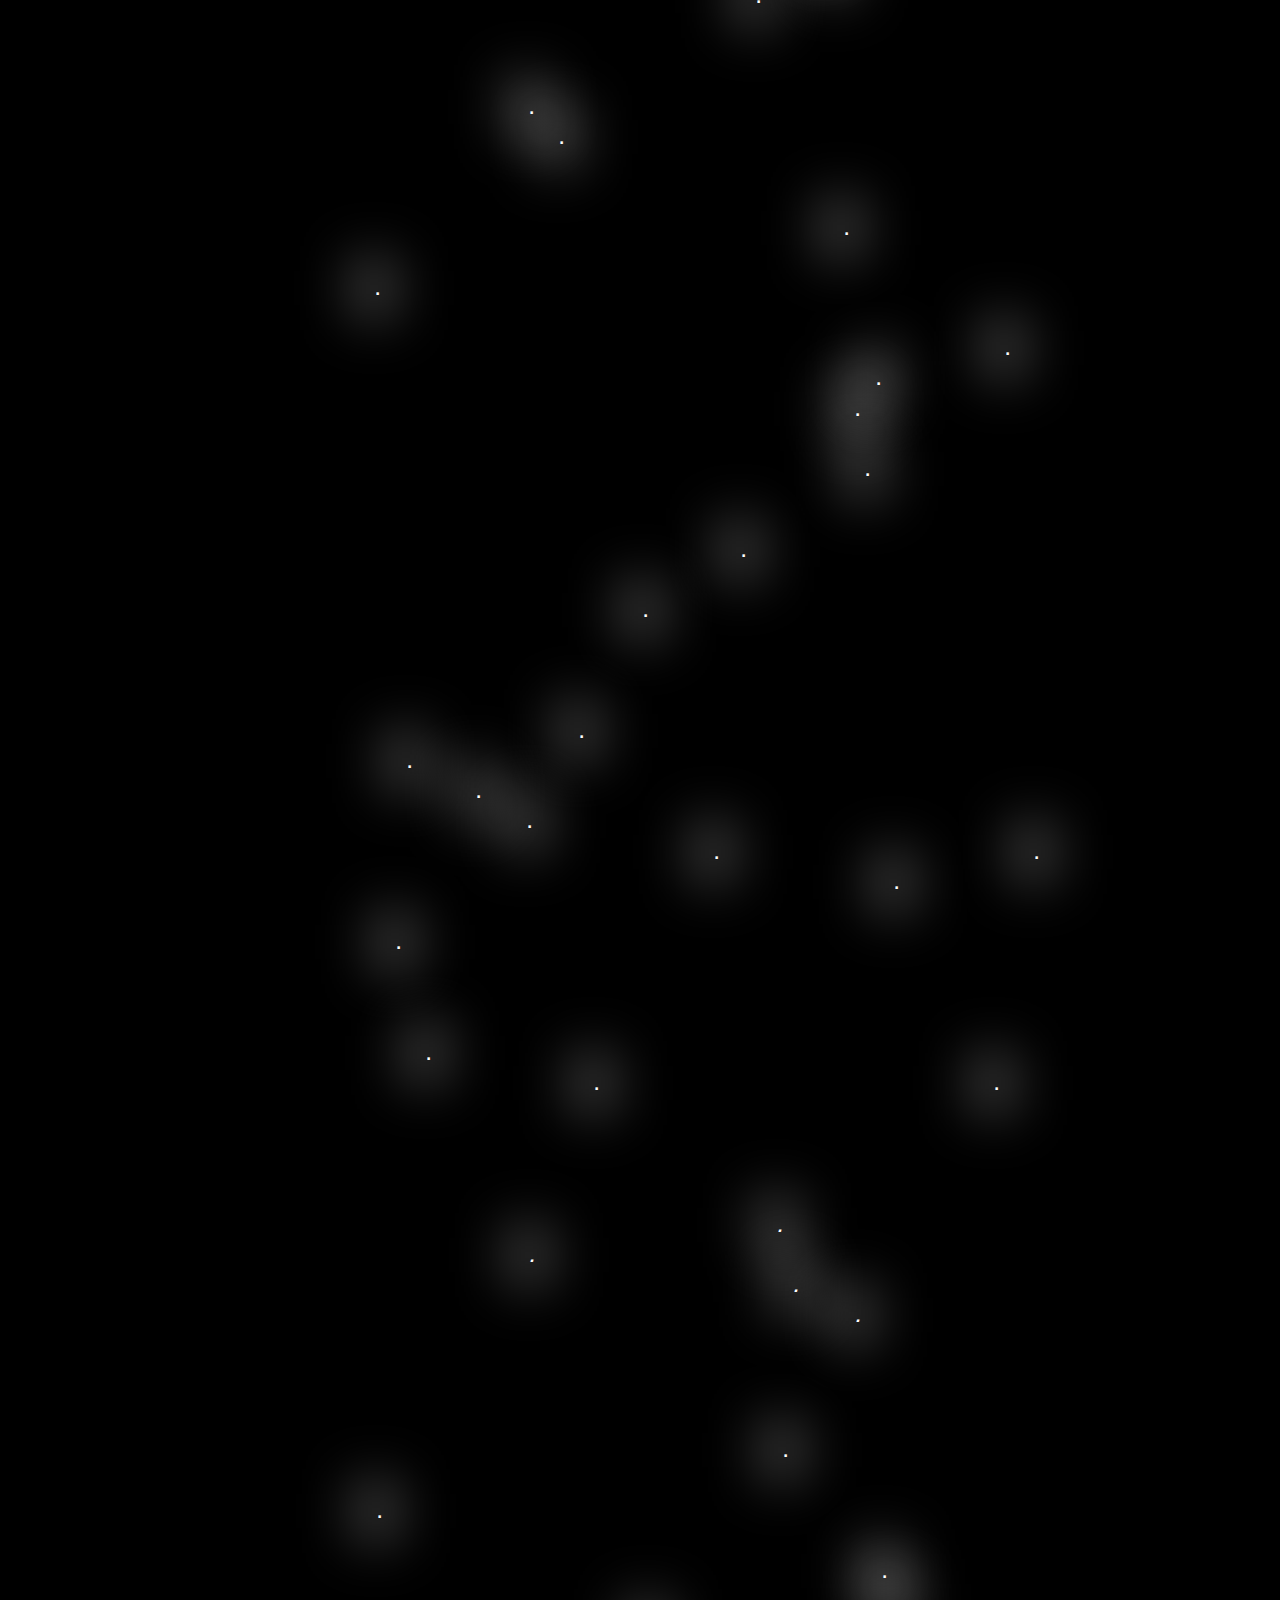
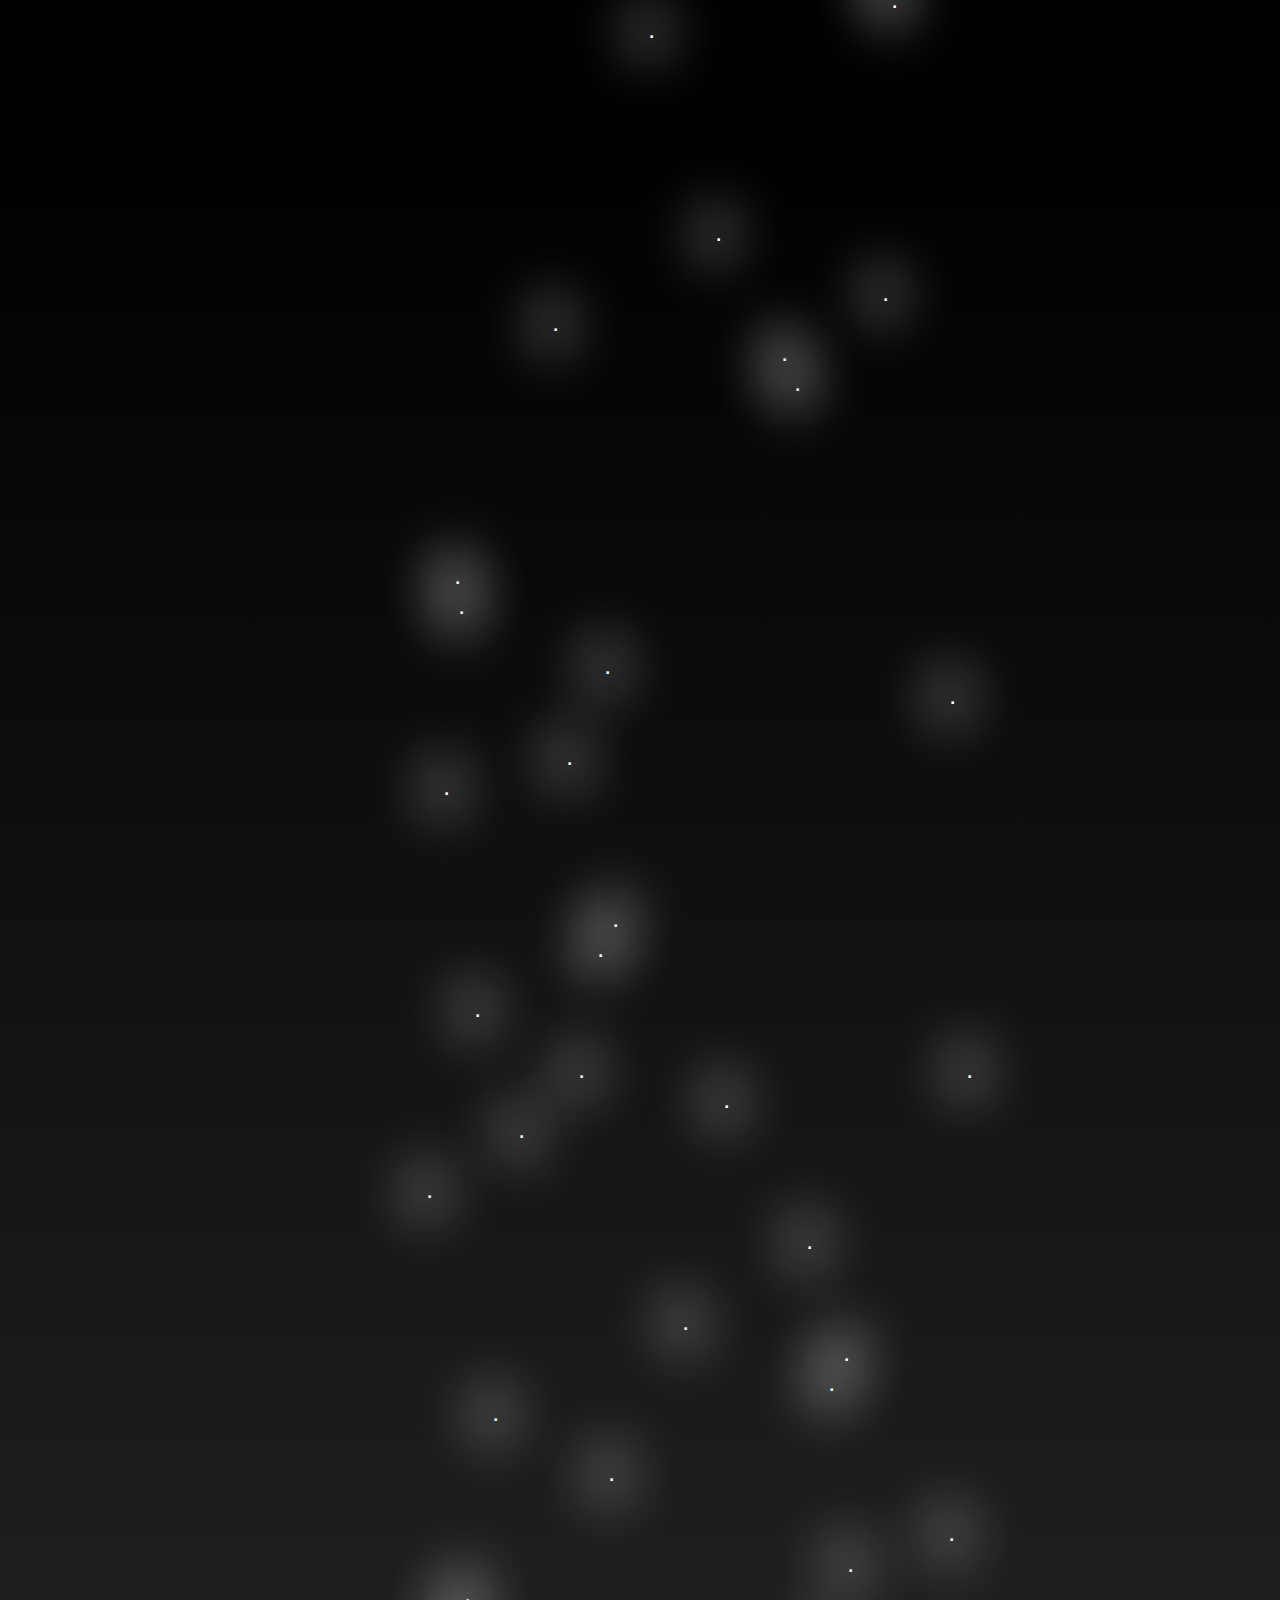
==== commit 2b834c9b: "references_fix" ====
--- a/index.html
+++ b/index.html
@@ -439,47 +439,119 @@
 
                   <div id="content-References" class="References">
                     <p style="font-size:1.5em; padding-top: 1em; margin: 0;">5<span class="dot References">.</span>References</p>
-                    <p style="font-size: 0.56em; line-height: 1.3em; width: 100%; word-wrap: break-word;" >
-                      1<span class="dot References">.</span> Touched with fire : manic-depressive illness and the artistic temperament(Book by Kay Redfield Jamison)
-  2. To remove the stigma of mental illness, we need to accept how complex—and sometimes beautiful—it is
-  https://qz.com/959936/there-are-some-positives-to-mental-illness-to-remove-the-stigma-we-need-to-accept-how-complex-and-sometimes-beautiful-it-is/
-  3. Van Lieburg, MJ (1988). Famous Depressives: Ten Historical Sketches. Rotterdam: Erasmus Publishin. pp. 19–26.
-  https://www.worldcat.org/title/famous-depressives-ten-historical-sketches/oclc/473794059
-  4. Depression’s Upside by Jonah Lehrer Feb. 25, 2010
-  https://www.nytimes.com/2010/02/28/magazine/28depression-t.html
-  5. Biological Basis For Creativity Linked To Mental Illness
-  https://www.sciencedaily.com/releases/2003/10/031001061055.htm
-  6. The Nature of Melancholy: From Aristotle to Kristeva
-  Originally published: 2000
-  Editor: Jennifer Radden
-  7. Medicine and Philosophy in Classical Antiquity: Doctors and Philosophers on Nature, Soul, Health and Disease
-  Philip J. van der Eijk
-  Cambridge University Press, May 12, 2005
-  8. The Melancholic Mean: the Aristotelian Problema XXX.1
-  Heidi Northwood
-  https://www.bu.edu/wcp/Papers/Anci/AnciNort.htm
-  9. Melancholia and the Brain - exploring depression creatively, Thursday, 28 Feb 2019 10:06
-  https://www.rte.ie/culture/2019/0227/1033221-melancholia-and-the-brain-exploring-depression-creatively/
-  10. Melancholia (2011 film) / written and directed by Lars von Trier
-  11. 5 Melancholic Films Which Can Inspire You Into Creativity (Melancolia I)
-  https://vigouroffilmlines.com/2019/03/22/5-melancholic-films-which-can-inspire-you-into-creativity-melancolia-i/
-  12. Mourning and Melancholia by Sigmund Freud, 1918 (book)
-  References
-  13. The Gendering of Melancholia: Feminism, Psychoanalysis, and the Symbolics of Loss in Renaissance Literature by Juliana Schiesari, 1992 (book)
-  14. The Turin Horse (2011 film) directed by Béla Tarr
-  15. Sátántangó (1994 film) directed by Béla Tarr
-  16. Melancholia (2008 film) directed by Lav Diaz
-  17. 멜랑콜리아, 김동규, 2014, 문학동네 (book)
-  18. Hajnal Király, The Beautiful Face of Melancholia in Béla Tarr’s Films. In Eve-Marie Kallen (ed.): Tarr 60. Studies in Honour of a Distinguished Cineast. Underground Kiadó, 2015, 159–176.
-  19. Hajnal Király, Playing Dead. Pictorial Figurations of Melancholia in Contemporary Hungarian Cinema. In Matilda Mroz, Ewa Mazierska and Elzbieta Ostrowska (eds.): The Cinematic Bodies of Eastern Europe and Russia: Between Pain and Pleasure. Edinburgh University Press, 2016, 67–88.
-  20. The Psychology of Louise Bourgeois, at Cheim & Read, https://www.architecturaldigest.com/story/louise-bourgeois-cheim-read
-  21. Analysing Louise Bourgeois: art, therapy and Freud, https://www.theguardian.com/artanddesign/2012/apr/06/louise-bourgeois-freud
-  22. How Louise Bourgeois Used Drawing to Alleviate Anxiety, https://www.anothermag.com/art-photography/12375/louise-bourgeois-drawings-anxiety-hauser-wirth-online-exhibition
-  23. Louise Bourgeois - Biography and Legacy, https://www.theartstory.org/artist/bourgeois-louise/life-and-legacy/#biography_header
-  24. Tsu-Chung Su, Writing the Melancholic: The Dynamics of Melancholia in Julia Kristeva’s Black Sun, 2005.
-
-                    </p>
-                  </div>
+                    <!-- <p style="font-size: 0.56em; line-height: 1.3em; width: 100%; word-wrap: break-word;" > -->
+                    <ol>
+
+                      <li>
+                        Touched with fire : manic-depressive illness and the artistic temperament(Book by Kay Redfield Jamison)
+                      </li>
+
+                      <li>
+                        To remove the stigma of mental illness, we need to accept how complex—and sometimes beautiful—it is
+                        https://qz.com/959936/there-are-some-positives-to-mental-illness-to-remove-the-stigma-we-need-to-accept-how-complex-and-sometimes-beautiful-it-is/
+                      </li>
+
+                      <li>
+                         Van Lieburg, MJ (1988). Famous Depressives: Ten Historical Sketches. Rotterdam: Erasmus Publishin. pp. 19–26.
+                        https://www.worldcat.org/title/famous-depressives-ten-historical-sketches/oclc/473794059
+                      </li>
+
+                      <li>
+                         Depression’s Upside by Jonah Lehrer Feb. 25, 2010
+                        https://www.nytimes.com/2010/02/28/magazine/28depression-t.html
+                      </li>
+
+                      <li>
+                         Biological Basis For Creativity Linked To Mental Illness
+                        https://www.sciencedaily.com/releases/2003/10/031001061055.htm
+                      </li>
+
+                      <li>
+                         The Nature of Melancholy: From Aristotle to Kristeva
+                        Originally published: 2000,   Editor: Jennifer Radden
+                      </li>
+
+                      <li>
+                         Medicine and Philosophy in Classical Antiquity: Doctors and Philosophers on Nature, Soul, Health and Disease
+                        Philip J. van der Eijk
+                        Cambridge University Press, May 12, 2005
+                      </li>
+
+                      <li>
+                         The Melancholic Mean: the Aristotelian Problema XXX.1
+                        Heidi Northwood
+                        https://www.bu.edu/wcp/Papers/Anci/AnciNort.htm
+                      </li>
+
+                      <li>
+                         Melancholia and the Brain - exploring depression creatively, Thursday, 28 Feb 2019 10:06
+                        https://www.rte.ie/culture/2019/0227/1033221-melancholia-and-the-brain-exploring-depression-creatively/
+                      </li>
+
+                      <li>
+                         Melancholia (2011 film) / written and directed by Lars von Trier
+                      </li>
+
+                      <li>
+                         5 Melancholic Films Which Can Inspire You Into Creativity (Melancolia I)
+                        https://vigouroffilmlines.com/2019/03/22/5-melancholic-films-which-can-inspire-you-into-creativity-melancolia-i/
+                      </li>
+
+                      <li>
+                           Mourning and Melancholia by Sigmund Freud, 1918 (book)
+                      </li>
+
+                      <li>
+                           The Gendering of Melancholia: Feminism, Psychoanalysis, and the Symbolics of Loss in Renaissance Literature by Juliana Schiesari, 1992 (book)
+                      </li>
+
+                      <li>
+                         The Turin Horse (2011 film) directed by Béla Tarr
+                      </li>
+
+                      <li>
+                        15. Sátántangó (1994 film) directed by Béla Tarr
+                      </li>
+
+                      <li>
+                         Melancholia (2008 film) directed by Lav Diaz
+                      </li>
+
+                      <li>
+                       멜랑콜리아, 김동규, 2014, 문학동네 (book)
+                      </li>
+
+                      <li>
+                       Hajnal Király, The Beautiful Face of Melancholia in Béla Tarr’s Films. In Eve-Marie Kallen (ed.): Tarr 60. Studies in Honour of a Distinguished Cineast. Underground Kiadó, 2015, 159–176.
+                      </li>
+
+                      <li>
+                         Hajnal Király, Playing Dead. Pictorial Figurations of Melancholia in Contemporary Hungarian Cinema. In Matilda Mroz, Ewa Mazierska and Elzbieta Ostrowska (eds.): The Cinematic Bodies of Eastern Europe and Russia: Between Pain and Pleasure. Edinburgh University Press, 2016, 67–88.
+                      </li>
+
+                      <li>
+                         The Psychology of Louise Bourgeois, at Cheim & Read, https://www.architecturaldigest.com/story/louise-bourgeois-cheim-read
+                      </li>
+
+                      <li>
+                         Analysing Louise Bourgeois: art, therapy and Freud, https://www.theguardian.com/artanddesign/2012/apr/06/louise-bourgeois-freud
+                      </li>
+
+                      <li>
+                         How Louise Bourgeois Used Drawing to Alleviate Anxiety, https://www.anothermag.com/art-photography/12375/louise-bourgeois-drawings-anxiety-hauser-wirth-online-exhibition
+                      </li>
+
+                      <li>
+                       Louise Bourgeois - Biography and Legacy, https://www.theartstory.org/artist/bourgeois-louise/life-and-legacy/#biography_header
+                      </li>
+
+                      <li>
+                       Tsu-Chung Su, Writing the Melancholic: The Dynamics of Melancholia in Julia Kristeva’s Black Sun, 2005.
+                      </li>
+                    </ol>
+
+                    </div>
+
                   <br />
                                         <br />
                                           <br />
--- a/style.css
+++ b/style.css
@@ -287,7 +287,14 @@
                             font-size: 0.5em;
                             line-height: 2em;
                           }
+
+                          .answer {
+                            width: 90%;
+                            padding-left: 1em;
+                          }
+
                         }
+
 
 
 
@@ -345,8 +352,20 @@
 
             .References{
                 visibility: hidden;
-            }
-
+                list-style-type: decimal;
+            }
+
+ol{
+  margin-top: 0.8em;
+  padding-left: 3em;
+}
+
+ol li{
+    line-height: 1.3em;
+    word-break: break-word;
+    hyphens: auto;
+    margin-top: 0.3em;
+}
 
 .footnote {
   width: 90%;
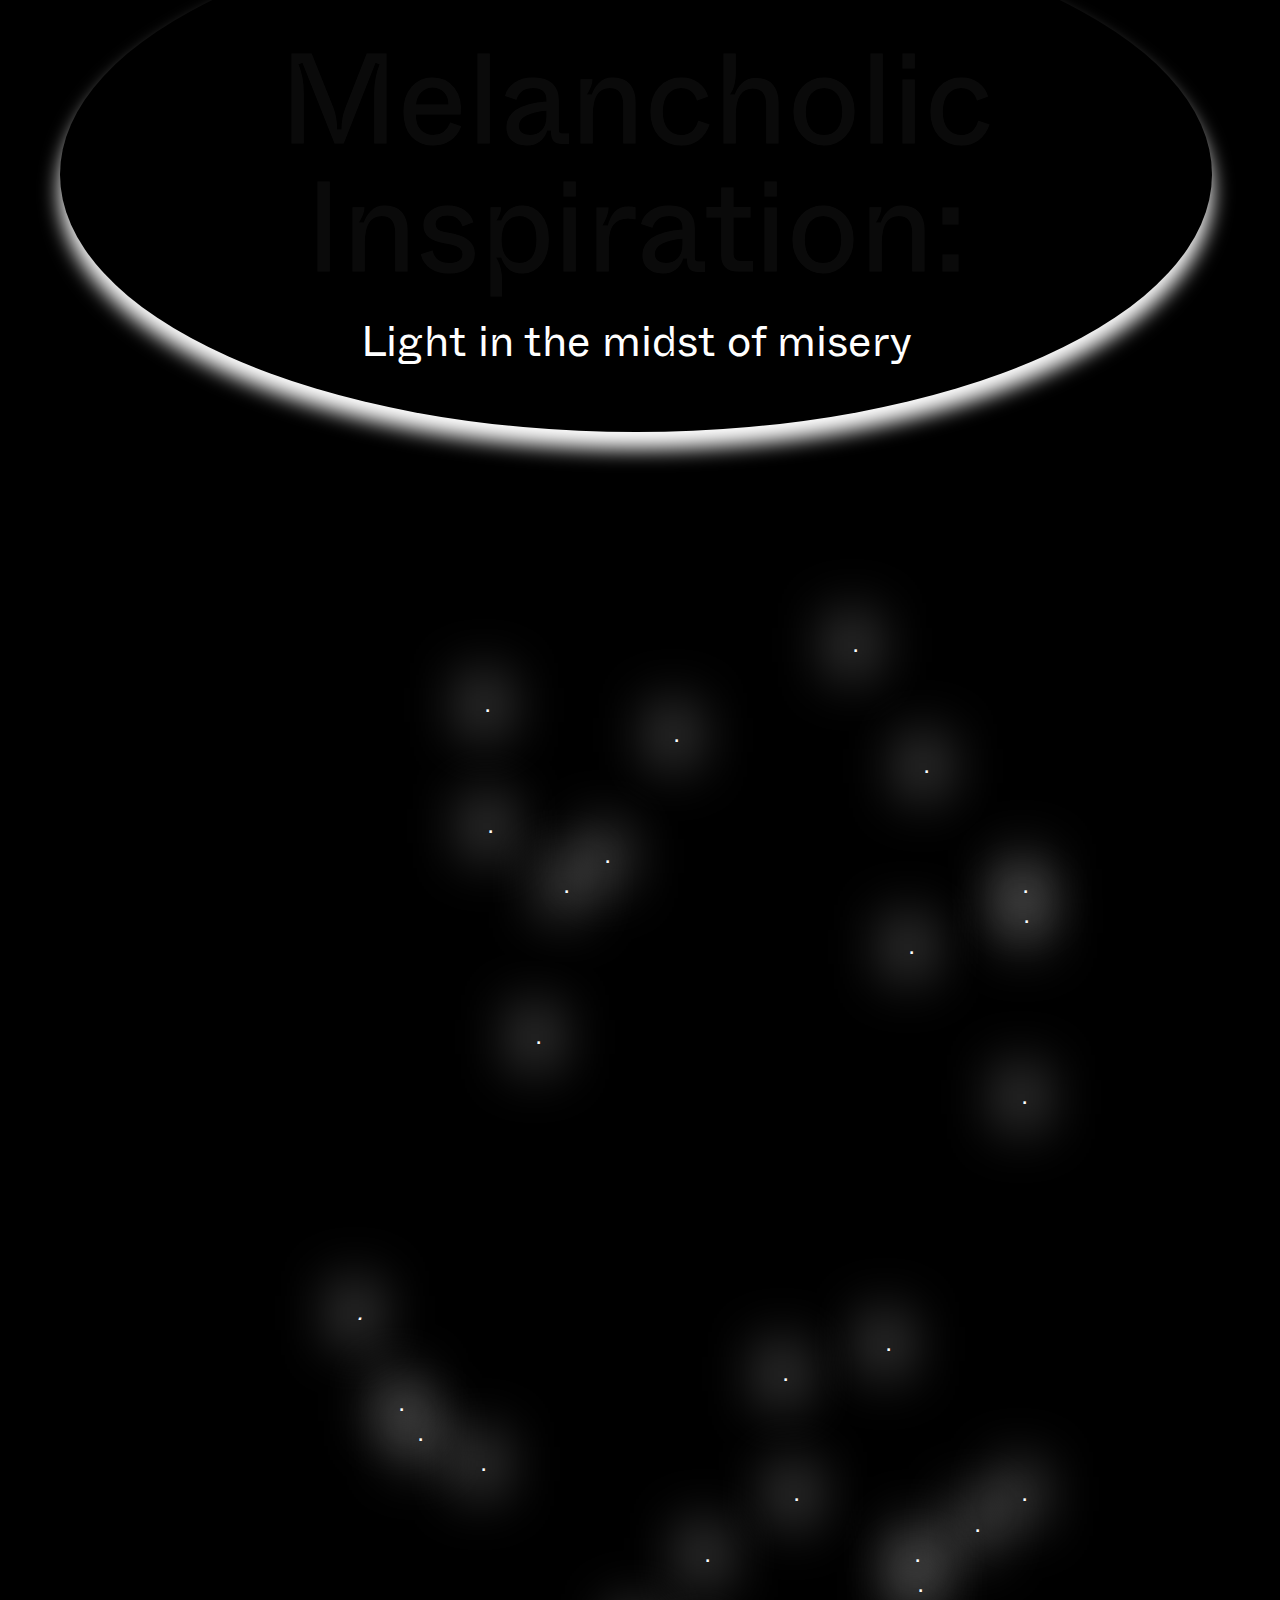
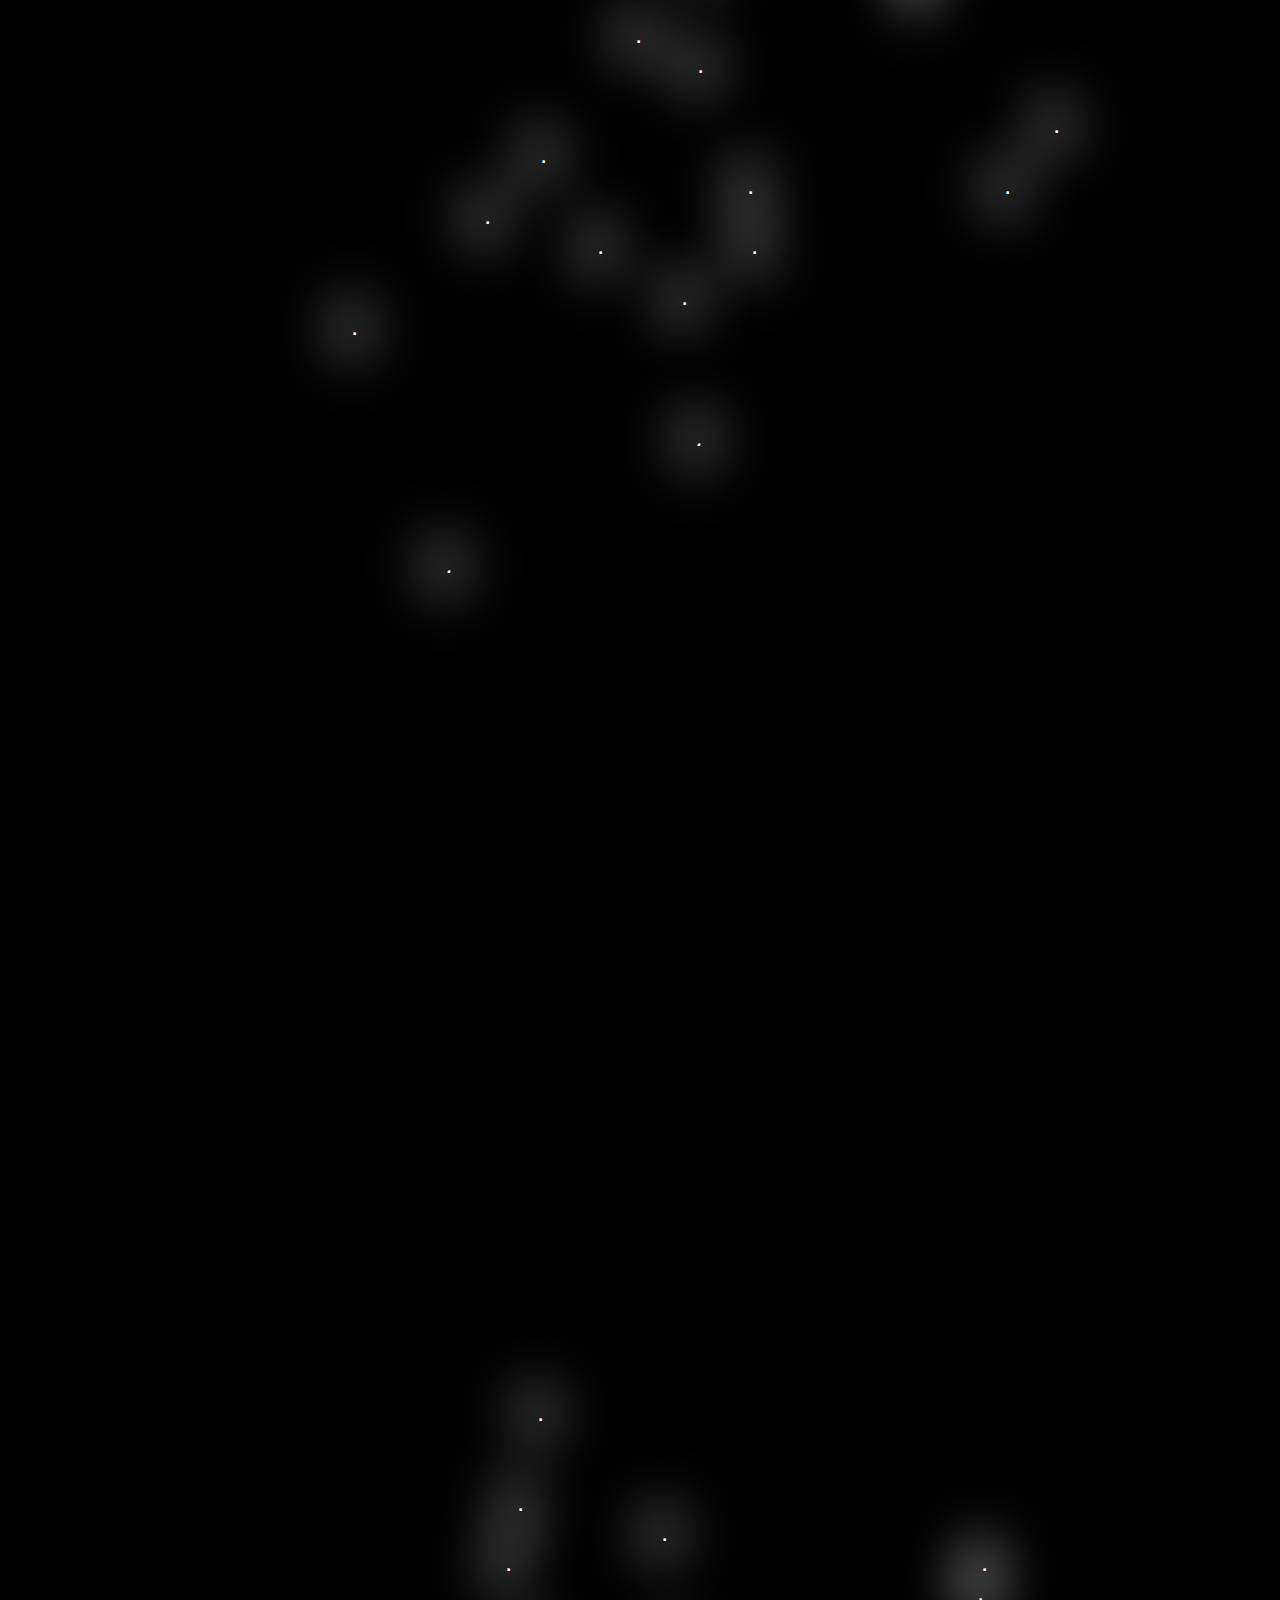
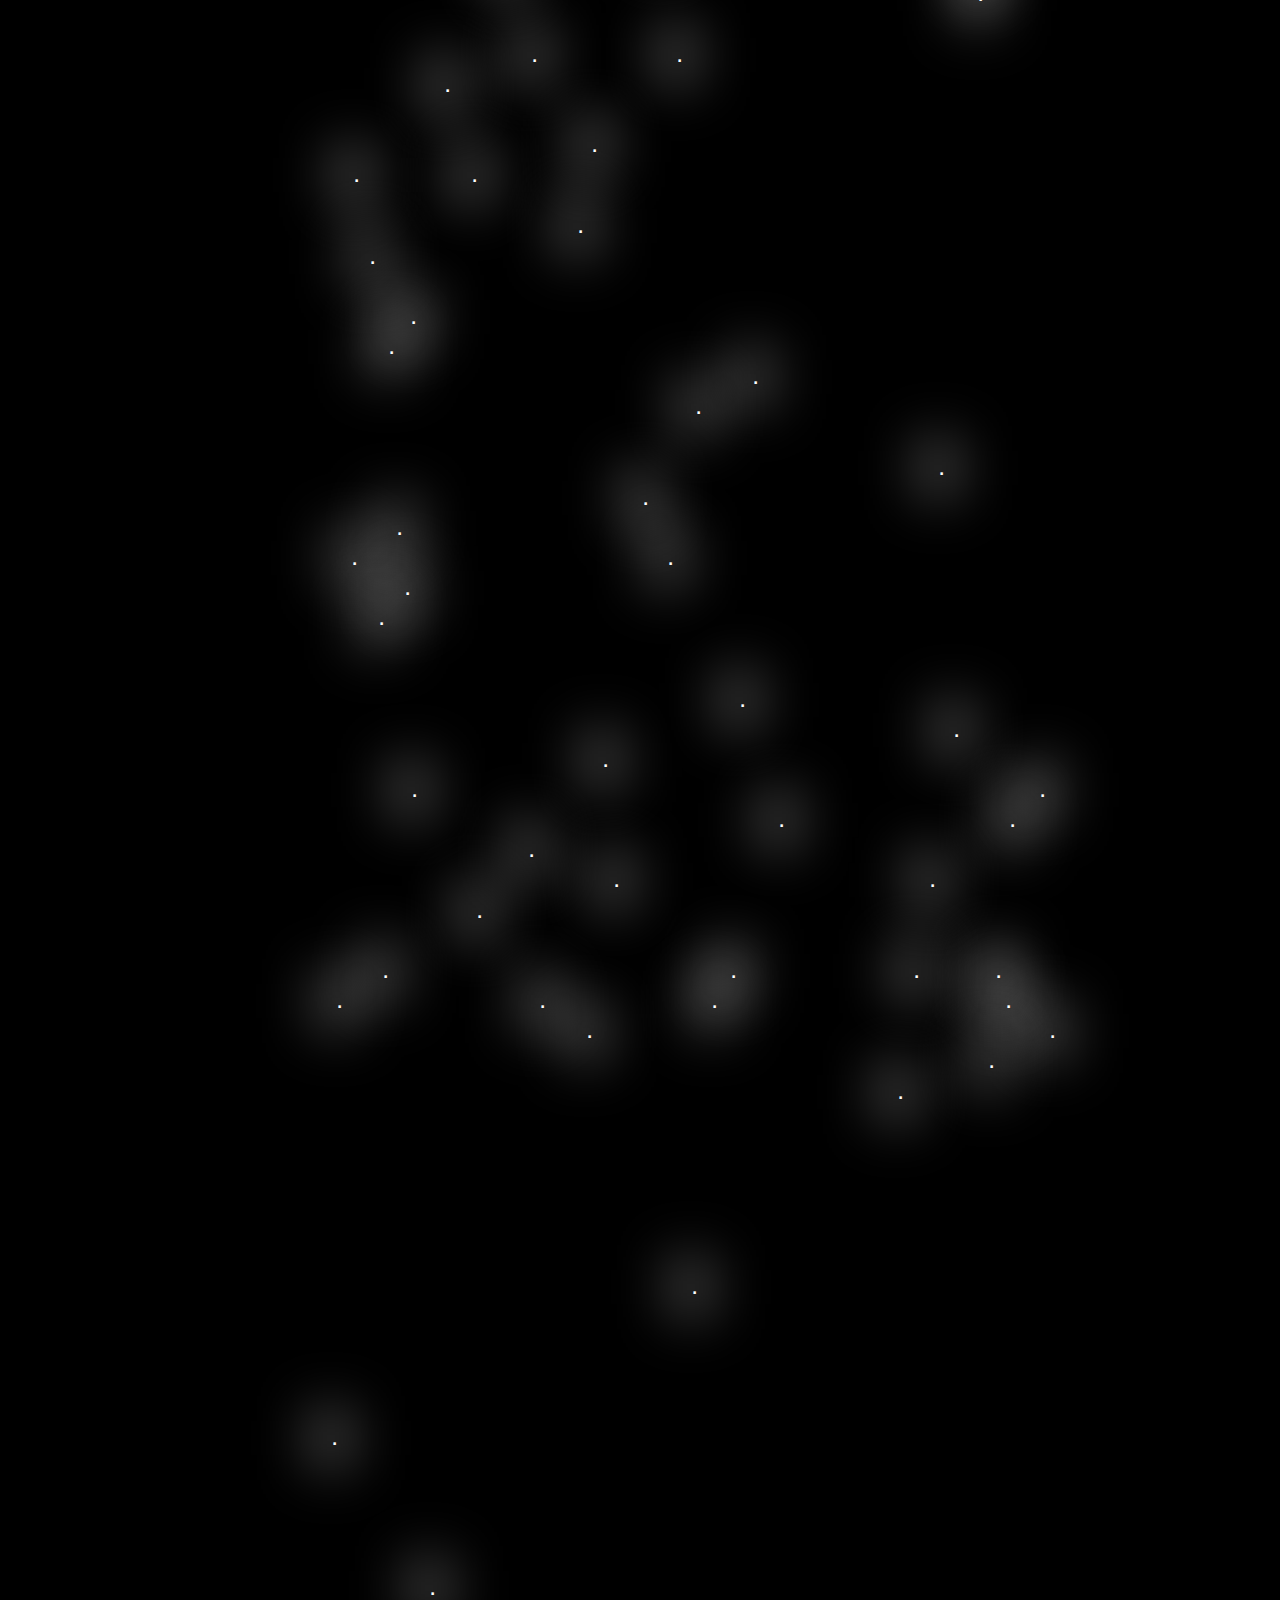
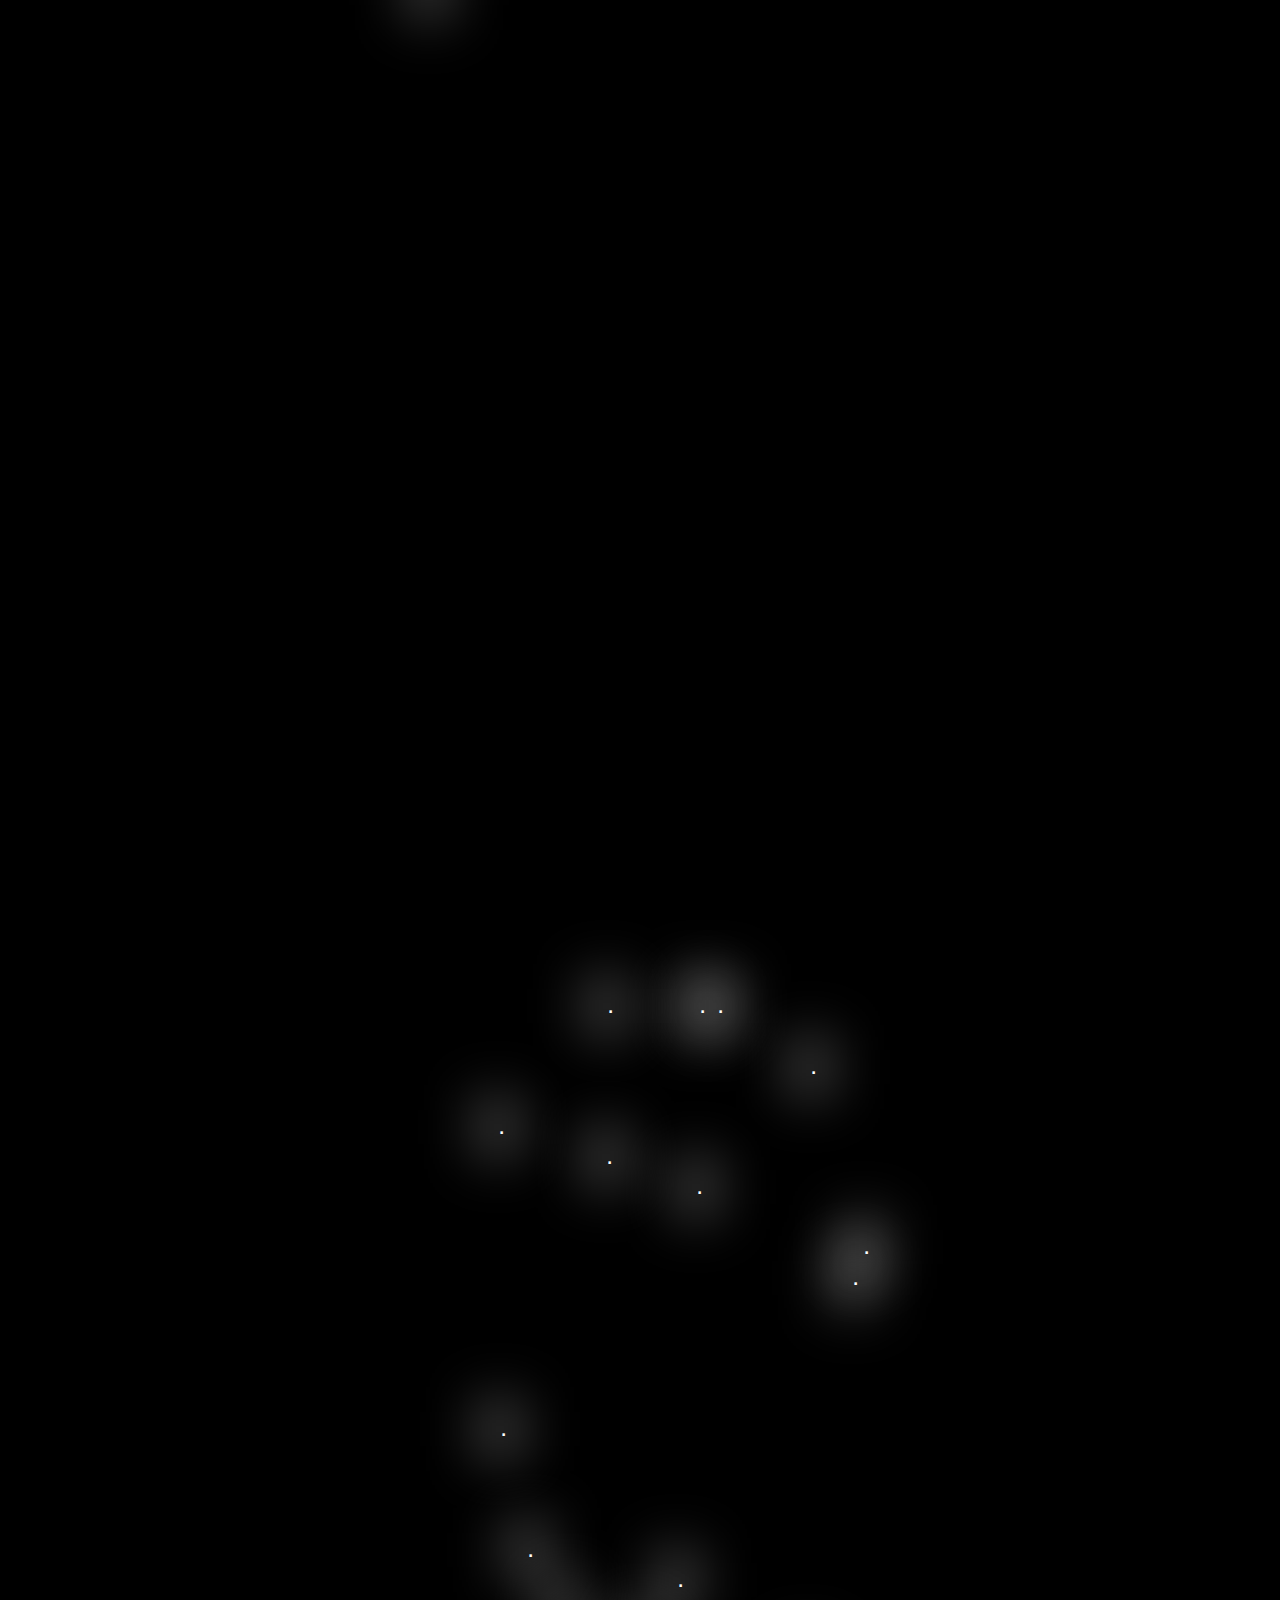
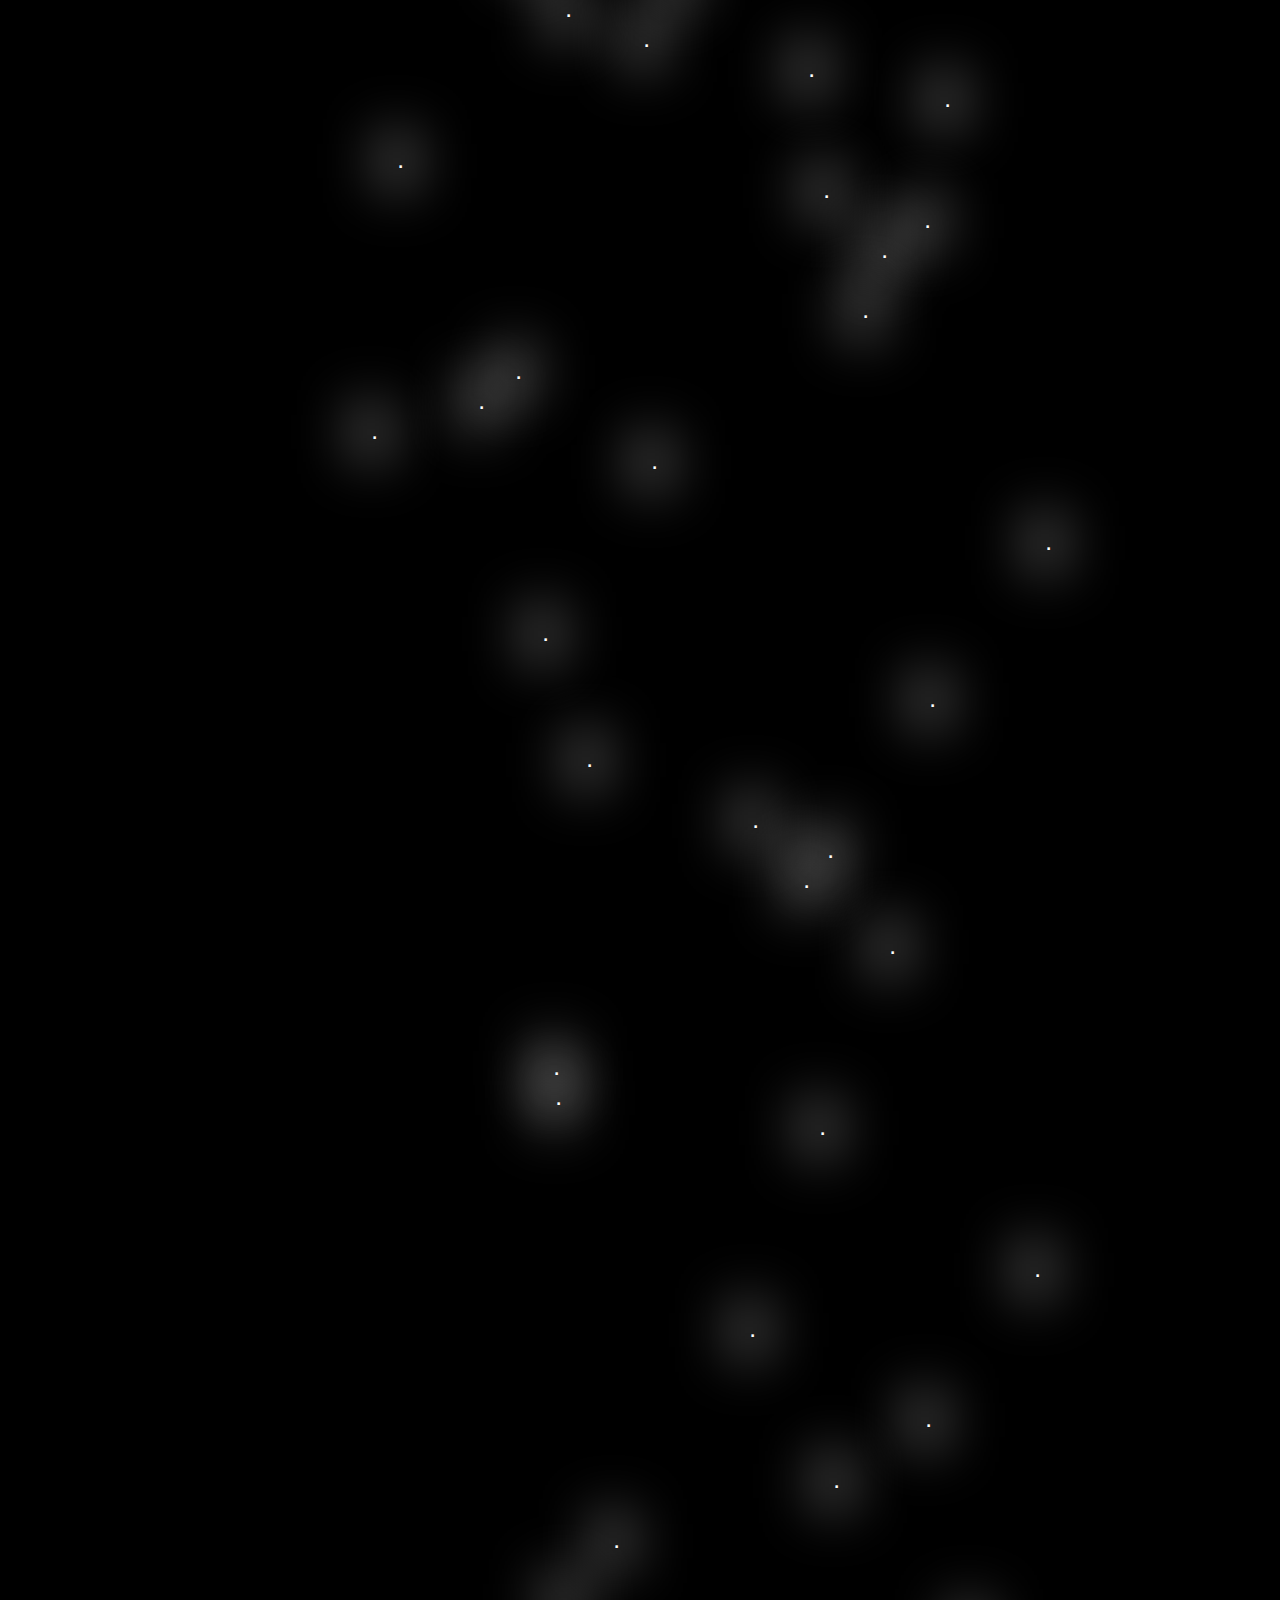
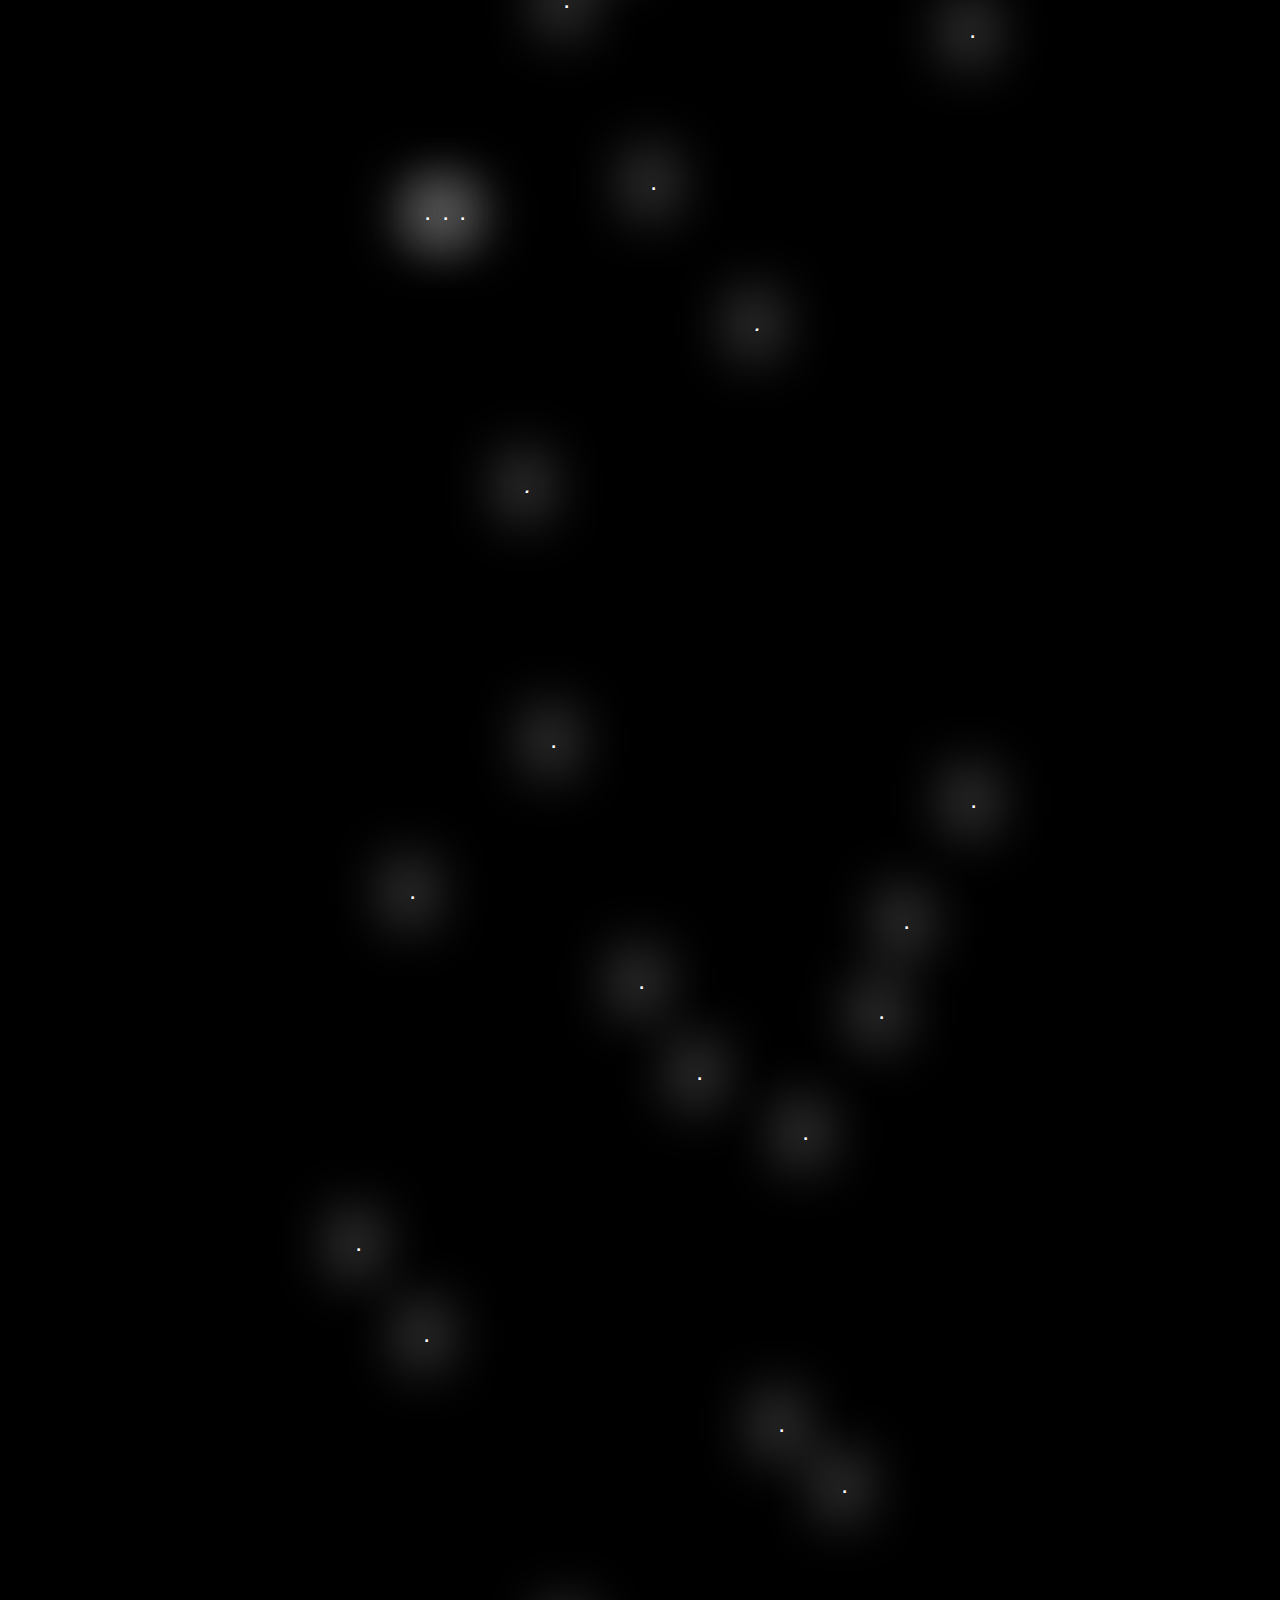
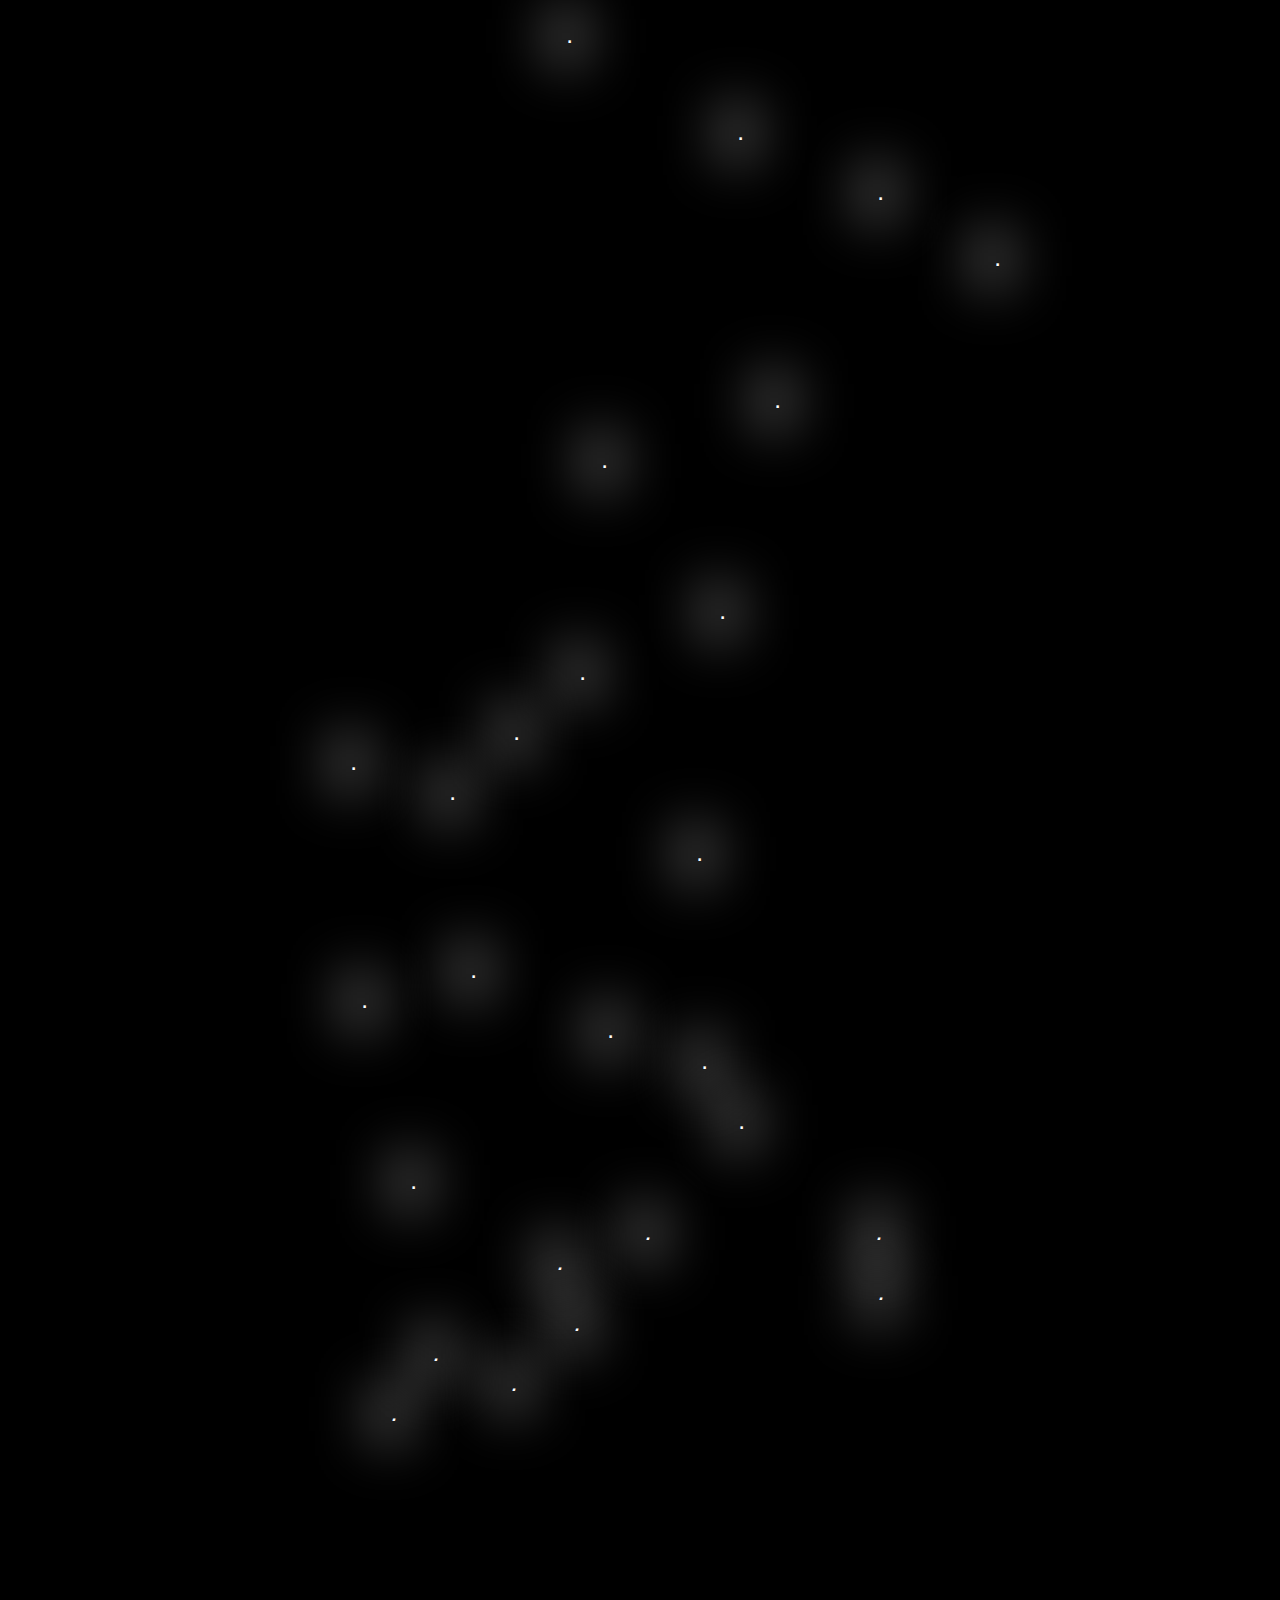
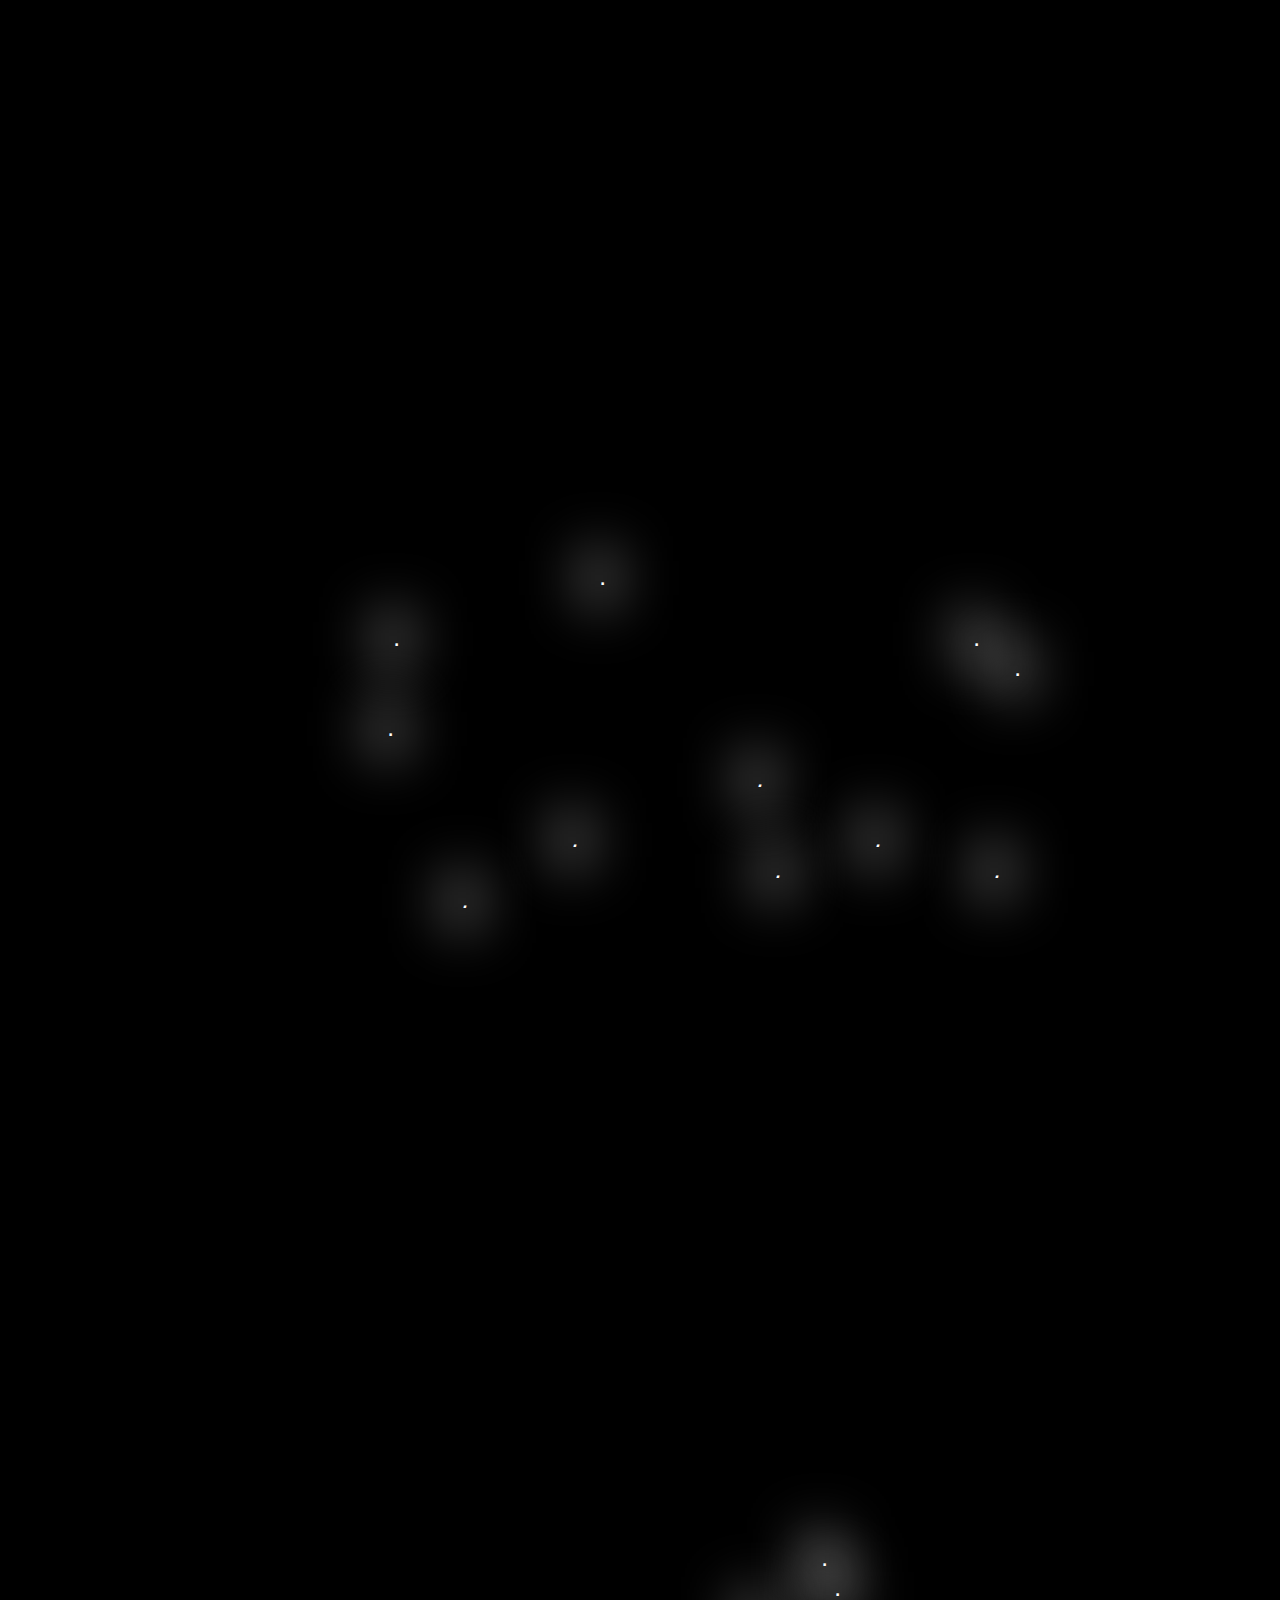
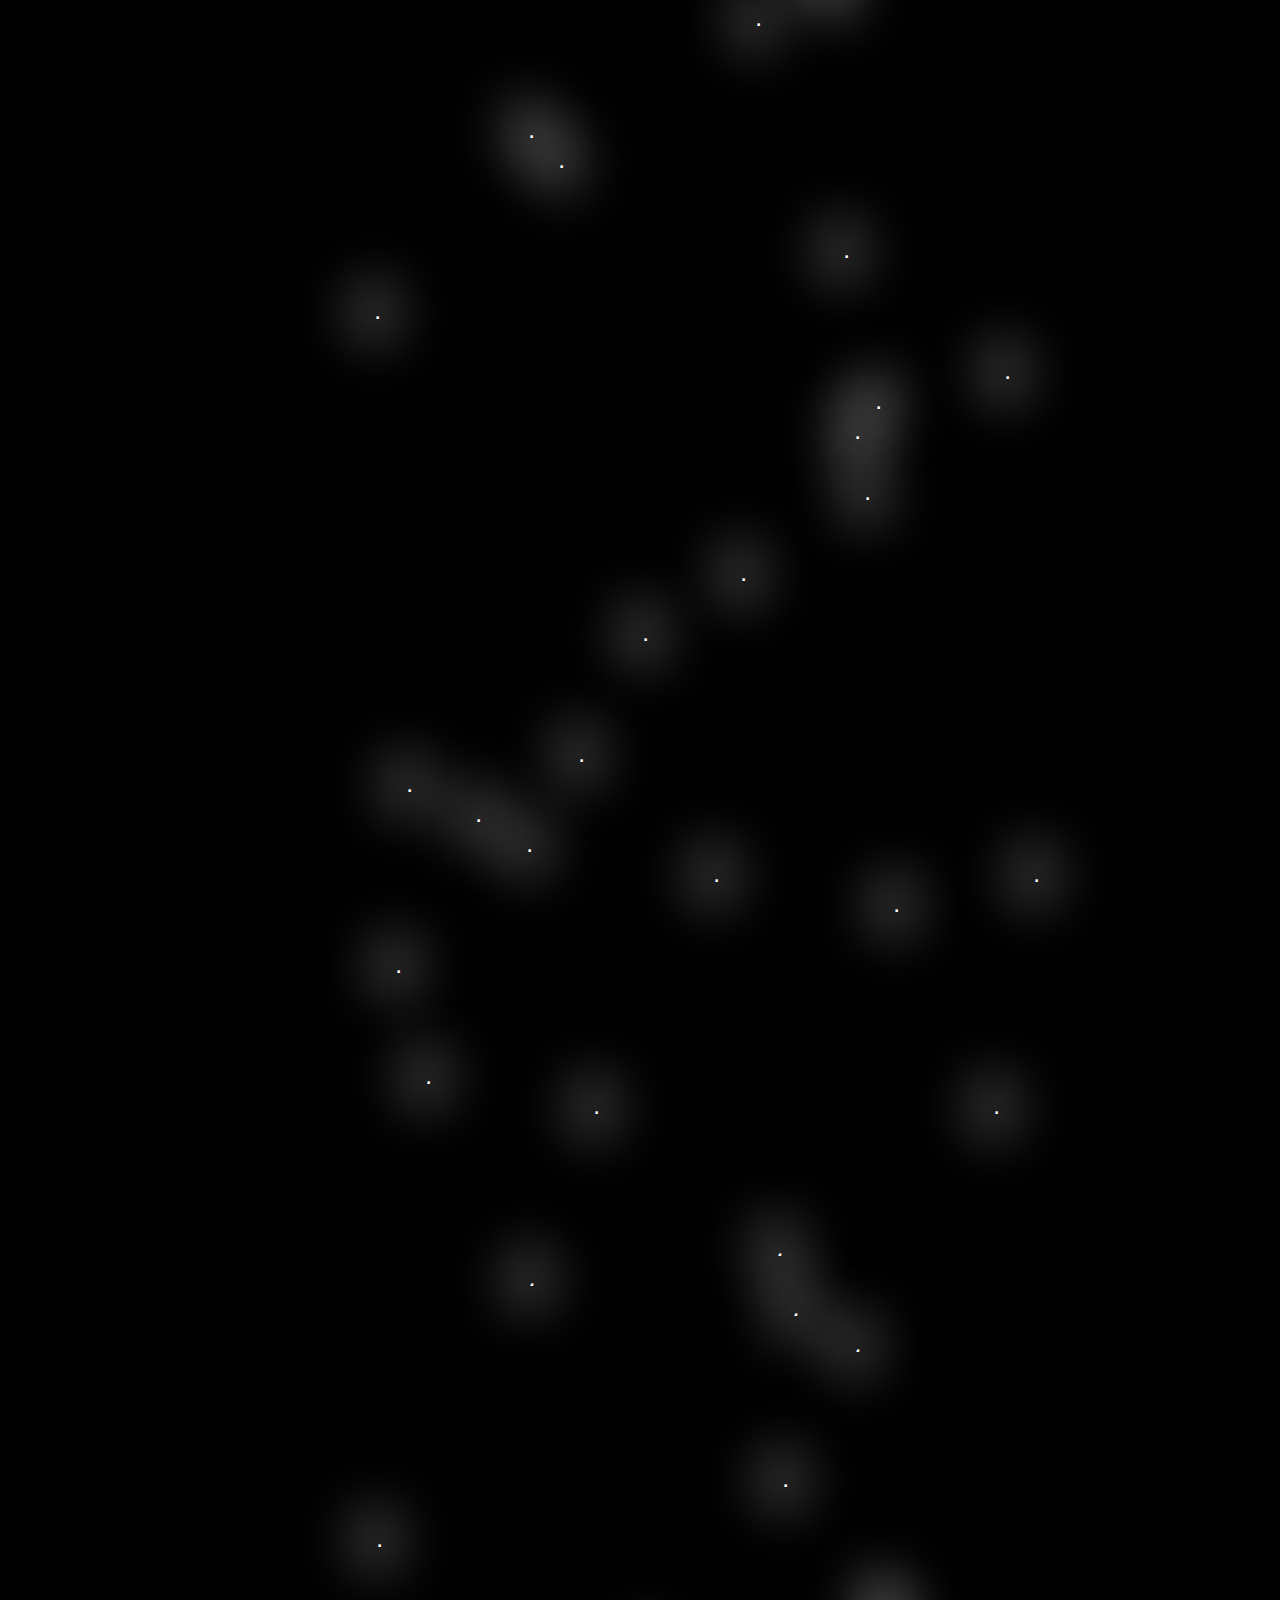
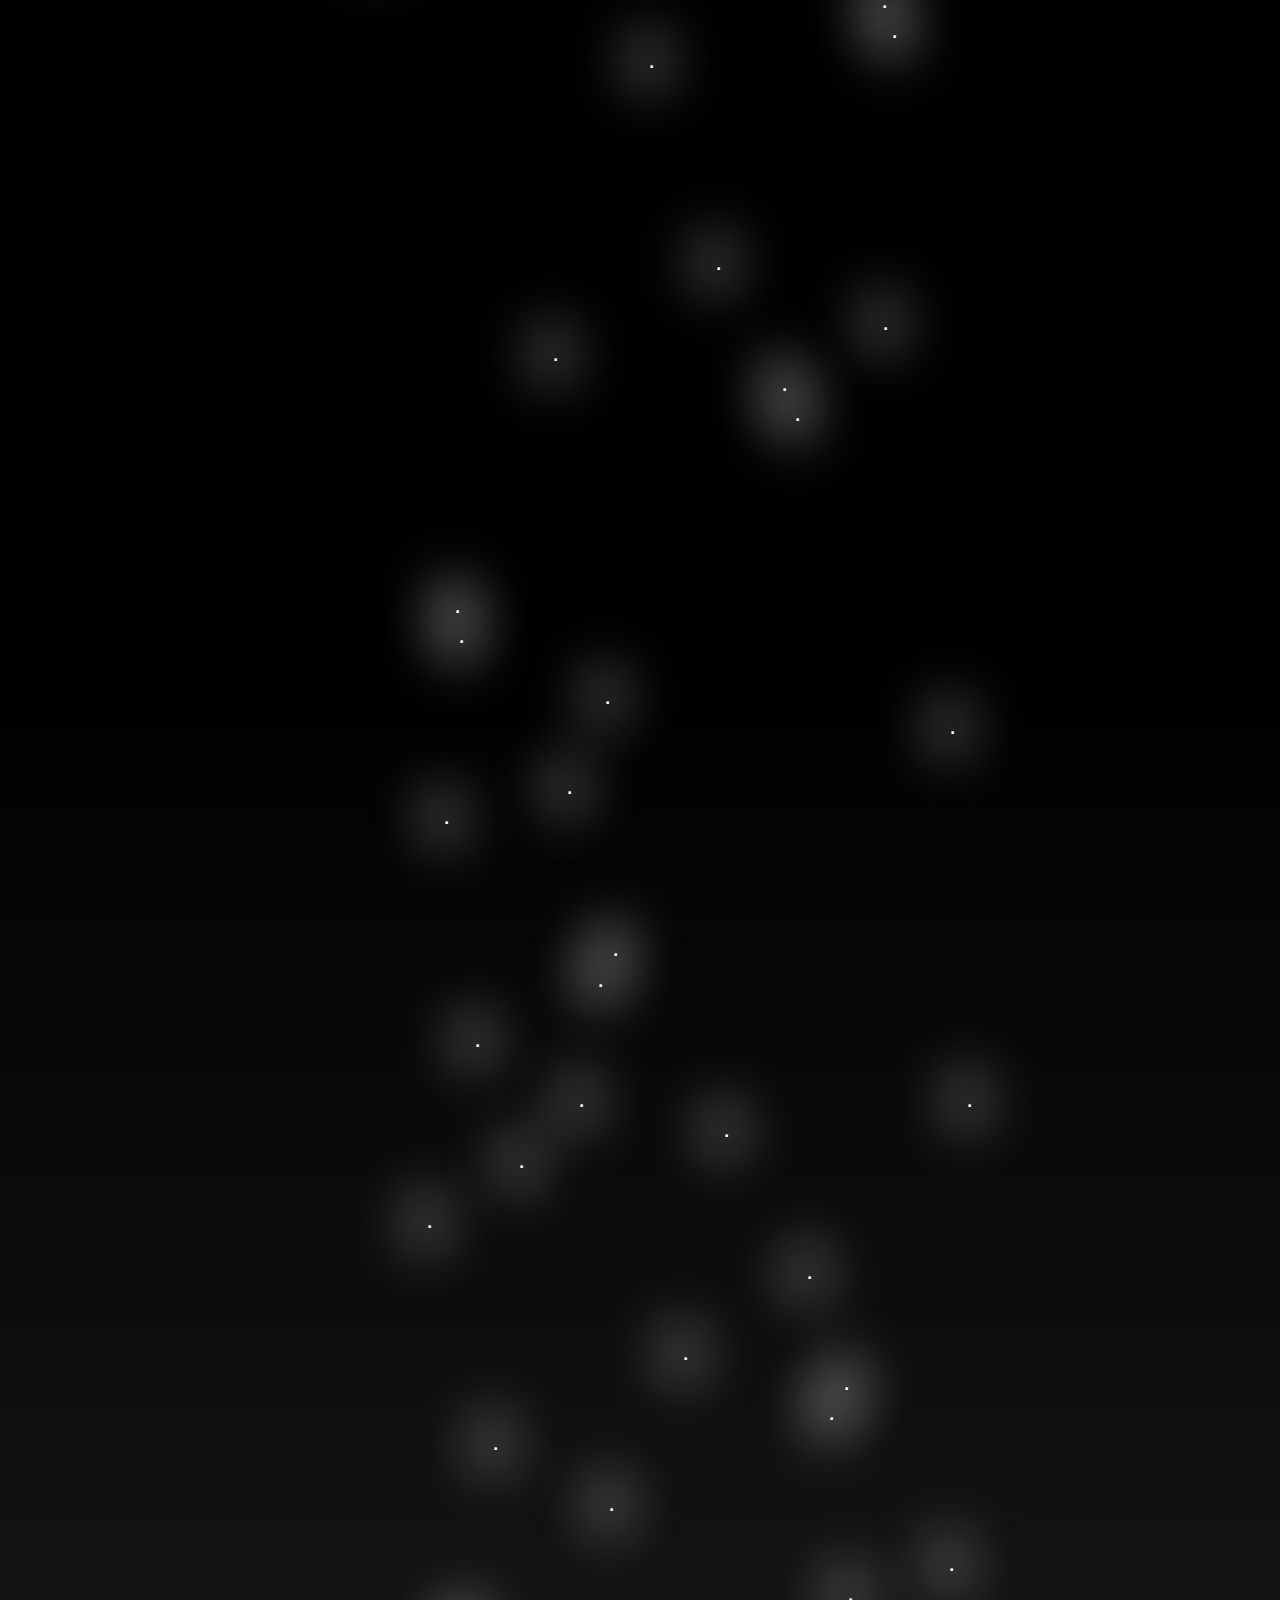
==== commit d0f1efa9: "footnote" ====
--- a/index.html
+++ b/index.html
@@ -102,10 +102,10 @@
                     to smile?
                   </p>
 
-                  <p>
+                  <p id="fn1">
                     On the television, I saw a german advert<span class="dot prologue">.</span> Here is how the guardian described the ad<span class="dot prologue">.</span>
                     <p style="padding-left: 1.5em; width: 90%;">
-                      <i>The commercial, produced by the German DIY-store chain Hornbach, shows white men working outside in a garden before removing their sweaty clothing and dumping it in a box<span class="dot prologue">.</span> The ad then cuts to a grey, industrial city that resembles Tokyo where an Asian woman buys a bag of dirty clothes – previously worn by the men – opens it and moans with pleasure, as the commercial ends with a slogan saying: “&#8202;That’s how the spring smells<span class="dot prologue">.</span>”&#8196;</i> <a href="#fn1" onclick="footnote()" class="footnote_small" id="footnote">1</a>
+                      <i>The commercial, produced by the German DIY-store chain Hornbach, shows white men working outside in a garden before removing their sweaty clothing and dumping it in a box<span class="dot prologue">.</span> The ad then cuts to a grey, industrial city that resembles Tokyo where an Asian woman buys a bag of dirty clothes – previously worn by the men – opens it and moans with pleasure, as the commercial ends with a slogan saying: “&#8202;That’s how the spring smells<span class="dot prologue">.</span>”</i> <a href="#footnote" class="footnote_small">1</a>
 
                     </p>
                   </p>
@@ -159,8 +159,8 @@
                     Aristotle<span class="dot ch2">.</span> In one of his writings called Problems II, Book XXX (there has been a controversy over its authenticity of whether it is an Aristotlian or pseudo-Aristotlian), he addresses a question about melancholia asking why all men who have become outstanding in philosophy, statesmanship, poetry, or the arts are melancholic<span class="dot ch2">.</span> He was the first man to associate melancholia to philosophy, politics, poetry, and the arts<span class="dot ch2">.</span> Since then, it had been a major topic in philosophy and aesthetics<span class="dot ch2">.</span> Furthermore, Aristotle saw melancholia as a compound of two conflicting nature<span class="dot ch2">.</span> He understood that melancholic humor is a mixture of hot and cold, and it itself is very variable<span class="dot ch2">.</span> Black bile(melancholic humor) can be heated to high degree and turn cold as ice for a flash<span class="dot ch2">.</span> Thus, melancholics are inevitably in erratic and fluctuant state due to their disposition<span class="dot ch2">.</span> The heat inside one's body is the power that moves its mind and soul, and the hot air means some kind of erotic passion<span class="dot ch2">.</span> Erotic passion here is not limited to the realm of sex but can also be interpreted as love<span class="dot ch2">.</span> That passion stimulates senses and it operates imagination to its extreme<span class="dot ch2">.</span> The temperature of black bile has direct effects to one's mind, creating a certain character, and there is great variety in the temperaments of melancholics<span class="dot ch2">.</span> Some could be puzzled because they assumed that melancholics are always in depressive mood, but it is not true<span class="dot ch2">.</span> Also in modern psychiatry, they say there are various types of depression<span class="dot ch2">.</span> It varies in accordance of the duration of highs and lows in emotion<span class="dot ch2">.</span> Perhaps this can be linked to why melancholics do not share identical experience but different case by case<span class="dot ch2">.</span>
                   </p>
 
-                  <p>
-                    Sigmund Freud is an Austrian neurologist and the founder of psychoanalysis who analyzed melancholia pathologically through comparison with mourning<span class="dot ch2">.</span> Mourning and Melancholia is a work of Freud which has influenced numerous philosophers such as Jacques Lacan, Melanie Klein, Jacques Derrida, Slavoj Zizek, and so many others<span class="dot ch2">.</span> According to his writing, mourning is a "reaction to the loss of a loved person, or to the loss of some abstraction which has taken the place of one, such as one’s country, liberty, an ideal, and so on"<span class="dot ch2">.</span>2 In mourning, it is the world which has become poor and empty; whereas, in melancholia, it is the ego itself<span class="dot ch2">.</span> In melancholia, one cannot consciously percieve what they have lost, but in contrast, there is nothing about the loss that is unconscious when it comes to mourning<span class="dot ch2">.</span> Here I could relate to my own experience of not knowing why I was crying sometimes<span class="dot ch2">.</span> I was feeling depressive but I didn't know what was making me so<span class="dot ch2">.</span> This is why mourning is considered a healthy and natural process that a person goes through when grieving a loss, while melancholia is considered pathological3<span class="dot ch2">.</span> In addition, Freud believed that depression is highly affected by personal history, and he emphasized the role of grief resulting from the loss of an important relationship, triggering earlier memories of loss of, or rejection by, those first objects of love, the parents<span class="dot ch2">.</span> Perhaps this explains why I was kept on having flashbacks of my childhood<span class="dot ch2">.</span> Those include my mom's physical abuse, how my parents had reacted/dealt with my sexuality, and such<span class="dot ch2">.</span>
+                  <p id="fn2">
+                    Sigmund Freud is an Austrian neurologist and the founder of psychoanalysis who analyzed melancholia pathologically through comparison with mourning<span class="dot ch2">.</span> Mourning and Melancholia is a work of Freud which has influenced numerous philosophers such as Jacques Lacan, Melanie Klein, Jacques Derrida, Slavoj Zizek, and so many others<span class="dot ch2">.</span> According to his writing, mourning is a "reaction to the loss of a loved person, or to the loss of some abstraction which has taken the place of one, such as one’s country, liberty, an ideal, and so on"<span class="dot ch2">.</span><a href="#footnote" class="footnote_small" id="fn3">2</a> In mourning, it is the world which has become poor and empty; whereas, in melancholia, it is the ego itself<span class="dot ch2">.</span> In melancholia, one cannot consciously percieve what they have lost, but in contrast, there is nothing about the loss that is unconscious when it comes to mourning<span class="dot ch2">.</span> Here I could relate to my own experience of not knowing why I was crying sometimes<span class="dot ch2">.</span> I was feeling depressive but I didn't know what was making me so<span class="dot ch2">.</span> This is why mourning is considered a healthy and natural process that a person goes through when grieving a loss, while melancholia is considered pathological<a href="#footnote" class="footnote_small">3</a><span class="dot ch2">.</span> In addition, Freud believed that depression is highly affected by personal history, and he emphasized the role of grief resulting from the loss of an important relationship, triggering earlier memories of loss of, or rejection by, those first objects of love, the parents<span class="dot ch2">.</span> Perhaps this explains why I was kept on having flashbacks of my childhood<span class="dot ch2">.</span> Those include my mom's physical abuse, how my parents had reacted/dealt with my sexuality, and such<span class="dot ch2">.</span>
                   </p>
 
                   <p>
@@ -196,9 +196,9 @@
                     was somehow comforting<span class="dot ch2">.</span> Not that it says that I am special or anything but that I am not the only one who tried to make a link between melancholia and creativity<span class="dot ch2">.</span> Nevertheless, I have found the right person who has suggested a great insight on melancholia; Julia Kristeva, and the right person who has proved it; Louise Bourgeois<span class="dot ch2">.</span>
                   </p>
 
-                  <p>
+                  <p id="fn4">
                     Julia Kristeva, born in 1941, is a Bulgarian-French philosopher, psychoanalyst, feminist and she explains melancholia as a source of creation to poets and artists<span class="dot ch2">.</span> In her work Desire in Language (1980), Kristeva describes “the symbolic” as the realm in which a child becomes a “speaking subject,” and develops a sense of identity separate from the mother, distinguishing between self and other<span class="dot ch2">.</span> This process of separation is called abjection, and in order to enter “the symbolic” — the world of language, meaning, culture, and the social which can also be associated with the masculine, the law, and structure
-                    —, the child must reject and move away from the mother<span class="dot ch2">.</span> She argues that the perpetual desire for the lost mother, refusing to let go of that first maternal identification, can be a source of great artistic creativity<span class="dot ch2">.</span> In her other work Black Sun (1989), she points out that especially female children continue to simultaneously reject and identify with the mother figure, and that they are more prone to retain a close connection to what she called “the semiotic” — it is similar to the concept of Lacan’s pre-mirror stage, and she refers to this phenomenon as melancholia<span class="dot ch2">.</span> Furthermore, Kristeva associated aesthetic experience of the abject, such as art and literature, with poetic catharsis – an impure process that allows the artist or author to protect themselves from the abject only by immersing themselves within it<span class="dot ch2">.</span>2) In other words, Kristeva contends that aesthetic elaboration through a work of art can be considered as a therapeutic method to alleviate the pain of melancholia<span class="dot ch2">.</span> Thus, in her view, those creations of melancholic artists are the outcome of a therapeutic process to heal, and that is what Kristeva calls the melancholic “sublime<span class="dot ch2">.</span>” 5
+                    —, the child must reject and move away from the mother<span id="fn5" class="dot ch2">.</span> She argues that the perpetual desire for the lost mother, refusing to let go of that first maternal identification, can be a source of great artistic creativity<span class="dot ch2">.</span> In her other work Black Sun (1989), she points out that especially female children continue to simultaneously reject and identify with the mother figure, and that they are more prone to retain a close connection to what she called “the semiotic” — it is similar to the concept of Lacan’s pre-mirror stage, and she refers to this phenomenon as melancholia<span class="dot ch2">.</span> Furthermore, Kristeva associated aesthetic experience of the abject, such as art and literature, with poetic catharsis – an impure process that allows the artist or author to protect themselves from the abject only by immersing themselves within it<span class="dot ch2">.</span><a href="#footnote" class="footnote_small">4</a> In other words, Kristeva contends that aesthetic elaboration through a work of art can be considered as a therapeutic method to alleviate the pain of melancholia<span class="dot ch2">.</span> Thus, in her view, those creations of melancholic artists are the outcome of a therapeutic process to heal, and that is what Kristeva calls the melancholic “sublime<span class="dot ch2">.</span>” <a href="#footnote" class="footnote_small">5</a>
                   </p>
 
                   <p>
@@ -222,12 +222,12 @@
                   </p>
 
 
-                  <p style="padding-left: 1.5em; width: 90%;">
+                  <p  id="fn6" style="padding-left: 1.5em; width: 90%;">
                     <i>The Spider is an ode to my mother<span class="dot ch2">.</span> She was my best friend<span class="dot ch2">.</span> Like a spider, my mother was a weaver<span class="dot ch2">.</span> My family was in the business of tapestry restoration, and my mother was in charge of the workshop<span class="dot ch2">.</span> Like spiders, my mother was very clever<span class="dot ch2">.</span> Spiders are friendly presences that eat mosquitoes<span class="dot ch2">.</span> We know that mosquitoes spread diseases and are therefore unwanted<span class="dot ch2">.</span> So, spiders are helpful and protective, just like my mother<span class="dot ch2">.</span>”</i>
                   </p>
 
                   <p style="padding-left: 0.5em; width: 90%; display:inline-block;">
-                  <h4 style="float: right; margin-top: -3em; padding-right: 3em;">— Louise Bourgeois 4)</h4>
+                  <h4 style="float: right; margin-top: -3em; padding-right: 3em;">— Louise Bourgeois <a href="#footnote2" class="footnote_small">6</a></h4>
                   </p>
 
 
@@ -273,12 +273,12 @@
                   come out<span class="dot ch2">.</span> Sometimes I questioned myself if the problem was me, having to experience all those incidents<span class="dot ch2">.</span> Here comes creativity to rescue<span class="dot ch2">.</span> Changing the object to blame from myself to the perpetrators<span class="dot ch2">.</span> Then I gain strengths to fight and it can be further turned into aesthetic elaboration to heal finally<span class="dot ch2">.</span>
                   </p>
 
-                  <p>
+                  <p id="fn7">
                     To sum up, the whole journey of writing this thesis has given me opportunities to understand myself more in various angles and new insight to deal with my mental illness<span class="dot ch2">.</span> I was able to confront what I am going through and discover a way to overcome this darkness<span class="dot ch2">.</span> What a complicated world of psychiatry<span class="dot ch2">.</span> As I was greatly inspired by Julia Kristeva's theory on melancholia and creativity, I want to end this chapter by quoting Kristeva's interview:
                   </p>
 
                   <p style="padding-left: 1.5em; width: 90%;">
-                    <i>As I say in my book, beauty is born in the land of melancholia; it is a source of harmony that goes beyond despair [...]<span class="dot ch2">.</span> Depression is at the threshold of creativity<span class="dot ch2">.</span> When depression becomes creative, however, it has given a name and has thus been overcome [...]<span class="dot ch2">.</span> Depression remains a secret force, perhaps even a form of modern sacredness<span class="dot ch2">.</span>”</i>7
+                    <i>As I say in my book, beauty is born in the land of melancholia; it is a source of harmony that goes beyond despair [...]<span class="dot ch2">.</span> Depression is at the threshold of creativity<span class="dot ch2">.</span> When depression becomes creative, however, it has given a name and has thus been overcome [...]<span class="dot ch2">.</span> Depression remains a secret force, perhaps even a form of modern sacredness<span class="dot ch2">.</span>”</i><a href="#footnote2" class="footnote_small">7</a>
                   </p>
 
                   </div>
@@ -331,8 +331,8 @@
                       E: I see that you were influenced by your mother a lot<span class="dot ch3">.</span> How was the relationship like?
                     </p>
 
-                    <p class="answer">
-                      A: Our relationship was really bad<span class="dot ch3">.</span> Growing up, I knew I was abused emotionally but my mother didn't understand that<span class="dot ch3">.</span> Due to my memory of my childhood, I think I blamed my mother a lot<span class="dot ch3">.</span> The main emotion I felt was anger<span class="dot ch3">.</span> I don't know if you've watched the movie We Need to Talk about Kevin 8 but the relationship of Kevin and his mother in the movie was similar to mine<span class="dot ch3">.</span> Now I came to think that it was only that my mother was not familiar and inexperienced with expression, but between us, the way of expression was so wrong and twisted<span class="dot ch3">.</span> I think it all happened due to lack of love and understanding<span class="dot ch3">.</span> Now we are in good terms<span class="dot ch3">.</span> My mother and I took medicinal and psychiatric treatment<span class="dot ch3">.</span> You know when a person is depressed, everything gets distorted and it is not easy to see things relaxed<span class="dot ch3">.</span> But since we both became emotionally stable, it went easier to communicate and in a more mature manner we understood situations<span class="dot ch3">.</span> Therefore we didn't fight or argue anymore<span class="dot ch3">.</span>
+                    <p id="fn8" class="answer">
+                      A: Our relationship was really bad<span class="dot ch3">.</span> Growing up, I knew I was abused emotionally but my mother didn't understand that<span class="dot ch3">.</span> Due to my memory of my childhood, I think I blamed my mother a lot<span class="dot ch3">.</span> The main emotion I felt was anger<span class="dot ch3">.</span> I don't know if you've watched the movie We Need to Talk about Kevin <a href="#footnote2" class="footnote_small">8</a> but the relationship of Kevin and his mother in the movie was similar to mine<span class="dot ch3">.</span> Now I came to think that it was only that my mother was not familiar and inexperienced with expression, but between us, the way of expression was so wrong and twisted<span class="dot ch3">.</span> I think it all happened due to lack of love and understanding<span class="dot ch3">.</span> Now we are in good terms<span class="dot ch3">.</span> My mother and I took medicinal and psychiatric treatment<span class="dot ch3">.</span> You know when a person is depressed, everything gets distorted and it is not easy to see things relaxed<span class="dot ch3">.</span> But since we both became emotionally stable, it went easier to communicate and in a more mature manner we understood situations<span class="dot ch3">.</span> Therefore we didn't fight or argue anymore<span class="dot ch3">.</span>
                     </p>
 
                     <p>
@@ -431,8 +431,8 @@
                   <div id="content-Epilogue" class="Epilogue">
                     <span style="font-size:1.5em; padding-top: 1em;">4<span class="dot Epilogue">.</span>	Epilogue</span>
 
-                    <p>
-                          According to World Health Organization(WHO), depression is the fourth leading cause of disability in the world and by 2025, it will rank the second after obesity-and-diabetes-related disorders<span class="dot Epilogue">.</span> Moreover, Robert Sapolsky, an American neuroendocrinologist and professor at Stanford University, said in his lecture in 2009 that “depression is incredibly pervasive and thus important to talk about<span class="dot Epilogue">.</span>” 9 Until 2<span class="dot Epilogue">.</span>5 years ago, I had never imagined that I could experience any kind of depression in my life<span class="dot Epilogue">.</span> I had always been a positive girl who stands tall but living in different environment and situations away from my original life in Korea had changed me a lot in many ways<span class="dot Epilogue">.</span> School had changed me, the Netherlands had changed me, all those incidents I had to go through had changed me<span class="dot Epilogue">.</span> Taking myself as a reference, I am saying that depression or any kind of mental disorder is not something that only few people experience<span class="dot Epilogue">.</span> You can never be sure that your close friends or family, or even yourself could be an exception<span class="dot Epilogue">.</span> You never know what is ahead of you in your life<span class="dot Epilogue">.</span> As in Lars von Trier’s film Melancholia (2011), you could be Justine when you thought you were Claire when the end of the world comes<span class="dot Epilogue">.</span> Of course that is not happening (or is it?) and I am not trying to say that I hope you go through such struggles<span class="dot Epilogue">.</span> The three interviewees from chapter 3 are those who I had never thought they could experience depression but they told me they have seen some psychiatrists and been taking medicines<span class="dot Epilogue">.</span> I was again surprised to see people who did not seem to have any problems have their own struggles and that melancholia is not something so uncommon in our daily lives<span class="dot Epilogue">.</span> Therefore we should have a better understanding of melancholia and change our perception on it<span class="dot Epilogue">.</span> I hope people who are in the plain of light could help those who are in that of shadow<span class="dot Epilogue">.</span> At least by having an amicable perception and a better understanding of melancholia would help those who are undergoing the condition to come out of the darkness<span class="dot Epilogue">.</span> We all know light and shadow are inseperable<span class="dot Epilogue">.</span> Or if you are melancholic and feel like being alone, turn your creativity to a beacon to bring you out of the darkness<span class="dot Epilogue">.</span> Melancholic inspiration will be in your guidance<span class="dot Epilogue">.</span>
+                    <p id="fn9">
+                          According to World Health Organization(WHO), depression is the fourth leading cause of disability in the world and by 2025, it will rank the second after obesity-and-diabetes-related disorders<span class="dot Epilogue">.</span> Moreover, Robert Sapolsky, an American neuroendocrinologist and professor at Stanford University, said in his lecture in 2009 that “depression is incredibly pervasive and thus important to talk about<span class="dot Epilogue">.</span>”<a href="#footnote2" class="footnote_small">9</a> Until 2<span class="dot Epilogue">.</span>5 years ago, I had never imagined that I could experience any kind of depression in my life<span class="dot Epilogue">.</span> I had always been a positive girl who stands tall but living in different environment and situations away from my original life in Korea had changed me a lot in many ways<span class="dot Epilogue">.</span> School had changed me, the Netherlands had changed me, all those incidents I had to go through had changed me<span class="dot Epilogue">.</span> Taking myself as a reference, I am saying that depression or any kind of mental disorder is not something that only few people experience<span class="dot Epilogue">.</span> You can never be sure that your close friends or family, or even yourself could be an exception<span class="dot Epilogue">.</span> You never know what is ahead of you in your life<span class="dot Epilogue">.</span> As in Lars von Trier’s film Melancholia (2011), you could be Justine when you thought you were Claire when the end of the world comes<span class="dot Epilogue">.</span> Of course that is not happening (or is it?) and I am not trying to say that I hope you go through such struggles<span class="dot Epilogue">.</span> The three interviewees from chapter 3 are those who I had never thought they could experience depression but they told me they have seen some psychiatrists and been taking medicines<span class="dot Epilogue">.</span> I was again surprised to see people who did not seem to have any problems have their own struggles and that melancholia is not something so uncommon in our daily lives<span class="dot Epilogue">.</span> Therefore we should have a better understanding of melancholia and change our perception on it<span class="dot Epilogue">.</span> I hope people who are in the plain of light could help those who are in that of shadow<span class="dot Epilogue">.</span> At least by having an amicable perception and a better understanding of melancholia would help those who are undergoing the condition to come out of the darkness<span class="dot Epilogue">.</span> We all know light and shadow are inseperable<span class="dot Epilogue">.</span> Or if you are melancholic and feel like being alone, turn your creativity to a beacon to bring you out of the darkness<span class="dot Epilogue">.</span> Melancholic inspiration will be in your guidance<span class="dot Epilogue">.</span>
                     </p>
 
                   </div>
@@ -552,43 +552,60 @@
 
                     </div>
 
-                  <br />
-                                        <br />
-                                          <br />
-                                            <br />
-                                              <br />
-                                                <br />
-                                                  <br />
-                                                    <br />
-                                                      <br />
-                                                        <br />
-                                                          <br />
+
+                    <div id="footnote" class="footnote">
+
+                      <ol>
+
+                        <li>
+                          https://www.theguardian.com/world/2019/mar/28/german-diy-chain-hornbach-racist-advert-provokes-anger-south-korea <a href="#fn1" id="fn-1">↩</a>
+                        </li>
+
+                        <li>
+                          Freud, S. (1917). Mourning and Melancholia. The Standard Edition of the Complete Psychological Works of Sigmund Freud,
+                          Volume XIV (1914-1916): On the History of the Psycho-Analytic Movement, Papers on Metapsychology and Other Works, p. 237 <a href="#fn2" id="fn-2">↩</a>
+                        </li>
+
+                        <li>
+                          involving or relating to pathology (= the scientific study of disease), (Definition of pathological from the Cambridge Advanced Learner’s Dictionary & Thesaurus © Cambridge University Press)<a href="#fn3" id="fn-3">↩</a>
+                        </li>
+
+                        <li>
+                          Kristeva, “Powers of Horror” (1982), p. 15; Oliver, “Psychoanalysis, aesthetics, and politics in the work of Kristeva” (2009).<a href="#fn4" id="fn-4">↩</a>
+                        </li>
+
+                        <li>
+                          “Sublimation’s dynamics, by summoning up primary processes and idealization, weaves a hypersign around and with the depressive void. This is allegory, as lavishness of that which no longer is, but which regains for myself a higher meaning because I am able to remake nothingness, better than it was and within an unchanging harmony, here and now and forever, for the sake of someone else. Artifice, as sublime meaning for and on behalf of the underlying, implicit nonbeing, replaces the ephemeral. Beauty is consubstantial with it. Like feminine finery concealing stubborn depressions, beauty emerges as the admirable face of loss, transforming it in order to make it live […]. Sublimation alone withstands death. The beautiful object that can bewitch us into its world seems to us more worthy of adoption than any loved or hated cause for wound or sorrow. Depression recognizes this and agrees to live within and for that object, but such adoption of the sublime is no longer libidinal. It is already detached, dissociated, it has already integrated the traces of death, which is signified as lack of concern, absentmindedness, carelessness. Beauty is an artifice; it is imaginary.”<a href="#fn5" id="fn-5">↩</a>
+                        </li>
+
+                        <li id="footnote2">
+                          Tate acquires Louise Bourgeois’s giant spider, Maman, https://www.tate.org.uk/press/press-releases/tate-acquires-louise-bourgeoiss-giant-spider-maman<a href="#fn6" id="fn-6">↩</a>
+                        </li>
+
+                        <li>
+                          Julia Kristeva, Interviews, 1996, Ross Mitchell Guberman, p. 79.<a href="#fn7" id="fn-7">↩</a>
+                        </li>
+
+                        <li>
+                          We Need to Talk About Kevin (2001) is a psychological thriller film about the precarious relationship of Kevin and his mother. <a href="#fn8" id="fn-8">↩</a>
+                        </li>
+
+                        <li>
+                          Stanford’s Sapolsky On Depression in U.S. (Full Lecture), Stanford, 2009. 11. 10., https://youtu.be/NOAgplgTxfc<a href="#fn9" id="fn-9">↩</a>
+                        </li>
+
+                      </ol>
+
+                    </div>
+                    <br />
+                    <br />
+
+
+
+
             </div>
 
-            <div class="footnote">
-
-              <div class="1" id="footnote-1" style="text-align: center;">
-                <h5><a href="#fn1" style="vertical-align: super; font-size: smaller;">1</a>&#8200;https://www.theguardian.com/world/2019/mar/28/german-diy-chain-hornbach-racist-advert-provokes-anger-south-korea</h5>
-              </div>
-
-              2) Freud, S. (1917). Mourning and Melancholia. The Standard Edition of the Complete Psychological Works of Sigmund Freud,
-              Volume XIV (1914-1916): On the History of the Psycho-Analytic Movement, Papers on Metapsychology and Other Works, p. 237
-
-              3) involving or relating to pathology (= the scientific study of disease), (Definition of pathological from the Cambridge Advanced Learner’s Dictionary & Thesaurus © Cambridge University Press)
-
-              Kristeva, “Powers of Horror” (1982), p. 15; Oliver, “Psychoanalysis, aesthetics, and politics in the work of Kristeva” (2009).
-
-              5) “Sublimation’s dynamics, by summoning up primary processes and idealization, weaves a hypersign around and with the depressive void. This is allegory, as lavishness of that which no longer is, but which regains for myself a higher meaning because I am able to remake nothingness, better than it was and within an unchanging harmony, here and now and forever, for the sake of someone else. Artifice, as sublime meaning for and on behalf of the underlying, implicit nonbeing, replaces the ephemeral. Beauty is consubstantial with it. Like feminine finery concealing stubborn depressions, beauty emerges as the admirable face of loss, transforming it in order to make it live […]. Sublimation alone withstands death. The beautiful object that can bewitch us into its world seems to us more worthy of adoption than any loved or hated cause for wound or sorrow. Depression recognizes this and agrees to live within and for that object, but such adoption of the sublime is no longer libidinal. It is already detached, dissociated, it has already integrated the traces of death, which is signified as lack of concern, absentmindedness, carelessness. Beauty is an artifice; it is imaginary.”
-
-              6) Tate acquires Louise Bourgeois’s giant spider, Maman, https://www.tate.org.uk/press/press-releases/tate-acquires-louise-bourgeoiss-giant-spider-maman
-              <!-- <div class="2" id="footnote-2" style="text-align: center;">
-                <h5><a href="#fn2" style="vertical-align: super; font-size: smaller;">2</a>&#8200;Freud, S. (1917). Mourning and Melancholia. The Standard Edition of the Complete Psychological Works of Sigmund Freud, Volume XIV (1914-1916): On the History of the Psycho-Analytic Movement, Papers on Metapsychology and Other Works, p. 237
-                </h5>
-              </div> -->
-
-              7) Julia Kristeva, Interviews, 1996, Ross Mitchell Guberman, p. 79.
-
-            </div>
+
 
 
 
--- a/style.css
+++ b/style.css
@@ -57,10 +57,13 @@
 li a {
   text-decoration: none;
   color: white;
+  -webkit-text-stroke: 0.5px  black;
 }
 
 a:visited {
     color:white;
+    -webkit-text-stroke: 0.5px  black;
+
 }
 
 @keyframes flickerDot {
@@ -367,25 +370,6 @@
     margin-top: 0.3em;
 }
 
-.footnote {
-  width: 90%;
-  height: 30%;
-  padding: 0px 0;
-  position: fixed;
-  top: 85vh;
-  left: 4.5vw;
-  border-radius:  50%;
-  background-color: rgba(24, 24, 24);
-  color: white;
-  text-align: center;
-  line-height: 1.1em;
-  visibility:  hidden;
-}
-
-.footnote a{
-  text-decoration: underline;
-  color: white;
-}
 
 
 h3 {
@@ -401,15 +385,22 @@
 }
 
 
+.footnote {
+  color: black;
+  border-top: 1px solid black;
+  margin-top: 1em;
+}
+
+.footnote li{
+  /* text-decoration: none; */
+}
+
+
 .footnote_small{
   vertical-align: super;
   font-size: smaller;
-}
-
-#footnote{
+  display: inline-flex;
+  padding-left: 3pt;
   text-decoration: underline;
-}
-
-#footnote:hover {
-  cursor:pointer;
-}
+  cursor: pointer;
+}
